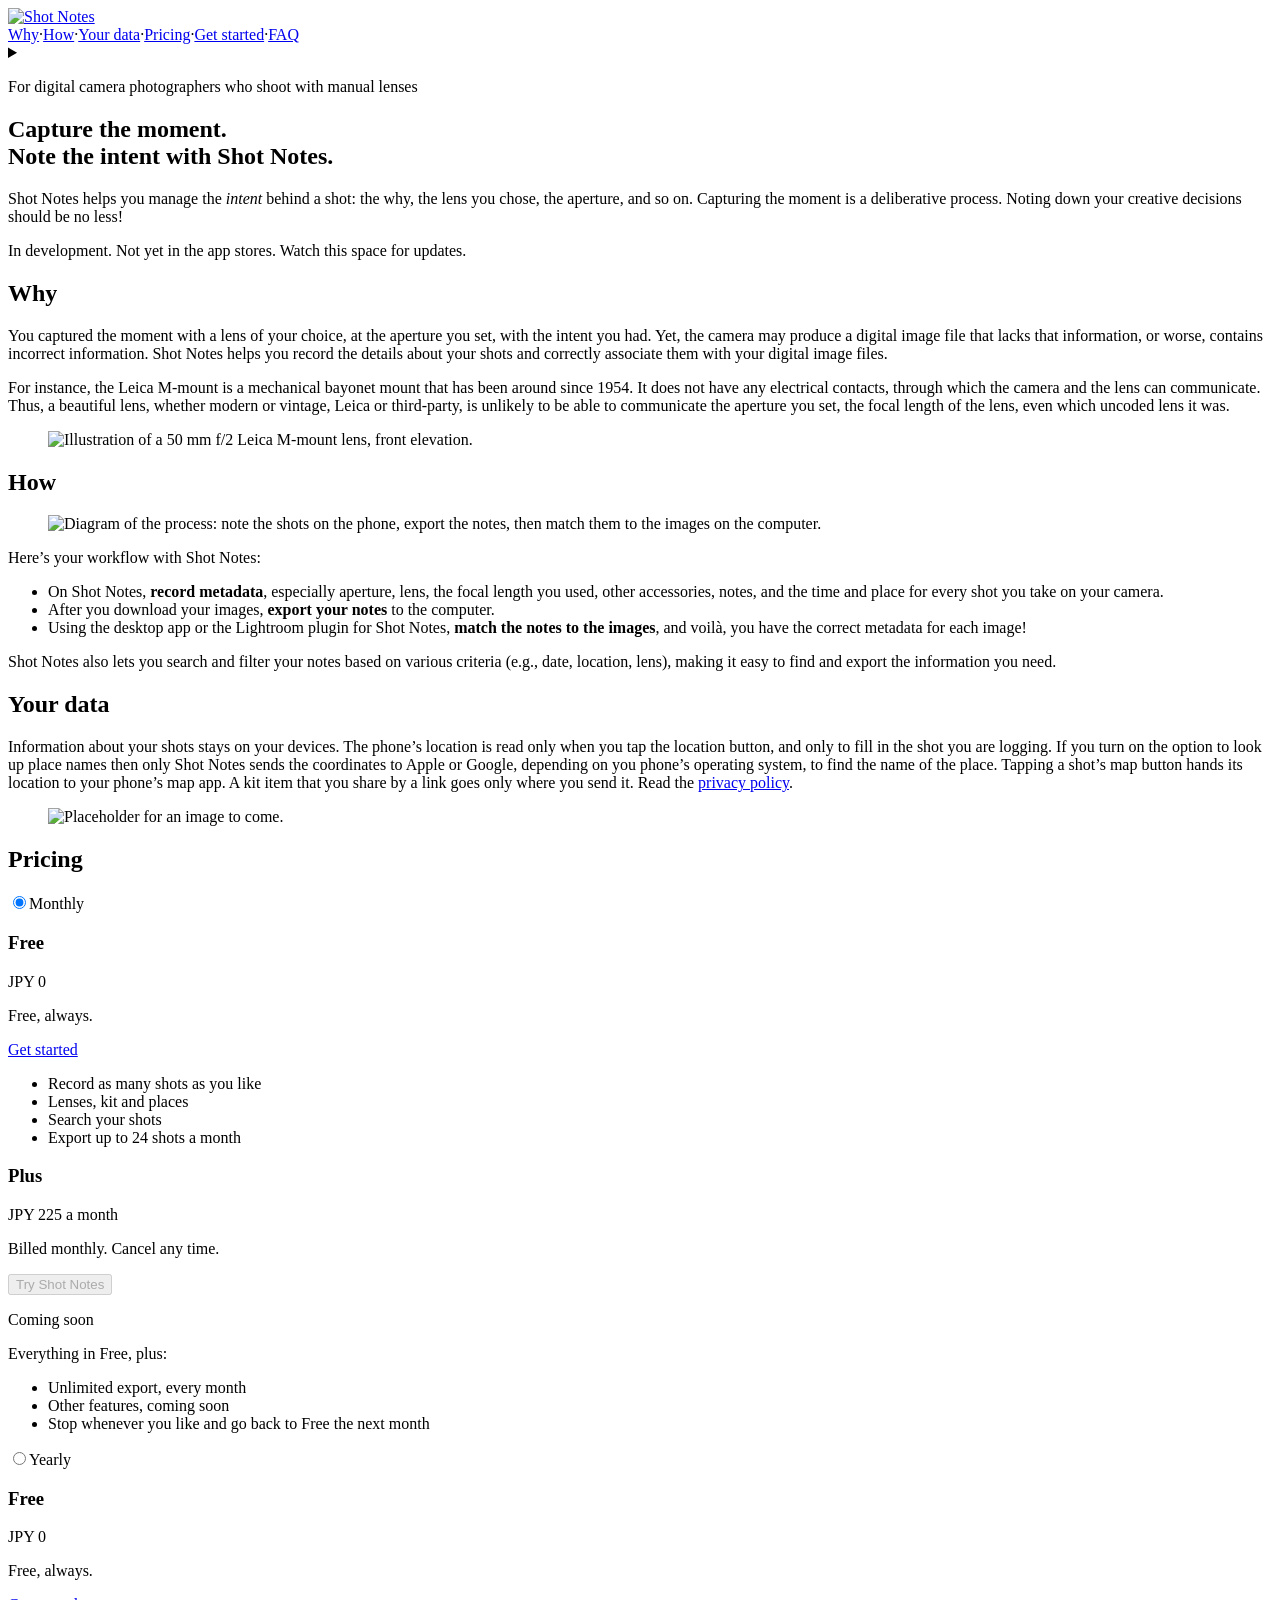
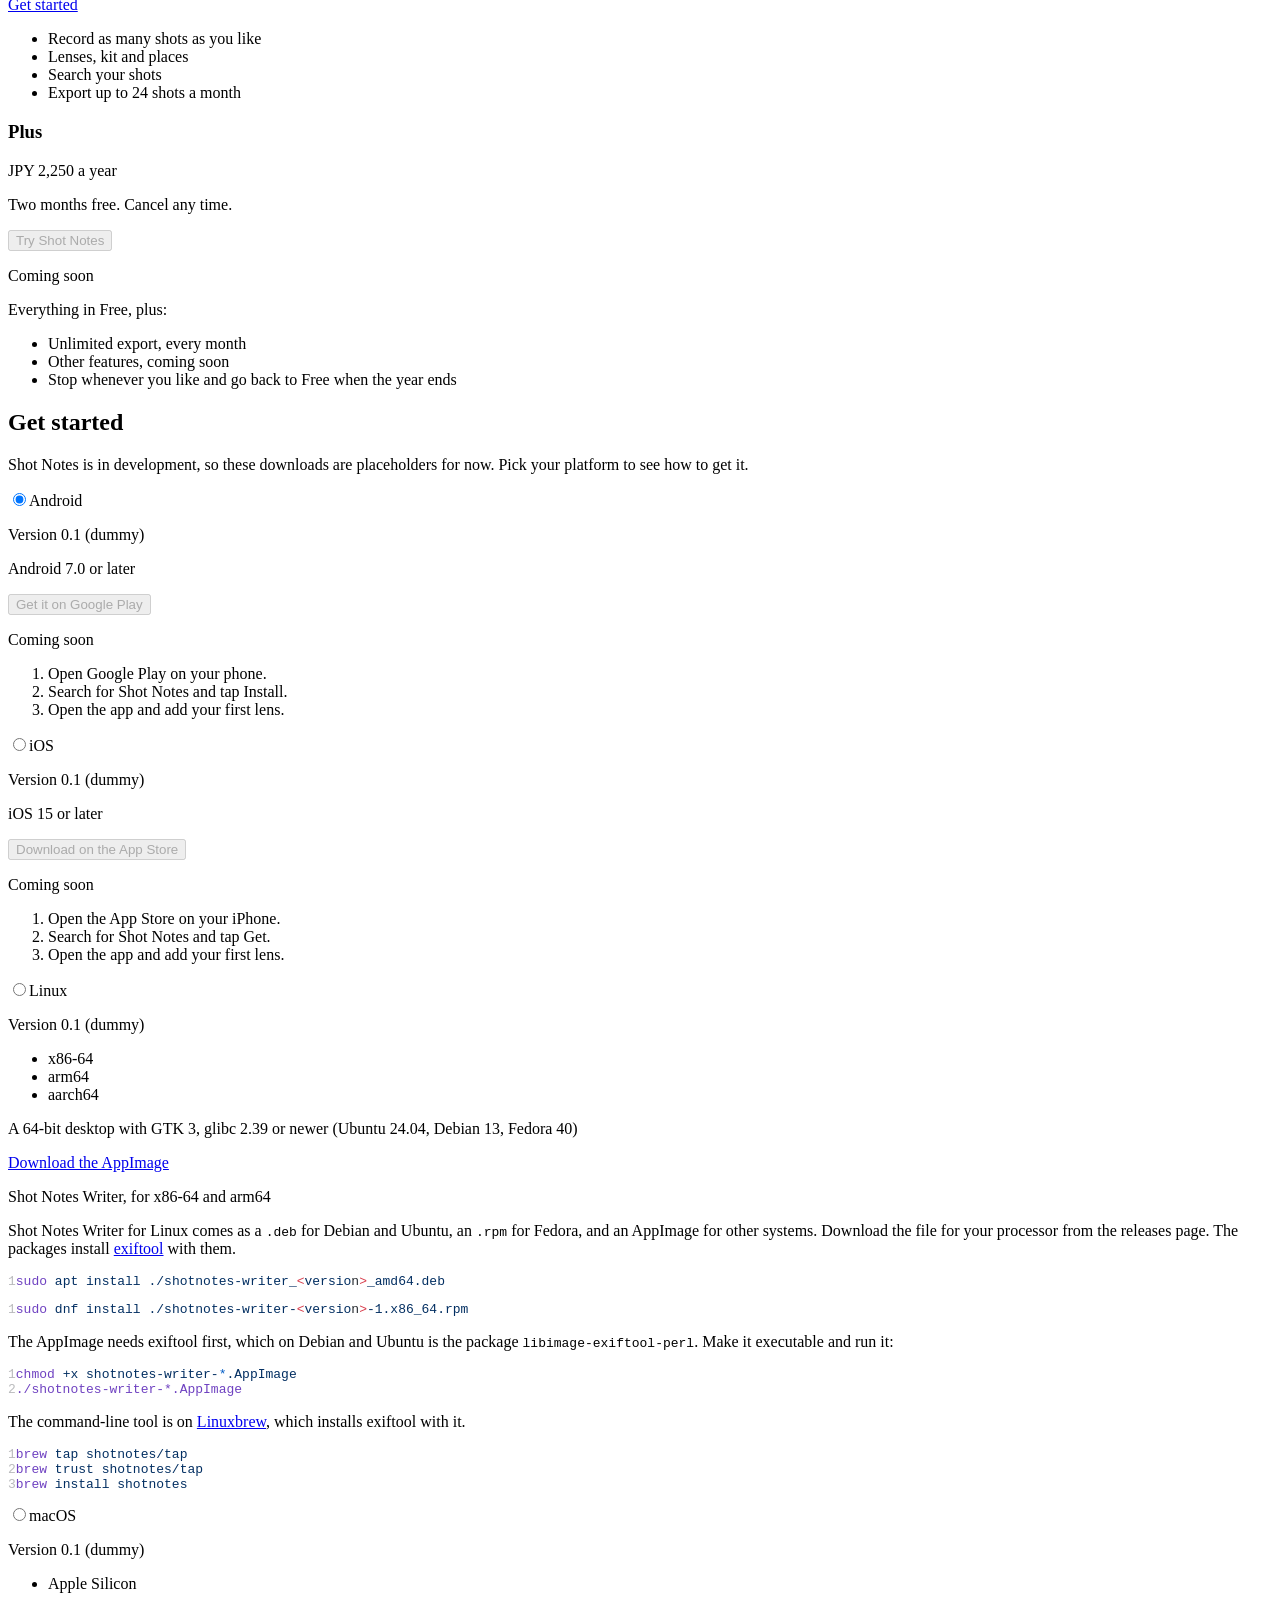
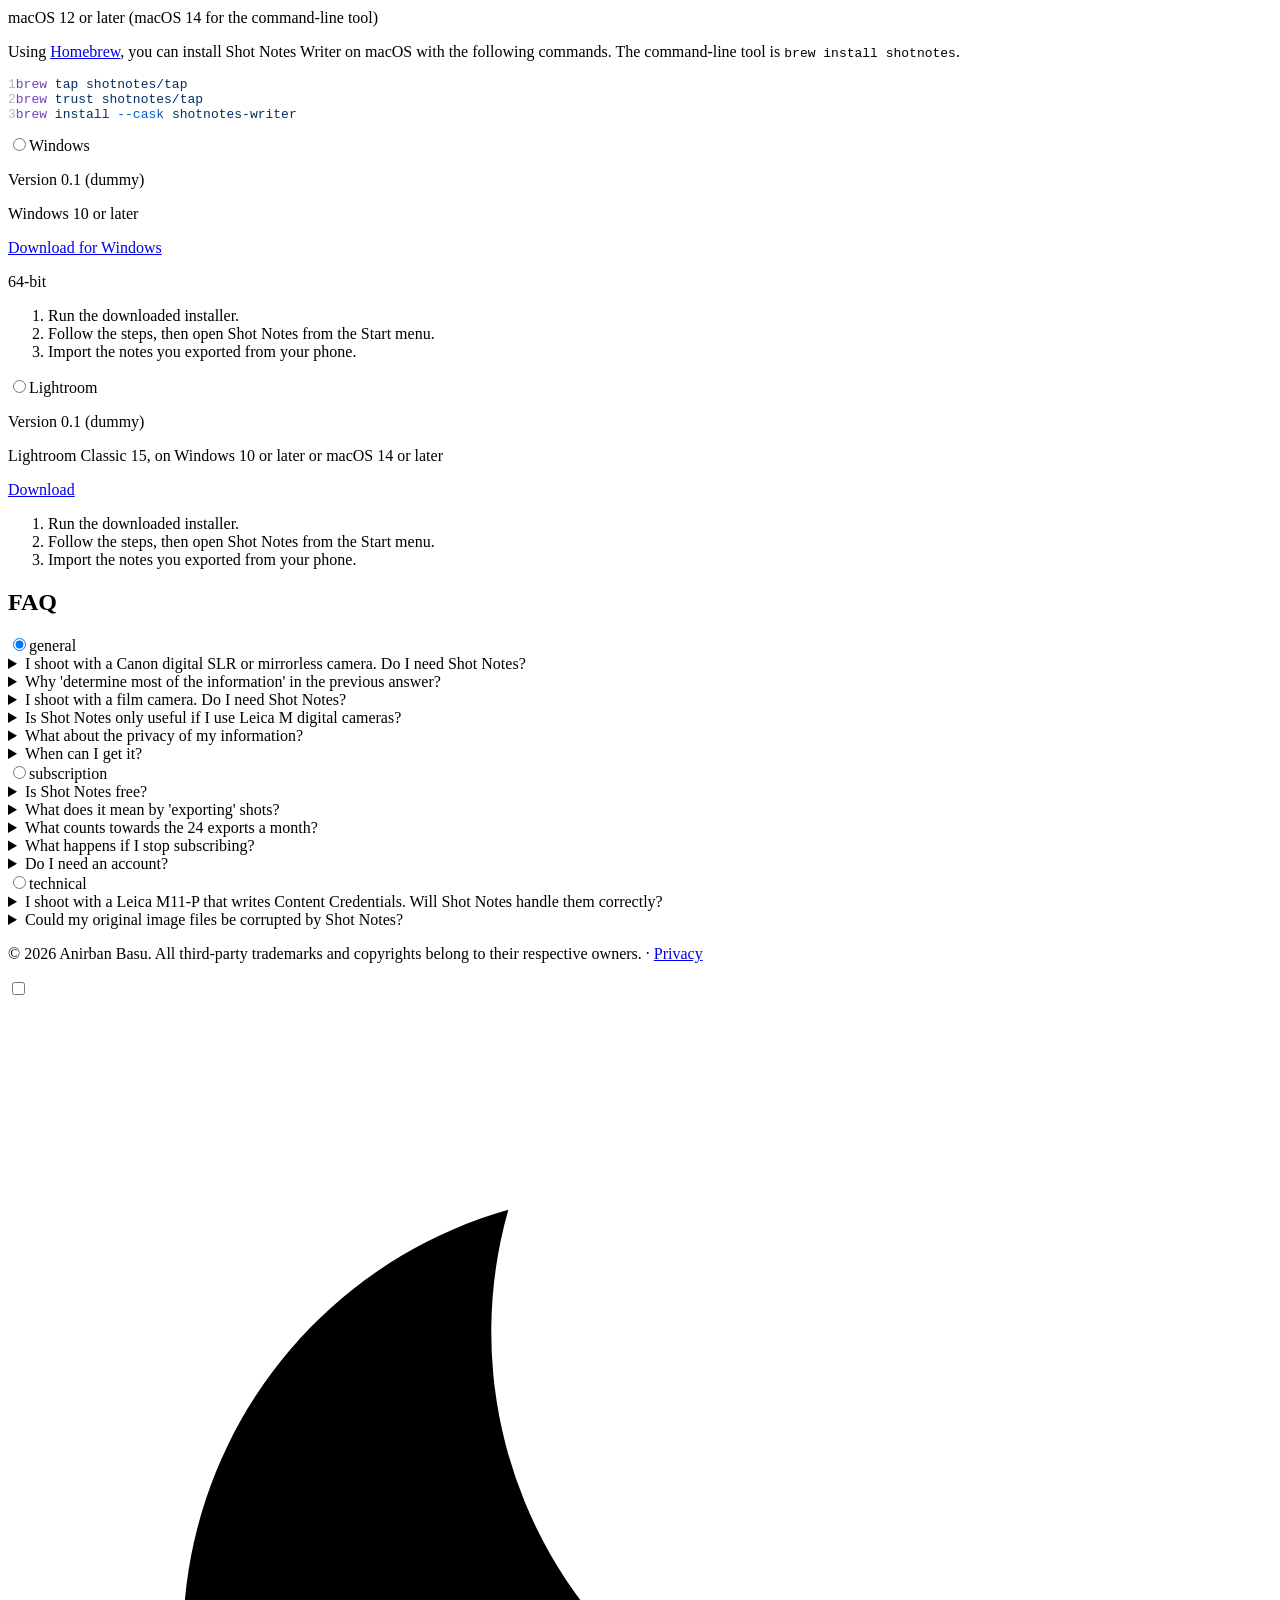
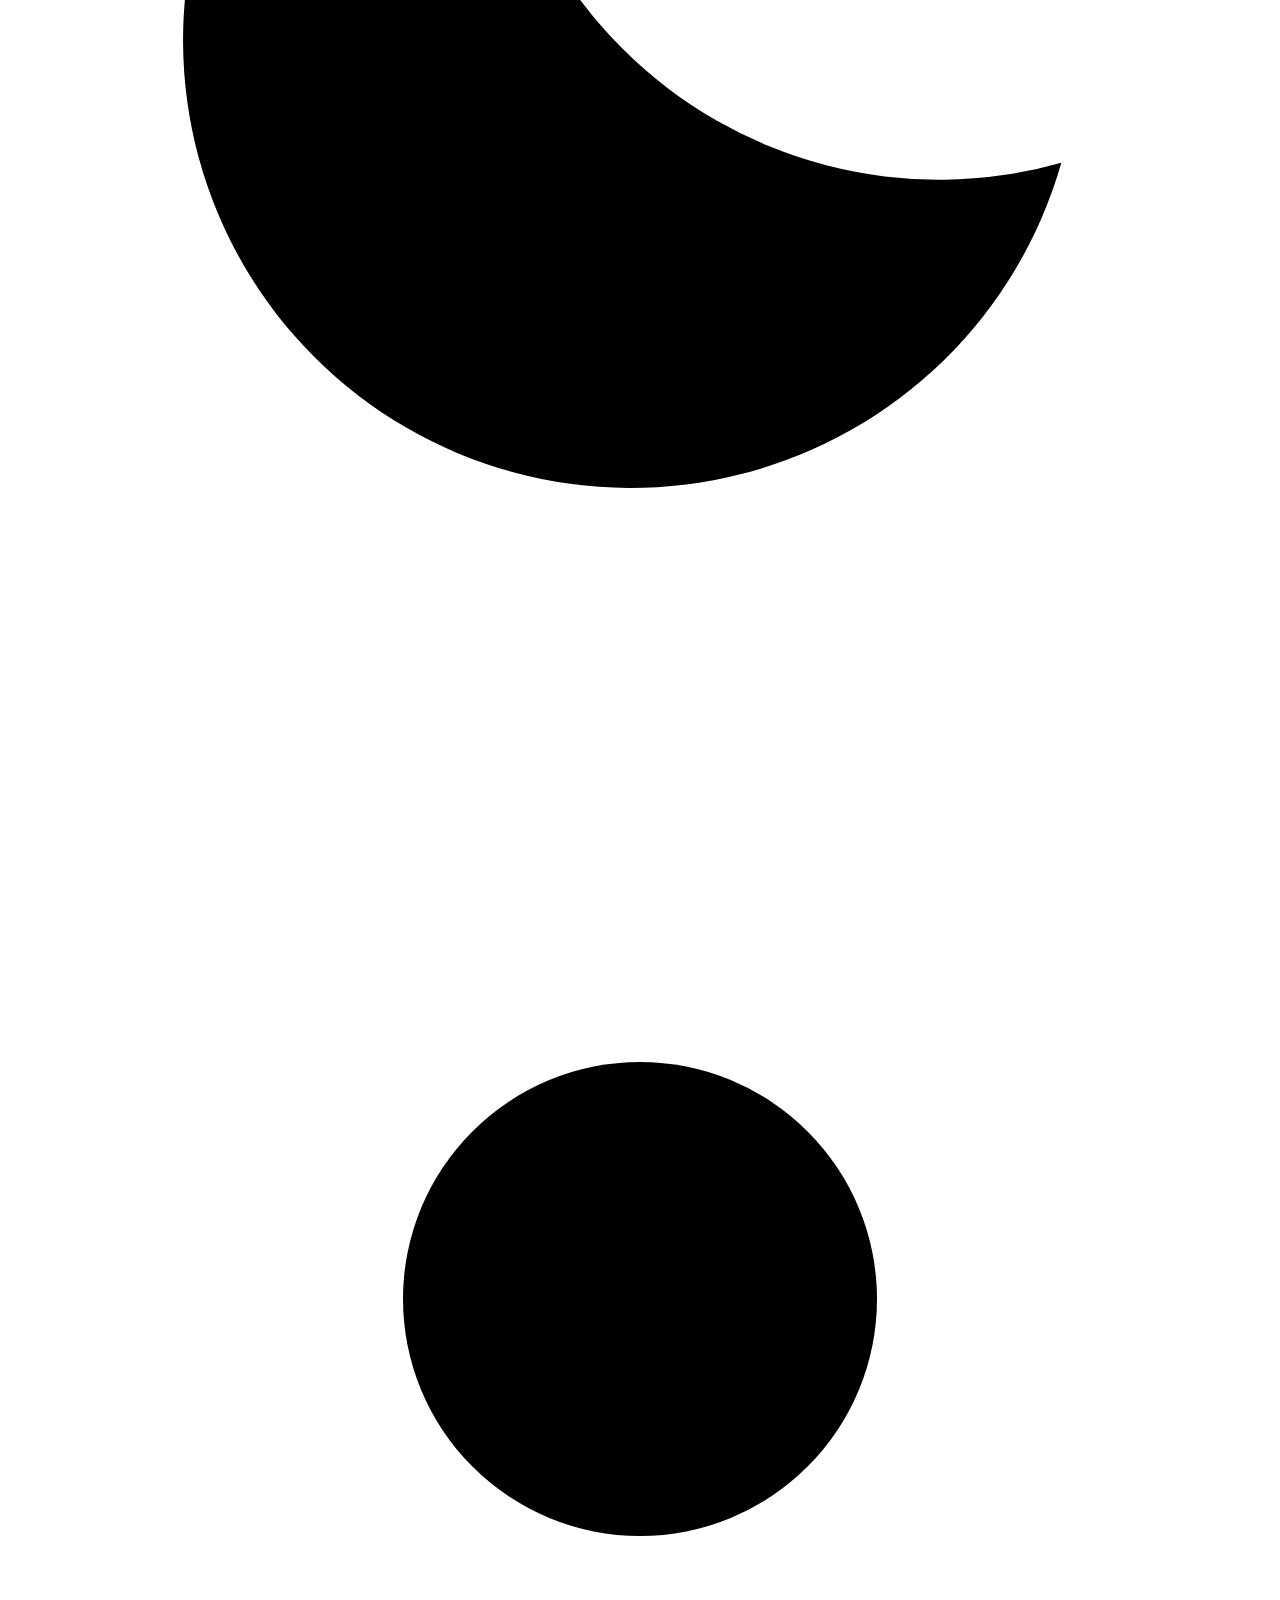
==== index.html @ 7153660a "Update the website" ====
<!doctype html><html lang=en><head><meta charset=utf-8><meta content="width=device-width,initial-scale=1" name=viewport><title>Shot Notes</title><meta content="A quiet log for every frame you capture, kept on your own devices." name=description><link href=https://www.shotnotes.app/favicon.svg rel=icon type=image/svg+xml><link href=https://www.shotnotes.app/favicon.png rel=icon sizes=180x180 type=image/png><link href=https://www.shotnotes.app/favicon.png rel=apple-touch-icon><link href=https://www.shotnotes.app/quiet-landing.css rel=stylesheet><style>:root{--accent:#d80611;--background:#f1f0ec;--divider:#d9d8d2;--ink:#1a1a1a;--muted:#6b6b68;--mono:"DejaVu Sans Mono", "Courier New", monospace;--sans:"DejaVu Sans", Verdana, sans-serif}@media (prefers-color-scheme:dark){:root{--accent:#ff3d47;--background:#1a1a1a;--divider:#3a3935;--ink:#f1f0ec;--muted:#a09f9a}:root:has(#scheme-switch:checked){--accent:#d80611;--background:#f1f0ec;--divider:#d9d8d2;--ink:#1a1a1a;--muted:#6b6b68}}@media (prefers-color-scheme:light){:root:has(#scheme-switch:checked){--accent:#ff3d47;--background:#1a1a1a;--divider:#3a3935;--ink:#f1f0ec;--muted:#a09f9a}}</style><body><header class="grid bar"><div class=row><a class=name href=https://www.shotnotes.app/><img alt="Shot Notes" class=logo src=https://www.shotnotes.app/images/logo.svg></a><nav aria-label=Sections class=inline><a href=https://www.shotnotes.app/#why>Why</a><span aria-hidden=true class=dot>·</span><a href=https://www.shotnotes.app/#how>How</a><span aria-hidden=true class=dot>·</span><a href=https://www.shotnotes.app/#privacy>Your data</a><span aria-hidden=true class=dot>·</span><a href=https://www.shotnotes.app/#pricing>Pricing</a><span aria-hidden=true class=dot>·</span><a href=https://www.shotnotes.app/#get-started>Get started</a><span aria-hidden=true class=dot>·</span><a href=https://www.shotnotes.app/#faq>FAQ</a></nav><details class=menu><summary aria-label=Menu><span></span><span></span><span></span></summary> <nav aria-label=Sections><a href=https://www.shotnotes.app/#why>Why</a><a href=https://www.shotnotes.app/#how>How</a><a href=https://www.shotnotes.app/#privacy>Your data</a><a href=https://www.shotnotes.app/#pricing>Pricing</a><a href=https://www.shotnotes.app/#get-started>Get started</a><a href=https://www.shotnotes.app/#faq>FAQ</a></nav></details></div></header><main><section class="grid hero"><div class=text><p class=eyebrow>For digital camera photographers who shoot with manual lenses<h1 class=headline>Capture the moment.<br>Note the intent with Shot Notes.</h1><p class=lead>Shot Notes helps you manage the <i>intent</i> behind a shot: the why, the lens you chose, the aperture, and so on. Capturing the moment is a deliberative process. Noting down your creative decisions should be no less!<p class=status>In development. Not yet in the app stores. Watch this space for updates.</div></section><section class="grid section" id=why><h2>Why</h2><div class="columns columns-center"><div class=column style=--span:5><p>You captured the moment with a lens of your choice, at the aperture you set, with the intent you had. Yet, the camera may produce a digital image file that lacks that information, or worse, contains incorrect information. Shot Notes helps you record the details about your shots and correctly associate them with your digital image files.<p>For instance, the Leica M-mount is a mechanical bayonet mount that has been around since 1954. It does not have any electrical contacts, through which the camera and the lens can communicate. Thus, a beautiful lens, whether modern or vintage, Leica or third-party, is unlikely to be able to communicate the aperture you set, the focal length of the lens, even which uncoded lens it was.</div><div class=column style=--span:5><figure class="figure figure-adapt"><img alt="Illustration of a 50 mm f/2 Leica M-mount lens, front elevation." loading=lazy src=https://www.shotnotes.app/images/lens.svg style=width:100%></figure></div></div></section><section class="grid section" id=how><h2>How</h2><div class="columns columns-center"><div class=column style=--span:5><figure class="figure figure-adapt"><img alt="Diagram of the process: note the shots on the phone, export the notes, then match them to the images on the computer." loading=lazy src=https://www.shotnotes.app/images/how.svg style=width:95%></figure></div><div class=column style=--span:5><p>Here’s your workflow with Shot Notes:<ul><li>On Shot Notes, <strong>record metadata</strong>, especially aperture, lens, the focal length you used, other accessories, notes, and the time and place for every shot you take on your camera.<li>After you download your images, <strong>export your notes</strong> to the computer.<li>Using the desktop app or the Lightroom plugin for Shot Notes, <strong>match the notes to the images</strong>, and voilà, you have the correct metadata for each image!</ul><p>Shot Notes also lets you search and filter your notes based on various criteria (e.g., date, location, lens), making it easy to find and export the information you need.</div></div></section><section class="grid section" id=privacy><h2>Your data</h2><div class="columns columns-center"><div class=column style=--span:5><p>Information about your shots stays on your devices. The phone’s location is read only when you tap the location button, and only to fill in the shot you are logging. If you turn on the option to look up place names then only Shot Notes sends the coordinates to Apple or Google, depending on you phone’s operating system, to find the name of the place. Tapping a shot’s map button hands its location to your phone’s map app. A kit item that you share by a link goes only where you send it. Read the <a href=https://www.shotnotes.app/privacy/>privacy policy</a>.</div><div class=column style=--span:5><figure class="figure figure-adapt"><img alt="Placeholder for an image to come." loading=lazy src=https://www.shotnotes.app/images/placeholder.svg style=width:50%></figure></div></div></section><section class="grid section" id=pricing><h2>Pricing</h2><div class="columns columns-center"><div class=column style=--span:10><div class=pricing><div class=pricing-tab><input checked class=pricing-radio id=pricing-monthly name=pricing type=radio><label for=pricing-monthly>Monthly</label><div class=pricing-panel><section class=plan><h3>Free</h3><p class=price><span class=amount>JPY 0</span><p class=plan-note>Free, always.</p><a class=plan-button href=#get-started>Get started</a><div class=plan-body><ul><li>Record as many shots as you like<li>Lenses, kit and places<li>Search your shots<li>Export up to 24 shots a month</ul></div></section><section class=plan><h3>Plus</h3><p class=price><span class=amount>JPY 225</span> <span class=period>a month</span><p class=plan-note>Billed monthly. Cancel any time.</p><button class=plan-button disabled type=button>Try Shot Notes</button><p class=footnote>Coming soon<p class=plan-intro>Everything in Free, plus:<div class=plan-body><ul><li>Unlimited export, every month<li>Other features, coming soon<li>Stop whenever you like and go back to Free the next month</ul></div></section></div></div><div class=pricing-tab><input class=pricing-radio id=pricing-yearly name=pricing type=radio><label for=pricing-yearly>Yearly</label><div class=pricing-panel><section class=plan><h3>Free</h3><p class=price><span class=amount>JPY 0</span><p class=plan-note>Free, always.</p><a class=plan-button href=#get-started>Get started</a><div class=plan-body><ul><li>Record as many shots as you like<li>Lenses, kit and places<li>Search your shots<li>Export up to 24 shots a month</ul></div></section><section class=plan><h3>Plus</h3><p class=price><span class=amount>JPY 2,250</span> <span class=period>a year</span><p class=plan-note>Two months free. Cancel any time.</p><button class=plan-button disabled type=button>Try Shot Notes</button><p class=footnote>Coming soon<p class=plan-intro>Everything in Free, plus:<div class=plan-body><ul><li>Unlimited export, every month<li>Other features, coming soon<li>Stop whenever you like and go back to Free when the year ends</ul></div></section></div></div></div></div></div></section><section class="grid section" id=get-started><h2>Get started</h2><div class="columns columns-center"><div class=column style=--span:10><p>Shot Notes is in development, so these downloads are placeholders for now. Pick your platform to see how to get it.<div class=get-software><div class=platform><input checked class=platform-radio id=platform-android name=platform type=radio><label for=platform-android>Android</label><div class=platform-panel><div class=platform-head><p class=platform-meta>Version 0.1 (dummy)</div><p class=platform-meta>Android 7.0 or later</p><button class=plan-button disabled type=button>Get it on Google Play</button><p class=footnote>Coming soon<div class=platform-body><ol><li>Open Google Play on your phone.<li>Search for Shot Notes and tap Install.<li>Open the app and add your first lens.</ol></div></div></div><div class=platform><input class=platform-radio id=platform-ios name=platform type=radio><label for=platform-ios>iOS</label><div class=platform-panel><div class=platform-head><p class=platform-meta>Version 0.1 (dummy)</div><p class=platform-meta>iOS 15 or later</p><button class=plan-button disabled type=button>Download on the App Store</button><p class=footnote>Coming soon<div class=platform-body><ol><li>Open the App Store on your iPhone.<li>Search for Shot Notes and tap Get.<li>Open the app and add your first lens.</ol></div></div></div><div class=platform><input class=platform-radio id=platform-linux name=platform type=radio><label for=platform-linux>Linux</label><div class=platform-panel><div class=platform-head><p class=platform-meta>Version 0.1 (dummy)<ul class=platform-arch><li>x86-64<li>arm64<li>aarch64</ul></div><p class=platform-meta>A 64-bit desktop with GTK 3, glibc 2.39 or newer (Ubuntu 24.04, Debian 13, Fedora 40)</p><a class=plan-button href=https://github.com/shotnotes/support/releases>Download the AppImage</a><p class=footnote>Shot Notes Writer, for x86-64 and arm64<div class=platform-body><p>Shot Notes Writer for Linux comes as a <code>.deb</code> for Debian and Ubuntu, an <code>.rpm</code> for Fedora, and an AppImage for other systems. Download the file for your processor from the releases page. The packages install <a href=https://exiftool.org/install.html rel=external>exiftool</a> with them.<pre style="color-scheme:light dark;color:light-dark(#24292e,#e1e4e8);background-color:light-dark(#fff,#24292e)" class=giallo><code data-lang=shellscript><span class=giallo-l><span aria-hidden=true class=giallo-ln style=color:light-dark(#1b1f234d,#444d56)>1</span><span style=color:light-dark(#6f42c1,#b392f0)>sudo</span><span style=color:light-dark(#032f62,#9ecbff)> apt</span><span style=color:light-dark(#032f62,#9ecbff)> install</span><span style=color:light-dark(#032f62,#9ecbff)> ./shotnotes-writer_</span><span style=color:light-dark(#d73a49,#f97583)>&lt;</span><span style=color:light-dark(#032f62,#9ecbff)>versio</span><span>n</span><span style=color:light-dark(#d73a49,#f97583)>></span><span style=color:light-dark(#032f62,#9ecbff)>_amd64.deb</span></span></code></pre><pre style="color-scheme:light dark;color:light-dark(#24292e,#e1e4e8);background-color:light-dark(#fff,#24292e)" class=giallo><code data-lang=shellscript><span class=giallo-l><span aria-hidden=true class=giallo-ln style=color:light-dark(#1b1f234d,#444d56)>1</span><span style=color:light-dark(#6f42c1,#b392f0)>sudo</span><span style=color:light-dark(#032f62,#9ecbff)> dnf</span><span style=color:light-dark(#032f62,#9ecbff)> install</span><span style=color:light-dark(#032f62,#9ecbff)> ./shotnotes-writer-</span><span style=color:light-dark(#d73a49,#f97583)>&lt;</span><span style=color:light-dark(#032f62,#9ecbff)>versio</span><span>n</span><span style=color:light-dark(#d73a49,#f97583)>></span><span style=color:light-dark(#032f62,#9ecbff)>-1.x86_64.rpm</span></span></code></pre><p>The AppImage needs exiftool first, which on Debian and Ubuntu is the package <code>libimage-exiftool-perl</code>. Make it executable and run it:<pre style="color-scheme:light dark;color:light-dark(#24292e,#e1e4e8);background-color:light-dark(#fff,#24292e)" class=giallo><code data-lang=shellscript><span class=giallo-l><span aria-hidden=true class=giallo-ln style=color:light-dark(#1b1f234d,#444d56)>1</span><span style=color:light-dark(#6f42c1,#b392f0)>chmod</span><span style=color:light-dark(#032f62,#9ecbff)> +x</span><span style=color:light-dark(#032f62,#9ecbff)> shotnotes-writer-</span><span style=color:light-dark(#005cc5,#79b8ff)>*</span><span style=color:light-dark(#032f62,#9ecbff)>.AppImage</span></span>
<span class=giallo-l><span aria-hidden=true class=giallo-ln style=color:light-dark(#1b1f234d,#444d56)>2</span><span style=color:light-dark(#6f42c1,#b392f0)>./shotnotes-writer-*.AppImage</span></span></code></pre><p>The command-line tool is on <a href=https://docs.brew.sh/Homebrew-on-Linux rel=external>Linuxbrew</a>, which installs exiftool with it.<pre style="color-scheme:light dark;color:light-dark(#24292e,#e1e4e8);background-color:light-dark(#fff,#24292e)" class=giallo><code data-lang=shellscript><span class=giallo-l><span aria-hidden=true class=giallo-ln style=color:light-dark(#1b1f234d,#444d56)>1</span><span style=color:light-dark(#6f42c1,#b392f0)>brew</span><span style=color:light-dark(#032f62,#9ecbff)> tap</span><span style=color:light-dark(#032f62,#9ecbff)> shotnotes/tap</span></span>
<span class=giallo-l><span aria-hidden=true class=giallo-ln style=color:light-dark(#1b1f234d,#444d56)>2</span><span style=color:light-dark(#6f42c1,#b392f0)>brew</span><span style=color:light-dark(#032f62,#9ecbff)> trust</span><span style=color:light-dark(#032f62,#9ecbff)> shotnotes/tap</span></span>
<span class=giallo-l><span aria-hidden=true class=giallo-ln style=color:light-dark(#1b1f234d,#444d56)>3</span><span style=color:light-dark(#6f42c1,#b392f0)>brew</span><span style=color:light-dark(#032f62,#9ecbff)> install</span><span style=color:light-dark(#032f62,#9ecbff)> shotnotes</span></span></code></pre></div></div></div><div class=platform><input class=platform-radio id=platform-macos name=platform type=radio><label for=platform-macos>macOS</label><div class=platform-panel><div class=platform-head><p class=platform-meta>Version 0.1 (dummy)<ul class=platform-arch><li>Apple Silicon</ul></div><p class=platform-meta>macOS 12 or later (macOS 14 for the command-line tool)<div class=platform-body><p>Using <a href=https://brew.sh/ rel=external>Homebrew</a>, you can install Shot Notes Writer on macOS with the following commands. The command-line tool is <code>brew install shotnotes</code>.<pre style="color-scheme:light dark;color:light-dark(#24292e,#e1e4e8);background-color:light-dark(#fff,#24292e)" class=giallo><code data-lang=shellscript><span class=giallo-l><span aria-hidden=true class=giallo-ln style=color:light-dark(#1b1f234d,#444d56)>1</span><span style=color:light-dark(#6f42c1,#b392f0)>brew</span><span style=color:light-dark(#032f62,#9ecbff)> tap</span><span style=color:light-dark(#032f62,#9ecbff)> shotnotes/tap</span></span>
<span class=giallo-l><span aria-hidden=true class=giallo-ln style=color:light-dark(#1b1f234d,#444d56)>2</span><span style=color:light-dark(#6f42c1,#b392f0)>brew</span><span style=color:light-dark(#032f62,#9ecbff)> trust</span><span style=color:light-dark(#032f62,#9ecbff)> shotnotes/tap</span></span>
<span class=giallo-l><span aria-hidden=true class=giallo-ln style=color:light-dark(#1b1f234d,#444d56)>3</span><span style=color:light-dark(#6f42c1,#b392f0)>brew</span><span style=color:light-dark(#032f62,#9ecbff)> install</span><span style=color:light-dark(#005cc5,#79b8ff)> -</span><span style=color:light-dark(#005cc5,#79b8ff)>-cask</span><span style=color:light-dark(#032f62,#9ecbff)> shotnotes-writer</span></span></code></pre></div></div></div><div class=platform><input class=platform-radio id=platform-windows name=platform type=radio><label for=platform-windows>Windows</label><div class=platform-panel><div class=platform-head><p class=platform-meta>Version 0.1 (dummy)</div><p class=platform-meta>Windows 10 or later</p><a class=plan-button href=https://example.com/shot-notes.exe>Download for Windows</a><p class=footnote>64-bit<div class=platform-body><ol><li>Run the downloaded installer.<li>Follow the steps, then open Shot Notes from the Start menu.<li>Import the notes you exported from your phone.</ol></div></div></div><div class=platform><input class=platform-radio id=platform-lightroom name=platform type=radio><label for=platform-lightroom>Lightroom</label><div class=platform-panel><div class=platform-head><p class=platform-meta>Version 0.1 (dummy)</div><p class=platform-meta>Lightroom Classic 15, on Windows 10 or later or macOS 14 or later</p><a class=plan-button href=https://example.com/shotnotes.lrplugin>Download</a><div class=platform-body><ol><li>Run the downloaded installer.<li>Follow the steps, then open Shot Notes from the Start menu.<li>Import the notes you exported from your phone.</ol></div></div></div></div></div></div></section><section class="grid section" id=faq><h2>FAQ</h2><div class="columns columns-center"><div class=column style=--span:10><div class=faq-tabs><div class=faq-tab><input checked class=faq-radio id=faq-general name=faq-group type=radio><label for=faq-general>general</label><div class="faq-panel faq"><details class=faq-item><summary>I shoot with a Canon digital SLR or mirrorless camera. Do I need Shot Notes?</summary> <div class=faq-answer><p>Short answer: No. However, there is more nuance to the answer, so read on.<p>Digital single lens reflex (SLR) and mirrorless cameras from Canon, Nikon, Sony, and other manufacturers have electronic contacts on their lens mounts that allow the cameras and the lens to communicate. The cameras can accurately determine most of the information that Shot Notes would let you record. Your digital image file contains complete and correct information.<p>However, if you use a manual lens (perhaps, through an adapter) that does not feature electronic contacts then Shot Notes can help you record the details about your shots and correctly associate them with your images.</div></details><details class=faq-item><summary>Why 'determine most of the information' in the previous answer?</summary> <div class=faq-answer><p>The purpose of Shot Notes is to capture your creative decision: the reasoning behind the shot, the lens you chose, the aperture, certain accessories relevant to the final image and so on. Thus, the information that Shot Note allows you to note is more than what a camera can determine on its own even with a fully electronic lens.</div></details><details class=faq-item><summary>I shoot with a film camera. Do I need Shot Notes?</summary> <div class=faq-answer><p>Yes, you can use it, but Shot Notes is designed for digital cameras and does not record information about film rolls, yet!</div></details><details class=faq-item><summary>Is Shot Notes only useful if I use Leica M digital cameras?</summary> <div class=faq-answer><p>No, Shot Notes can be used with any digital camera with lenses that do not have supported electronic contacts to communicate with the camera. More importantly, Shot Notes is designed to capture the creative decisions behind each shot, regardless of the camera or lens used.</div></details><details class=faq-item><summary>What about the privacy of my information?</summary> <div class=faq-answer><p>Shot Notes keeps your information on your own devices. There is no account, no analytics and no advertising. The phone’s location is read only when you tap the location button, and only to fill in the shot you are logging.<p>To lookup place names, the coordinates of the phone’s location are sent to Apple (on iOS) or Google (on Android). This behaviour can be turned off from the settings. The map button, when you tap it, hands a shot’s recorded location to a map app on your phone. A kit item that you share makes a link that goes only where you send it, and the part of the link that holds the details is never sent to the website. Problem reports are sent only if you choose to, and show you what they contain first. The <a href=https://www.shotnotes.app/privacy/>privacy policy</a> has the whole picture.</div></details><details class=faq-item><summary>When can I get it?</summary> <div class=faq-answer><p>Shot Notes is in development and not yet in the app stores. Watch this space for updates.</div></details></div></div><div class=faq-tab><input class=faq-radio id=faq-subscription name=faq-group type=radio><label for=faq-subscription>subscription</label><div class="faq-panel faq"><details class=faq-item><summary>Is Shot Notes free?</summary> <div class=faq-answer><p>Recording (i.e., noting down information about) shots is free, always, and you can record as many as you like. Exporting is free for up to 24 shots a month. There is an optional subscription (see Pricing) that unlocks additional features, including unlimited exports.</div></details><details class=faq-item><summary>What does it mean by 'exporting' shots?</summary> <div class=faq-answer><p>Exporting shots means saving them in a format that can be utilised by the desktop or the command-line applications or the Lightroom plugin for Shot Notes to automatically update the metadata of your digital image file to reflect the information you have recorded.</div></details><details class=faq-item><summary>What counts towards the 24 exports a month?</summary> <div class=faq-answer><p>Each different shot you export counts once, however many times you export it. The month is the calendar month in your device’s time, so it starts again on the 1st.</div></details><details class=faq-item><summary>What happens if I stop subscribing?</summary> <div class=faq-answer><p>You go back to Free the following month. Nothing you have recorded is lost or locked, and you can still export up to 24 shots a month.</div></details><details class=faq-item><summary>Do I need an account?</summary> <div class=faq-answer><p>No. There is nothing to sign up for. A subscription uses the App Store or Google Play account already on your phone.</div></details></div></div><div class=faq-tab><input class=faq-radio id=faq-technical name=faq-group type=radio><label for=faq-technical>technical</label><div class="faq-panel faq"><details class=faq-item><summary>I shoot with a Leica M11-P that writes Content Credentials. Will Shot Notes handle them correctly?</summary> <div class=faq-answer><p>Yes, that is specifically a case Shot Notes is designed for.<p>The M11-P signs each photo with <a href=https://contentcredentials.org/ rel=external>Content Credentials</a>, a record of where the photo came from. When a file has credentials, Shot Notes adds a new signed record on top of the existing ones. The image itself is not touched. This has been tried on Leica M11-P files.<p>Two things to know. The new record is signed by your credentials or credentials generated for you by Shot Notes. A software that checks credentials shows Leica’s signature as the original while the signature from Shot Notes may not be recognised depending on the certificate used. Before writing anything, Shot Notes shows which of your files have credentials, so you can choose to leave the files as is and keep the notes in separate sidecars files instead, or keep the new records in separate files next to the image files. Note however that Lightroom reads the lens name, keywords and description from a sidecar, but not the aperture or focal length of a DNG.</div></details><details class=faq-item><summary>Could my original image files be corrupted by Shot Notes?</summary> <div class=faq-answer><p>Shot Notes has been tested with DNG files and has not been found to corrupt them. Shot Notes also offers the option to write the metadata to a sidecar file instead of the image file itself. In addition, Shot Notes provides the option to keep backup copies of the image files that it edits, if you chose to write the metadata directly to the image files.</div></details></div></div></div></div></div></section></main><footer class=grid><div class=row><p>© 2026 Anirban Basu. All third-party trademarks and copyrights belong to their respective owners. · <a href=https://www.shotnotes.app/privacy/>Privacy</a></p><input aria-label="Switch between light and dark" id=scheme-switch type=checkbox><label title="Switch between light and dark" class=scheme-switch for=scheme-switch><svg viewbox="0 0 24 24" aria-hidden=true class=moon><path d="M20 14.5A8.5 8.5 0 0 1 9.5 4a8.5 8.5 0 1 0 10.5 10.5z"/></svg> <svg viewbox="0 0 24 24" aria-hidden=true class=sun><circle cx=12 cy=12 r=4.5 /><path d="M12 2v2.5M12 19.5V22M2 12h2.5M19.5 12H22M4.9 4.9l1.8 1.8M17.3 17.3l1.8 1.8M4.9 19.1l1.8-1.8M17.3 6.7l1.8-1.8"/></svg></label></div></footer>
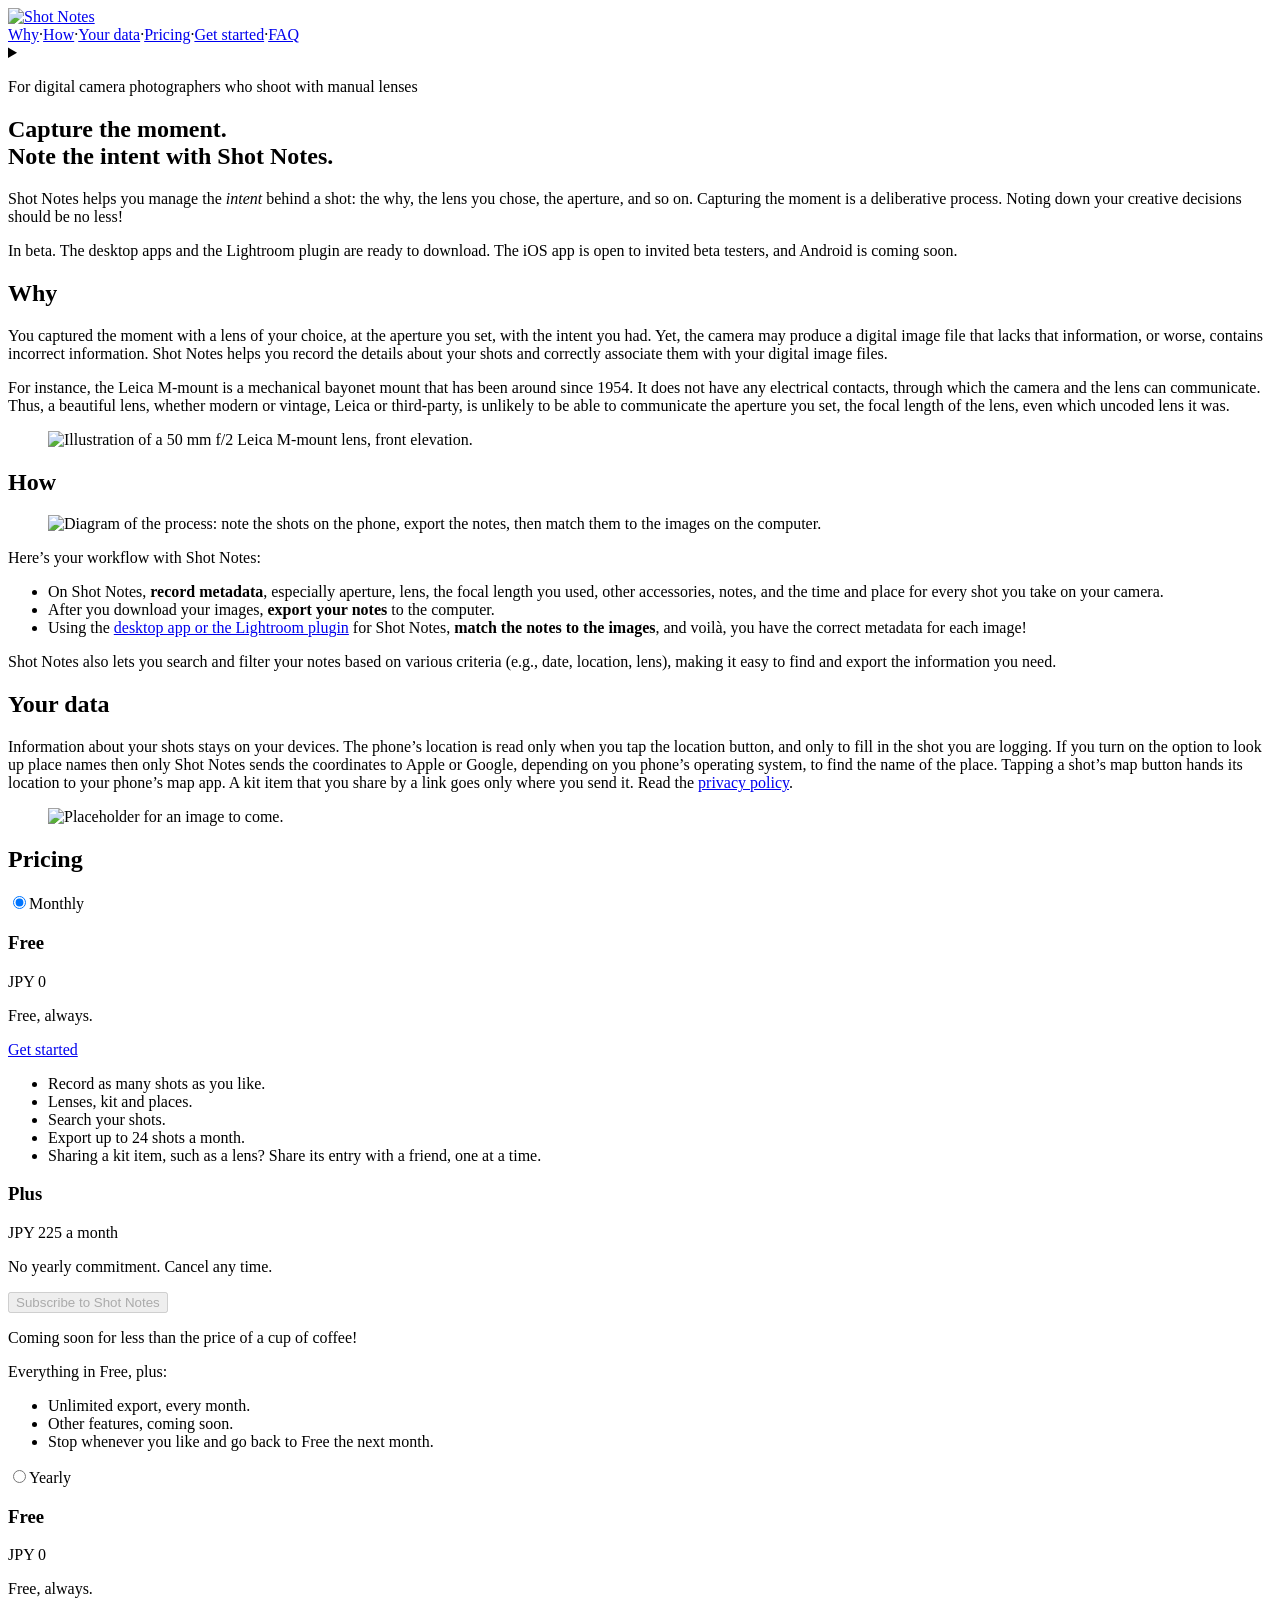
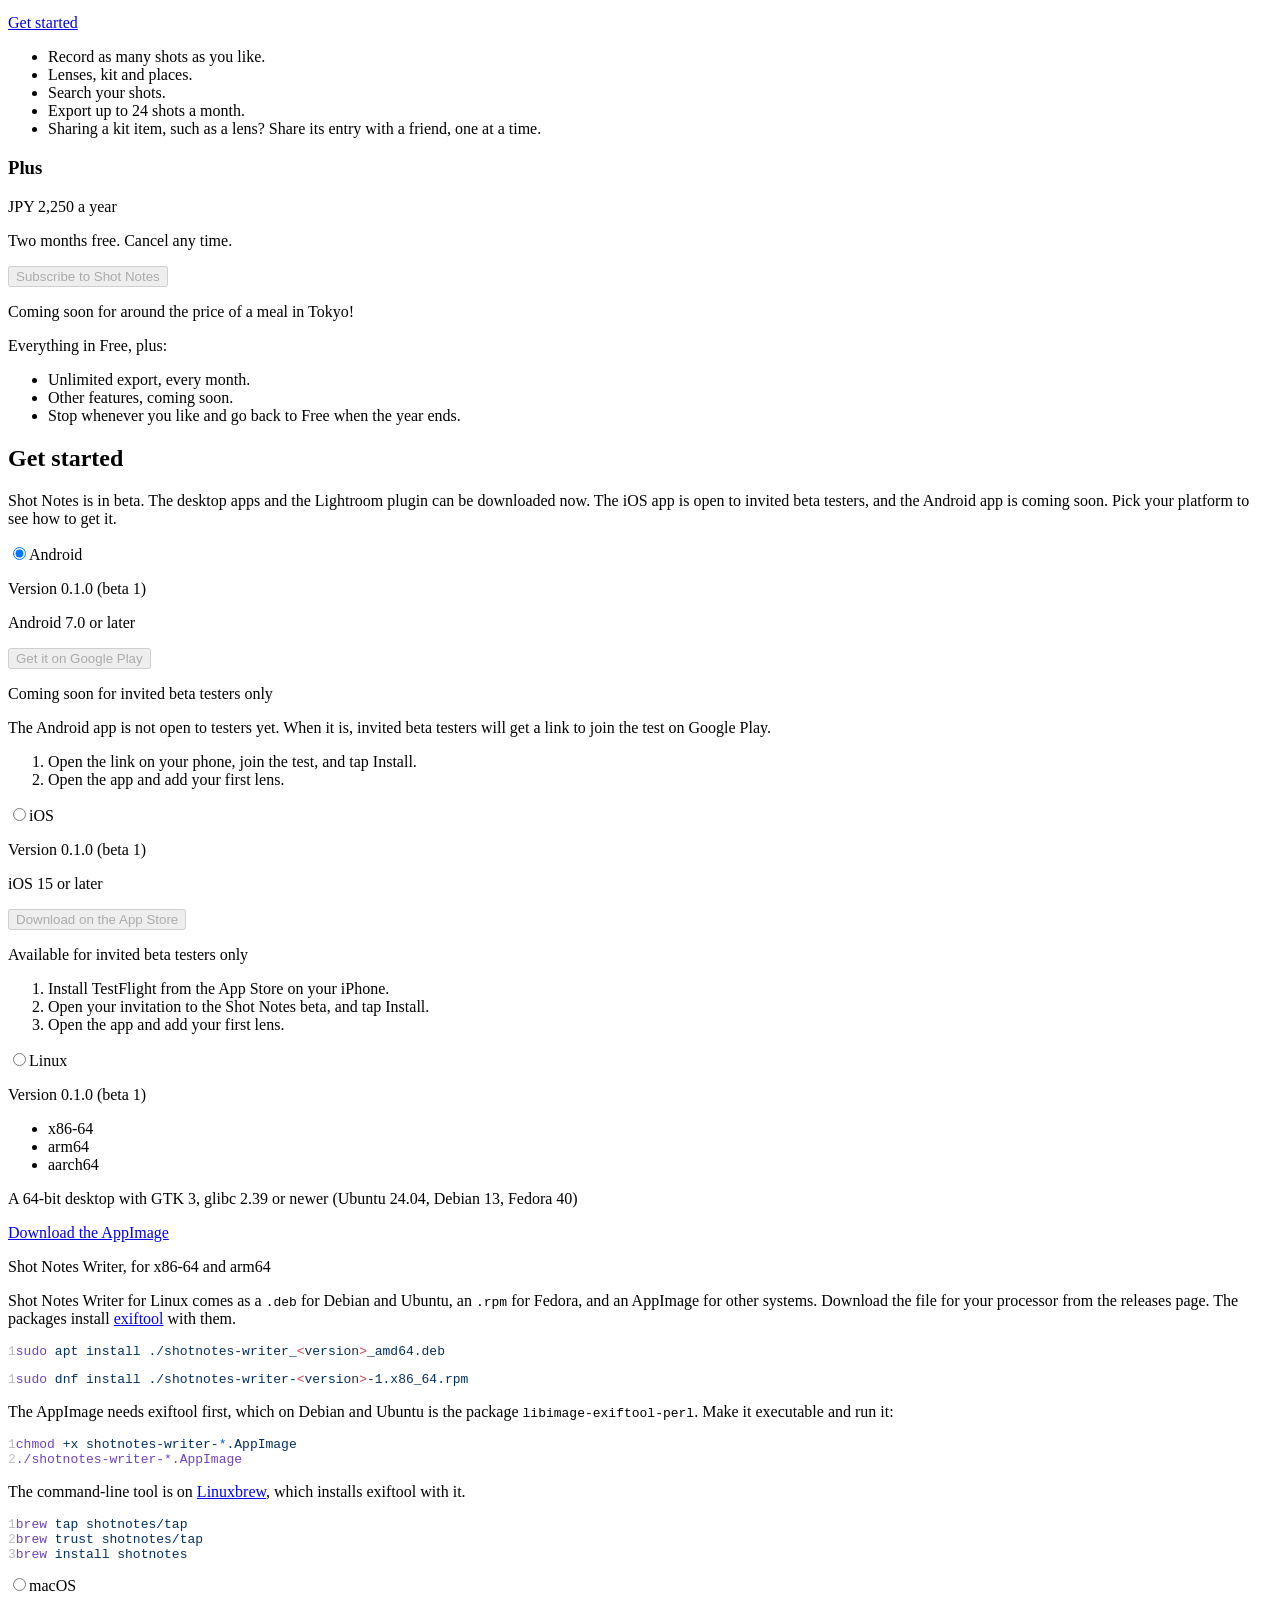
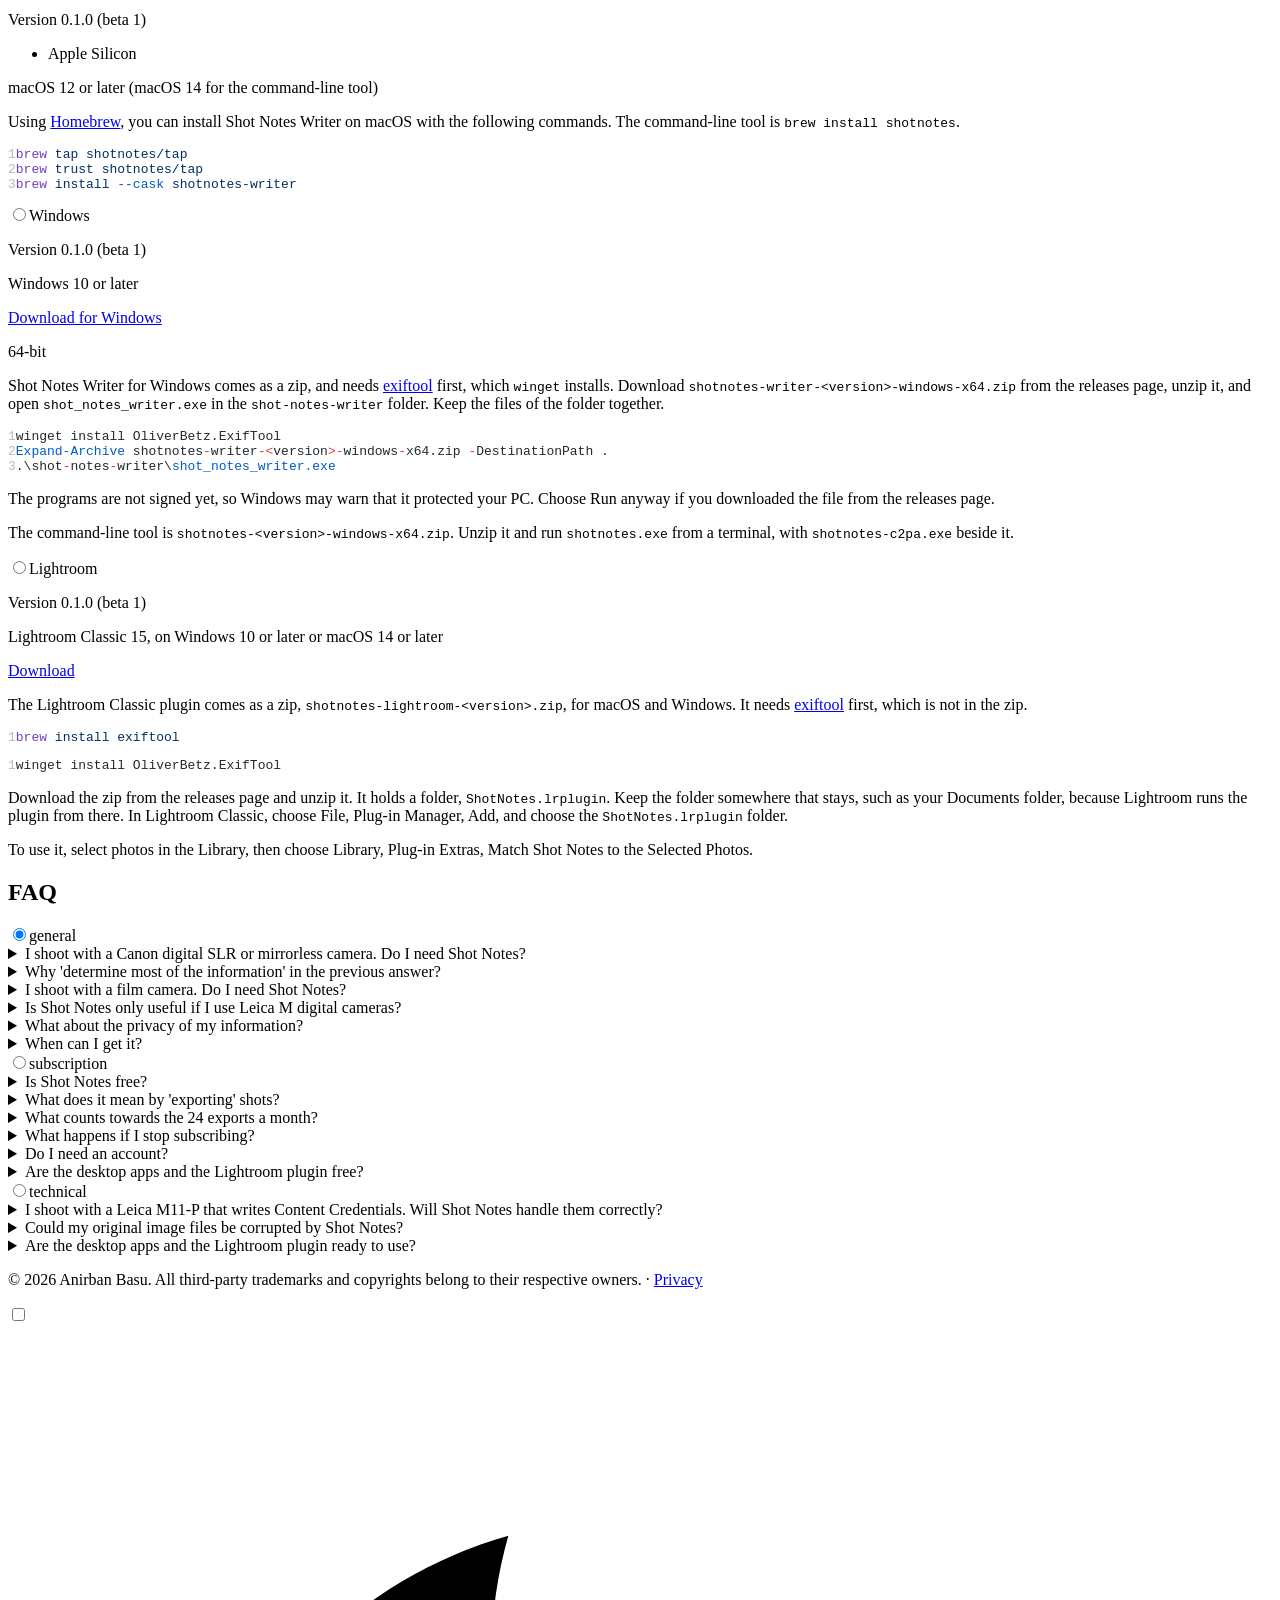
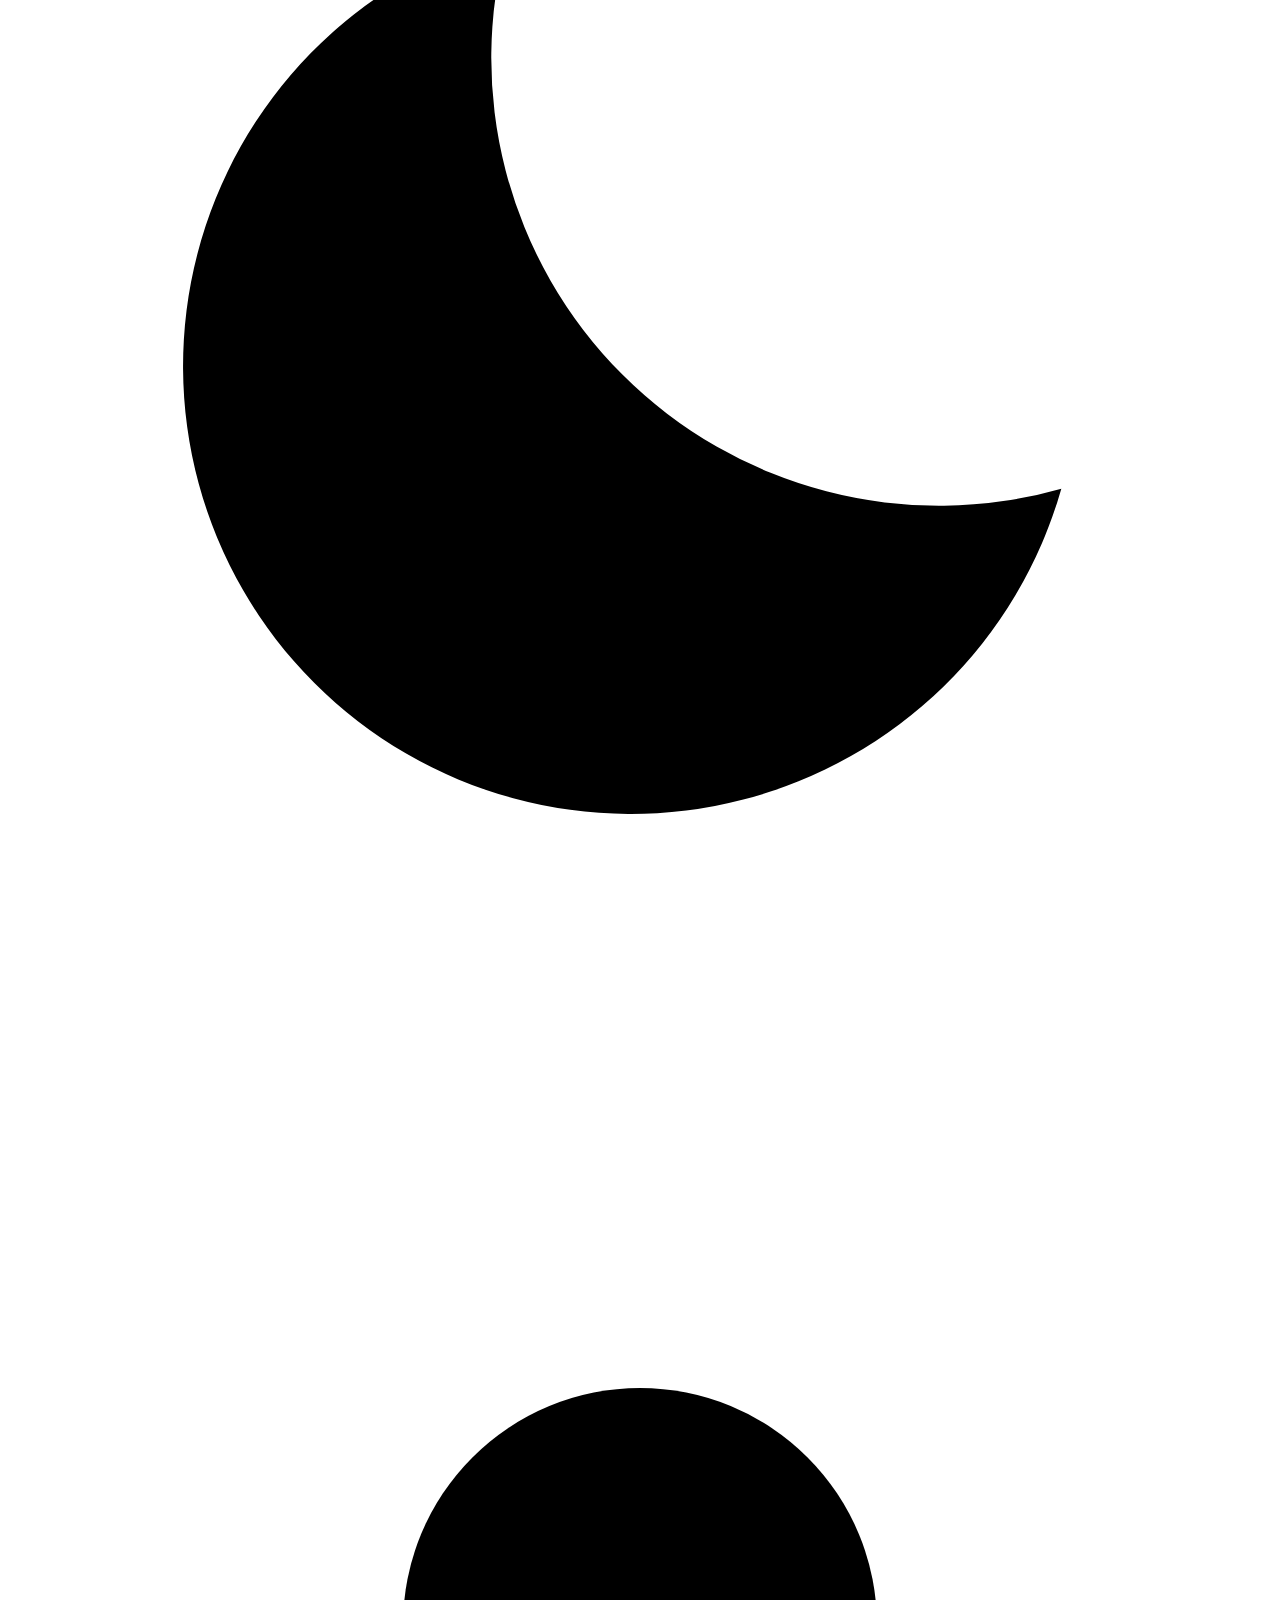
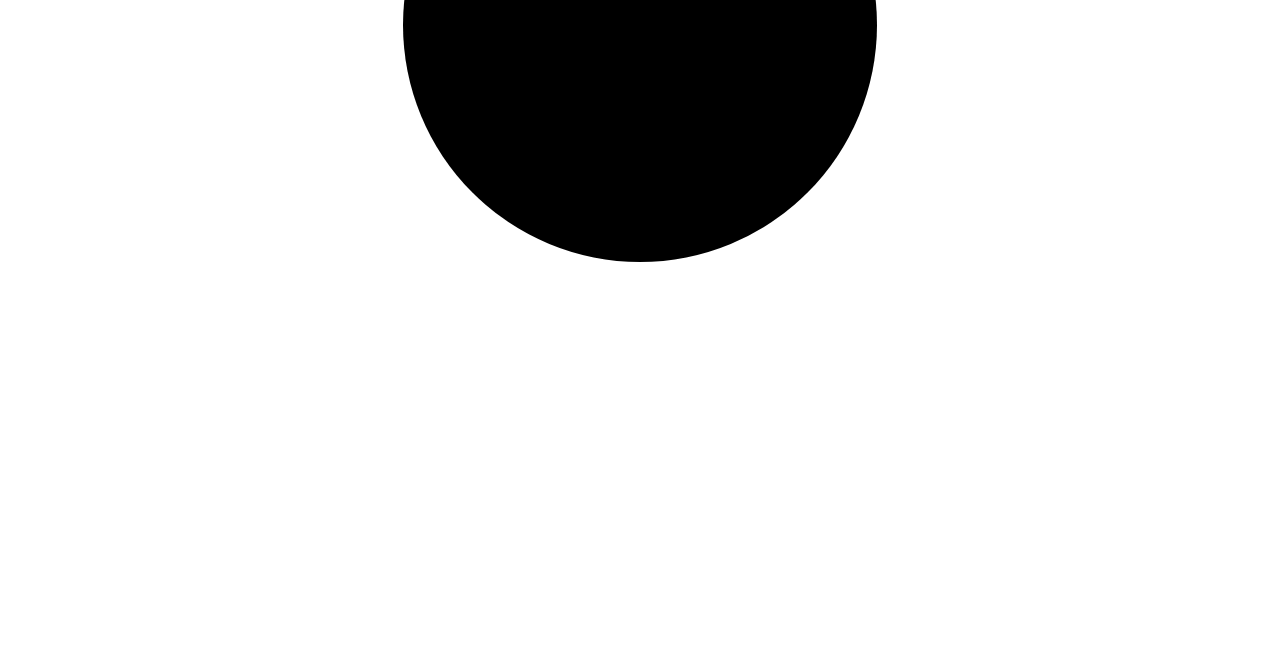
==== commit 92e447e3: "Update the website" ====
--- a/index.html
+++ b/index.html
@@ -1,6 +1,8 @@
-<!doctype html><html lang=en><head><meta charset=utf-8><meta content="width=device-width,initial-scale=1" name=viewport><title>Shot Notes</title><meta content="A quiet log for every frame you capture, kept on your own devices." name=description><link href=https://www.shotnotes.app/favicon.svg rel=icon type=image/svg+xml><link href=https://www.shotnotes.app/favicon.png rel=icon sizes=180x180 type=image/png><link href=https://www.shotnotes.app/favicon.png rel=apple-touch-icon><link href=https://www.shotnotes.app/quiet-landing.css rel=stylesheet><style>:root{--accent:#d80611;--background:#f1f0ec;--divider:#d9d8d2;--ink:#1a1a1a;--muted:#6b6b68;--mono:"DejaVu Sans Mono", "Courier New", monospace;--sans:"DejaVu Sans", Verdana, sans-serif}@media (prefers-color-scheme:dark){:root{--accent:#ff3d47;--background:#1a1a1a;--divider:#3a3935;--ink:#f1f0ec;--muted:#a09f9a}:root:has(#scheme-switch:checked){--accent:#d80611;--background:#f1f0ec;--divider:#d9d8d2;--ink:#1a1a1a;--muted:#6b6b68}}@media (prefers-color-scheme:light){:root:has(#scheme-switch:checked){--accent:#ff3d47;--background:#1a1a1a;--divider:#3a3935;--ink:#f1f0ec;--muted:#a09f9a}}</style><body><header class="grid bar"><div class=row><a class=name href=https://www.shotnotes.app/><img alt="Shot Notes" class=logo src=https://www.shotnotes.app/images/logo.svg></a><nav aria-label=Sections class=inline><a href=https://www.shotnotes.app/#why>Why</a><span aria-hidden=true class=dot>·</span><a href=https://www.shotnotes.app/#how>How</a><span aria-hidden=true class=dot>·</span><a href=https://www.shotnotes.app/#privacy>Your data</a><span aria-hidden=true class=dot>·</span><a href=https://www.shotnotes.app/#pricing>Pricing</a><span aria-hidden=true class=dot>·</span><a href=https://www.shotnotes.app/#get-started>Get started</a><span aria-hidden=true class=dot>·</span><a href=https://www.shotnotes.app/#faq>FAQ</a></nav><details class=menu><summary aria-label=Menu><span></span><span></span><span></span></summary> <nav aria-label=Sections><a href=https://www.shotnotes.app/#why>Why</a><a href=https://www.shotnotes.app/#how>How</a><a href=https://www.shotnotes.app/#privacy>Your data</a><a href=https://www.shotnotes.app/#pricing>Pricing</a><a href=https://www.shotnotes.app/#get-started>Get started</a><a href=https://www.shotnotes.app/#faq>FAQ</a></nav></details></div></header><main><section class="grid hero"><div class=text><p class=eyebrow>For digital camera photographers who shoot with manual lenses<h1 class=headline>Capture the moment.<br>Note the intent with Shot Notes.</h1><p class=lead>Shot Notes helps you manage the <i>intent</i> behind a shot: the why, the lens you chose, the aperture, and so on. Capturing the moment is a deliberative process. Noting down your creative decisions should be no less!<p class=status>In development. Not yet in the app stores. Watch this space for updates.</div></section><section class="grid section" id=why><h2>Why</h2><div class="columns columns-center"><div class=column style=--span:5><p>You captured the moment with a lens of your choice, at the aperture you set, with the intent you had. Yet, the camera may produce a digital image file that lacks that information, or worse, contains incorrect information. Shot Notes helps you record the details about your shots and correctly associate them with your digital image files.<p>For instance, the Leica M-mount is a mechanical bayonet mount that has been around since 1954. It does not have any electrical contacts, through which the camera and the lens can communicate. Thus, a beautiful lens, whether modern or vintage, Leica or third-party, is unlikely to be able to communicate the aperture you set, the focal length of the lens, even which uncoded lens it was.</div><div class=column style=--span:5><figure class="figure figure-adapt"><img alt="Illustration of a 50 mm f/2 Leica M-mount lens, front elevation." loading=lazy src=https://www.shotnotes.app/images/lens.svg style=width:100%></figure></div></div></section><section class="grid section" id=how><h2>How</h2><div class="columns columns-center"><div class=column style=--span:5><figure class="figure figure-adapt"><img alt="Diagram of the process: note the shots on the phone, export the notes, then match them to the images on the computer." loading=lazy src=https://www.shotnotes.app/images/how.svg style=width:95%></figure></div><div class=column style=--span:5><p>Here’s your workflow with Shot Notes:<ul><li>On Shot Notes, <strong>record metadata</strong>, especially aperture, lens, the focal length you used, other accessories, notes, and the time and place for every shot you take on your camera.<li>After you download your images, <strong>export your notes</strong> to the computer.<li>Using the desktop app or the Lightroom plugin for Shot Notes, <strong>match the notes to the images</strong>, and voilà, you have the correct metadata for each image!</ul><p>Shot Notes also lets you search and filter your notes based on various criteria (e.g., date, location, lens), making it easy to find and export the information you need.</div></div></section><section class="grid section" id=privacy><h2>Your data</h2><div class="columns columns-center"><div class=column style=--span:5><p>Information about your shots stays on your devices. The phone’s location is read only when you tap the location button, and only to fill in the shot you are logging. If you turn on the option to look up place names then only Shot Notes sends the coordinates to Apple or Google, depending on you phone’s operating system, to find the name of the place. Tapping a shot’s map button hands its location to your phone’s map app. A kit item that you share by a link goes only where you send it. Read the <a href=https://www.shotnotes.app/privacy/>privacy policy</a>.</div><div class=column style=--span:5><figure class="figure figure-adapt"><img alt="Placeholder for an image to come." loading=lazy src=https://www.shotnotes.app/images/placeholder.svg style=width:50%></figure></div></div></section><section class="grid section" id=pricing><h2>Pricing</h2><div class="columns columns-center"><div class=column style=--span:10><div class=pricing><div class=pricing-tab><input checked class=pricing-radio id=pricing-monthly name=pricing type=radio><label for=pricing-monthly>Monthly</label><div class=pricing-panel><section class=plan><h3>Free</h3><p class=price><span class=amount>JPY 0</span><p class=plan-note>Free, always.</p><a class=plan-button href=#get-started>Get started</a><div class=plan-body><ul><li>Record as many shots as you like<li>Lenses, kit and places<li>Search your shots<li>Export up to 24 shots a month</ul></div></section><section class=plan><h3>Plus</h3><p class=price><span class=amount>JPY 225</span> <span class=period>a month</span><p class=plan-note>Billed monthly. Cancel any time.</p><button class=plan-button disabled type=button>Try Shot Notes</button><p class=footnote>Coming soon<p class=plan-intro>Everything in Free, plus:<div class=plan-body><ul><li>Unlimited export, every month<li>Other features, coming soon<li>Stop whenever you like and go back to Free the next month</ul></div></section></div></div><div class=pricing-tab><input class=pricing-radio id=pricing-yearly name=pricing type=radio><label for=pricing-yearly>Yearly</label><div class=pricing-panel><section class=plan><h3>Free</h3><p class=price><span class=amount>JPY 0</span><p class=plan-note>Free, always.</p><a class=plan-button href=#get-started>Get started</a><div class=plan-body><ul><li>Record as many shots as you like<li>Lenses, kit and places<li>Search your shots<li>Export up to 24 shots a month</ul></div></section><section class=plan><h3>Plus</h3><p class=price><span class=amount>JPY 2,250</span> <span class=period>a year</span><p class=plan-note>Two months free. Cancel any time.</p><button class=plan-button disabled type=button>Try Shot Notes</button><p class=footnote>Coming soon<p class=plan-intro>Everything in Free, plus:<div class=plan-body><ul><li>Unlimited export, every month<li>Other features, coming soon<li>Stop whenever you like and go back to Free when the year ends</ul></div></section></div></div></div></div></div></section><section class="grid section" id=get-started><h2>Get started</h2><div class="columns columns-center"><div class=column style=--span:10><p>Shot Notes is in development, so these downloads are placeholders for now. Pick your platform to see how to get it.<div class=get-software><div class=platform><input checked class=platform-radio id=platform-android name=platform type=radio><label for=platform-android>Android</label><div class=platform-panel><div class=platform-head><p class=platform-meta>Version 0.1 (dummy)</div><p class=platform-meta>Android 7.0 or later</p><button class=plan-button disabled type=button>Get it on Google Play</button><p class=footnote>Coming soon<div class=platform-body><ol><li>Open Google Play on your phone.<li>Search for Shot Notes and tap Install.<li>Open the app and add your first lens.</ol></div></div></div><div class=platform><input class=platform-radio id=platform-ios name=platform type=radio><label for=platform-ios>iOS</label><div class=platform-panel><div class=platform-head><p class=platform-meta>Version 0.1 (dummy)</div><p class=platform-meta>iOS 15 or later</p><button class=plan-button disabled type=button>Download on the App Store</button><p class=footnote>Coming soon<div class=platform-body><ol><li>Open the App Store on your iPhone.<li>Search for Shot Notes and tap Get.<li>Open the app and add your first lens.</ol></div></div></div><div class=platform><input class=platform-radio id=platform-linux name=platform type=radio><label for=platform-linux>Linux</label><div class=platform-panel><div class=platform-head><p class=platform-meta>Version 0.1 (dummy)<ul class=platform-arch><li>x86-64<li>arm64<li>aarch64</ul></div><p class=platform-meta>A 64-bit desktop with GTK 3, glibc 2.39 or newer (Ubuntu 24.04, Debian 13, Fedora 40)</p><a class=plan-button href=https://github.com/shotnotes/support/releases>Download the AppImage</a><p class=footnote>Shot Notes Writer, for x86-64 and arm64<div class=platform-body><p>Shot Notes Writer for Linux comes as a <code>.deb</code> for Debian and Ubuntu, an <code>.rpm</code> for Fedora, and an AppImage for other systems. Download the file for your processor from the releases page. The packages install <a href=https://exiftool.org/install.html rel=external>exiftool</a> with them.<pre style="color-scheme:light dark;color:light-dark(#24292e,#e1e4e8);background-color:light-dark(#fff,#24292e)" class=giallo><code data-lang=shellscript><span class=giallo-l><span aria-hidden=true class=giallo-ln style=color:light-dark(#1b1f234d,#444d56)>1</span><span style=color:light-dark(#6f42c1,#b392f0)>sudo</span><span style=color:light-dark(#032f62,#9ecbff)> apt</span><span style=color:light-dark(#032f62,#9ecbff)> install</span><span style=color:light-dark(#032f62,#9ecbff)> ./shotnotes-writer_</span><span style=color:light-dark(#d73a49,#f97583)>&lt;</span><span style=color:light-dark(#032f62,#9ecbff)>versio</span><span>n</span><span style=color:light-dark(#d73a49,#f97583)>></span><span style=color:light-dark(#032f62,#9ecbff)>_amd64.deb</span></span></code></pre><pre style="color-scheme:light dark;color:light-dark(#24292e,#e1e4e8);background-color:light-dark(#fff,#24292e)" class=giallo><code data-lang=shellscript><span class=giallo-l><span aria-hidden=true class=giallo-ln style=color:light-dark(#1b1f234d,#444d56)>1</span><span style=color:light-dark(#6f42c1,#b392f0)>sudo</span><span style=color:light-dark(#032f62,#9ecbff)> dnf</span><span style=color:light-dark(#032f62,#9ecbff)> install</span><span style=color:light-dark(#032f62,#9ecbff)> ./shotnotes-writer-</span><span style=color:light-dark(#d73a49,#f97583)>&lt;</span><span style=color:light-dark(#032f62,#9ecbff)>versio</span><span>n</span><span style=color:light-dark(#d73a49,#f97583)>></span><span style=color:light-dark(#032f62,#9ecbff)>-1.x86_64.rpm</span></span></code></pre><p>The AppImage needs exiftool first, which on Debian and Ubuntu is the package <code>libimage-exiftool-perl</code>. Make it executable and run it:<pre style="color-scheme:light dark;color:light-dark(#24292e,#e1e4e8);background-color:light-dark(#fff,#24292e)" class=giallo><code data-lang=shellscript><span class=giallo-l><span aria-hidden=true class=giallo-ln style=color:light-dark(#1b1f234d,#444d56)>1</span><span style=color:light-dark(#6f42c1,#b392f0)>chmod</span><span style=color:light-dark(#032f62,#9ecbff)> +x</span><span style=color:light-dark(#032f62,#9ecbff)> shotnotes-writer-</span><span style=color:light-dark(#005cc5,#79b8ff)>*</span><span style=color:light-dark(#032f62,#9ecbff)>.AppImage</span></span>
+<!doctype html><html lang=en><head><meta charset=utf-8><meta content="width=device-width,initial-scale=1" name=viewport><title>Shot Notes</title><meta content="A quiet log for every frame you capture, kept on your own devices." name=description><link href=https://www.shotnotes.app/favicon.svg rel=icon type=image/svg+xml><link href=https://www.shotnotes.app/favicon.png rel=icon sizes=180x180 type=image/png><link href=https://www.shotnotes.app/favicon.png rel=apple-touch-icon><link href=https://www.shotnotes.app/quiet-landing.css rel=stylesheet><style>:root{--accent:#d80611;--background:#f1f0ec;--divider:#d9d8d2;--ink:#1a1a1a;--muted:#6b6b68;--mono:"DejaVu Sans Mono", "Courier New", monospace;--sans:"DejaVu Sans", Verdana, sans-serif}@media (prefers-color-scheme:dark){:root{--accent:#ff3d47;--background:#1a1a1a;--divider:#3a3935;--ink:#f1f0ec;--muted:#a09f9a}:root:has(#scheme-switch:checked){--accent:#d80611;--background:#f1f0ec;--divider:#d9d8d2;--ink:#1a1a1a;--muted:#6b6b68}}@media (prefers-color-scheme:light){:root:has(#scheme-switch:checked){--accent:#ff3d47;--background:#1a1a1a;--divider:#3a3935;--ink:#f1f0ec;--muted:#a09f9a}}</style><body><header class="grid bar"><div class=row><a class=name href=https://www.shotnotes.app/><img alt="Shot Notes" class=logo src=https://www.shotnotes.app/images/logo.svg></a><nav aria-label=Sections class=inline><a href=https://www.shotnotes.app/#why>Why</a><span aria-hidden=true class=dot>·</span><a href=https://www.shotnotes.app/#how>How</a><span aria-hidden=true class=dot>·</span><a href=https://www.shotnotes.app/#privacy>Your data</a><span aria-hidden=true class=dot>·</span><a href=https://www.shotnotes.app/#pricing>Pricing</a><span aria-hidden=true class=dot>·</span><a href=https://www.shotnotes.app/#get-started>Get started</a><span aria-hidden=true class=dot>·</span><a href=https://www.shotnotes.app/#faq>FAQ</a></nav><details class=menu><summary aria-label=Menu><span></span><span></span><span></span></summary> <nav aria-label=Sections><a href=https://www.shotnotes.app/#why>Why</a><a href=https://www.shotnotes.app/#how>How</a><a href=https://www.shotnotes.app/#privacy>Your data</a><a href=https://www.shotnotes.app/#pricing>Pricing</a><a href=https://www.shotnotes.app/#get-started>Get started</a><a href=https://www.shotnotes.app/#faq>FAQ</a></nav></details></div></header><main><section class="grid hero"><div class=text><p class=eyebrow>For digital camera photographers who shoot with manual lenses<h1 class=headline>Capture the moment.<br>Note the intent with Shot Notes.</h1><p class=lead>Shot Notes helps you manage the <i>intent</i> behind a shot: the why, the lens you chose, the aperture, and so on. Capturing the moment is a deliberative process. Noting down your creative decisions should be no less!<p class=status>In beta. The desktop apps and the Lightroom plugin are ready to download. The iOS app is open to invited beta testers, and Android is coming soon.</div></section><section class="grid section" id=why><h2>Why</h2><div class="columns columns-center"><div class=column style=--span:5><p>You captured the moment with a lens of your choice, at the aperture you set, with the intent you had. Yet, the camera may produce a digital image file that lacks that information, or worse, contains incorrect information. Shot Notes helps you record the details about your shots and correctly associate them with your digital image files.<p>For instance, the Leica M-mount is a mechanical bayonet mount that has been around since 1954. It does not have any electrical contacts, through which the camera and the lens can communicate. Thus, a beautiful lens, whether modern or vintage, Leica or third-party, is unlikely to be able to communicate the aperture you set, the focal length of the lens, even which uncoded lens it was.</div><div class=column style=--span:5><figure class="figure figure-adapt"><img alt="Illustration of a 50 mm f/2 Leica M-mount lens, front elevation." loading=lazy src=https://www.shotnotes.app/images/lens.svg style=width:100%></figure></div></div></section><section class="grid section" id=how><h2>How</h2><div class="columns columns-center"><div class=column style=--span:5><figure class="figure figure-adapt"><img alt="Diagram of the process: note the shots on the phone, export the notes, then match them to the images on the computer." loading=lazy src=https://www.shotnotes.app/images/how.svg style=width:95%></figure></div><div class=column style=--span:5><p>Here’s your workflow with Shot Notes:<ul><li>On Shot Notes, <strong>record metadata</strong>, especially aperture, lens, the focal length you used, other accessories, notes, and the time and place for every shot you take on your camera.<li>After you download your images, <strong>export your notes</strong> to the computer.<li>Using the <a href=/#get-started>desktop app or the Lightroom plugin</a> for Shot Notes, <strong>match the notes to the images</strong>, and voilà, you have the correct metadata for each image!</ul><p>Shot Notes also lets you search and filter your notes based on various criteria (e.g., date, location, lens), making it easy to find and export the information you need.</div></div></section><section class="grid section" id=privacy><h2>Your data</h2><div class="columns columns-center"><div class=column style=--span:5><p>Information about your shots stays on your devices. The phone’s location is read only when you tap the location button, and only to fill in the shot you are logging. If you turn on the option to look up place names then only Shot Notes sends the coordinates to Apple or Google, depending on you phone’s operating system, to find the name of the place. Tapping a shot’s map button hands its location to your phone’s map app. A kit item that you share by a link goes only where you send it. Read the <a href=https://www.shotnotes.app/privacy/>privacy policy</a>.</div><div class=column style=--span:5><figure class="figure figure-adapt"><img alt="Placeholder for an image to come." loading=lazy src=https://www.shotnotes.app/images/placeholder.svg style=width:50%></figure></div></div></section><section class="grid section" id=pricing><h2>Pricing</h2><div class="columns columns-center"><div class=column style=--span:10><div class=pricing><div class=pricing-tab><input checked class=pricing-radio id=pricing-monthly name=pricing type=radio><label for=pricing-monthly>Monthly</label><div class=pricing-panel><section class=plan><h3>Free</h3><p class=price><span class=amount>JPY 0</span><p class=plan-note>Free, always.</p><a class=plan-button href=#get-started>Get started</a><div class=plan-body><ul><li>Record as many shots as you like.<li>Lenses, kit and places.<li>Search your shots.<li>Export up to 24 shots a month.<li>Sharing a kit item, such as a lens? Share its entry with a friend, one at a time.</ul></div></section><section class=plan><h3>Plus</h3><p class=price><span class=amount>JPY 225</span> <span class=period>a month</span><p class=plan-note>No yearly commitment. Cancel any time.</p><button class=plan-button disabled type=button>Subscribe to Shot Notes</button><p class=footnote>Coming soon for less than the price of a cup of coffee!<p class=plan-intro>Everything in Free, plus:<div class=plan-body><ul><li>Unlimited export, every month.<li>Other features, coming soon.<li>Stop whenever you like and go back to Free the next month.</ul></div></section></div></div><div class=pricing-tab><input class=pricing-radio id=pricing-yearly name=pricing type=radio><label for=pricing-yearly>Yearly</label><div class=pricing-panel><section class=plan><h3>Free</h3><p class=price><span class=amount>JPY 0</span><p class=plan-note>Free, always.</p><a class=plan-button href=#get-started>Get started</a><div class=plan-body><ul><li>Record as many shots as you like.<li>Lenses, kit and places.<li>Search your shots.<li>Export up to 24 shots a month.<li>Sharing a kit item, such as a lens? Share its entry with a friend, one at a time.</ul></div></section><section class=plan><h3>Plus</h3><p class=price><span class=amount>JPY 2,250</span> <span class=period>a year</span><p class=plan-note>Two months free. Cancel any time.</p><button class=plan-button disabled type=button>Subscribe to Shot Notes</button><p class=footnote>Coming soon for around the price of a meal in Tokyo!<p class=plan-intro>Everything in Free, plus:<div class=plan-body><ul><li>Unlimited export, every month.<li>Other features, coming soon.<li>Stop whenever you like and go back to Free when the year ends.</ul></div></section></div></div></div></div></div></section><section class="grid section" id=get-started><h2>Get started</h2><div class="columns columns-center"><div class=column style=--span:10><p>Shot Notes is in beta. The desktop apps and the Lightroom plugin can be downloaded now. The iOS app is open to invited beta testers, and the Android app is coming soon. Pick your platform to see how to get it.<div class=get-software><div class=platform><input checked class=platform-radio id=platform-android name=platform type=radio><label for=platform-android>Android</label><div class=platform-panel><div class=platform-head><p class=platform-meta>Version 0.1.0 (beta 1)</div><p class=platform-meta>Android 7.0 or later</p><button class=plan-button disabled type=button>Get it on Google Play</button><p class=footnote>Coming soon for invited beta testers only<div class=platform-body><p>The Android app is not open to testers yet. When it is, invited beta testers will get a link to join the test on Google Play.<ol><li>Open the link on your phone, join the test, and tap Install.<li>Open the app and add your first lens.</ol></div></div></div><div class=platform><input class=platform-radio id=platform-ios name=platform type=radio><label for=platform-ios>iOS</label><div class=platform-panel><div class=platform-head><p class=platform-meta>Version 0.1.0 (beta 1)</div><p class=platform-meta>iOS 15 or later</p><button class=plan-button disabled type=button>Download on the App Store</button><p class=footnote>Available for invited beta testers only<div class=platform-body><ol><li>Install TestFlight from the App Store on your iPhone.<li>Open your invitation to the Shot Notes beta, and tap Install.<li>Open the app and add your first lens.</ol></div></div></div><div class=platform><input class=platform-radio id=platform-linux name=platform type=radio><label for=platform-linux>Linux</label><div class=platform-panel><div class=platform-head><p class=platform-meta>Version 0.1.0 (beta 1)<ul class=platform-arch><li>x86-64<li>arm64<li>aarch64</ul></div><p class=platform-meta>A 64-bit desktop with GTK 3, glibc 2.39 or newer (Ubuntu 24.04, Debian 13, Fedora 40)</p><a class=plan-button href=https://github.com/shotnotes/support/releases>Download the AppImage</a><p class=footnote>Shot Notes Writer, for x86-64 and arm64<div class=platform-body><p>Shot Notes Writer for Linux comes as a <code>.deb</code> for Debian and Ubuntu, an <code>.rpm</code> for Fedora, and an AppImage for other systems. Download the file for your processor from the releases page. The packages install <a href=https://exiftool.org/install.html rel=external>exiftool</a> with them.<pre style="color-scheme:light dark;color:light-dark(#24292e,#e1e4e8);background-color:light-dark(#fff,#24292e)" class=giallo><code data-lang=shellscript><span class=giallo-l><span aria-hidden=true class=giallo-ln style=color:light-dark(#1b1f234d,#444d56)>1</span><span style=color:light-dark(#6f42c1,#b392f0)>sudo</span><span style=color:light-dark(#032f62,#9ecbff)> apt</span><span style=color:light-dark(#032f62,#9ecbff)> install</span><span style=color:light-dark(#032f62,#9ecbff)> ./shotnotes-writer_</span><span style=color:light-dark(#d73a49,#f97583)>&lt;</span><span style=color:light-dark(#032f62,#9ecbff)>versio</span><span>n</span><span style=color:light-dark(#d73a49,#f97583)>></span><span style=color:light-dark(#032f62,#9ecbff)>_amd64.deb</span></span></code></pre><pre style="color-scheme:light dark;color:light-dark(#24292e,#e1e4e8);background-color:light-dark(#fff,#24292e)" class=giallo><code data-lang=shellscript><span class=giallo-l><span aria-hidden=true class=giallo-ln style=color:light-dark(#1b1f234d,#444d56)>1</span><span style=color:light-dark(#6f42c1,#b392f0)>sudo</span><span style=color:light-dark(#032f62,#9ecbff)> dnf</span><span style=color:light-dark(#032f62,#9ecbff)> install</span><span style=color:light-dark(#032f62,#9ecbff)> ./shotnotes-writer-</span><span style=color:light-dark(#d73a49,#f97583)>&lt;</span><span style=color:light-dark(#032f62,#9ecbff)>versio</span><span>n</span><span style=color:light-dark(#d73a49,#f97583)>></span><span style=color:light-dark(#032f62,#9ecbff)>-1.x86_64.rpm</span></span></code></pre><p>The AppImage needs exiftool first, which on Debian and Ubuntu is the package <code>libimage-exiftool-perl</code>. Make it executable and run it:<pre style="color-scheme:light dark;color:light-dark(#24292e,#e1e4e8);background-color:light-dark(#fff,#24292e)" class=giallo><code data-lang=shellscript><span class=giallo-l><span aria-hidden=true class=giallo-ln style=color:light-dark(#1b1f234d,#444d56)>1</span><span style=color:light-dark(#6f42c1,#b392f0)>chmod</span><span style=color:light-dark(#032f62,#9ecbff)> +x</span><span style=color:light-dark(#032f62,#9ecbff)> shotnotes-writer-</span><span style=color:light-dark(#005cc5,#79b8ff)>*</span><span style=color:light-dark(#032f62,#9ecbff)>.AppImage</span></span>
 <span class=giallo-l><span aria-hidden=true class=giallo-ln style=color:light-dark(#1b1f234d,#444d56)>2</span><span style=color:light-dark(#6f42c1,#b392f0)>./shotnotes-writer-*.AppImage</span></span></code></pre><p>The command-line tool is on <a href=https://docs.brew.sh/Homebrew-on-Linux rel=external>Linuxbrew</a>, which installs exiftool with it.<pre style="color-scheme:light dark;color:light-dark(#24292e,#e1e4e8);background-color:light-dark(#fff,#24292e)" class=giallo><code data-lang=shellscript><span class=giallo-l><span aria-hidden=true class=giallo-ln style=color:light-dark(#1b1f234d,#444d56)>1</span><span style=color:light-dark(#6f42c1,#b392f0)>brew</span><span style=color:light-dark(#032f62,#9ecbff)> tap</span><span style=color:light-dark(#032f62,#9ecbff)> shotnotes/tap</span></span>
 <span class=giallo-l><span aria-hidden=true class=giallo-ln style=color:light-dark(#1b1f234d,#444d56)>2</span><span style=color:light-dark(#6f42c1,#b392f0)>brew</span><span style=color:light-dark(#032f62,#9ecbff)> trust</span><span style=color:light-dark(#032f62,#9ecbff)> shotnotes/tap</span></span>
-<span class=giallo-l><span aria-hidden=true class=giallo-ln style=color:light-dark(#1b1f234d,#444d56)>3</span><span style=color:light-dark(#6f42c1,#b392f0)>brew</span><span style=color:light-dark(#032f62,#9ecbff)> install</span><span style=color:light-dark(#032f62,#9ecbff)> shotnotes</span></span></code></pre></div></div></div><div class=platform><input class=platform-radio id=platform-macos name=platform type=radio><label for=platform-macos>macOS</label><div class=platform-panel><div class=platform-head><p class=platform-meta>Version 0.1 (dummy)<ul class=platform-arch><li>Apple Silicon</ul></div><p class=platform-meta>macOS 12 or later (macOS 14 for the command-line tool)<div class=platform-body><p>Using <a href=https://brew.sh/ rel=external>Homebrew</a>, you can install Shot Notes Writer on macOS with the following commands. The command-line tool is <code>brew install shotnotes</code>.<pre style="color-scheme:light dark;color:light-dark(#24292e,#e1e4e8);background-color:light-dark(#fff,#24292e)" class=giallo><code data-lang=shellscript><span class=giallo-l><span aria-hidden=true class=giallo-ln style=color:light-dark(#1b1f234d,#444d56)>1</span><span style=color:light-dark(#6f42c1,#b392f0)>brew</span><span style=color:light-dark(#032f62,#9ecbff)> tap</span><span style=color:light-dark(#032f62,#9ecbff)> shotnotes/tap</span></span>
+<span class=giallo-l><span aria-hidden=true class=giallo-ln style=color:light-dark(#1b1f234d,#444d56)>3</span><span style=color:light-dark(#6f42c1,#b392f0)>brew</span><span style=color:light-dark(#032f62,#9ecbff)> install</span><span style=color:light-dark(#032f62,#9ecbff)> shotnotes</span></span></code></pre></div></div></div><div class=platform><input class=platform-radio id=platform-macos name=platform type=radio><label for=platform-macos>macOS</label><div class=platform-panel><div class=platform-head><p class=platform-meta>Version 0.1.0 (beta 1)<ul class=platform-arch><li>Apple Silicon</ul></div><p class=platform-meta>macOS 12 or later (macOS 14 for the command-line tool)<div class=platform-body><p>Using <a href=https://brew.sh/ rel=external>Homebrew</a>, you can install Shot Notes Writer on macOS with the following commands. The command-line tool is <code>brew install shotnotes</code>.<pre style="color-scheme:light dark;color:light-dark(#24292e,#e1e4e8);background-color:light-dark(#fff,#24292e)" class=giallo><code data-lang=shellscript><span class=giallo-l><span aria-hidden=true class=giallo-ln style=color:light-dark(#1b1f234d,#444d56)>1</span><span style=color:light-dark(#6f42c1,#b392f0)>brew</span><span style=color:light-dark(#032f62,#9ecbff)> tap</span><span style=color:light-dark(#032f62,#9ecbff)> shotnotes/tap</span></span>
 <span class=giallo-l><span aria-hidden=true class=giallo-ln style=color:light-dark(#1b1f234d,#444d56)>2</span><span style=color:light-dark(#6f42c1,#b392f0)>brew</span><span style=color:light-dark(#032f62,#9ecbff)> trust</span><span style=color:light-dark(#032f62,#9ecbff)> shotnotes/tap</span></span>
-<span class=giallo-l><span aria-hidden=true class=giallo-ln style=color:light-dark(#1b1f234d,#444d56)>3</span><span style=color:light-dark(#6f42c1,#b392f0)>brew</span><span style=color:light-dark(#032f62,#9ecbff)> install</span><span style=color:light-dark(#005cc5,#79b8ff)> -</span><span style=color:light-dark(#005cc5,#79b8ff)>-cask</span><span style=color:light-dark(#032f62,#9ecbff)> shotnotes-writer</span></span></code></pre></div></div></div><div class=platform><input class=platform-radio id=platform-windows name=platform type=radio><label for=platform-windows>Windows</label><div class=platform-panel><div class=platform-head><p class=platform-meta>Version 0.1 (dummy)</div><p class=platform-meta>Windows 10 or later</p><a class=plan-button href=https://example.com/shot-notes.exe>Download for Windows</a><p class=footnote>64-bit<div class=platform-body><ol><li>Run the downloaded installer.<li>Follow the steps, then open Shot Notes from the Start menu.<li>Import the notes you exported from your phone.</ol></div></div></div><div class=platform><input class=platform-radio id=platform-lightroom name=platform type=radio><label for=platform-lightroom>Lightroom</label><div class=platform-panel><div class=platform-head><p class=platform-meta>Version 0.1 (dummy)</div><p class=platform-meta>Lightroom Classic 15, on Windows 10 or later or macOS 14 or later</p><a class=plan-button href=https://example.com/shotnotes.lrplugin>Download</a><div class=platform-body><ol><li>Run the downloaded installer.<li>Follow the steps, then open Shot Notes from the Start menu.<li>Import the notes you exported from your phone.</ol></div></div></div></div></div></div></section><section class="grid section" id=faq><h2>FAQ</h2><div class="columns columns-center"><div class=column style=--span:10><div class=faq-tabs><div class=faq-tab><input checked class=faq-radio id=faq-general name=faq-group type=radio><label for=faq-general>general</label><div class="faq-panel faq"><details class=faq-item><summary>I shoot with a Canon digital SLR or mirrorless camera. Do I need Shot Notes?</summary> <div class=faq-answer><p>Short answer: No. However, there is more nuance to the answer, so read on.<p>Digital single lens reflex (SLR) and mirrorless cameras from Canon, Nikon, Sony, and other manufacturers have electronic contacts on their lens mounts that allow the cameras and the lens to communicate. The cameras can accurately determine most of the information that Shot Notes would let you record. Your digital image file contains complete and correct information.<p>However, if you use a manual lens (perhaps, through an adapter) that does not feature electronic contacts then Shot Notes can help you record the details about your shots and correctly associate them with your images.</div></details><details class=faq-item><summary>Why 'determine most of the information' in the previous answer?</summary> <div class=faq-answer><p>The purpose of Shot Notes is to capture your creative decision: the reasoning behind the shot, the lens you chose, the aperture, certain accessories relevant to the final image and so on. Thus, the information that Shot Note allows you to note is more than what a camera can determine on its own even with a fully electronic lens.</div></details><details class=faq-item><summary>I shoot with a film camera. Do I need Shot Notes?</summary> <div class=faq-answer><p>Yes, you can use it, but Shot Notes is designed for digital cameras and does not record information about film rolls, yet!</div></details><details class=faq-item><summary>Is Shot Notes only useful if I use Leica M digital cameras?</summary> <div class=faq-answer><p>No, Shot Notes can be used with any digital camera with lenses that do not have supported electronic contacts to communicate with the camera. More importantly, Shot Notes is designed to capture the creative decisions behind each shot, regardless of the camera or lens used.</div></details><details class=faq-item><summary>What about the privacy of my information?</summary> <div class=faq-answer><p>Shot Notes keeps your information on your own devices. There is no account, no analytics and no advertising. The phone’s location is read only when you tap the location button, and only to fill in the shot you are logging.<p>To lookup place names, the coordinates of the phone’s location are sent to Apple (on iOS) or Google (on Android). This behaviour can be turned off from the settings. The map button, when you tap it, hands a shot’s recorded location to a map app on your phone. A kit item that you share makes a link that goes only where you send it, and the part of the link that holds the details is never sent to the website. Problem reports are sent only if you choose to, and show you what they contain first. The <a href=https://www.shotnotes.app/privacy/>privacy policy</a> has the whole picture.</div></details><details class=faq-item><summary>When can I get it?</summary> <div class=faq-answer><p>Shot Notes is in development and not yet in the app stores. Watch this space for updates.</div></details></div></div><div class=faq-tab><input class=faq-radio id=faq-subscription name=faq-group type=radio><label for=faq-subscription>subscription</label><div class="faq-panel faq"><details class=faq-item><summary>Is Shot Notes free?</summary> <div class=faq-answer><p>Recording (i.e., noting down information about) shots is free, always, and you can record as many as you like. Exporting is free for up to 24 shots a month. There is an optional subscription (see Pricing) that unlocks additional features, including unlimited exports.</div></details><details class=faq-item><summary>What does it mean by 'exporting' shots?</summary> <div class=faq-answer><p>Exporting shots means saving them in a format that can be utilised by the desktop or the command-line applications or the Lightroom plugin for Shot Notes to automatically update the metadata of your digital image file to reflect the information you have recorded.</div></details><details class=faq-item><summary>What counts towards the 24 exports a month?</summary> <div class=faq-answer><p>Each different shot you export counts once, however many times you export it. The month is the calendar month in your device’s time, so it starts again on the 1st.</div></details><details class=faq-item><summary>What happens if I stop subscribing?</summary> <div class=faq-answer><p>You go back to Free the following month. Nothing you have recorded is lost or locked, and you can still export up to 24 shots a month.</div></details><details class=faq-item><summary>Do I need an account?</summary> <div class=faq-answer><p>No. There is nothing to sign up for. A subscription uses the App Store or Google Play account already on your phone.</div></details></div></div><div class=faq-tab><input class=faq-radio id=faq-technical name=faq-group type=radio><label for=faq-technical>technical</label><div class="faq-panel faq"><details class=faq-item><summary>I shoot with a Leica M11-P that writes Content Credentials. Will Shot Notes handle them correctly?</summary> <div class=faq-answer><p>Yes, that is specifically a case Shot Notes is designed for.<p>The M11-P signs each photo with <a href=https://contentcredentials.org/ rel=external>Content Credentials</a>, a record of where the photo came from. When a file has credentials, Shot Notes adds a new signed record on top of the existing ones. The image itself is not touched. This has been tried on Leica M11-P files.<p>Two things to know. The new record is signed by your credentials or credentials generated for you by Shot Notes. A software that checks credentials shows Leica’s signature as the original while the signature from Shot Notes may not be recognised depending on the certificate used. Before writing anything, Shot Notes shows which of your files have credentials, so you can choose to leave the files as is and keep the notes in separate sidecars files instead, or keep the new records in separate files next to the image files. Note however that Lightroom reads the lens name, keywords and description from a sidecar, but not the aperture or focal length of a DNG.</div></details><details class=faq-item><summary>Could my original image files be corrupted by Shot Notes?</summary> <div class=faq-answer><p>Shot Notes has been tested with DNG files and has not been found to corrupt them. Shot Notes also offers the option to write the metadata to a sidecar file instead of the image file itself. In addition, Shot Notes provides the option to keep backup copies of the image files that it edits, if you chose to write the metadata directly to the image files.</div></details></div></div></div></div></div></section></main><footer class=grid><div class=row><p>© 2026 Anirban Basu. All third-party trademarks and copyrights belong to their respective owners. · <a href=https://www.shotnotes.app/privacy/>Privacy</a></p><input aria-label="Switch between light and dark" id=scheme-switch type=checkbox><label title="Switch between light and dark" class=scheme-switch for=scheme-switch><svg viewbox="0 0 24 24" aria-hidden=true class=moon><path d="M20 14.5A8.5 8.5 0 0 1 9.5 4a8.5 8.5 0 1 0 10.5 10.5z"/></svg> <svg viewbox="0 0 24 24" aria-hidden=true class=sun><circle cx=12 cy=12 r=4.5 /><path d="M12 2v2.5M12 19.5V22M2 12h2.5M19.5 12H22M4.9 4.9l1.8 1.8M17.3 17.3l1.8 1.8M4.9 19.1l1.8-1.8M17.3 6.7l1.8-1.8"/></svg></label></div></footer>+<span class=giallo-l><span aria-hidden=true class=giallo-ln style=color:light-dark(#1b1f234d,#444d56)>3</span><span style=color:light-dark(#6f42c1,#b392f0)>brew</span><span style=color:light-dark(#032f62,#9ecbff)> install</span><span style=color:light-dark(#005cc5,#79b8ff)> -</span><span style=color:light-dark(#005cc5,#79b8ff)>-cask</span><span style=color:light-dark(#032f62,#9ecbff)> shotnotes-writer</span></span></code></pre></div></div></div><div class=platform><input class=platform-radio id=platform-windows name=platform type=radio><label for=platform-windows>Windows</label><div class=platform-panel><div class=platform-head><p class=platform-meta>Version 0.1.0 (beta 1)</div><p class=platform-meta>Windows 10 or later</p><a class=plan-button href=https://github.com/shotnotes/support/releases>Download for Windows</a><p class=footnote>64-bit<div class=platform-body><p>Shot Notes Writer for Windows comes as a zip, and needs <a href=https://exiftool.org/install.html rel=external>exiftool</a> first, which <code>winget</code> installs. Download <code>shotnotes-writer-&lt;version>-windows-x64.zip</code> from the releases page, unzip it, and open <code>shot_notes_writer.exe</code> in the <code>shot-notes-writer</code> folder. Keep the files of the folder together.<pre style="color-scheme:light dark;color:light-dark(#24292e,#e1e4e8);background-color:light-dark(#fff,#24292e)" class=giallo><code data-lang=powershell><span class=giallo-l><span aria-hidden=true class=giallo-ln style=color:light-dark(#1b1f234d,#444d56)>1</span><span>winget install OliverBetz.ExifTool</span></span>
+<span class=giallo-l><span aria-hidden=true class=giallo-ln style=color:light-dark(#1b1f234d,#444d56)>2</span><span style=color:light-dark(#005cc5,#79b8ff)>Expand-Archive</span><span> shotnotes</span><span style=color:light-dark(#d73a49,#f97583)>-</span><span>writer</span><span style=color:light-dark(#d73a49,#f97583)>-</span><span style=color:light-dark(#d73a49,#f97583)>&lt;</span><span>version</span><span style=color:light-dark(#d73a49,#f97583)>></span><span style=color:light-dark(#d73a49,#f97583)>-</span><span>windows</span><span style=color:light-dark(#d73a49,#f97583)>-</span><span>x64.zip </span><span style=color:light-dark(#d73a49,#f97583)>-</span><span>DestinationPath .</span></span>
+<span class=giallo-l><span aria-hidden=true class=giallo-ln style=color:light-dark(#1b1f234d,#444d56)>3</span><span>.\shot</span><span style=color:light-dark(#d73a49,#f97583)>-</span><span>notes</span><span style=color:light-dark(#d73a49,#f97583)>-</span><span>writer\</span><span style=color:light-dark(#005cc5,#79b8ff)>shot_notes_writer.exe</span></span></code></pre><p>The programs are not signed yet, so Windows may warn that it protected your PC. Choose Run anyway if you downloaded the file from the releases page.<p>The command-line tool is <code>shotnotes-&lt;version>-windows-x64.zip</code>. Unzip it and run <code>shotnotes.exe</code> from a terminal, with <code>shotnotes-c2pa.exe</code> beside it.</div></div></div><div class=platform><input class=platform-radio id=platform-lightroom name=platform type=radio><label for=platform-lightroom>Lightroom</label><div class=platform-panel><div class=platform-head><p class=platform-meta>Version 0.1.0 (beta 1)</div><p class=platform-meta>Lightroom Classic 15, on Windows 10 or later or macOS 14 or later</p><a class=plan-button href=https://github.com/shotnotes/support/releases>Download</a><div class=platform-body><p>The Lightroom Classic plugin comes as a zip, <code>shotnotes-lightroom-&lt;version>.zip</code>, for macOS and Windows. It needs <a href=https://exiftool.org/install.html rel=external>exiftool</a> first, which is not in the zip.<pre style="color-scheme:light dark;color:light-dark(#24292e,#e1e4e8);background-color:light-dark(#fff,#24292e)" class=giallo><code data-lang=shellscript><span class=giallo-l><span aria-hidden=true class=giallo-ln style=color:light-dark(#1b1f234d,#444d56)>1</span><span style=color:light-dark(#6f42c1,#b392f0)>brew</span><span style=color:light-dark(#032f62,#9ecbff)> install</span><span style=color:light-dark(#032f62,#9ecbff)> exiftool</span></span></code></pre><pre style="color-scheme:light dark;color:light-dark(#24292e,#e1e4e8);background-color:light-dark(#fff,#24292e)" class=giallo><code data-lang=powershell><span class=giallo-l><span aria-hidden=true class=giallo-ln style=color:light-dark(#1b1f234d,#444d56)>1</span><span>winget install OliverBetz.ExifTool</span></span></code></pre><p>Download the zip from the releases page and unzip it. It holds a folder, <code>ShotNotes.lrplugin</code>. Keep the folder somewhere that stays, such as your Documents folder, because Lightroom runs the plugin from there. In Lightroom Classic, choose File, Plug-in Manager, Add, and choose the <code>ShotNotes.lrplugin</code> folder.<p>To use it, select photos in the Library, then choose Library, Plug-in Extras, Match Shot Notes to the Selected Photos.</div></div></div></div></div></div></section><section class="grid section" id=faq><h2>FAQ</h2><div class="columns columns-center"><div class=column style=--span:10><div class=faq-tabs><div class=faq-tab><input checked class=faq-radio id=faq-general name=faq-group type=radio><label for=faq-general>general</label><div class="faq-panel faq"><details class=faq-item><summary>I shoot with a Canon digital SLR or mirrorless camera. Do I need Shot Notes?</summary> <div class=faq-answer><p>Short answer: No. However, there is more nuance to the answer, so read on.<p>Digital single lens reflex (SLR) and mirrorless cameras from Canon, Nikon, Sony, and other manufacturers have electronic contacts on their lens mounts that allow the cameras and the lens to communicate. The cameras can accurately determine most of the information that Shot Notes would let you record. Your digital image file contains complete and correct information.<p>However, if you use a manual lens (perhaps, through an adapter) that does not feature electronic contacts then Shot Notes can help you record the details about your shots and correctly associate them with your images.</div></details><details class=faq-item><summary>Why 'determine most of the information' in the previous answer?</summary> <div class=faq-answer><p>The purpose of Shot Notes is to capture your creative decision: the reasoning behind the shot, the lens you chose, the aperture, certain accessories relevant to the final image and so on. Thus, the information that Shot Note allows you to note is more than what a camera can determine on its own even with a fully electronic lens.</div></details><details class=faq-item><summary>I shoot with a film camera. Do I need Shot Notes?</summary> <div class=faq-answer><p>Yes, you can use it, but Shot Notes is designed for digital cameras and does not record information about film rolls, yet!</div></details><details class=faq-item><summary>Is Shot Notes only useful if I use Leica M digital cameras?</summary> <div class=faq-answer><p>No, Shot Notes can be used with any digital camera with lenses that do not have supported electronic contacts to communicate with the camera. More importantly, Shot Notes is designed to capture the creative decisions behind each shot, regardless of the camera or lens used.</div></details><details class=faq-item><summary>What about the privacy of my information?</summary> <div class=faq-answer><p>Shot Notes keeps your information on your own devices. There is no account, no analytics and no advertising. The desktop apps and the Lightroom plugin run on your computer and send nothing. The phone’s location is read only when you tap the location button, and only to fill in the shot you are logging.<p>To lookup place names, the coordinates of the phone’s location are sent to Apple (on iOS) or Google (on Android). This behaviour can be turned off from the settings. The map button, when you tap it, hands a shot’s recorded location to a map app on your phone. A kit item that you share makes a link that goes only where you send it, and the part of the link that holds the details is never sent to the website. Problem reports are sent only if you choose to, and show you what they contain first. The <a href=https://www.shotnotes.app/privacy/>privacy policy</a> has the whole picture.</div></details><details class=faq-item><summary>When can I get it?</summary> <div class=faq-answer><p>Shot Notes is in beta (version 0.1.0). The desktop apps and the Lightroom plugin can be downloaded now. The iOS app is open to invited beta testers, and the Android app is coming soon. <a href=#get-started>Get started</a> says how to get each one.</div></details></div></div><div class=faq-tab><input class=faq-radio id=faq-subscription name=faq-group type=radio><label for=faq-subscription>subscription</label><div class="faq-panel faq"><details class=faq-item><summary>Is Shot Notes free?</summary> <div class=faq-answer><p>Recording (i.e., noting down information about) shots is free, always, and you can record as many as you like. Exporting is free for up to 24 shots a month. There is an optional subscription (see Pricing) that unlocks additional features, including unlimited exports.</div></details><details class=faq-item><summary>What does it mean by 'exporting' shots?</summary> <div class=faq-answer><p>Exporting shots means saving them in a format that can be utilised by the desktop or the command-line applications or the Lightroom plugin for Shot Notes to automatically update the metadata of your digital image file to reflect the information you have recorded.</div></details><details class=faq-item><summary>What counts towards the 24 exports a month?</summary> <div class=faq-answer><p>Each different shot you export counts once, however many times you export it. The month is the calendar month in your device’s time, so it starts again on the 1st.</div></details><details class=faq-item><summary>What happens if I stop subscribing?</summary> <div class=faq-answer><p>You go back to Free the following month. Nothing you have recorded is lost or locked, and you can still export up to 24 shots a month.</div></details><details class=faq-item><summary>Do I need an account?</summary> <div class=faq-answer><p>No. There is nothing to sign up for. A subscription uses the App Store or Google Play account already on your phone.</div></details><details class=faq-item><summary>Are the desktop apps and the Lightroom plugin free?</summary> <div class=faq-answer><p>Yes. The desktop app, the command-line tool and the Lightroom plugin are free. The limit of 24 exported shots a month is applied by the phone app, when it exports your notes.</div></details></div></div><div class=faq-tab><input class=faq-radio id=faq-technical name=faq-group type=radio><label for=faq-technical>technical</label><div class="faq-panel faq"><details class=faq-item><summary>I shoot with a Leica M11-P that writes Content Credentials. Will Shot Notes handle them correctly?</summary> <div class=faq-answer><p>Yes, that is specifically a case Shot Notes is designed for.<p>The M11-P signs each photo with <a href=https://contentcredentials.org/ rel=external>Content Credentials</a>, a record of where the photo came from. When a file has credentials, Shot Notes adds a new signed record on top of the existing ones. The image itself is not touched. This has been tried on Leica M11-P files.<p>Two things to know. The new record is signed by your credentials or credentials generated for you by Shot Notes. A software that checks credentials shows Leica’s signature as the original while the signature from Shot Notes may not be recognised depending on the certificate used. Before writing anything, Shot Notes shows which of your files have credentials, so you can choose to leave the files as is and keep the notes in separate sidecars files instead, or keep the new records in separate files next to the image files. Note however that Lightroom reads the lens name, keywords and description from a sidecar, but not the aperture or focal length of a DNG.</div></details><details class=faq-item><summary>Could my original image files be corrupted by Shot Notes?</summary> <div class=faq-answer><p>Shot Notes has been tested with DNG files and has not been found to corrupt them. Shot Notes also offers the option to write the metadata to a sidecar file instead of the image file itself. In addition, Shot Notes provides the option to keep backup copies of the image files that it edits, if you chose to write the metadata directly to the image files.</div></details><details class=faq-item><summary>Are the desktop apps and the Lightroom plugin ready to use?</summary> <div class=faq-answer><p>They are beta versions. They work, and they may still change. On Windows, the programs are not signed yet, so Windows may warn that it protected your PC. <a href=#get-started>Get started</a> says how to install each one.</div></details></div></div></div></div></div></section></main><footer class=grid><div class=row><p>© 2026 Anirban Basu. All third-party trademarks and copyrights belong to their respective owners. · <a href=https://www.shotnotes.app/privacy/>Privacy</a></p><input aria-label="Switch between light and dark" id=scheme-switch type=checkbox><label title="Switch between light and dark" class=scheme-switch for=scheme-switch><svg viewbox="0 0 24 24" aria-hidden=true class=moon><path d="M20 14.5A8.5 8.5 0 0 1 9.5 4a8.5 8.5 0 1 0 10.5 10.5z"/></svg> <svg viewbox="0 0 24 24" aria-hidden=true class=sun><circle cx=12 cy=12 r=4.5 /><path d="M12 2v2.5M12 19.5V22M2 12h2.5M19.5 12H22M4.9 4.9l1.8 1.8M17.3 17.3l1.8 1.8M4.9 19.1l1.8-1.8M17.3 6.7l1.8-1.8"/></svg></label></div></footer>
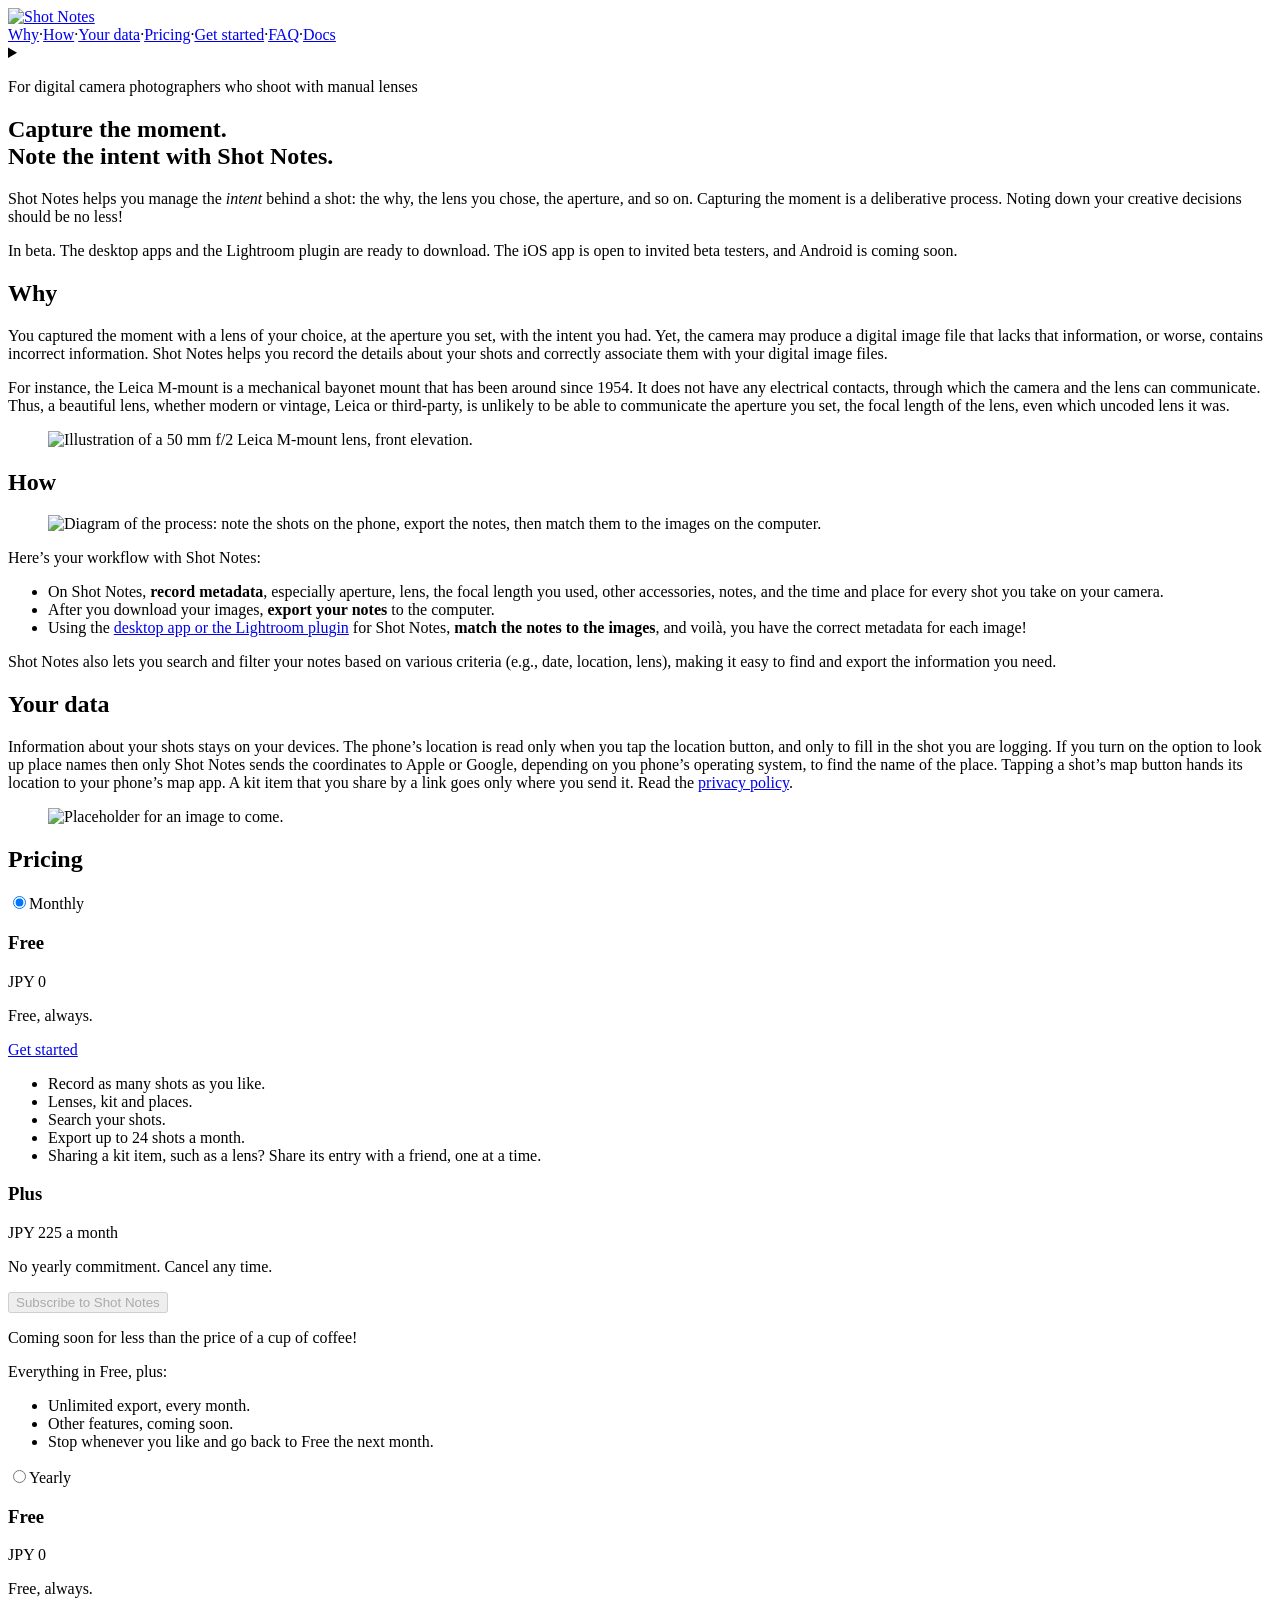
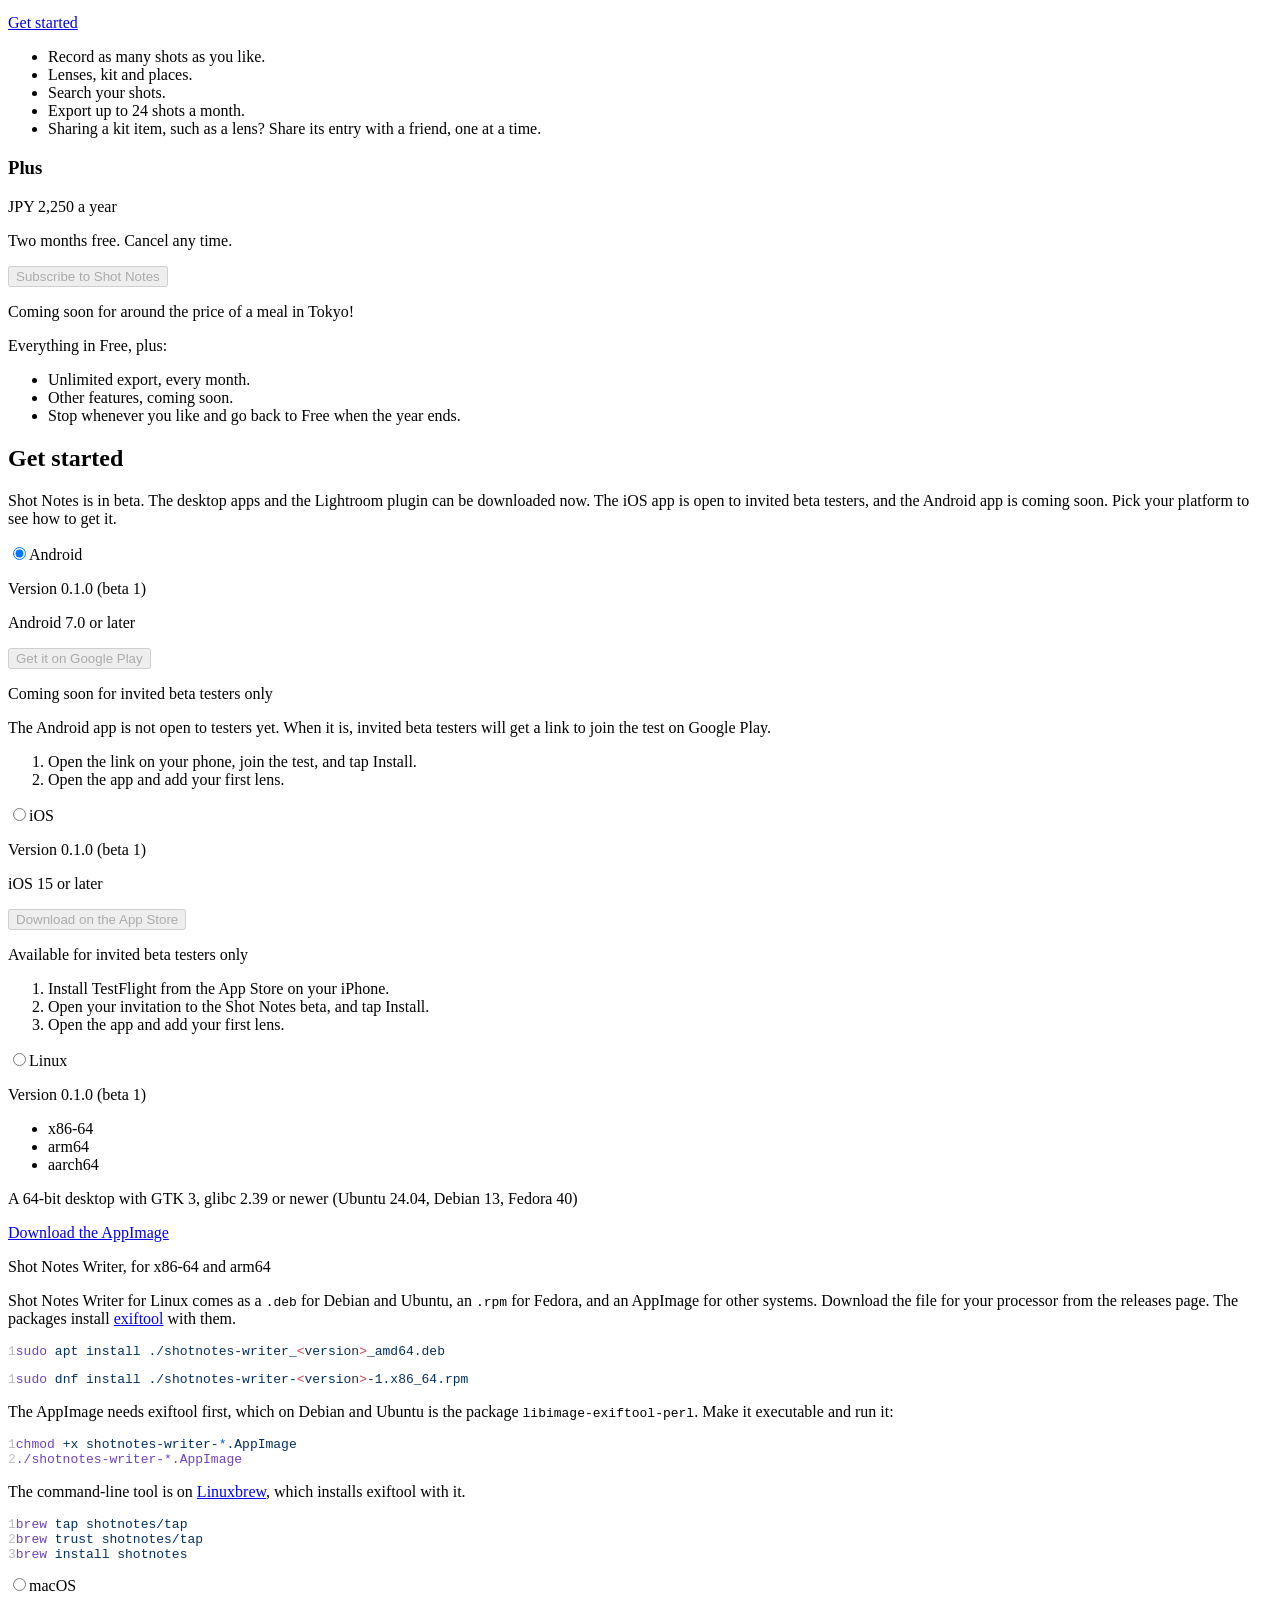
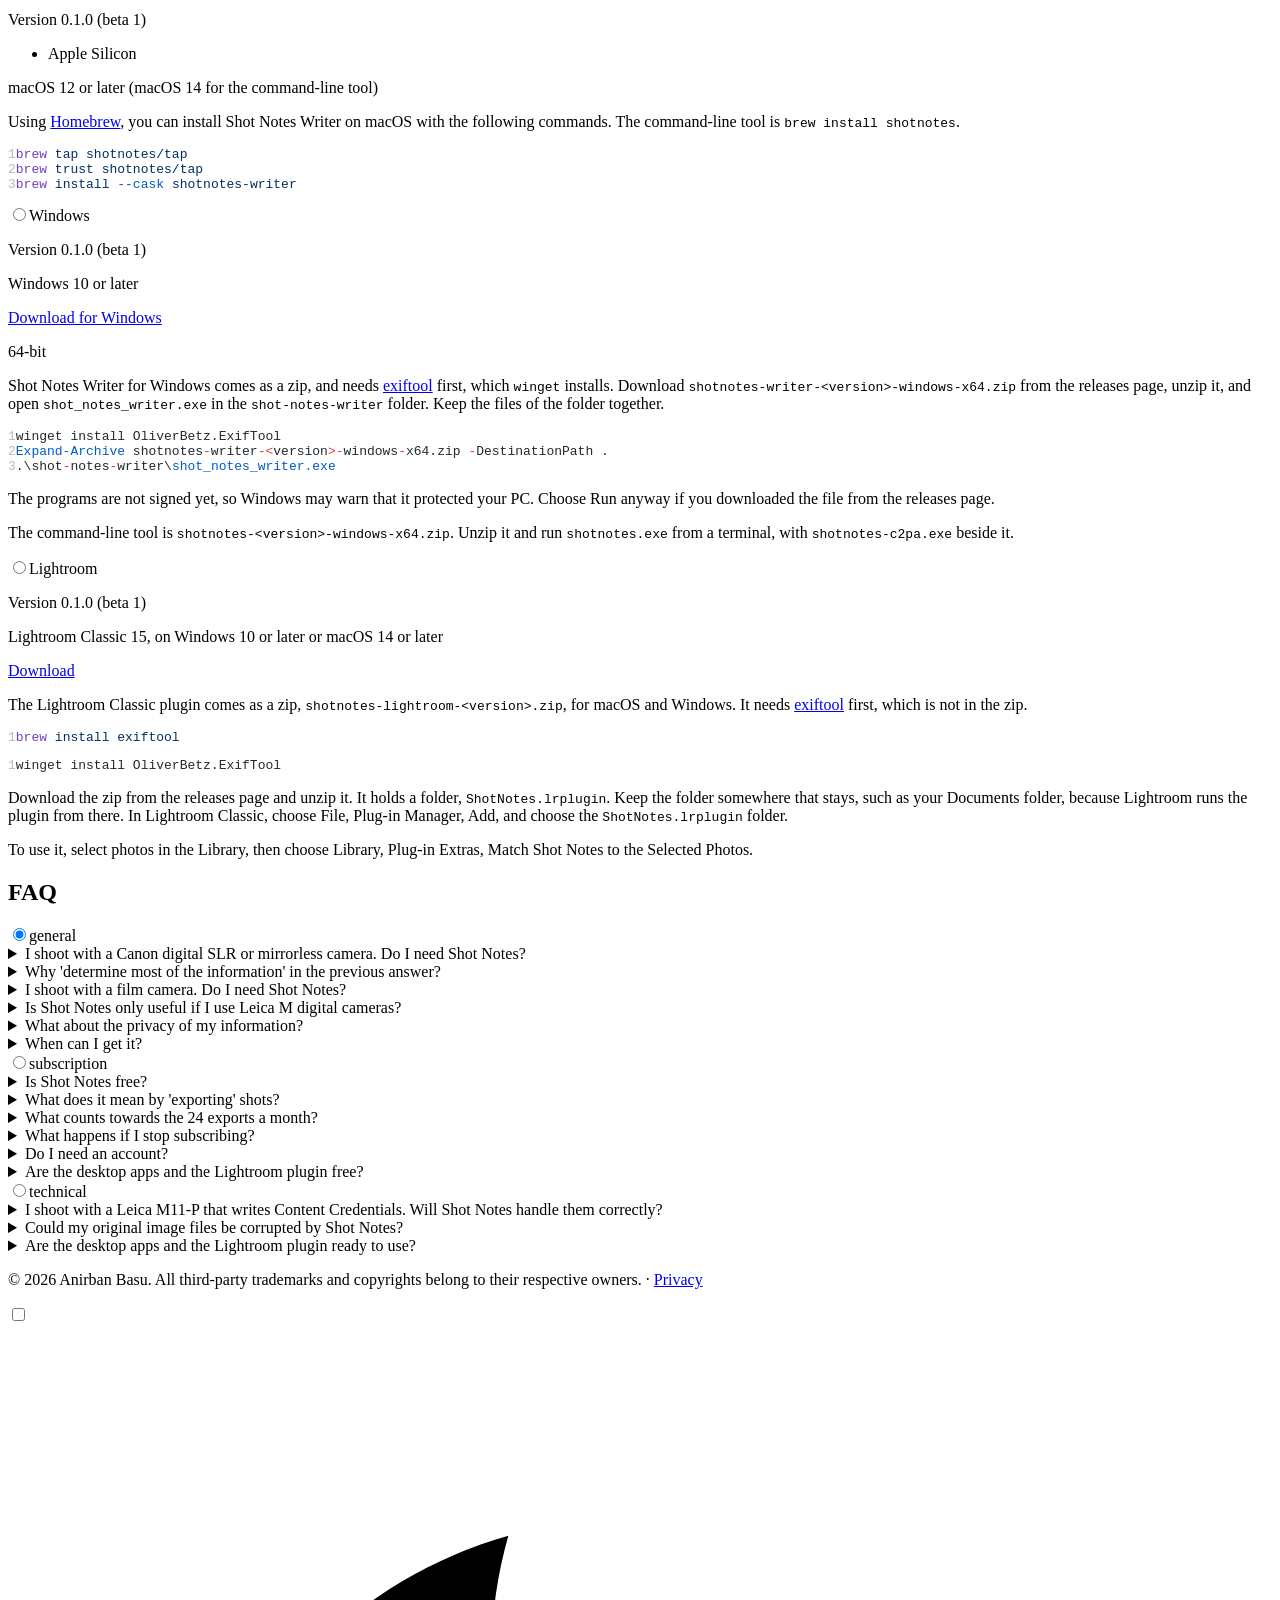
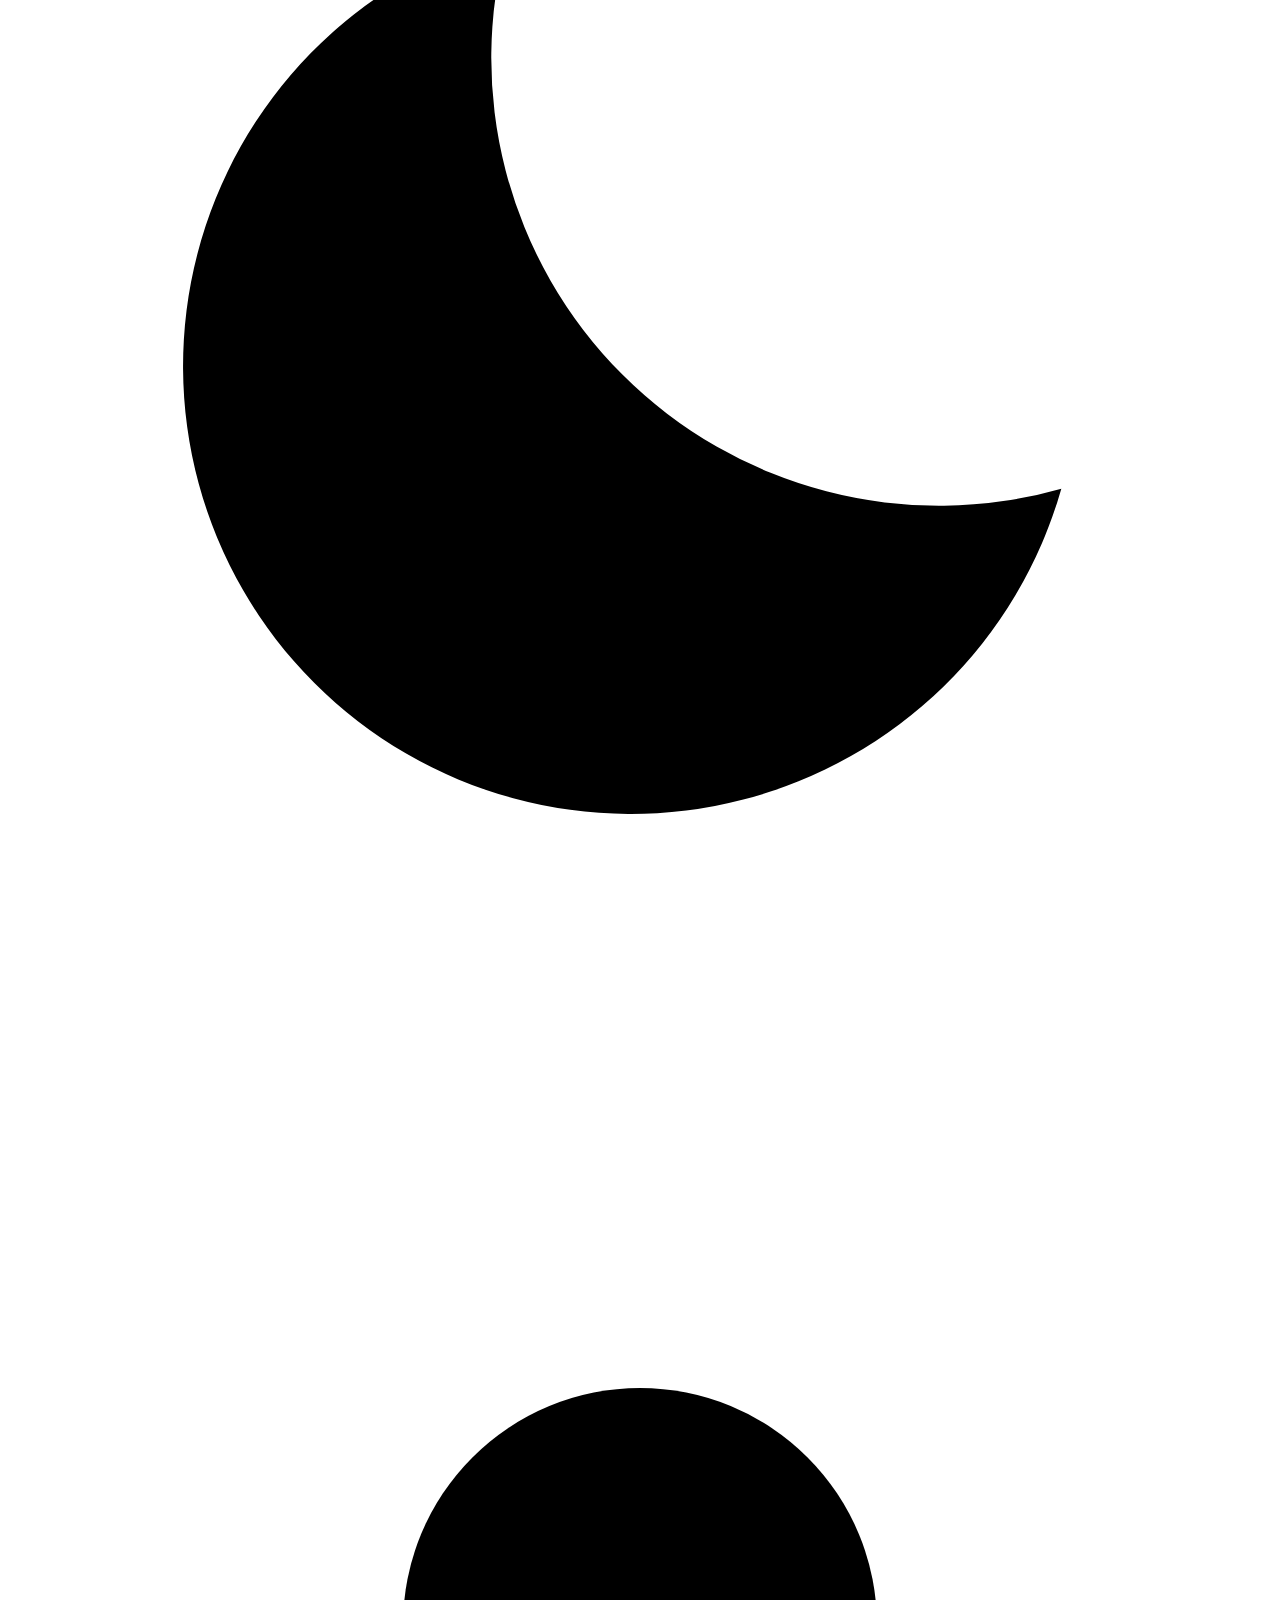
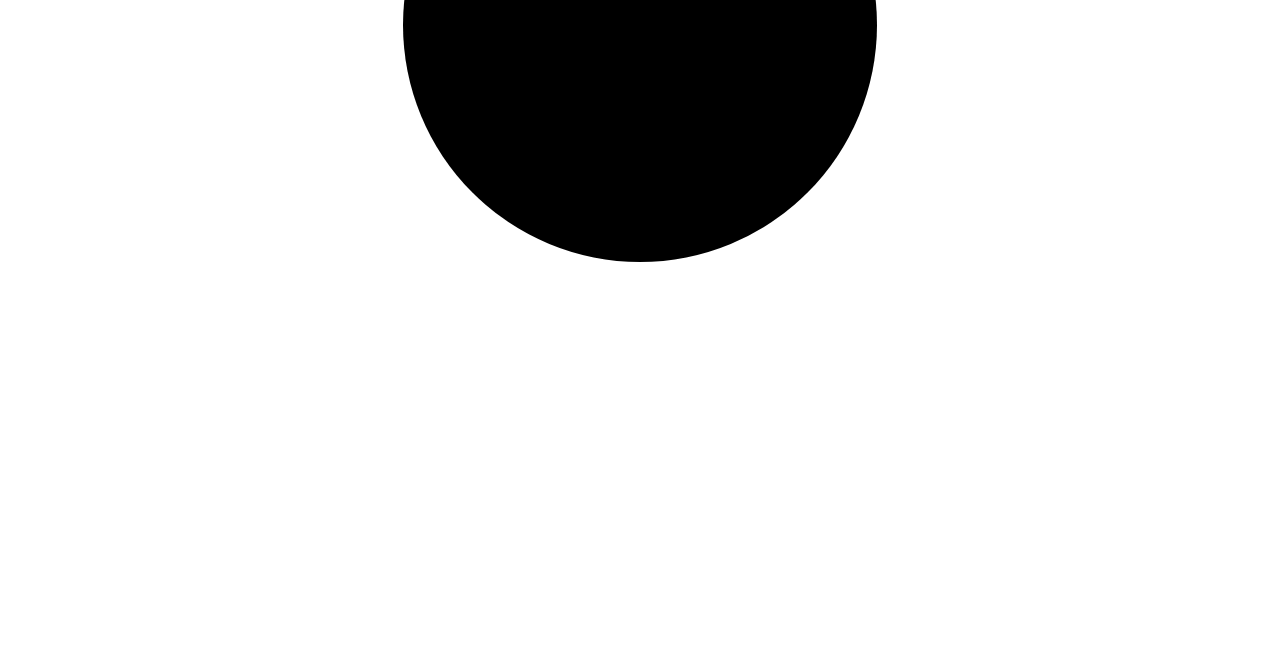
==== commit b95b8df5: "Update the website" ====
--- a/index.html
+++ b/index.html
@@ -1,4 +1,4 @@
-<!doctype html><html lang=en><head><meta charset=utf-8><meta content="width=device-width,initial-scale=1" name=viewport><title>Shot Notes</title><meta content="A quiet log for every frame you capture, kept on your own devices." name=description><link href=https://www.shotnotes.app/favicon.svg rel=icon type=image/svg+xml><link href=https://www.shotnotes.app/favicon.png rel=icon sizes=180x180 type=image/png><link href=https://www.shotnotes.app/favicon.png rel=apple-touch-icon><link href=https://www.shotnotes.app/quiet-landing.css rel=stylesheet><style>:root{--accent:#d80611;--background:#f1f0ec;--divider:#d9d8d2;--ink:#1a1a1a;--muted:#6b6b68;--mono:"DejaVu Sans Mono", "Courier New", monospace;--sans:"DejaVu Sans", Verdana, sans-serif}@media (prefers-color-scheme:dark){:root{--accent:#ff3d47;--background:#1a1a1a;--divider:#3a3935;--ink:#f1f0ec;--muted:#a09f9a}:root:has(#scheme-switch:checked){--accent:#d80611;--background:#f1f0ec;--divider:#d9d8d2;--ink:#1a1a1a;--muted:#6b6b68}}@media (prefers-color-scheme:light){:root:has(#scheme-switch:checked){--accent:#ff3d47;--background:#1a1a1a;--divider:#3a3935;--ink:#f1f0ec;--muted:#a09f9a}}</style><body><header class="grid bar"><div class=row><a class=name href=https://www.shotnotes.app/><img alt="Shot Notes" class=logo src=https://www.shotnotes.app/images/logo.svg></a><nav aria-label=Sections class=inline><a href=https://www.shotnotes.app/#why>Why</a><span aria-hidden=true class=dot>·</span><a href=https://www.shotnotes.app/#how>How</a><span aria-hidden=true class=dot>·</span><a href=https://www.shotnotes.app/#privacy>Your data</a><span aria-hidden=true class=dot>·</span><a href=https://www.shotnotes.app/#pricing>Pricing</a><span aria-hidden=true class=dot>·</span><a href=https://www.shotnotes.app/#get-started>Get started</a><span aria-hidden=true class=dot>·</span><a href=https://www.shotnotes.app/#faq>FAQ</a></nav><details class=menu><summary aria-label=Menu><span></span><span></span><span></span></summary> <nav aria-label=Sections><a href=https://www.shotnotes.app/#why>Why</a><a href=https://www.shotnotes.app/#how>How</a><a href=https://www.shotnotes.app/#privacy>Your data</a><a href=https://www.shotnotes.app/#pricing>Pricing</a><a href=https://www.shotnotes.app/#get-started>Get started</a><a href=https://www.shotnotes.app/#faq>FAQ</a></nav></details></div></header><main><section class="grid hero"><div class=text><p class=eyebrow>For digital camera photographers who shoot with manual lenses<h1 class=headline>Capture the moment.<br>Note the intent with Shot Notes.</h1><p class=lead>Shot Notes helps you manage the <i>intent</i> behind a shot: the why, the lens you chose, the aperture, and so on. Capturing the moment is a deliberative process. Noting down your creative decisions should be no less!<p class=status>In beta. The desktop apps and the Lightroom plugin are ready to download. The iOS app is open to invited beta testers, and Android is coming soon.</div></section><section class="grid section" id=why><h2>Why</h2><div class="columns columns-center"><div class=column style=--span:5><p>You captured the moment with a lens of your choice, at the aperture you set, with the intent you had. Yet, the camera may produce a digital image file that lacks that information, or worse, contains incorrect information. Shot Notes helps you record the details about your shots and correctly associate them with your digital image files.<p>For instance, the Leica M-mount is a mechanical bayonet mount that has been around since 1954. It does not have any electrical contacts, through which the camera and the lens can communicate. Thus, a beautiful lens, whether modern or vintage, Leica or third-party, is unlikely to be able to communicate the aperture you set, the focal length of the lens, even which uncoded lens it was.</div><div class=column style=--span:5><figure class="figure figure-adapt"><img alt="Illustration of a 50 mm f/2 Leica M-mount lens, front elevation." loading=lazy src=https://www.shotnotes.app/images/lens.svg style=width:100%></figure></div></div></section><section class="grid section" id=how><h2>How</h2><div class="columns columns-center"><div class=column style=--span:5><figure class="figure figure-adapt"><img alt="Diagram of the process: note the shots on the phone, export the notes, then match them to the images on the computer." loading=lazy src=https://www.shotnotes.app/images/how.svg style=width:95%></figure></div><div class=column style=--span:5><p>Here’s your workflow with Shot Notes:<ul><li>On Shot Notes, <strong>record metadata</strong>, especially aperture, lens, the focal length you used, other accessories, notes, and the time and place for every shot you take on your camera.<li>After you download your images, <strong>export your notes</strong> to the computer.<li>Using the <a href=/#get-started>desktop app or the Lightroom plugin</a> for Shot Notes, <strong>match the notes to the images</strong>, and voilà, you have the correct metadata for each image!</ul><p>Shot Notes also lets you search and filter your notes based on various criteria (e.g., date, location, lens), making it easy to find and export the information you need.</div></div></section><section class="grid section" id=privacy><h2>Your data</h2><div class="columns columns-center"><div class=column style=--span:5><p>Information about your shots stays on your devices. The phone’s location is read only when you tap the location button, and only to fill in the shot you are logging. If you turn on the option to look up place names then only Shot Notes sends the coordinates to Apple or Google, depending on you phone’s operating system, to find the name of the place. Tapping a shot’s map button hands its location to your phone’s map app. A kit item that you share by a link goes only where you send it. Read the <a href=https://www.shotnotes.app/privacy/>privacy policy</a>.</div><div class=column style=--span:5><figure class="figure figure-adapt"><img alt="Placeholder for an image to come." loading=lazy src=https://www.shotnotes.app/images/placeholder.svg style=width:50%></figure></div></div></section><section class="grid section" id=pricing><h2>Pricing</h2><div class="columns columns-center"><div class=column style=--span:10><div class=pricing><div class=pricing-tab><input checked class=pricing-radio id=pricing-monthly name=pricing type=radio><label for=pricing-monthly>Monthly</label><div class=pricing-panel><section class=plan><h3>Free</h3><p class=price><span class=amount>JPY 0</span><p class=plan-note>Free, always.</p><a class=plan-button href=#get-started>Get started</a><div class=plan-body><ul><li>Record as many shots as you like.<li>Lenses, kit and places.<li>Search your shots.<li>Export up to 24 shots a month.<li>Sharing a kit item, such as a lens? Share its entry with a friend, one at a time.</ul></div></section><section class=plan><h3>Plus</h3><p class=price><span class=amount>JPY 225</span> <span class=period>a month</span><p class=plan-note>No yearly commitment. Cancel any time.</p><button class=plan-button disabled type=button>Subscribe to Shot Notes</button><p class=footnote>Coming soon for less than the price of a cup of coffee!<p class=plan-intro>Everything in Free, plus:<div class=plan-body><ul><li>Unlimited export, every month.<li>Other features, coming soon.<li>Stop whenever you like and go back to Free the next month.</ul></div></section></div></div><div class=pricing-tab><input class=pricing-radio id=pricing-yearly name=pricing type=radio><label for=pricing-yearly>Yearly</label><div class=pricing-panel><section class=plan><h3>Free</h3><p class=price><span class=amount>JPY 0</span><p class=plan-note>Free, always.</p><a class=plan-button href=#get-started>Get started</a><div class=plan-body><ul><li>Record as many shots as you like.<li>Lenses, kit and places.<li>Search your shots.<li>Export up to 24 shots a month.<li>Sharing a kit item, such as a lens? Share its entry with a friend, one at a time.</ul></div></section><section class=plan><h3>Plus</h3><p class=price><span class=amount>JPY 2,250</span> <span class=period>a year</span><p class=plan-note>Two months free. Cancel any time.</p><button class=plan-button disabled type=button>Subscribe to Shot Notes</button><p class=footnote>Coming soon for around the price of a meal in Tokyo!<p class=plan-intro>Everything in Free, plus:<div class=plan-body><ul><li>Unlimited export, every month.<li>Other features, coming soon.<li>Stop whenever you like and go back to Free when the year ends.</ul></div></section></div></div></div></div></div></section><section class="grid section" id=get-started><h2>Get started</h2><div class="columns columns-center"><div class=column style=--span:10><p>Shot Notes is in beta. The desktop apps and the Lightroom plugin can be downloaded now. The iOS app is open to invited beta testers, and the Android app is coming soon. Pick your platform to see how to get it.<div class=get-software><div class=platform><input checked class=platform-radio id=platform-android name=platform type=radio><label for=platform-android>Android</label><div class=platform-panel><div class=platform-head><p class=platform-meta>Version 0.1.0 (beta 1)</div><p class=platform-meta>Android 7.0 or later</p><button class=plan-button disabled type=button>Get it on Google Play</button><p class=footnote>Coming soon for invited beta testers only<div class=platform-body><p>The Android app is not open to testers yet. When it is, invited beta testers will get a link to join the test on Google Play.<ol><li>Open the link on your phone, join the test, and tap Install.<li>Open the app and add your first lens.</ol></div></div></div><div class=platform><input class=platform-radio id=platform-ios name=platform type=radio><label for=platform-ios>iOS</label><div class=platform-panel><div class=platform-head><p class=platform-meta>Version 0.1.0 (beta 1)</div><p class=platform-meta>iOS 15 or later</p><button class=plan-button disabled type=button>Download on the App Store</button><p class=footnote>Available for invited beta testers only<div class=platform-body><ol><li>Install TestFlight from the App Store on your iPhone.<li>Open your invitation to the Shot Notes beta, and tap Install.<li>Open the app and add your first lens.</ol></div></div></div><div class=platform><input class=platform-radio id=platform-linux name=platform type=radio><label for=platform-linux>Linux</label><div class=platform-panel><div class=platform-head><p class=platform-meta>Version 0.1.0 (beta 1)<ul class=platform-arch><li>x86-64<li>arm64<li>aarch64</ul></div><p class=platform-meta>A 64-bit desktop with GTK 3, glibc 2.39 or newer (Ubuntu 24.04, Debian 13, Fedora 40)</p><a class=plan-button href=https://github.com/shotnotes/support/releases>Download the AppImage</a><p class=footnote>Shot Notes Writer, for x86-64 and arm64<div class=platform-body><p>Shot Notes Writer for Linux comes as a <code>.deb</code> for Debian and Ubuntu, an <code>.rpm</code> for Fedora, and an AppImage for other systems. Download the file for your processor from the releases page. The packages install <a href=https://exiftool.org/install.html rel=external>exiftool</a> with them.<pre style="color-scheme:light dark;color:light-dark(#24292e,#e1e4e8);background-color:light-dark(#fff,#24292e)" class=giallo><code data-lang=shellscript><span class=giallo-l><span aria-hidden=true class=giallo-ln style=color:light-dark(#1b1f234d,#444d56)>1</span><span style=color:light-dark(#6f42c1,#b392f0)>sudo</span><span style=color:light-dark(#032f62,#9ecbff)> apt</span><span style=color:light-dark(#032f62,#9ecbff)> install</span><span style=color:light-dark(#032f62,#9ecbff)> ./shotnotes-writer_</span><span style=color:light-dark(#d73a49,#f97583)>&lt;</span><span style=color:light-dark(#032f62,#9ecbff)>versio</span><span>n</span><span style=color:light-dark(#d73a49,#f97583)>></span><span style=color:light-dark(#032f62,#9ecbff)>_amd64.deb</span></span></code></pre><pre style="color-scheme:light dark;color:light-dark(#24292e,#e1e4e8);background-color:light-dark(#fff,#24292e)" class=giallo><code data-lang=shellscript><span class=giallo-l><span aria-hidden=true class=giallo-ln style=color:light-dark(#1b1f234d,#444d56)>1</span><span style=color:light-dark(#6f42c1,#b392f0)>sudo</span><span style=color:light-dark(#032f62,#9ecbff)> dnf</span><span style=color:light-dark(#032f62,#9ecbff)> install</span><span style=color:light-dark(#032f62,#9ecbff)> ./shotnotes-writer-</span><span style=color:light-dark(#d73a49,#f97583)>&lt;</span><span style=color:light-dark(#032f62,#9ecbff)>versio</span><span>n</span><span style=color:light-dark(#d73a49,#f97583)>></span><span style=color:light-dark(#032f62,#9ecbff)>-1.x86_64.rpm</span></span></code></pre><p>The AppImage needs exiftool first, which on Debian and Ubuntu is the package <code>libimage-exiftool-perl</code>. Make it executable and run it:<pre style="color-scheme:light dark;color:light-dark(#24292e,#e1e4e8);background-color:light-dark(#fff,#24292e)" class=giallo><code data-lang=shellscript><span class=giallo-l><span aria-hidden=true class=giallo-ln style=color:light-dark(#1b1f234d,#444d56)>1</span><span style=color:light-dark(#6f42c1,#b392f0)>chmod</span><span style=color:light-dark(#032f62,#9ecbff)> +x</span><span style=color:light-dark(#032f62,#9ecbff)> shotnotes-writer-</span><span style=color:light-dark(#005cc5,#79b8ff)>*</span><span style=color:light-dark(#032f62,#9ecbff)>.AppImage</span></span>
+<!doctype html><html lang=en><head><meta charset=utf-8><meta content="width=device-width,initial-scale=1" name=viewport><title>Shot Notes</title><meta content="A quiet log for every frame you capture, kept on your own devices." name=description><link href=https://www.shotnotes.app/favicon.svg rel=icon type=image/svg+xml><link href=https://www.shotnotes.app/favicon.png rel=icon sizes=180x180 type=image/png><link href=https://www.shotnotes.app/favicon.png rel=apple-touch-icon><link href=https://www.shotnotes.app/quiet-landing.css rel=stylesheet><style>:root{--accent:#d80611;--background:#f1f0ec;--divider:#d9d8d2;--ink:#1a1a1a;--muted:#6b6b68;--mono:"DejaVu Sans Mono", "Courier New", monospace;--sans:"DejaVu Sans", Verdana, sans-serif}@media (prefers-color-scheme:dark){:root{--accent:#ff3d47;--background:#1a1a1a;--divider:#3a3935;--ink:#f1f0ec;--muted:#a09f9a}:root:has(#scheme-switch:checked){--accent:#d80611;--background:#f1f0ec;--divider:#d9d8d2;--ink:#1a1a1a;--muted:#6b6b68}}@media (prefers-color-scheme:light){:root:has(#scheme-switch:checked){--accent:#ff3d47;--background:#1a1a1a;--divider:#3a3935;--ink:#f1f0ec;--muted:#a09f9a}}</style><body><header class="grid bar"><div class=row><a class=name href=https://www.shotnotes.app/><img alt="Shot Notes" class=logo src=https://www.shotnotes.app/images/logo.svg></a><nav aria-label=Sections class=inline><a href=https://www.shotnotes.app/#why>Why</a><span aria-hidden=true class=dot>·</span><a href=https://www.shotnotes.app/#how>How</a><span aria-hidden=true class=dot>·</span><a href=https://www.shotnotes.app/#privacy>Your data</a><span aria-hidden=true class=dot>·</span><a href=https://www.shotnotes.app/#pricing>Pricing</a><span aria-hidden=true class=dot>·</span><a href=https://www.shotnotes.app/#get-started>Get started</a><span aria-hidden=true class=dot>·</span><a href=https://www.shotnotes.app/#faq>FAQ</a><span aria-hidden=true class=dot>·</span><a href=https://www.shotnotes.app/support/>Docs</a></nav><details class=menu><summary aria-label=Menu><span></span><span></span><span></span></summary> <nav aria-label=Sections><a href=https://www.shotnotes.app/#why>Why</a><a href=https://www.shotnotes.app/#how>How</a><a href=https://www.shotnotes.app/#privacy>Your data</a><a href=https://www.shotnotes.app/#pricing>Pricing</a><a href=https://www.shotnotes.app/#get-started>Get started</a><a href=https://www.shotnotes.app/#faq>FAQ</a><a href=https://www.shotnotes.app/support/>Docs</a></nav></details></div></header><main><section class="grid hero"><div class=text><p class=eyebrow>For digital camera photographers who shoot with manual lenses<h1 class=headline>Capture the moment.<br>Note the intent with Shot Notes.</h1><p class=lead>Shot Notes helps you manage the <i>intent</i> behind a shot: the why, the lens you chose, the aperture, and so on. Capturing the moment is a deliberative process. Noting down your creative decisions should be no less!<p class=status>In beta. The desktop apps and the Lightroom plugin are ready to download. The iOS app is open to invited beta testers, and Android is coming soon.</div></section><section class="grid section" id=why><h2>Why</h2><div class="columns columns-center"><div class=column style=--span:5><p>You captured the moment with a lens of your choice, at the aperture you set, with the intent you had. Yet, the camera may produce a digital image file that lacks that information, or worse, contains incorrect information. Shot Notes helps you record the details about your shots and correctly associate them with your digital image files.<p>For instance, the Leica M-mount is a mechanical bayonet mount that has been around since 1954. It does not have any electrical contacts, through which the camera and the lens can communicate. Thus, a beautiful lens, whether modern or vintage, Leica or third-party, is unlikely to be able to communicate the aperture you set, the focal length of the lens, even which uncoded lens it was.</div><div class=column style=--span:5><figure class="figure figure-adapt"><img alt="Illustration of a 50 mm f/2 Leica M-mount lens, front elevation." loading=lazy src=https://www.shotnotes.app/images/lens.svg style=width:100%></figure></div></div></section><section class="grid section" id=how><h2>How</h2><div class="columns columns-center"><div class=column style=--span:5><figure class="figure figure-adapt"><img alt="Diagram of the process: note the shots on the phone, export the notes, then match them to the images on the computer." loading=lazy src=https://www.shotnotes.app/images/how.svg style=width:95%></figure></div><div class=column style=--span:5><p>Here’s your workflow with Shot Notes:<ul><li>On Shot Notes, <strong>record metadata</strong>, especially aperture, lens, the focal length you used, other accessories, notes, and the time and place for every shot you take on your camera.<li>After you download your images, <strong>export your notes</strong> to the computer.<li>Using the <a href=/#get-started>desktop app or the Lightroom plugin</a> for Shot Notes, <strong>match the notes to the images</strong>, and voilà, you have the correct metadata for each image!</ul><p>Shot Notes also lets you search and filter your notes based on various criteria (e.g., date, location, lens), making it easy to find and export the information you need.</div></div></section><section class="grid section" id=privacy><h2>Your data</h2><div class="columns columns-center"><div class=column style=--span:5><p>Information about your shots stays on your devices. The phone’s location is read only when you tap the location button, and only to fill in the shot you are logging. If you turn on the option to look up place names then only Shot Notes sends the coordinates to Apple or Google, depending on you phone’s operating system, to find the name of the place. Tapping a shot’s map button hands its location to your phone’s map app. A kit item that you share by a link goes only where you send it. Read the <a href=https://www.shotnotes.app/privacy/>privacy policy</a>.</div><div class=column style=--span:5><figure class="figure figure-adapt"><img alt="Placeholder for an image to come." loading=lazy src=https://www.shotnotes.app/images/placeholder.svg style=width:50%></figure></div></div></section><section class="grid section" id=pricing><h2>Pricing</h2><div class="columns columns-center"><div class=column style=--span:10><div class=pricing><div class=pricing-tab><input checked class=pricing-radio id=pricing-monthly name=pricing type=radio><label for=pricing-monthly>Monthly</label><div class=pricing-panel><section class=plan><h3>Free</h3><p class=price><span class=amount>JPY 0</span><p class=plan-note>Free, always.</p><a class=plan-button href=#get-started>Get started</a><div class=plan-body><ul><li>Record as many shots as you like.<li>Lenses, kit and places.<li>Search your shots.<li>Export up to 24 shots a month.<li>Sharing a kit item, such as a lens? Share its entry with a friend, one at a time.</ul></div></section><section class=plan><h3>Plus</h3><p class=price><span class=amount>JPY 225</span> <span class=period>a month</span><p class=plan-note>No yearly commitment. Cancel any time.</p><button class=plan-button disabled type=button>Subscribe to Shot Notes</button><p class=footnote>Coming soon for less than the price of a cup of coffee!<p class=plan-intro>Everything in Free, plus:<div class=plan-body><ul><li>Unlimited export, every month.<li>Other features, coming soon.<li>Stop whenever you like and go back to Free the next month.</ul></div></section></div></div><div class=pricing-tab><input class=pricing-radio id=pricing-yearly name=pricing type=radio><label for=pricing-yearly>Yearly</label><div class=pricing-panel><section class=plan><h3>Free</h3><p class=price><span class=amount>JPY 0</span><p class=plan-note>Free, always.</p><a class=plan-button href=#get-started>Get started</a><div class=plan-body><ul><li>Record as many shots as you like.<li>Lenses, kit and places.<li>Search your shots.<li>Export up to 24 shots a month.<li>Sharing a kit item, such as a lens? Share its entry with a friend, one at a time.</ul></div></section><section class=plan><h3>Plus</h3><p class=price><span class=amount>JPY 2,250</span> <span class=period>a year</span><p class=plan-note>Two months free. Cancel any time.</p><button class=plan-button disabled type=button>Subscribe to Shot Notes</button><p class=footnote>Coming soon for around the price of a meal in Tokyo!<p class=plan-intro>Everything in Free, plus:<div class=plan-body><ul><li>Unlimited export, every month.<li>Other features, coming soon.<li>Stop whenever you like and go back to Free when the year ends.</ul></div></section></div></div></div></div></div></section><section class="grid section" id=get-started><h2>Get started</h2><div class="columns columns-center"><div class=column style=--span:10><p>Shot Notes is in beta. The desktop apps and the Lightroom plugin can be downloaded now. The iOS app is open to invited beta testers, and the Android app is coming soon. Pick your platform to see how to get it.<div class=get-software><div class=platform><input checked class=platform-radio id=platform-android name=platform type=radio><label for=platform-android>Android</label><div class=platform-panel><div class=platform-head><p class=platform-meta>Version 0.1.0 (beta 1)</div><p class=platform-meta>Android 7.0 or later</p><button class=plan-button disabled type=button>Get it on Google Play</button><p class=footnote>Coming soon for invited beta testers only<div class=platform-body><p>The Android app is not open to testers yet. When it is, invited beta testers will get a link to join the test on Google Play.<ol><li>Open the link on your phone, join the test, and tap Install.<li>Open the app and add your first lens.</ol></div></div></div><div class=platform><input class=platform-radio id=platform-ios name=platform type=radio><label for=platform-ios>iOS</label><div class=platform-panel><div class=platform-head><p class=platform-meta>Version 0.1.0 (beta 1)</div><p class=platform-meta>iOS 15 or later</p><button class=plan-button disabled type=button>Download on the App Store</button><p class=footnote>Available for invited beta testers only<div class=platform-body><ol><li>Install TestFlight from the App Store on your iPhone.<li>Open your invitation to the Shot Notes beta, and tap Install.<li>Open the app and add your first lens.</ol></div></div></div><div class=platform><input class=platform-radio id=platform-linux name=platform type=radio><label for=platform-linux>Linux</label><div class=platform-panel><div class=platform-head><p class=platform-meta>Version 0.1.0 (beta 1)<ul class=platform-arch><li>x86-64<li>arm64<li>aarch64</ul></div><p class=platform-meta>A 64-bit desktop with GTK 3, glibc 2.39 or newer (Ubuntu 24.04, Debian 13, Fedora 40)</p><a class=plan-button href=https://github.com/shotnotes/support/releases>Download the AppImage</a><p class=footnote>Shot Notes Writer, for x86-64 and arm64<div class=platform-body><p>Shot Notes Writer for Linux comes as a <code>.deb</code> for Debian and Ubuntu, an <code>.rpm</code> for Fedora, and an AppImage for other systems. Download the file for your processor from the releases page. The packages install <a href=https://exiftool.org/install.html rel=external>exiftool</a> with them.<pre style="color-scheme:light dark;color:light-dark(#24292e,#e1e4e8);background-color:light-dark(#fff,#24292e)" class=giallo><code data-lang=shellscript><span class=giallo-l><span aria-hidden=true class=giallo-ln style=color:light-dark(#1b1f234d,#444d56)>1</span><span style=color:light-dark(#6f42c1,#b392f0)>sudo</span><span style=color:light-dark(#032f62,#9ecbff)> apt</span><span style=color:light-dark(#032f62,#9ecbff)> install</span><span style=color:light-dark(#032f62,#9ecbff)> ./shotnotes-writer_</span><span style=color:light-dark(#d73a49,#f97583)>&lt;</span><span style=color:light-dark(#032f62,#9ecbff)>versio</span><span>n</span><span style=color:light-dark(#d73a49,#f97583)>></span><span style=color:light-dark(#032f62,#9ecbff)>_amd64.deb</span></span></code></pre><pre style="color-scheme:light dark;color:light-dark(#24292e,#e1e4e8);background-color:light-dark(#fff,#24292e)" class=giallo><code data-lang=shellscript><span class=giallo-l><span aria-hidden=true class=giallo-ln style=color:light-dark(#1b1f234d,#444d56)>1</span><span style=color:light-dark(#6f42c1,#b392f0)>sudo</span><span style=color:light-dark(#032f62,#9ecbff)> dnf</span><span style=color:light-dark(#032f62,#9ecbff)> install</span><span style=color:light-dark(#032f62,#9ecbff)> ./shotnotes-writer-</span><span style=color:light-dark(#d73a49,#f97583)>&lt;</span><span style=color:light-dark(#032f62,#9ecbff)>versio</span><span>n</span><span style=color:light-dark(#d73a49,#f97583)>></span><span style=color:light-dark(#032f62,#9ecbff)>-1.x86_64.rpm</span></span></code></pre><p>The AppImage needs exiftool first, which on Debian and Ubuntu is the package <code>libimage-exiftool-perl</code>. Make it executable and run it:<pre style="color-scheme:light dark;color:light-dark(#24292e,#e1e4e8);background-color:light-dark(#fff,#24292e)" class=giallo><code data-lang=shellscript><span class=giallo-l><span aria-hidden=true class=giallo-ln style=color:light-dark(#1b1f234d,#444d56)>1</span><span style=color:light-dark(#6f42c1,#b392f0)>chmod</span><span style=color:light-dark(#032f62,#9ecbff)> +x</span><span style=color:light-dark(#032f62,#9ecbff)> shotnotes-writer-</span><span style=color:light-dark(#005cc5,#79b8ff)>*</span><span style=color:light-dark(#032f62,#9ecbff)>.AppImage</span></span>
 <span class=giallo-l><span aria-hidden=true class=giallo-ln style=color:light-dark(#1b1f234d,#444d56)>2</span><span style=color:light-dark(#6f42c1,#b392f0)>./shotnotes-writer-*.AppImage</span></span></code></pre><p>The command-line tool is on <a href=https://docs.brew.sh/Homebrew-on-Linux rel=external>Linuxbrew</a>, which installs exiftool with it.<pre style="color-scheme:light dark;color:light-dark(#24292e,#e1e4e8);background-color:light-dark(#fff,#24292e)" class=giallo><code data-lang=shellscript><span class=giallo-l><span aria-hidden=true class=giallo-ln style=color:light-dark(#1b1f234d,#444d56)>1</span><span style=color:light-dark(#6f42c1,#b392f0)>brew</span><span style=color:light-dark(#032f62,#9ecbff)> tap</span><span style=color:light-dark(#032f62,#9ecbff)> shotnotes/tap</span></span>
 <span class=giallo-l><span aria-hidden=true class=giallo-ln style=color:light-dark(#1b1f234d,#444d56)>2</span><span style=color:light-dark(#6f42c1,#b392f0)>brew</span><span style=color:light-dark(#032f62,#9ecbff)> trust</span><span style=color:light-dark(#032f62,#9ecbff)> shotnotes/tap</span></span>
 <span class=giallo-l><span aria-hidden=true class=giallo-ln style=color:light-dark(#1b1f234d,#444d56)>3</span><span style=color:light-dark(#6f42c1,#b392f0)>brew</span><span style=color:light-dark(#032f62,#9ecbff)> install</span><span style=color:light-dark(#032f62,#9ecbff)> shotnotes</span></span></code></pre></div></div></div><div class=platform><input class=platform-radio id=platform-macos name=platform type=radio><label for=platform-macos>macOS</label><div class=platform-panel><div class=platform-head><p class=platform-meta>Version 0.1.0 (beta 1)<ul class=platform-arch><li>Apple Silicon</ul></div><p class=platform-meta>macOS 12 or later (macOS 14 for the command-line tool)<div class=platform-body><p>Using <a href=https://brew.sh/ rel=external>Homebrew</a>, you can install Shot Notes Writer on macOS with the following commands. The command-line tool is <code>brew install shotnotes</code>.<pre style="color-scheme:light dark;color:light-dark(#24292e,#e1e4e8);background-color:light-dark(#fff,#24292e)" class=giallo><code data-lang=shellscript><span class=giallo-l><span aria-hidden=true class=giallo-ln style=color:light-dark(#1b1f234d,#444d56)>1</span><span style=color:light-dark(#6f42c1,#b392f0)>brew</span><span style=color:light-dark(#032f62,#9ecbff)> tap</span><span style=color:light-dark(#032f62,#9ecbff)> shotnotes/tap</span></span>
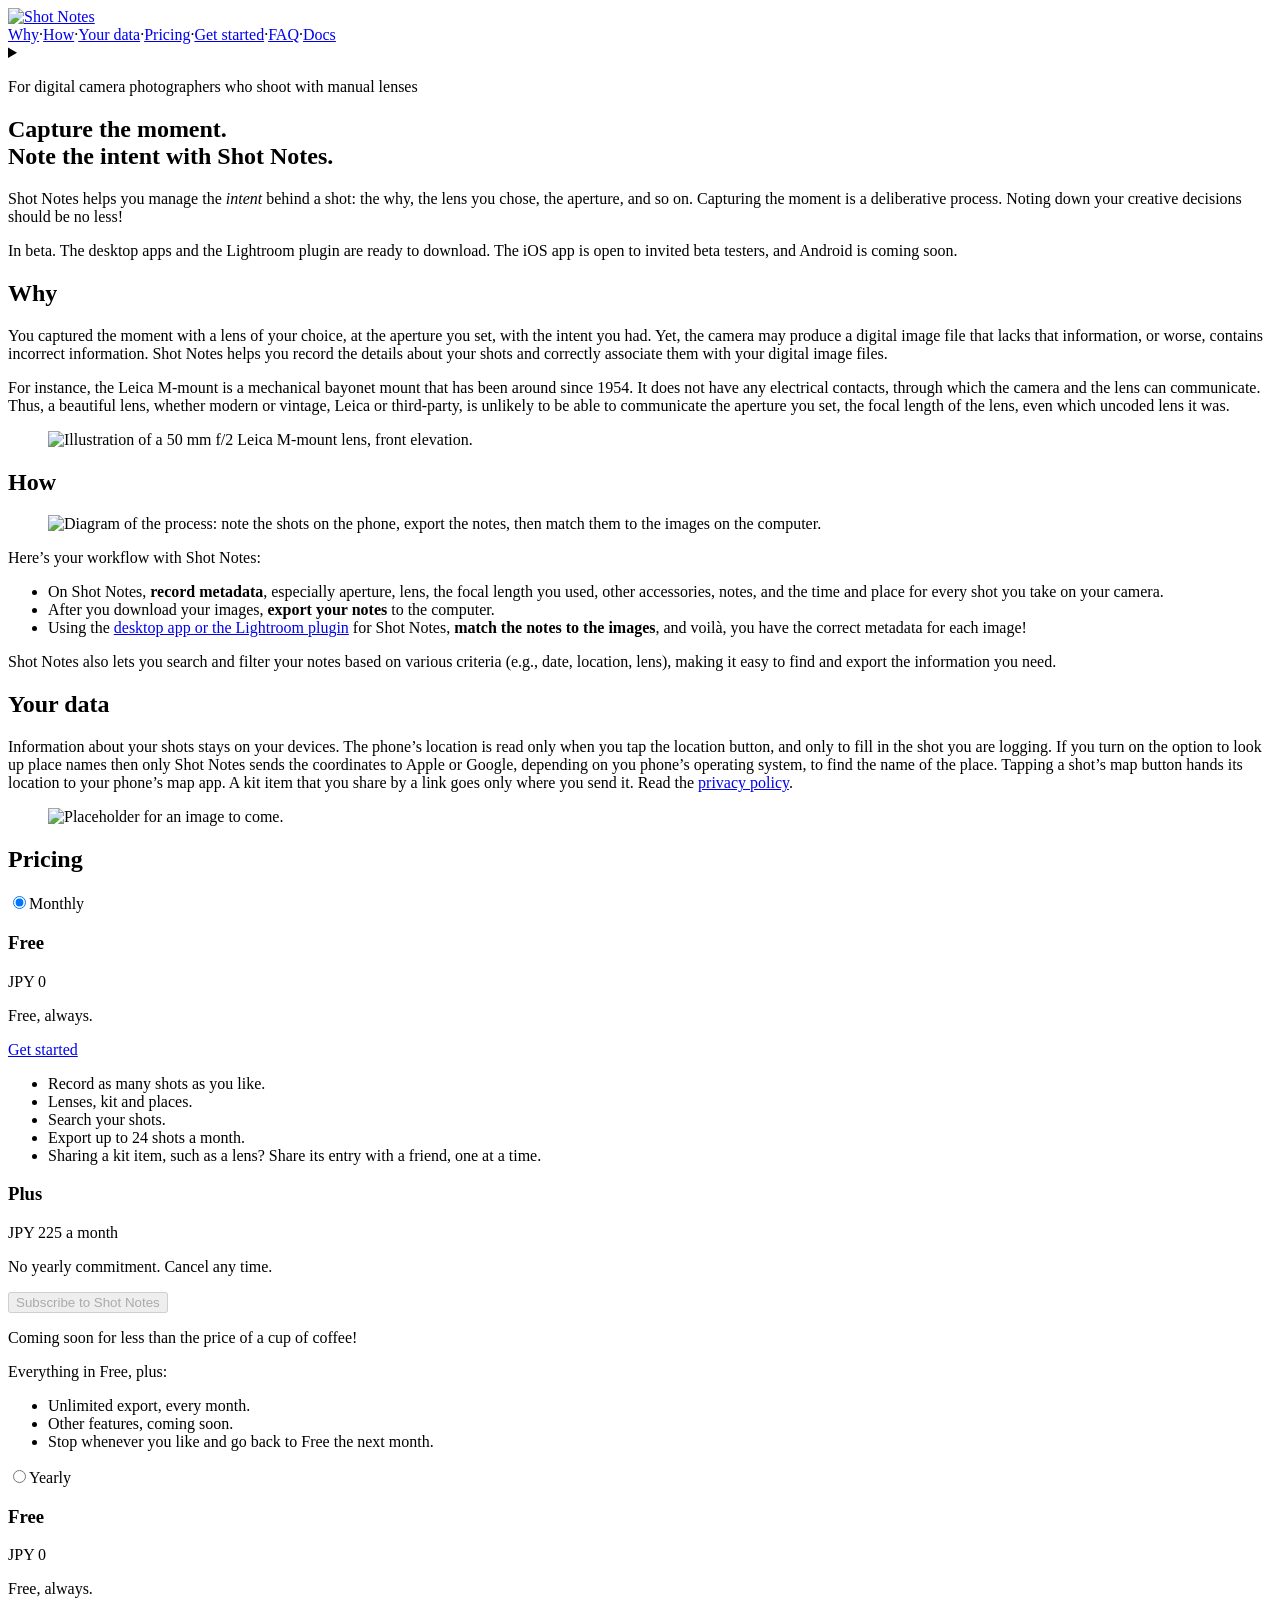
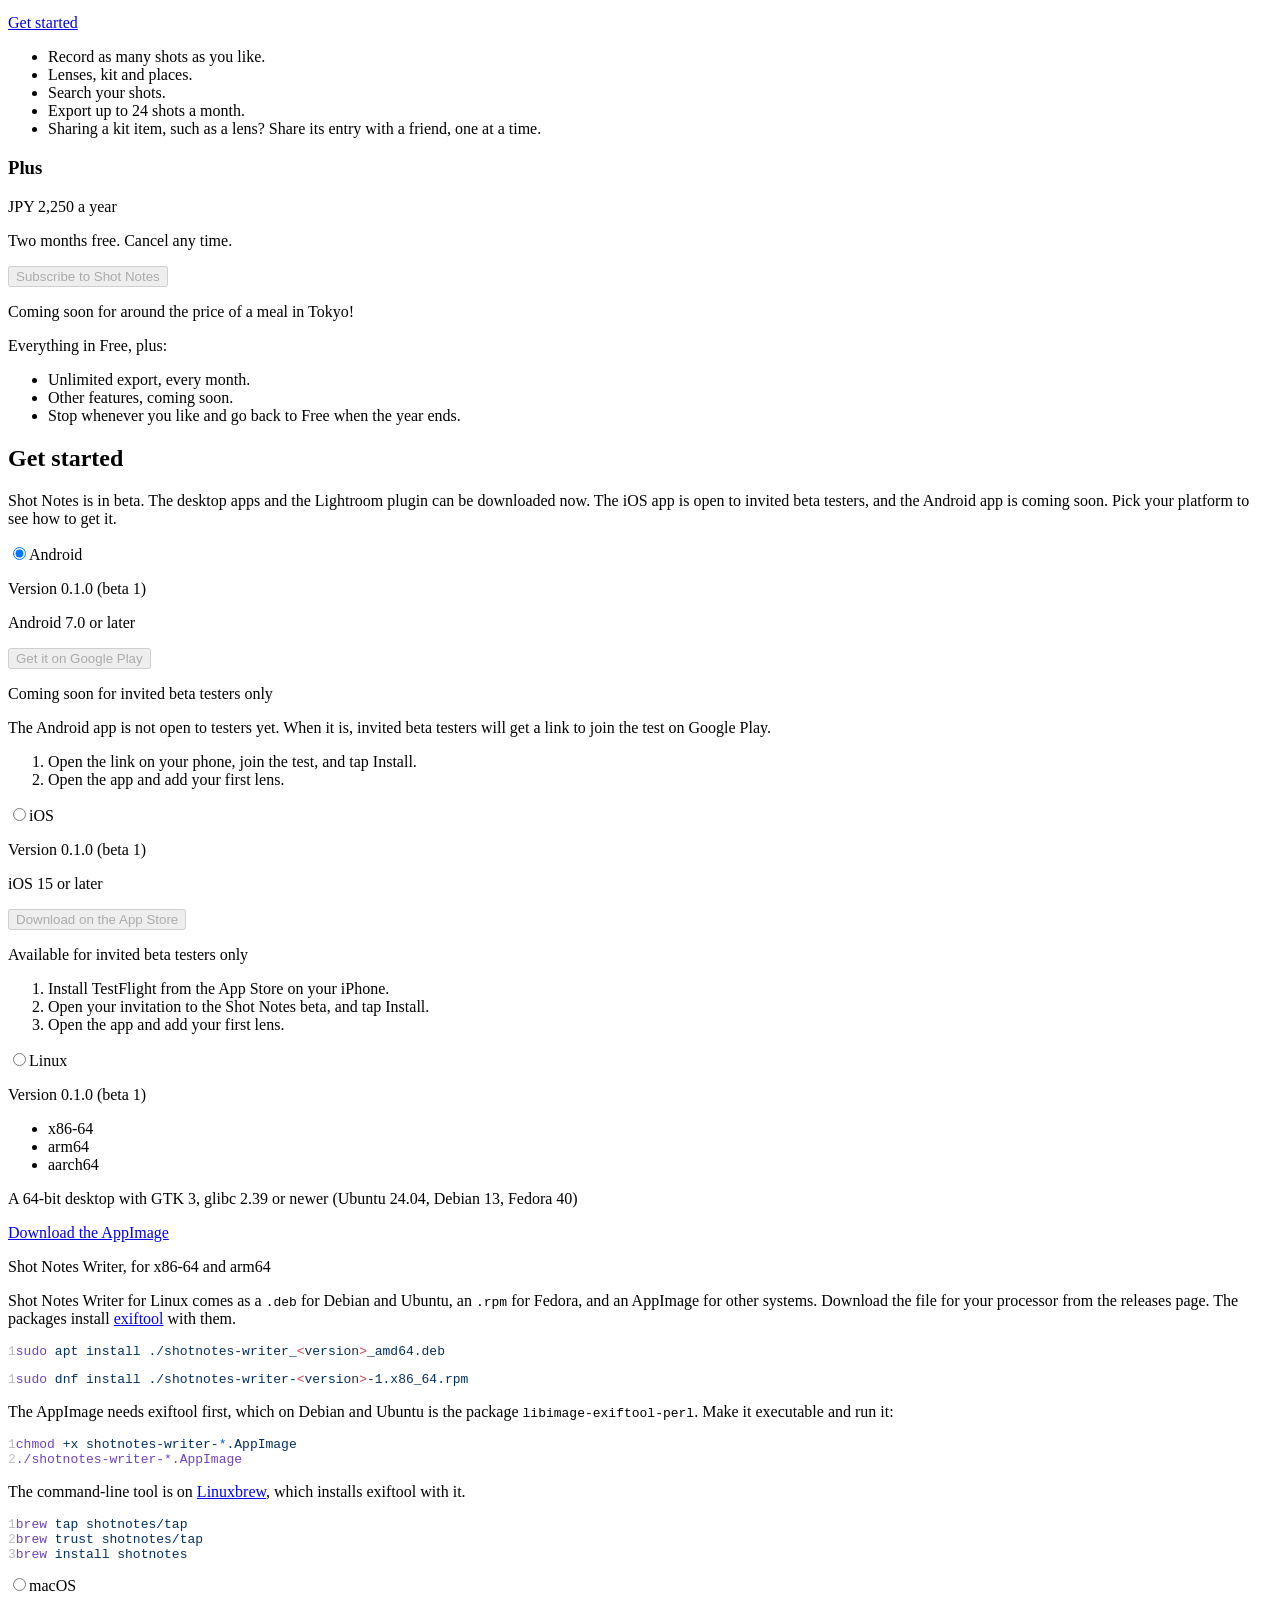
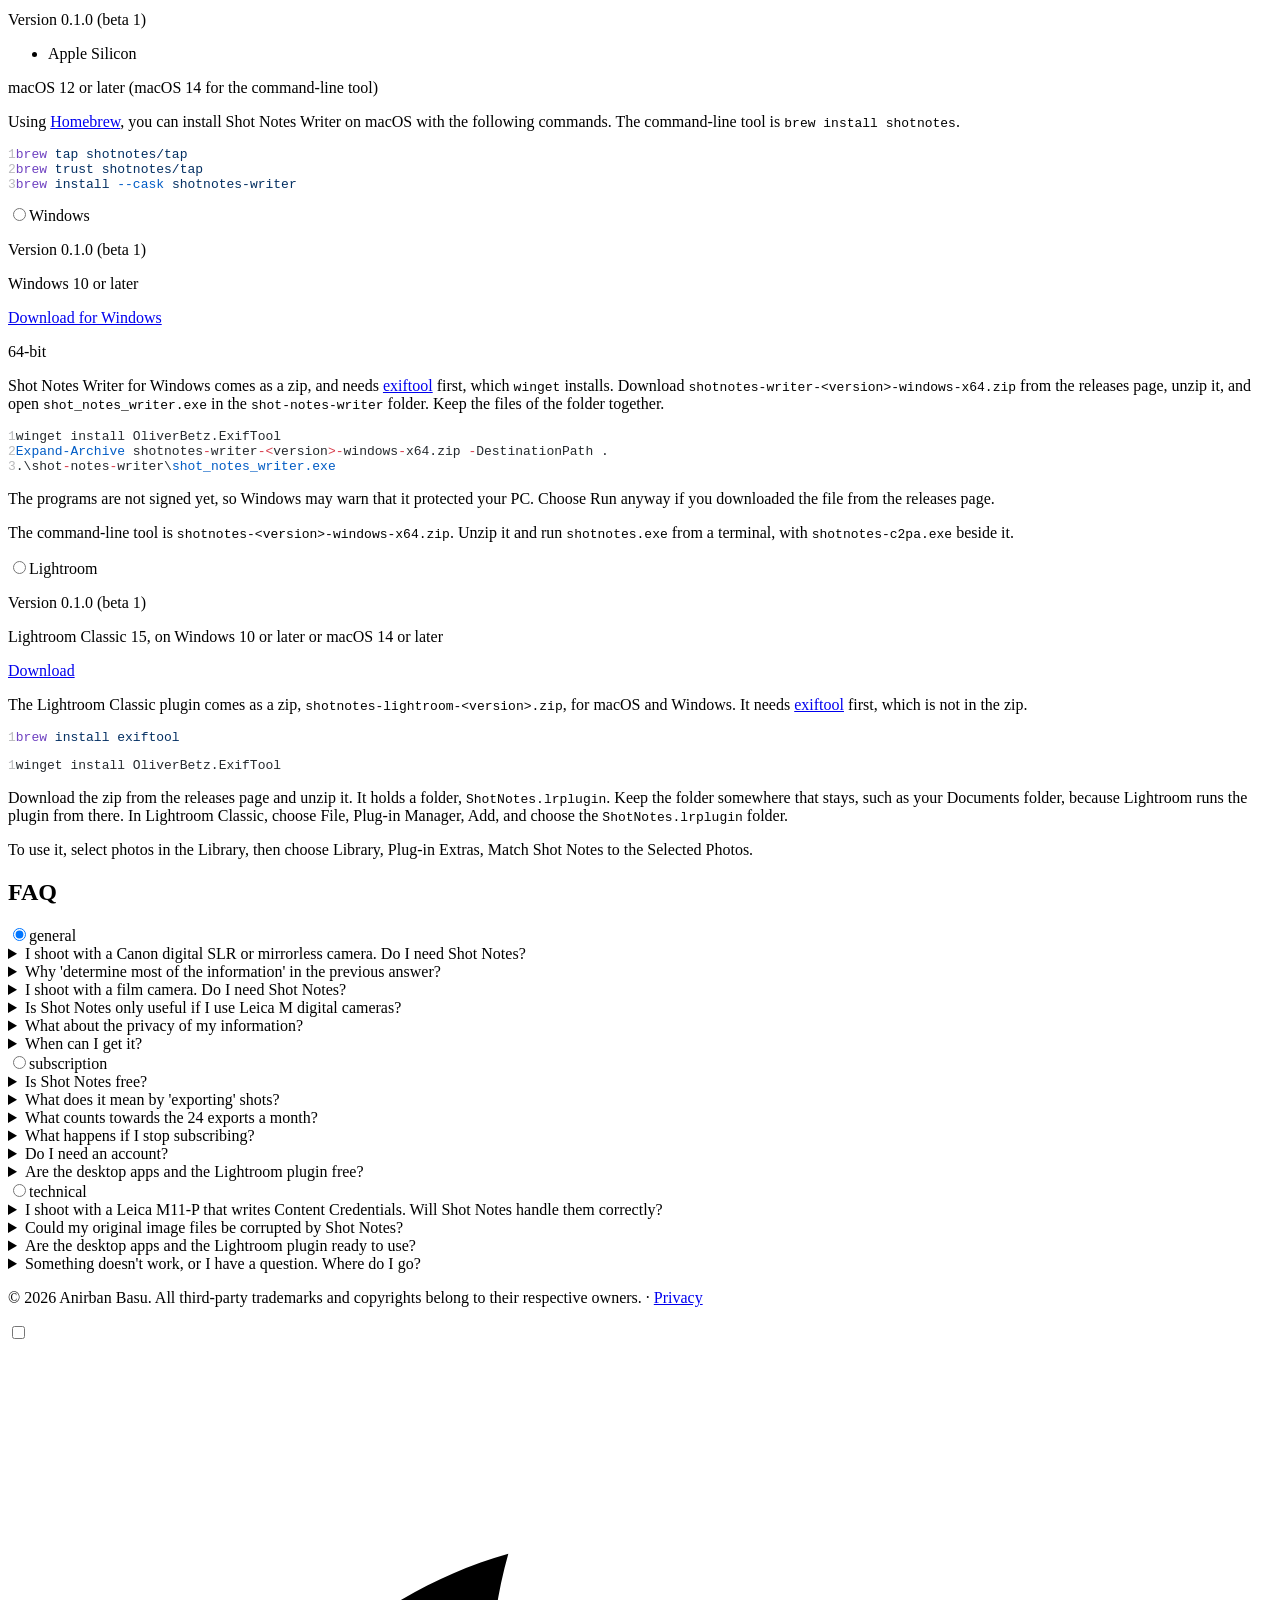
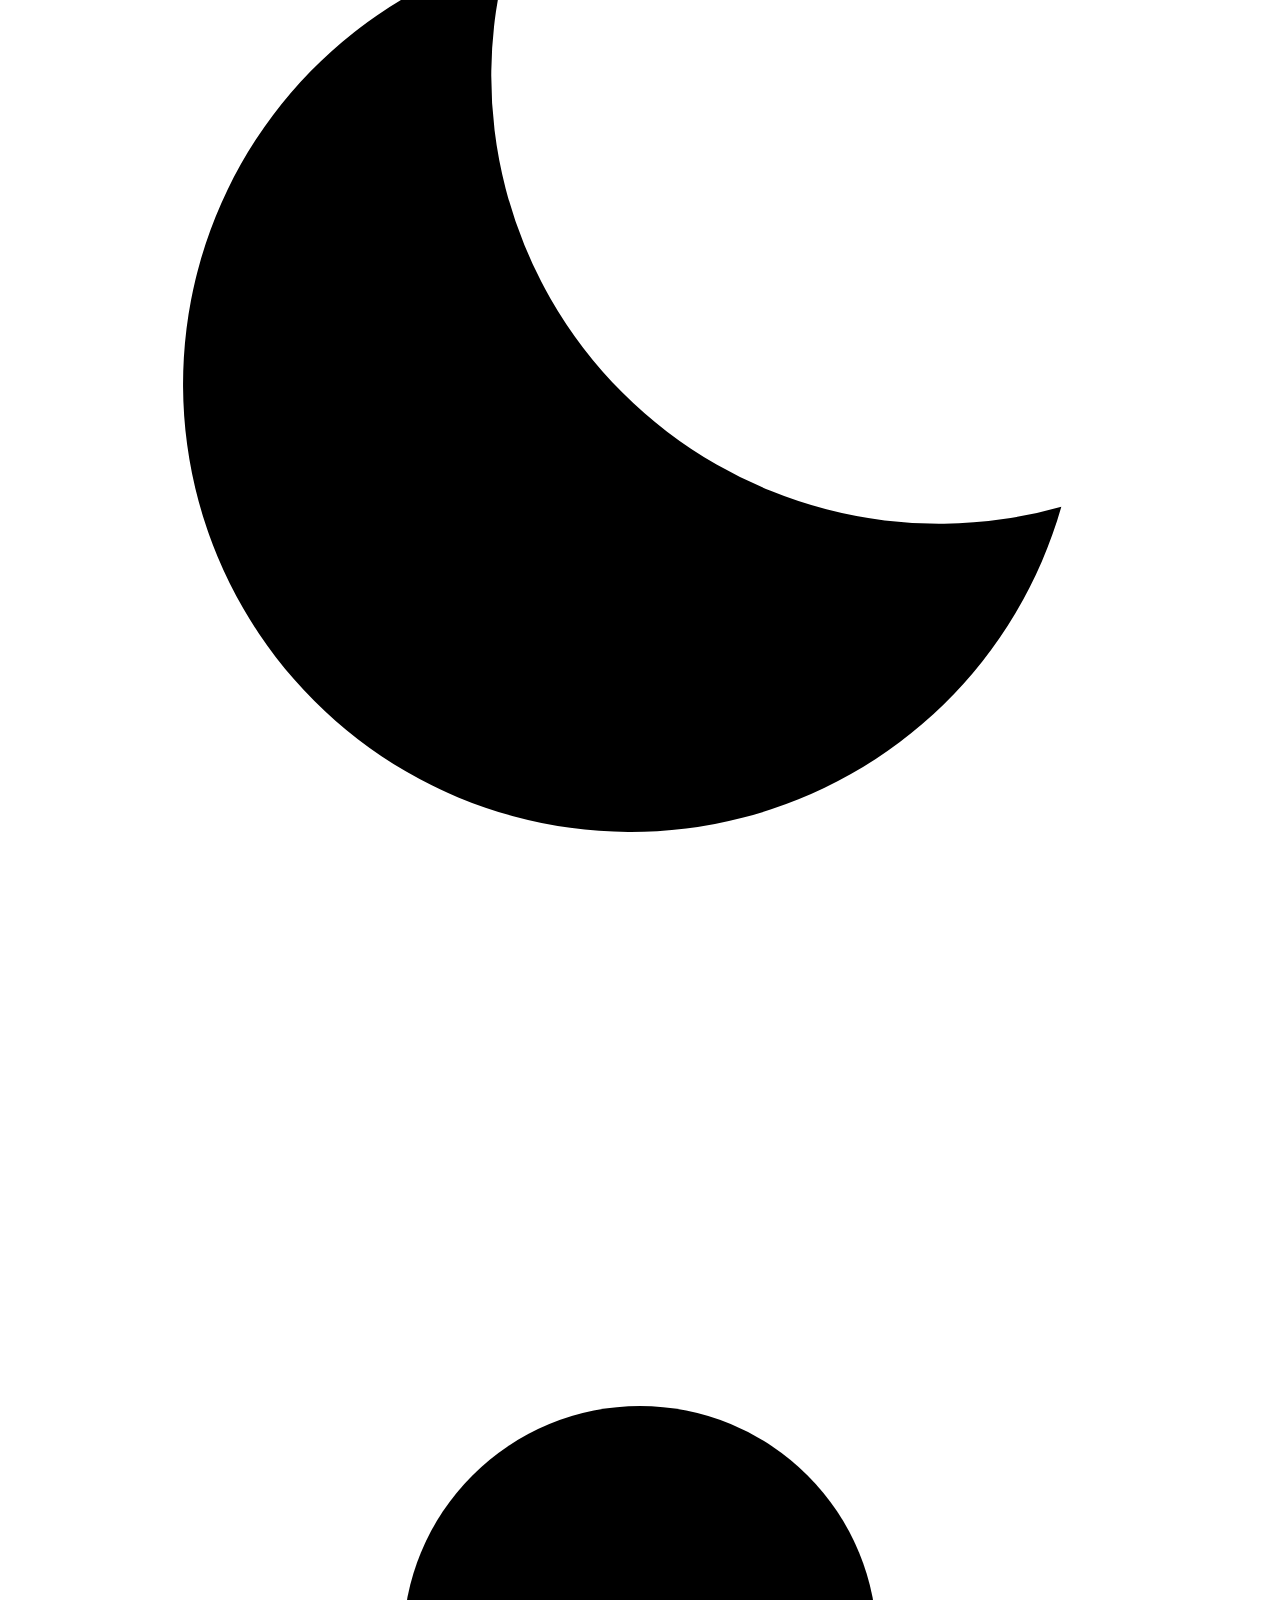
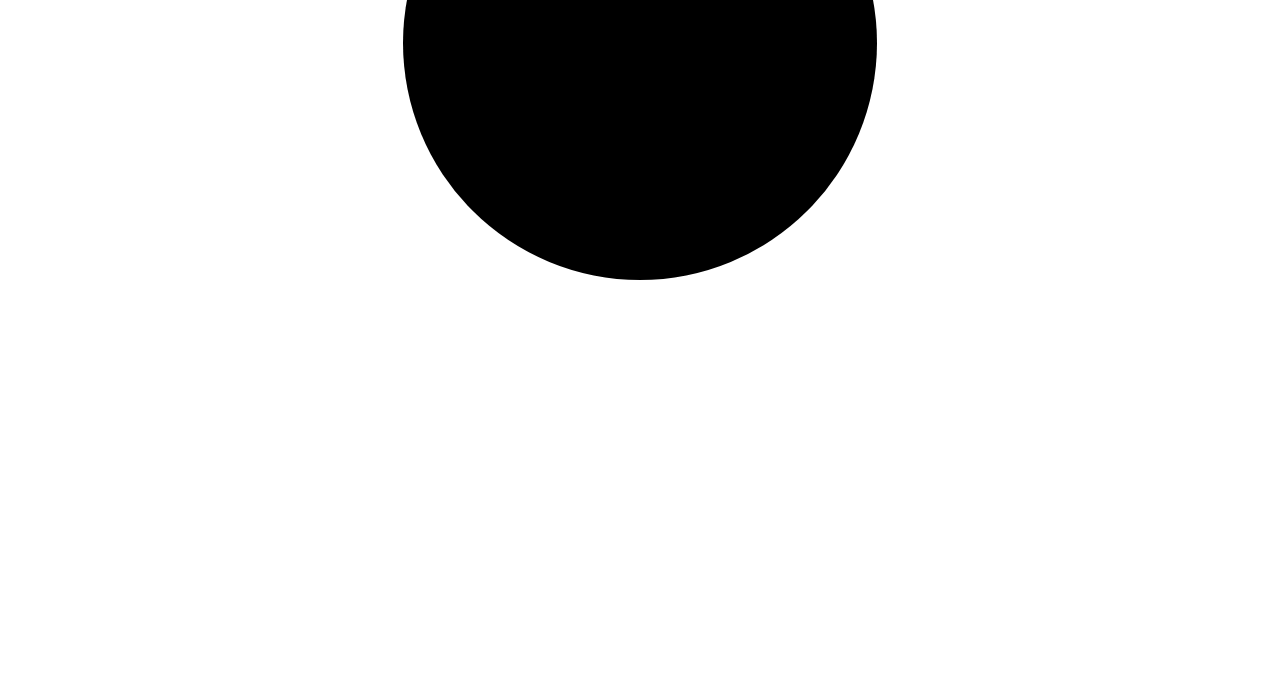
==== commit 871fb0dc: "Update the website" ====
--- a/index.html
+++ b/index.html
@@ -5,4 +5,4 @@
 <span class=giallo-l><span aria-hidden=true class=giallo-ln style=color:light-dark(#1b1f234d,#444d56)>2</span><span style=color:light-dark(#6f42c1,#b392f0)>brew</span><span style=color:light-dark(#032f62,#9ecbff)> trust</span><span style=color:light-dark(#032f62,#9ecbff)> shotnotes/tap</span></span>
 <span class=giallo-l><span aria-hidden=true class=giallo-ln style=color:light-dark(#1b1f234d,#444d56)>3</span><span style=color:light-dark(#6f42c1,#b392f0)>brew</span><span style=color:light-dark(#032f62,#9ecbff)> install</span><span style=color:light-dark(#005cc5,#79b8ff)> -</span><span style=color:light-dark(#005cc5,#79b8ff)>-cask</span><span style=color:light-dark(#032f62,#9ecbff)> shotnotes-writer</span></span></code></pre></div></div></div><div class=platform><input class=platform-radio id=platform-windows name=platform type=radio><label for=platform-windows>Windows</label><div class=platform-panel><div class=platform-head><p class=platform-meta>Version 0.1.0 (beta 1)</div><p class=platform-meta>Windows 10 or later</p><a class=plan-button href=https://github.com/shotnotes/support/releases>Download for Windows</a><p class=footnote>64-bit<div class=platform-body><p>Shot Notes Writer for Windows comes as a zip, and needs <a href=https://exiftool.org/install.html rel=external>exiftool</a> first, which <code>winget</code> installs. Download <code>shotnotes-writer-&lt;version>-windows-x64.zip</code> from the releases page, unzip it, and open <code>shot_notes_writer.exe</code> in the <code>shot-notes-writer</code> folder. Keep the files of the folder together.<pre style="color-scheme:light dark;color:light-dark(#24292e,#e1e4e8);background-color:light-dark(#fff,#24292e)" class=giallo><code data-lang=powershell><span class=giallo-l><span aria-hidden=true class=giallo-ln style=color:light-dark(#1b1f234d,#444d56)>1</span><span>winget install OliverBetz.ExifTool</span></span>
 <span class=giallo-l><span aria-hidden=true class=giallo-ln style=color:light-dark(#1b1f234d,#444d56)>2</span><span style=color:light-dark(#005cc5,#79b8ff)>Expand-Archive</span><span> shotnotes</span><span style=color:light-dark(#d73a49,#f97583)>-</span><span>writer</span><span style=color:light-dark(#d73a49,#f97583)>-</span><span style=color:light-dark(#d73a49,#f97583)>&lt;</span><span>version</span><span style=color:light-dark(#d73a49,#f97583)>></span><span style=color:light-dark(#d73a49,#f97583)>-</span><span>windows</span><span style=color:light-dark(#d73a49,#f97583)>-</span><span>x64.zip </span><span style=color:light-dark(#d73a49,#f97583)>-</span><span>DestinationPath .</span></span>
-<span class=giallo-l><span aria-hidden=true class=giallo-ln style=color:light-dark(#1b1f234d,#444d56)>3</span><span>.\shot</span><span style=color:light-dark(#d73a49,#f97583)>-</span><span>notes</span><span style=color:light-dark(#d73a49,#f97583)>-</span><span>writer\</span><span style=color:light-dark(#005cc5,#79b8ff)>shot_notes_writer.exe</span></span></code></pre><p>The programs are not signed yet, so Windows may warn that it protected your PC. Choose Run anyway if you downloaded the file from the releases page.<p>The command-line tool is <code>shotnotes-&lt;version>-windows-x64.zip</code>. Unzip it and run <code>shotnotes.exe</code> from a terminal, with <code>shotnotes-c2pa.exe</code> beside it.</div></div></div><div class=platform><input class=platform-radio id=platform-lightroom name=platform type=radio><label for=platform-lightroom>Lightroom</label><div class=platform-panel><div class=platform-head><p class=platform-meta>Version 0.1.0 (beta 1)</div><p class=platform-meta>Lightroom Classic 15, on Windows 10 or later or macOS 14 or later</p><a class=plan-button href=https://github.com/shotnotes/support/releases>Download</a><div class=platform-body><p>The Lightroom Classic plugin comes as a zip, <code>shotnotes-lightroom-&lt;version>.zip</code>, for macOS and Windows. It needs <a href=https://exiftool.org/install.html rel=external>exiftool</a> first, which is not in the zip.<pre style="color-scheme:light dark;color:light-dark(#24292e,#e1e4e8);background-color:light-dark(#fff,#24292e)" class=giallo><code data-lang=shellscript><span class=giallo-l><span aria-hidden=true class=giallo-ln style=color:light-dark(#1b1f234d,#444d56)>1</span><span style=color:light-dark(#6f42c1,#b392f0)>brew</span><span style=color:light-dark(#032f62,#9ecbff)> install</span><span style=color:light-dark(#032f62,#9ecbff)> exiftool</span></span></code></pre><pre style="color-scheme:light dark;color:light-dark(#24292e,#e1e4e8);background-color:light-dark(#fff,#24292e)" class=giallo><code data-lang=powershell><span class=giallo-l><span aria-hidden=true class=giallo-ln style=color:light-dark(#1b1f234d,#444d56)>1</span><span>winget install OliverBetz.ExifTool</span></span></code></pre><p>Download the zip from the releases page and unzip it. It holds a folder, <code>ShotNotes.lrplugin</code>. Keep the folder somewhere that stays, such as your Documents folder, because Lightroom runs the plugin from there. In Lightroom Classic, choose File, Plug-in Manager, Add, and choose the <code>ShotNotes.lrplugin</code> folder.<p>To use it, select photos in the Library, then choose Library, Plug-in Extras, Match Shot Notes to the Selected Photos.</div></div></div></div></div></div></section><section class="grid section" id=faq><h2>FAQ</h2><div class="columns columns-center"><div class=column style=--span:10><div class=faq-tabs><div class=faq-tab><input checked class=faq-radio id=faq-general name=faq-group type=radio><label for=faq-general>general</label><div class="faq-panel faq"><details class=faq-item><summary>I shoot with a Canon digital SLR or mirrorless camera. Do I need Shot Notes?</summary> <div class=faq-answer><p>Short answer: No. However, there is more nuance to the answer, so read on.<p>Digital single lens reflex (SLR) and mirrorless cameras from Canon, Nikon, Sony, and other manufacturers have electronic contacts on their lens mounts that allow the cameras and the lens to communicate. The cameras can accurately determine most of the information that Shot Notes would let you record. Your digital image file contains complete and correct information.<p>However, if you use a manual lens (perhaps, through an adapter) that does not feature electronic contacts then Shot Notes can help you record the details about your shots and correctly associate them with your images.</div></details><details class=faq-item><summary>Why 'determine most of the information' in the previous answer?</summary> <div class=faq-answer><p>The purpose of Shot Notes is to capture your creative decision: the reasoning behind the shot, the lens you chose, the aperture, certain accessories relevant to the final image and so on. Thus, the information that Shot Note allows you to note is more than what a camera can determine on its own even with a fully electronic lens.</div></details><details class=faq-item><summary>I shoot with a film camera. Do I need Shot Notes?</summary> <div class=faq-answer><p>Yes, you can use it, but Shot Notes is designed for digital cameras and does not record information about film rolls, yet!</div></details><details class=faq-item><summary>Is Shot Notes only useful if I use Leica M digital cameras?</summary> <div class=faq-answer><p>No, Shot Notes can be used with any digital camera with lenses that do not have supported electronic contacts to communicate with the camera. More importantly, Shot Notes is designed to capture the creative decisions behind each shot, regardless of the camera or lens used.</div></details><details class=faq-item><summary>What about the privacy of my information?</summary> <div class=faq-answer><p>Shot Notes keeps your information on your own devices. There is no account, no analytics and no advertising. The desktop apps and the Lightroom plugin run on your computer and send nothing. The phone’s location is read only when you tap the location button, and only to fill in the shot you are logging.<p>To lookup place names, the coordinates of the phone’s location are sent to Apple (on iOS) or Google (on Android). This behaviour can be turned off from the settings. The map button, when you tap it, hands a shot’s recorded location to a map app on your phone. A kit item that you share makes a link that goes only where you send it, and the part of the link that holds the details is never sent to the website. Problem reports are sent only if you choose to, and show you what they contain first. The <a href=https://www.shotnotes.app/privacy/>privacy policy</a> has the whole picture.</div></details><details class=faq-item><summary>When can I get it?</summary> <div class=faq-answer><p>Shot Notes is in beta (version 0.1.0). The desktop apps and the Lightroom plugin can be downloaded now. The iOS app is open to invited beta testers, and the Android app is coming soon. <a href=#get-started>Get started</a> says how to get each one.</div></details></div></div><div class=faq-tab><input class=faq-radio id=faq-subscription name=faq-group type=radio><label for=faq-subscription>subscription</label><div class="faq-panel faq"><details class=faq-item><summary>Is Shot Notes free?</summary> <div class=faq-answer><p>Recording (i.e., noting down information about) shots is free, always, and you can record as many as you like. Exporting is free for up to 24 shots a month. There is an optional subscription (see Pricing) that unlocks additional features, including unlimited exports.</div></details><details class=faq-item><summary>What does it mean by 'exporting' shots?</summary> <div class=faq-answer><p>Exporting shots means saving them in a format that can be utilised by the desktop or the command-line applications or the Lightroom plugin for Shot Notes to automatically update the metadata of your digital image file to reflect the information you have recorded.</div></details><details class=faq-item><summary>What counts towards the 24 exports a month?</summary> <div class=faq-answer><p>Each different shot you export counts once, however many times you export it. The month is the calendar month in your device’s time, so it starts again on the 1st.</div></details><details class=faq-item><summary>What happens if I stop subscribing?</summary> <div class=faq-answer><p>You go back to Free the following month. Nothing you have recorded is lost or locked, and you can still export up to 24 shots a month.</div></details><details class=faq-item><summary>Do I need an account?</summary> <div class=faq-answer><p>No. There is nothing to sign up for. A subscription uses the App Store or Google Play account already on your phone.</div></details><details class=faq-item><summary>Are the desktop apps and the Lightroom plugin free?</summary> <div class=faq-answer><p>Yes. The desktop app, the command-line tool and the Lightroom plugin are free. The limit of 24 exported shots a month is applied by the phone app, when it exports your notes.</div></details></div></div><div class=faq-tab><input class=faq-radio id=faq-technical name=faq-group type=radio><label for=faq-technical>technical</label><div class="faq-panel faq"><details class=faq-item><summary>I shoot with a Leica M11-P that writes Content Credentials. Will Shot Notes handle them correctly?</summary> <div class=faq-answer><p>Yes, that is specifically a case Shot Notes is designed for.<p>The M11-P signs each photo with <a href=https://contentcredentials.org/ rel=external>Content Credentials</a>, a record of where the photo came from. When a file has credentials, Shot Notes adds a new signed record on top of the existing ones. The image itself is not touched. This has been tried on Leica M11-P files.<p>Two things to know. The new record is signed by your credentials or credentials generated for you by Shot Notes. A software that checks credentials shows Leica’s signature as the original while the signature from Shot Notes may not be recognised depending on the certificate used. Before writing anything, Shot Notes shows which of your files have credentials, so you can choose to leave the files as is and keep the notes in separate sidecars files instead, or keep the new records in separate files next to the image files. Note however that Lightroom reads the lens name, keywords and description from a sidecar, but not the aperture or focal length of a DNG.</div></details><details class=faq-item><summary>Could my original image files be corrupted by Shot Notes?</summary> <div class=faq-answer><p>Shot Notes has been tested with DNG files and has not been found to corrupt them. Shot Notes also offers the option to write the metadata to a sidecar file instead of the image file itself. In addition, Shot Notes provides the option to keep backup copies of the image files that it edits, if you chose to write the metadata directly to the image files.</div></details><details class=faq-item><summary>Are the desktop apps and the Lightroom plugin ready to use?</summary> <div class=faq-answer><p>They are beta versions. They work, and they may still change. On Windows, the programs are not signed yet, so Windows may warn that it protected your PC. <a href=#get-started>Get started</a> says how to install each one.</div></details></div></div></div></div></div></section></main><footer class=grid><div class=row><p>© 2026 Anirban Basu. All third-party trademarks and copyrights belong to their respective owners. · <a href=https://www.shotnotes.app/privacy/>Privacy</a></p><input aria-label="Switch between light and dark" id=scheme-switch type=checkbox><label title="Switch between light and dark" class=scheme-switch for=scheme-switch><svg viewbox="0 0 24 24" aria-hidden=true class=moon><path d="M20 14.5A8.5 8.5 0 0 1 9.5 4a8.5 8.5 0 1 0 10.5 10.5z"/></svg> <svg viewbox="0 0 24 24" aria-hidden=true class=sun><circle cx=12 cy=12 r=4.5 /><path d="M12 2v2.5M12 19.5V22M2 12h2.5M19.5 12H22M4.9 4.9l1.8 1.8M17.3 17.3l1.8 1.8M4.9 19.1l1.8-1.8M17.3 6.7l1.8-1.8"/></svg></label></div></footer>+<span class=giallo-l><span aria-hidden=true class=giallo-ln style=color:light-dark(#1b1f234d,#444d56)>3</span><span>.\shot</span><span style=color:light-dark(#d73a49,#f97583)>-</span><span>notes</span><span style=color:light-dark(#d73a49,#f97583)>-</span><span>writer\</span><span style=color:light-dark(#005cc5,#79b8ff)>shot_notes_writer.exe</span></span></code></pre><p>The programs are not signed yet, so Windows may warn that it protected your PC. Choose Run anyway if you downloaded the file from the releases page.<p>The command-line tool is <code>shotnotes-&lt;version>-windows-x64.zip</code>. Unzip it and run <code>shotnotes.exe</code> from a terminal, with <code>shotnotes-c2pa.exe</code> beside it.</div></div></div><div class=platform><input class=platform-radio id=platform-lightroom name=platform type=radio><label for=platform-lightroom>Lightroom</label><div class=platform-panel><div class=platform-head><p class=platform-meta>Version 0.1.0 (beta 1)</div><p class=platform-meta>Lightroom Classic 15, on Windows 10 or later or macOS 14 or later</p><a class=plan-button href=https://github.com/shotnotes/support/releases>Download</a><div class=platform-body><p>The Lightroom Classic plugin comes as a zip, <code>shotnotes-lightroom-&lt;version>.zip</code>, for macOS and Windows. It needs <a href=https://exiftool.org/install.html rel=external>exiftool</a> first, which is not in the zip.<pre style="color-scheme:light dark;color:light-dark(#24292e,#e1e4e8);background-color:light-dark(#fff,#24292e)" class=giallo><code data-lang=shellscript><span class=giallo-l><span aria-hidden=true class=giallo-ln style=color:light-dark(#1b1f234d,#444d56)>1</span><span style=color:light-dark(#6f42c1,#b392f0)>brew</span><span style=color:light-dark(#032f62,#9ecbff)> install</span><span style=color:light-dark(#032f62,#9ecbff)> exiftool</span></span></code></pre><pre style="color-scheme:light dark;color:light-dark(#24292e,#e1e4e8);background-color:light-dark(#fff,#24292e)" class=giallo><code data-lang=powershell><span class=giallo-l><span aria-hidden=true class=giallo-ln style=color:light-dark(#1b1f234d,#444d56)>1</span><span>winget install OliverBetz.ExifTool</span></span></code></pre><p>Download the zip from the releases page and unzip it. It holds a folder, <code>ShotNotes.lrplugin</code>. Keep the folder somewhere that stays, such as your Documents folder, because Lightroom runs the plugin from there. In Lightroom Classic, choose File, Plug-in Manager, Add, and choose the <code>ShotNotes.lrplugin</code> folder.<p>To use it, select photos in the Library, then choose Library, Plug-in Extras, Match Shot Notes to the Selected Photos.</div></div></div></div></div></div></section><section class="grid section" id=faq><h2>FAQ</h2><div class="columns columns-center"><div class=column style=--span:10><div class=faq-tabs><div class=faq-tab><input checked class=faq-radio id=faq-general name=faq-group type=radio><label for=faq-general>general</label><div class="faq-panel faq"><details class=faq-item><summary>I shoot with a Canon digital SLR or mirrorless camera. Do I need Shot Notes?</summary> <div class=faq-answer><p>Short answer: No. However, there is more nuance to the answer, so read on.<p>Digital single lens reflex (SLR) and mirrorless cameras from Canon, Nikon, Sony, and other manufacturers have electronic contacts on their lens mounts that allow the cameras and the lens to communicate. The cameras can accurately determine most of the information that Shot Notes would let you record. Your digital image file contains complete and correct information.<p>However, if you use a manual lens (perhaps, through an adapter) that does not feature electronic contacts then Shot Notes can help you record the details about your shots and correctly associate them with your images.</div></details><details class=faq-item><summary>Why 'determine most of the information' in the previous answer?</summary> <div class=faq-answer><p>The purpose of Shot Notes is to capture your creative decision: the reasoning behind the shot, the lens you chose, the aperture, certain accessories relevant to the final image and so on. Thus, the information that Shot Note allows you to note is more than what a camera can determine on its own even with a fully electronic lens.</div></details><details class=faq-item><summary>I shoot with a film camera. Do I need Shot Notes?</summary> <div class=faq-answer><p>Yes, you can use it, but Shot Notes is designed for digital cameras and does not record information about film rolls, yet!</div></details><details class=faq-item><summary>Is Shot Notes only useful if I use Leica M digital cameras?</summary> <div class=faq-answer><p>No, Shot Notes can be used with any digital camera with lenses that do not have supported electronic contacts to communicate with the camera. More importantly, Shot Notes is designed to capture the creative decisions behind each shot, regardless of the camera or lens used.</div></details><details class=faq-item><summary>What about the privacy of my information?</summary> <div class=faq-answer><p>Shot Notes keeps your information on your own devices. There is no account, no analytics and no advertising. The desktop apps and the Lightroom plugin run on your computer and send nothing. The phone’s location is read only when you tap the location button, and only to fill in the shot you are logging.<p>To lookup place names, the coordinates of the phone’s location are sent to Apple (on iOS) or Google (on Android). This behaviour can be turned off from the settings. The map button, when you tap it, hands a shot’s recorded location to a map app on your phone. A kit item that you share makes a link that goes only where you send it, and the part of the link that holds the details is never sent to the website. Problem reports are sent only if you choose to, and show you what they contain first. The <a href=https://www.shotnotes.app/privacy/>privacy policy</a> has the whole picture.</div></details><details class=faq-item><summary>When can I get it?</summary> <div class=faq-answer><p>Shot Notes is in beta (version 0.1.0). The desktop apps and the Lightroom plugin can be downloaded now. The iOS app is open to invited beta testers, and the Android app is coming soon. <a href=#get-started>Get started</a> says how to get each one.</div></details></div></div><div class=faq-tab><input class=faq-radio id=faq-subscription name=faq-group type=radio><label for=faq-subscription>subscription</label><div class="faq-panel faq"><details class=faq-item><summary>Is Shot Notes free?</summary> <div class=faq-answer><p>Recording (i.e., noting down information about) shots is free, always, and you can record as many as you like. Exporting is free for up to 24 shots a month. There is an optional subscription (see Pricing) that unlocks additional features, including unlimited exports.</div></details><details class=faq-item><summary>What does it mean by 'exporting' shots?</summary> <div class=faq-answer><p>Exporting shots means saving them in a format that can be utilised by the desktop or the command-line applications or the Lightroom plugin for Shot Notes to automatically update the metadata of your digital image file to reflect the information you have recorded.</div></details><details class=faq-item><summary>What counts towards the 24 exports a month?</summary> <div class=faq-answer><p>Each different shot you export counts once, however many times you export it. The month is the calendar month in your device’s time, so it starts again on the 1st.</div></details><details class=faq-item><summary>What happens if I stop subscribing?</summary> <div class=faq-answer><p>You go back to Free the following month. Nothing you have recorded is lost or locked, and you can still export up to 24 shots a month.</div></details><details class=faq-item><summary>Do I need an account?</summary> <div class=faq-answer><p>No. There is nothing to sign up for. A subscription uses the App Store or Google Play account already on your phone.</div></details><details class=faq-item><summary>Are the desktop apps and the Lightroom plugin free?</summary> <div class=faq-answer><p>Yes. The desktop app, the command-line tool and the Lightroom plugin are free. The limit of 24 exported shots a month is applied by the phone app, when it exports your notes.</div></details></div></div><div class=faq-tab><input class=faq-radio id=faq-technical name=faq-group type=radio><label for=faq-technical>technical</label><div class="faq-panel faq"><details class=faq-item><summary>I shoot with a Leica M11-P that writes Content Credentials. Will Shot Notes handle them correctly?</summary> <div class=faq-answer><p>Yes, that is specifically a case Shot Notes is designed for.<p>The M11-P signs each photo with <a href=https://contentcredentials.org/ rel=external>Content Credentials</a>, a record of where the photo came from. When a file has credentials, Shot Notes adds a new signed record on top of the existing ones. The image itself is not touched. This has been tried on Leica M11-P files.<p>Two things to know. The new record is signed by your credentials or credentials generated for you by Shot Notes. A software that checks credentials shows Leica’s signature as the original while the signature from Shot Notes may not be recognised depending on the certificate used. Before writing anything, Shot Notes shows which of your files have credentials, so you can choose to leave the files as is and keep the notes in separate sidecars files instead, or keep the new records in separate files next to the image files. Note however that Lightroom reads the lens name, keywords and description from a sidecar, but not the aperture or focal length of a DNG.</div></details><details class=faq-item><summary>Could my original image files be corrupted by Shot Notes?</summary> <div class=faq-answer><p>Shot Notes has been tested with DNG files and has not been found to corrupt them. Shot Notes also offers the option to write the metadata to a sidecar file instead of the image file itself. In addition, Shot Notes provides the option to keep backup copies of the image files that it edits, if you chose to write the metadata directly to the image files.</div></details><details class=faq-item><summary>Are the desktop apps and the Lightroom plugin ready to use?</summary> <div class=faq-answer><p>They are beta versions. They work, and they may still change. On Windows, the programs are not signed yet, so Windows may warn that it protected your PC. <a href=#get-started>Get started</a> says how to install each one.</div></details><details class=faq-item><summary>Something doesn't work, or I have a question. Where do I go?</summary> <div class=faq-answer><p>Start with the <a href=https://www.shotnotes.app/support/ rel=external>documentation</a>. To report a problem or suggest a feature, use the forms on the <a href=https://github.com/shotnotes/support/issues/new/choose rel=external>Shot Notes support page on GitHub</a>, or ask in its <a href=https://github.com/shotnotes/support/discussions/categories/q-a rel=external>Q&A discussions</a>. You need a GitHub account for both.<p>Everything on that page is public, and shots can hold coordinates and the names of places, so check any log or screenshot before you attach it. If you have found a security problem, do not open an issue: <a href=https://github.com/shotnotes/support/blob/main/SECURITY.md rel=external>SECURITY.md</a> says how to report it privately.</div></details></div></div></div></div></div></section></main><footer class=grid><div class=row><p>© 2026 Anirban Basu. All third-party trademarks and copyrights belong to their respective owners. · <a href=https://www.shotnotes.app/privacy/>Privacy</a></p><input aria-label="Switch between light and dark" id=scheme-switch type=checkbox><label title="Switch between light and dark" class=scheme-switch for=scheme-switch><svg viewbox="0 0 24 24" aria-hidden=true class=moon><path d="M20 14.5A8.5 8.5 0 0 1 9.5 4a8.5 8.5 0 1 0 10.5 10.5z"/></svg> <svg viewbox="0 0 24 24" aria-hidden=true class=sun><circle cx=12 cy=12 r=4.5 /><path d="M12 2v2.5M12 19.5V22M2 12h2.5M19.5 12H22M4.9 4.9l1.8 1.8M17.3 17.3l1.8 1.8M4.9 19.1l1.8-1.8M17.3 6.7l1.8-1.8"/></svg></label></div></footer>
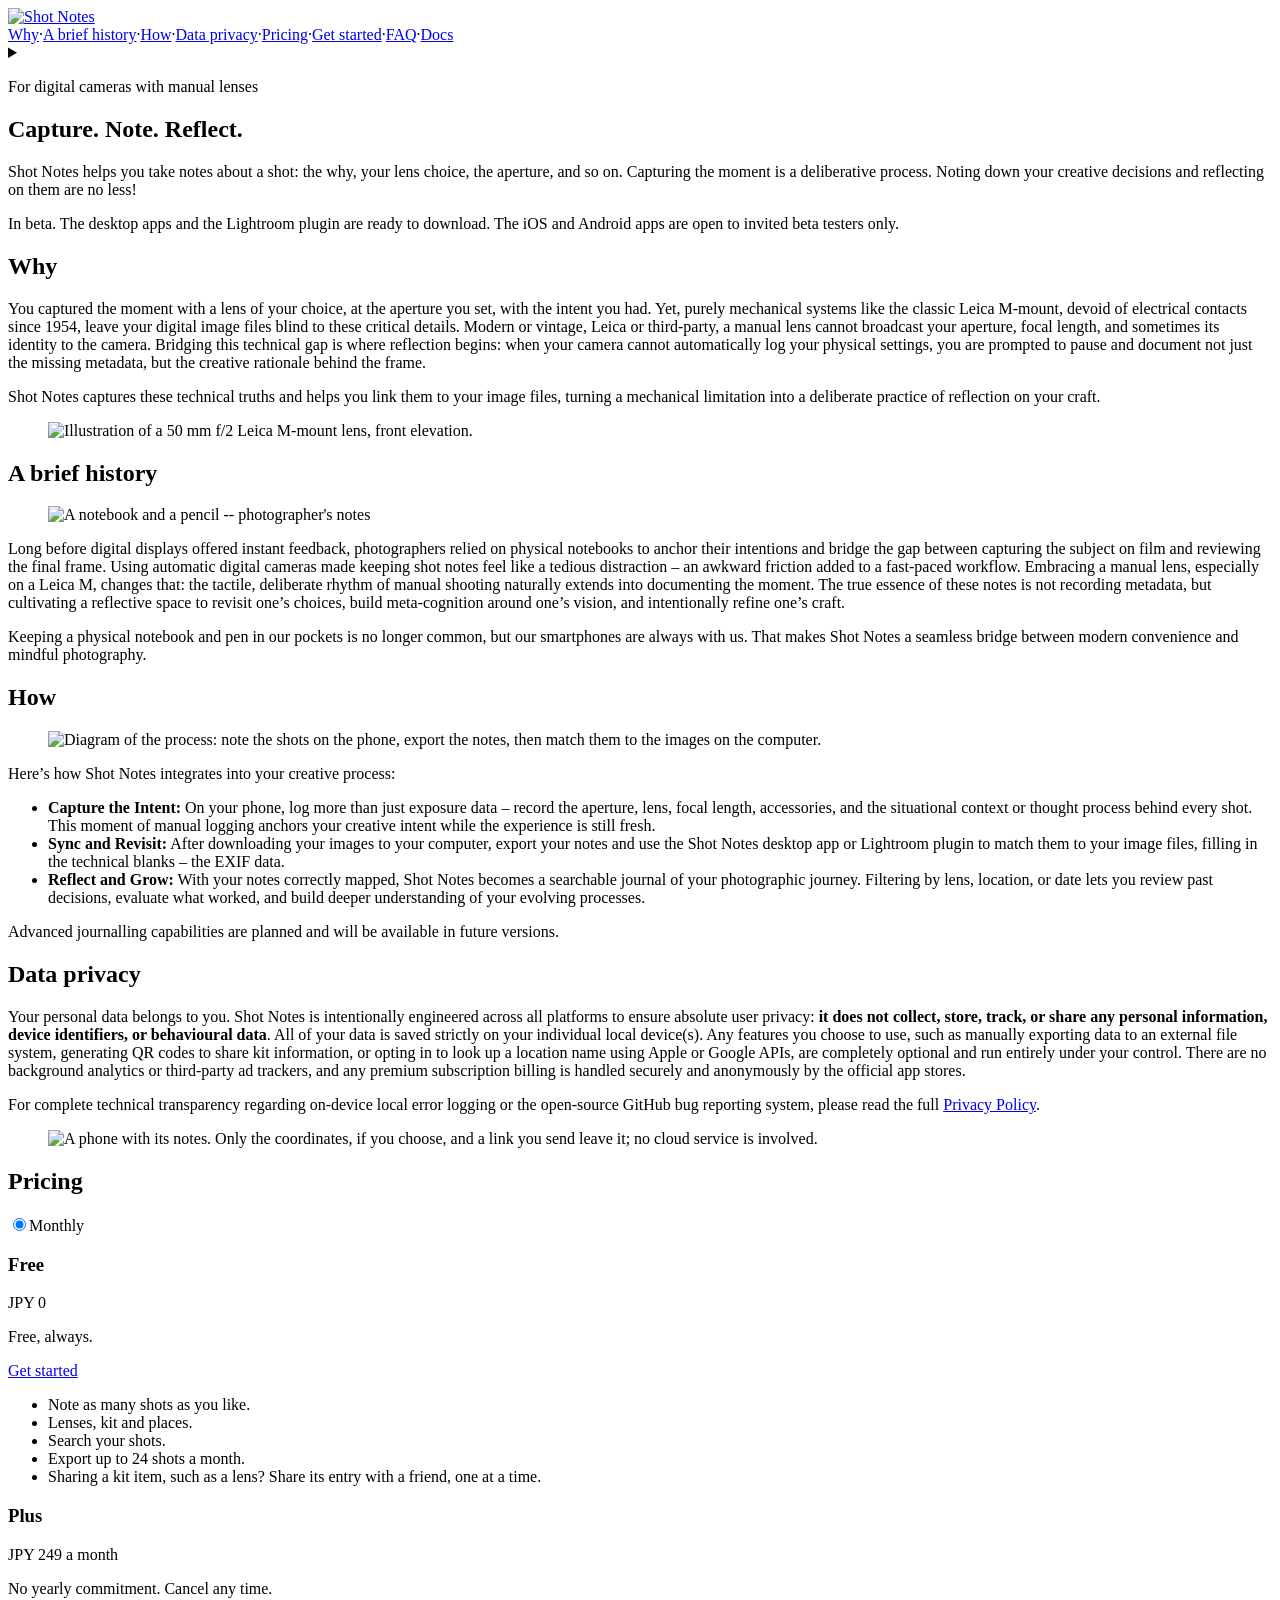
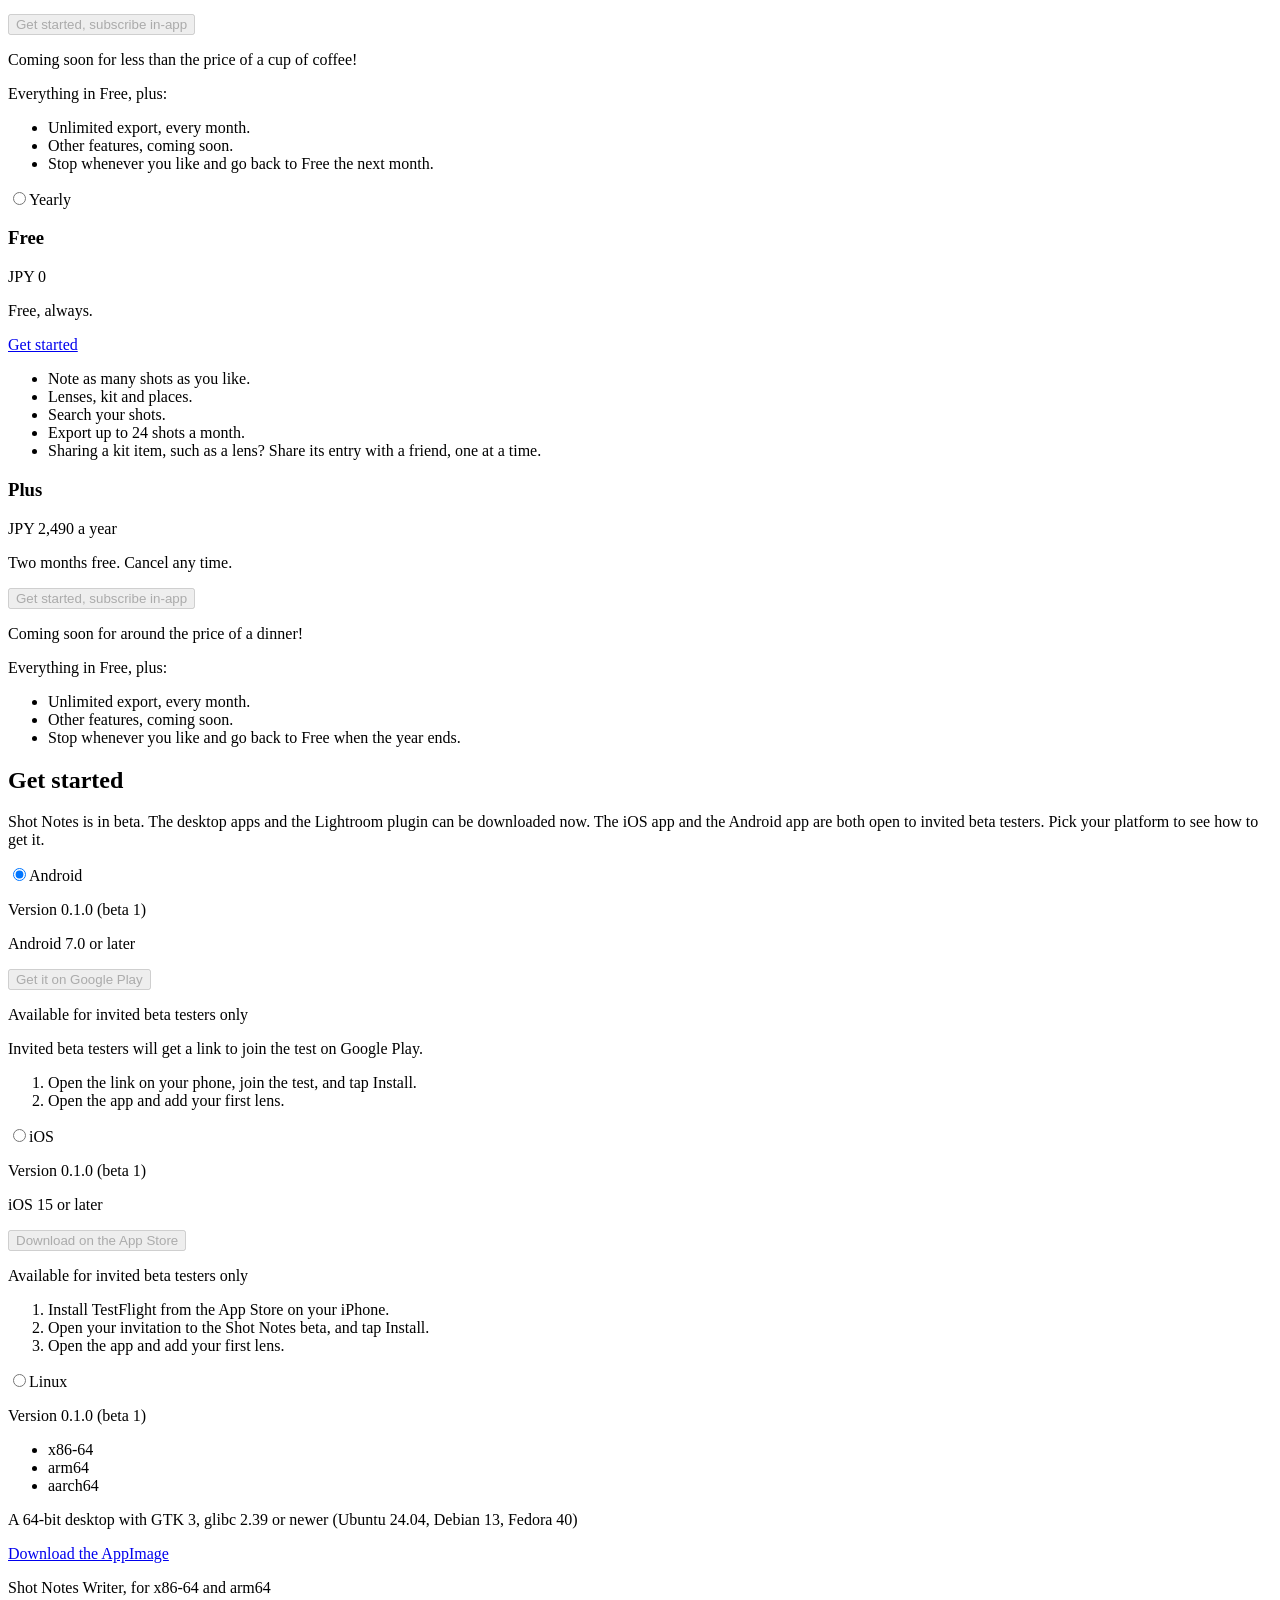
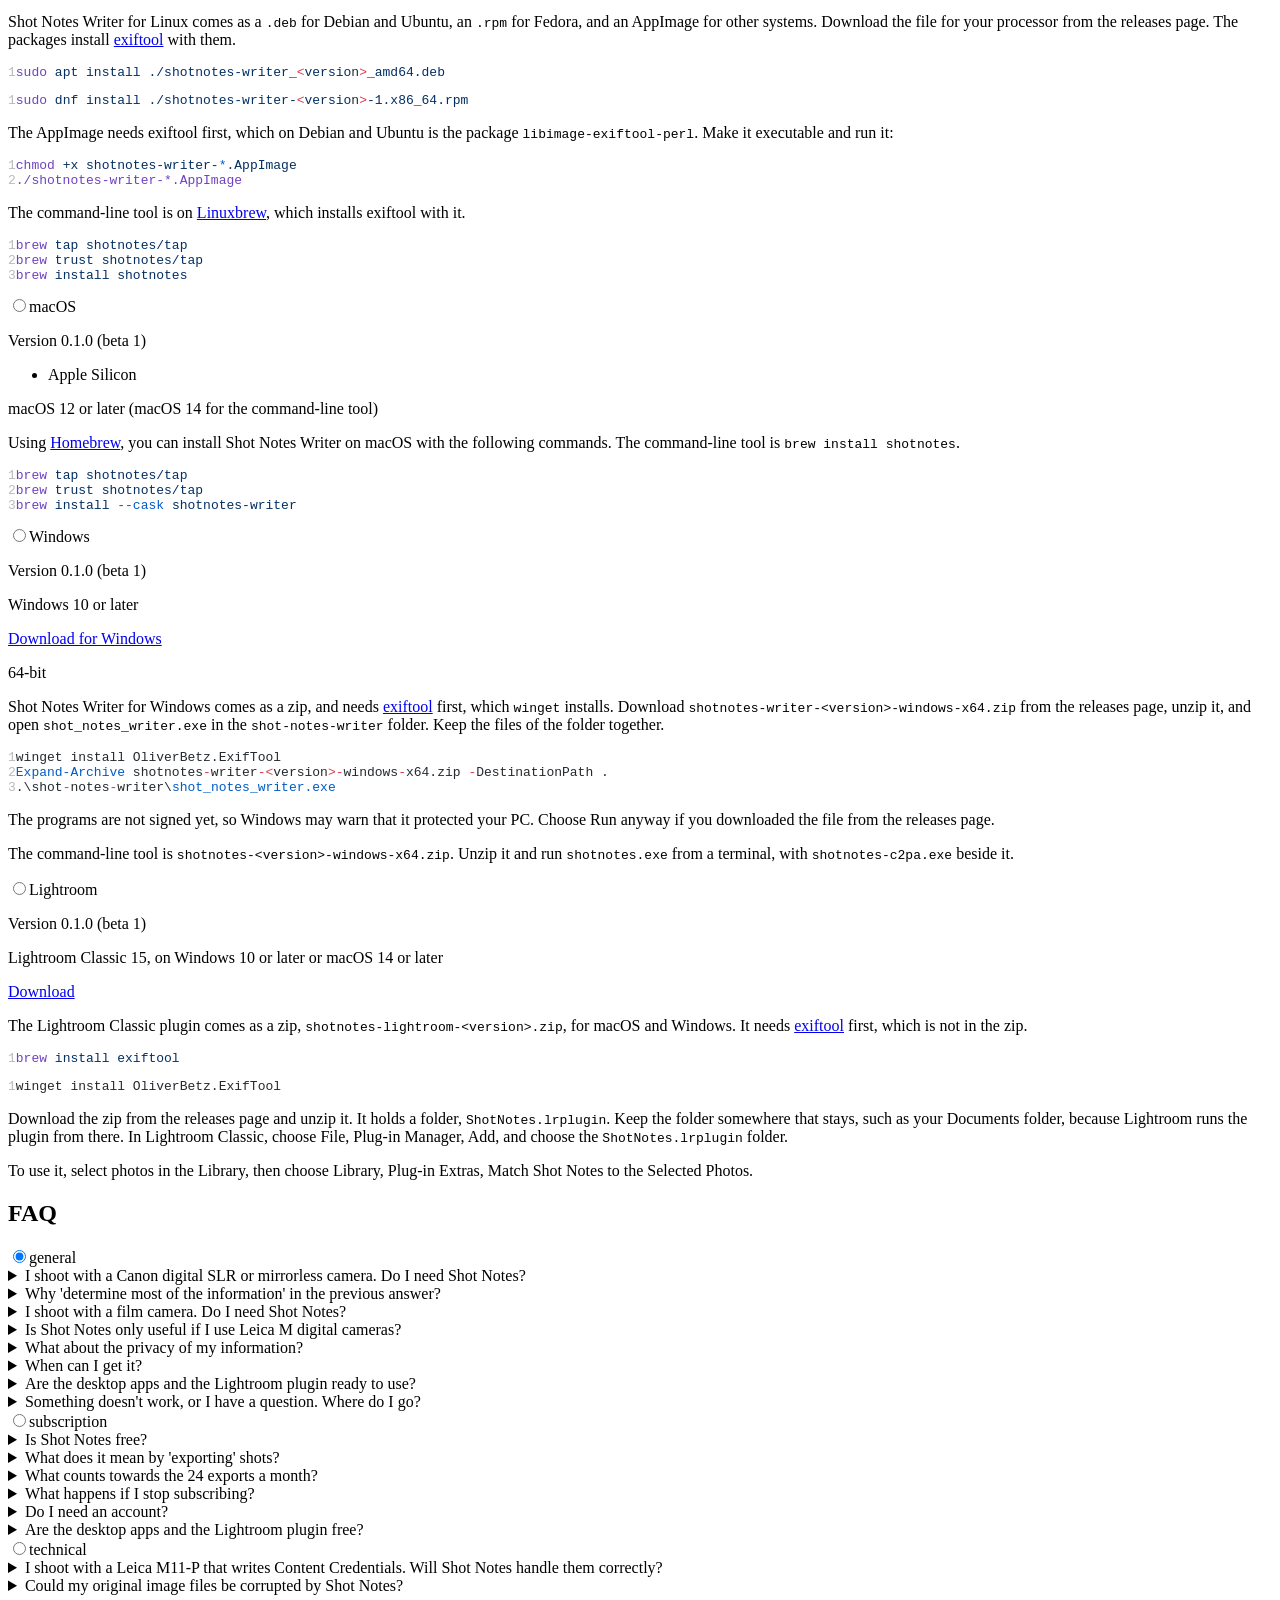
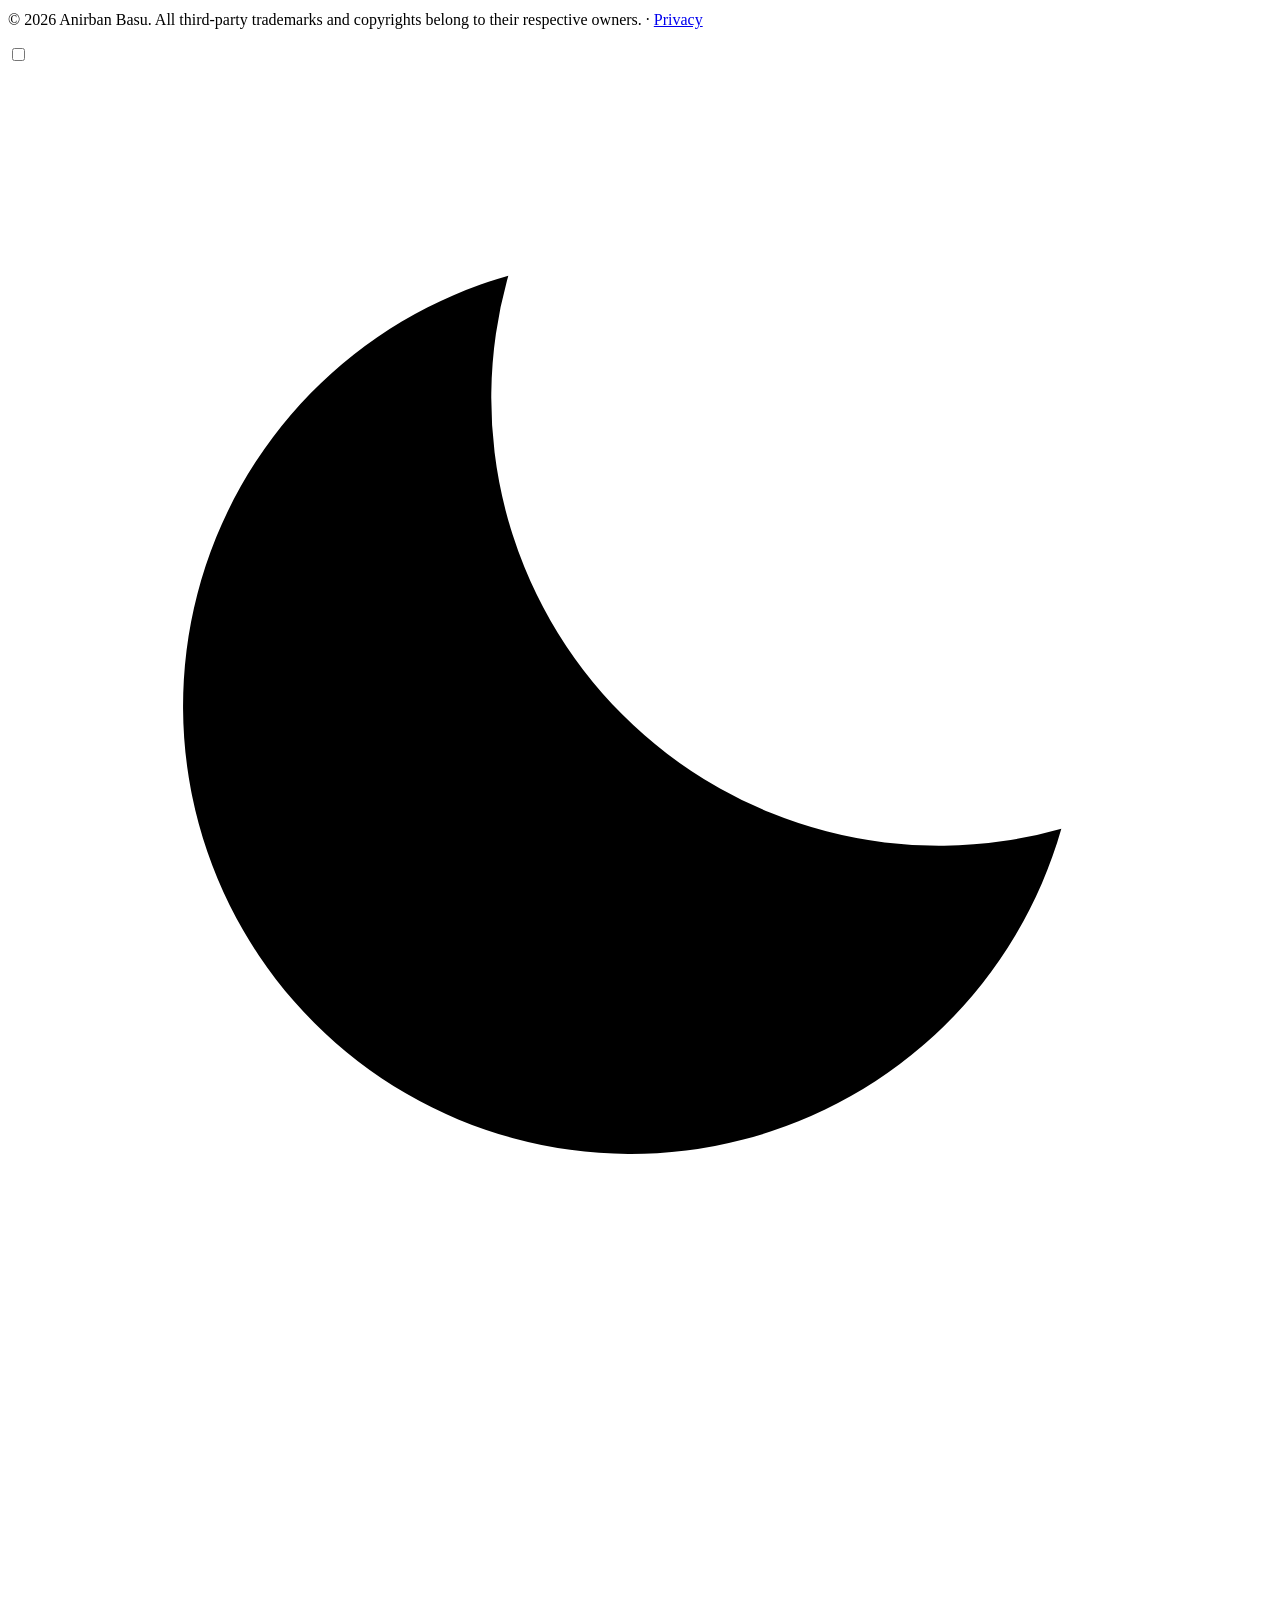
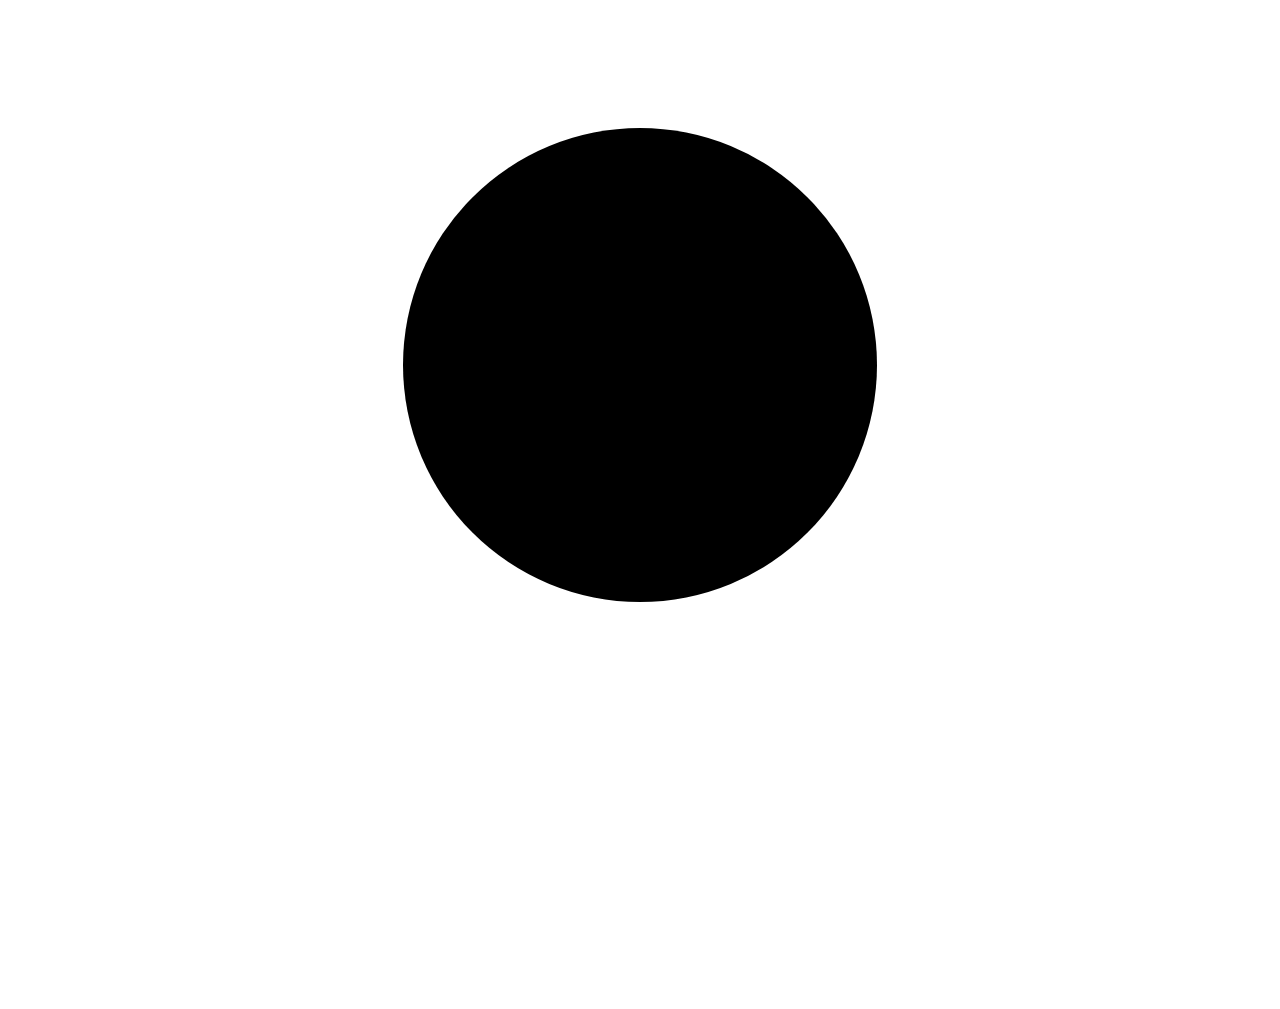
==== commit 0f3db698: "Update the website" ====
--- a/index.html
+++ b/index.html
@@ -1,8 +1,8 @@
-<!doctype html><html lang=en><head><meta charset=utf-8><meta content="width=device-width,initial-scale=1" name=viewport><title>Shot Notes</title><meta content="A quiet log for every frame you capture, kept on your own devices." name=description><link href=https://www.shotnotes.app/favicon.svg rel=icon type=image/svg+xml><link href=https://www.shotnotes.app/favicon.png rel=icon sizes=180x180 type=image/png><link href=https://www.shotnotes.app/favicon.png rel=apple-touch-icon><link href=https://www.shotnotes.app/quiet-landing.css rel=stylesheet><style>:root{--accent:#d80611;--background:#f1f0ec;--divider:#d9d8d2;--ink:#1a1a1a;--muted:#6b6b68;--mono:"DejaVu Sans Mono", "Courier New", monospace;--sans:"DejaVu Sans", Verdana, sans-serif}@media (prefers-color-scheme:dark){:root{--accent:#ff3d47;--background:#1a1a1a;--divider:#3a3935;--ink:#f1f0ec;--muted:#a09f9a}:root:has(#scheme-switch:checked){--accent:#d80611;--background:#f1f0ec;--divider:#d9d8d2;--ink:#1a1a1a;--muted:#6b6b68}}@media (prefers-color-scheme:light){:root:has(#scheme-switch:checked){--accent:#ff3d47;--background:#1a1a1a;--divider:#3a3935;--ink:#f1f0ec;--muted:#a09f9a}}</style><body><header class="grid bar"><div class=row><a class=name href=https://www.shotnotes.app/><img alt="Shot Notes" class=logo src=https://www.shotnotes.app/images/logo.svg></a><nav aria-label=Sections class=inline><a href=https://www.shotnotes.app/#why>Why</a><span aria-hidden=true class=dot>·</span><a href=https://www.shotnotes.app/#how>How</a><span aria-hidden=true class=dot>·</span><a href=https://www.shotnotes.app/#privacy>Your data</a><span aria-hidden=true class=dot>·</span><a href=https://www.shotnotes.app/#pricing>Pricing</a><span aria-hidden=true class=dot>·</span><a href=https://www.shotnotes.app/#get-started>Get started</a><span aria-hidden=true class=dot>·</span><a href=https://www.shotnotes.app/#faq>FAQ</a><span aria-hidden=true class=dot>·</span><a href=https://www.shotnotes.app/support/>Docs</a></nav><details class=menu><summary aria-label=Menu><span></span><span></span><span></span></summary> <nav aria-label=Sections><a href=https://www.shotnotes.app/#why>Why</a><a href=https://www.shotnotes.app/#how>How</a><a href=https://www.shotnotes.app/#privacy>Your data</a><a href=https://www.shotnotes.app/#pricing>Pricing</a><a href=https://www.shotnotes.app/#get-started>Get started</a><a href=https://www.shotnotes.app/#faq>FAQ</a><a href=https://www.shotnotes.app/support/>Docs</a></nav></details></div></header><main><section class="grid hero"><div class=text><p class=eyebrow>For digital camera photographers who shoot with manual lenses<h1 class=headline>Capture the moment.<br>Note the intent with Shot Notes.</h1><p class=lead>Shot Notes helps you manage the <i>intent</i> behind a shot: the why, the lens you chose, the aperture, and so on. Capturing the moment is a deliberative process. Noting down your creative decisions should be no less!<p class=status>In beta. The desktop apps and the Lightroom plugin are ready to download. The iOS app is open to invited beta testers, and Android is coming soon.</div></section><section class="grid section" id=why><h2>Why</h2><div class="columns columns-center"><div class=column style=--span:5><p>You captured the moment with a lens of your choice, at the aperture you set, with the intent you had. Yet, the camera may produce a digital image file that lacks that information, or worse, contains incorrect information. Shot Notes helps you record the details about your shots and correctly associate them with your digital image files.<p>For instance, the Leica M-mount is a mechanical bayonet mount that has been around since 1954. It does not have any electrical contacts, through which the camera and the lens can communicate. Thus, a beautiful lens, whether modern or vintage, Leica or third-party, is unlikely to be able to communicate the aperture you set, the focal length of the lens, even which uncoded lens it was.</div><div class=column style=--span:5><figure class="figure figure-adapt"><img alt="Illustration of a 50 mm f/2 Leica M-mount lens, front elevation." loading=lazy src=https://www.shotnotes.app/images/lens.svg style=width:100%></figure></div></div></section><section class="grid section" id=how><h2>How</h2><div class="columns columns-center"><div class=column style=--span:5><figure class="figure figure-adapt"><img alt="Diagram of the process: note the shots on the phone, export the notes, then match them to the images on the computer." loading=lazy src=https://www.shotnotes.app/images/how.svg style=width:95%></figure></div><div class=column style=--span:5><p>Here’s your workflow with Shot Notes:<ul><li>On Shot Notes, <strong>record metadata</strong>, especially aperture, lens, the focal length you used, other accessories, notes, and the time and place for every shot you take on your camera.<li>After you download your images, <strong>export your notes</strong> to the computer.<li>Using the <a href=/#get-started>desktop app or the Lightroom plugin</a> for Shot Notes, <strong>match the notes to the images</strong>, and voilà, you have the correct metadata for each image!</ul><p>Shot Notes also lets you search and filter your notes based on various criteria (e.g., date, location, lens), making it easy to find and export the information you need.</div></div></section><section class="grid section" id=privacy><h2>Your data</h2><div class="columns columns-center"><div class=column style=--span:5><p>Information about your shots stays on your devices. The phone’s location is read only when you tap the location button, and only to fill in the shot you are logging. If you turn on the option to look up place names then only Shot Notes sends the coordinates to Apple or Google, depending on you phone’s operating system, to find the name of the place. Tapping a shot’s map button hands its location to your phone’s map app. A kit item that you share by a link goes only where you send it. Read the <a href=https://www.shotnotes.app/privacy/>privacy policy</a>.</div><div class=column style=--span:5><figure class="figure figure-adapt"><img alt="Placeholder for an image to come." loading=lazy src=https://www.shotnotes.app/images/placeholder.svg style=width:50%></figure></div></div></section><section class="grid section" id=pricing><h2>Pricing</h2><div class="columns columns-center"><div class=column style=--span:10><div class=pricing><div class=pricing-tab><input checked class=pricing-radio id=pricing-monthly name=pricing type=radio><label for=pricing-monthly>Monthly</label><div class=pricing-panel><section class=plan><h3>Free</h3><p class=price><span class=amount>JPY 0</span><p class=plan-note>Free, always.</p><a class=plan-button href=#get-started>Get started</a><div class=plan-body><ul><li>Record as many shots as you like.<li>Lenses, kit and places.<li>Search your shots.<li>Export up to 24 shots a month.<li>Sharing a kit item, such as a lens? Share its entry with a friend, one at a time.</ul></div></section><section class=plan><h3>Plus</h3><p class=price><span class=amount>JPY 225</span> <span class=period>a month</span><p class=plan-note>No yearly commitment. Cancel any time.</p><button class=plan-button disabled type=button>Subscribe to Shot Notes</button><p class=footnote>Coming soon for less than the price of a cup of coffee!<p class=plan-intro>Everything in Free, plus:<div class=plan-body><ul><li>Unlimited export, every month.<li>Other features, coming soon.<li>Stop whenever you like and go back to Free the next month.</ul></div></section></div></div><div class=pricing-tab><input class=pricing-radio id=pricing-yearly name=pricing type=radio><label for=pricing-yearly>Yearly</label><div class=pricing-panel><section class=plan><h3>Free</h3><p class=price><span class=amount>JPY 0</span><p class=plan-note>Free, always.</p><a class=plan-button href=#get-started>Get started</a><div class=plan-body><ul><li>Record as many shots as you like.<li>Lenses, kit and places.<li>Search your shots.<li>Export up to 24 shots a month.<li>Sharing a kit item, such as a lens? Share its entry with a friend, one at a time.</ul></div></section><section class=plan><h3>Plus</h3><p class=price><span class=amount>JPY 2,250</span> <span class=period>a year</span><p class=plan-note>Two months free. Cancel any time.</p><button class=plan-button disabled type=button>Subscribe to Shot Notes</button><p class=footnote>Coming soon for around the price of a meal in Tokyo!<p class=plan-intro>Everything in Free, plus:<div class=plan-body><ul><li>Unlimited export, every month.<li>Other features, coming soon.<li>Stop whenever you like and go back to Free when the year ends.</ul></div></section></div></div></div></div></div></section><section class="grid section" id=get-started><h2>Get started</h2><div class="columns columns-center"><div class=column style=--span:10><p>Shot Notes is in beta. The desktop apps and the Lightroom plugin can be downloaded now. The iOS app is open to invited beta testers, and the Android app is coming soon. Pick your platform to see how to get it.<div class=get-software><div class=platform><input checked class=platform-radio id=platform-android name=platform type=radio><label for=platform-android>Android</label><div class=platform-panel><div class=platform-head><p class=platform-meta>Version 0.1.0 (beta 1)</div><p class=platform-meta>Android 7.0 or later</p><button class=plan-button disabled type=button>Get it on Google Play</button><p class=footnote>Coming soon for invited beta testers only<div class=platform-body><p>The Android app is not open to testers yet. When it is, invited beta testers will get a link to join the test on Google Play.<ol><li>Open the link on your phone, join the test, and tap Install.<li>Open the app and add your first lens.</ol></div></div></div><div class=platform><input class=platform-radio id=platform-ios name=platform type=radio><label for=platform-ios>iOS</label><div class=platform-panel><div class=platform-head><p class=platform-meta>Version 0.1.0 (beta 1)</div><p class=platform-meta>iOS 15 or later</p><button class=plan-button disabled type=button>Download on the App Store</button><p class=footnote>Available for invited beta testers only<div class=platform-body><ol><li>Install TestFlight from the App Store on your iPhone.<li>Open your invitation to the Shot Notes beta, and tap Install.<li>Open the app and add your first lens.</ol></div></div></div><div class=platform><input class=platform-radio id=platform-linux name=platform type=radio><label for=platform-linux>Linux</label><div class=platform-panel><div class=platform-head><p class=platform-meta>Version 0.1.0 (beta 1)<ul class=platform-arch><li>x86-64<li>arm64<li>aarch64</ul></div><p class=platform-meta>A 64-bit desktop with GTK 3, glibc 2.39 or newer (Ubuntu 24.04, Debian 13, Fedora 40)</p><a class=plan-button href=https://github.com/shotnotes/support/releases>Download the AppImage</a><p class=footnote>Shot Notes Writer, for x86-64 and arm64<div class=platform-body><p>Shot Notes Writer for Linux comes as a <code>.deb</code> for Debian and Ubuntu, an <code>.rpm</code> for Fedora, and an AppImage for other systems. Download the file for your processor from the releases page. The packages install <a href=https://exiftool.org/install.html rel=external>exiftool</a> with them.<pre style="color-scheme:light dark;color:light-dark(#24292e,#e1e4e8);background-color:light-dark(#fff,#24292e)" class=giallo><code data-lang=shellscript><span class=giallo-l><span aria-hidden=true class=giallo-ln style=color:light-dark(#1b1f234d,#444d56)>1</span><span style=color:light-dark(#6f42c1,#b392f0)>sudo</span><span style=color:light-dark(#032f62,#9ecbff)> apt</span><span style=color:light-dark(#032f62,#9ecbff)> install</span><span style=color:light-dark(#032f62,#9ecbff)> ./shotnotes-writer_</span><span style=color:light-dark(#d73a49,#f97583)>&lt;</span><span style=color:light-dark(#032f62,#9ecbff)>versio</span><span>n</span><span style=color:light-dark(#d73a49,#f97583)>></span><span style=color:light-dark(#032f62,#9ecbff)>_amd64.deb</span></span></code></pre><pre style="color-scheme:light dark;color:light-dark(#24292e,#e1e4e8);background-color:light-dark(#fff,#24292e)" class=giallo><code data-lang=shellscript><span class=giallo-l><span aria-hidden=true class=giallo-ln style=color:light-dark(#1b1f234d,#444d56)>1</span><span style=color:light-dark(#6f42c1,#b392f0)>sudo</span><span style=color:light-dark(#032f62,#9ecbff)> dnf</span><span style=color:light-dark(#032f62,#9ecbff)> install</span><span style=color:light-dark(#032f62,#9ecbff)> ./shotnotes-writer-</span><span style=color:light-dark(#d73a49,#f97583)>&lt;</span><span style=color:light-dark(#032f62,#9ecbff)>versio</span><span>n</span><span style=color:light-dark(#d73a49,#f97583)>></span><span style=color:light-dark(#032f62,#9ecbff)>-1.x86_64.rpm</span></span></code></pre><p>The AppImage needs exiftool first, which on Debian and Ubuntu is the package <code>libimage-exiftool-perl</code>. Make it executable and run it:<pre style="color-scheme:light dark;color:light-dark(#24292e,#e1e4e8);background-color:light-dark(#fff,#24292e)" class=giallo><code data-lang=shellscript><span class=giallo-l><span aria-hidden=true class=giallo-ln style=color:light-dark(#1b1f234d,#444d56)>1</span><span style=color:light-dark(#6f42c1,#b392f0)>chmod</span><span style=color:light-dark(#032f62,#9ecbff)> +x</span><span style=color:light-dark(#032f62,#9ecbff)> shotnotes-writer-</span><span style=color:light-dark(#005cc5,#79b8ff)>*</span><span style=color:light-dark(#032f62,#9ecbff)>.AppImage</span></span>
+<!doctype html><html lang=en><head><meta charset=utf-8><meta content="width=device-width,initial-scale=1" name=viewport><title>Shot Notes</title><meta content="A quiet log for every frame you capture, kept on your own devices." name=description><link href=https://www.shotnotes.app/favicon.svg rel=icon type=image/svg+xml><link href=https://www.shotnotes.app/favicon.png rel=icon sizes=180x180 type=image/png><link href=https://www.shotnotes.app/favicon.png rel=apple-touch-icon><link href=https://www.shotnotes.app/quiet-landing.css rel=stylesheet><style>:root{--accent:#d80611;--background:#f1f0ec;--divider:#d9d8d2;--ink:#1a1a1a;--muted:#6b6b68;--mono:"DejaVu Sans Mono", "Courier New", monospace;--sans:"DejaVu Sans", Verdana, sans-serif}@media (prefers-color-scheme:dark){:root{--accent:#ff3d47;--background:#1a1a1a;--divider:#3a3935;--ink:#f1f0ec;--muted:#a09f9a}:root:has(#scheme-switch:checked){--accent:#d80611;--background:#f1f0ec;--divider:#d9d8d2;--ink:#1a1a1a;--muted:#6b6b68}}@media (prefers-color-scheme:light){:root:has(#scheme-switch:checked){--accent:#ff3d47;--background:#1a1a1a;--divider:#3a3935;--ink:#f1f0ec;--muted:#a09f9a}}</style><body><header class="grid bar"><div class=row><a class=name href=https://www.shotnotes.app/><img alt="Shot Notes" class=logo src=https://www.shotnotes.app/images/logo.svg></a><nav aria-label=Sections class=inline><a href=https://www.shotnotes.app/#why>Why</a><span aria-hidden=true class=dot>·</span><a href=https://www.shotnotes.app/#history>A brief history</a><span aria-hidden=true class=dot>·</span><a href=https://www.shotnotes.app/#how>How</a><span aria-hidden=true class=dot>·</span><a href=https://www.shotnotes.app/#privacy>Data privacy</a><span aria-hidden=true class=dot>·</span><a href=https://www.shotnotes.app/#pricing>Pricing</a><span aria-hidden=true class=dot>·</span><a href=https://www.shotnotes.app/#get-started>Get started</a><span aria-hidden=true class=dot>·</span><a href=https://www.shotnotes.app/#faq>FAQ</a><span aria-hidden=true class=dot>·</span><a href=https://www.shotnotes.app/support/>Docs</a></nav><details class=menu><summary aria-label=Menu><span></span><span></span><span></span></summary> <nav aria-label=Sections><a href=https://www.shotnotes.app/#why>Why</a><a href=https://www.shotnotes.app/#history>A brief history</a><a href=https://www.shotnotes.app/#how>How</a><a href=https://www.shotnotes.app/#privacy>Data privacy</a><a href=https://www.shotnotes.app/#pricing>Pricing</a><a href=https://www.shotnotes.app/#get-started>Get started</a><a href=https://www.shotnotes.app/#faq>FAQ</a><a href=https://www.shotnotes.app/support/>Docs</a></nav></details></div></header><main><section class="grid hero"><div class=text><p class=eyebrow>For digital cameras with manual lenses<h1 class=headline>Capture. Note. Reflect.</h1><p class=lead>Shot Notes helps you take notes about a shot: the why, your lens choice, the aperture, and so on. Capturing the moment is a deliberative process. Noting down your creative decisions and reflecting on them are no less!<p class=status>In beta. The desktop apps and the Lightroom plugin are ready to download. The iOS and Android apps are open to invited beta testers only.</div></section><section class="grid section" id=why><h2>Why</h2><div class="columns columns-center"><div class=column style=--span:5><p>You captured the moment with a lens of your choice, at the aperture you set, with the intent you had. Yet, purely mechanical systems like the classic Leica M-mount, devoid of electrical contacts since 1954, leave your digital image files blind to these critical details. Modern or vintage, Leica or third-party, a manual lens cannot broadcast your aperture, focal length, and sometimes its identity to the camera. Bridging this technical gap is where reflection begins: when your camera cannot automatically log your physical settings, you are prompted to pause and document not just the missing metadata, but the creative rationale behind the frame.<p>Shot Notes captures these technical truths and helps you link them to your image files, turning a mechanical limitation into a deliberate practice of reflection on your craft.</div><div class=column style=--span:5><figure class="figure figure-adapt"><img alt="Illustration of a 50 mm f/2 Leica M-mount lens, front elevation." loading=lazy src=https://www.shotnotes.app/images/lens.svg style=width:100%></figure></div></div></section><section class="grid section" id=history><h2>A brief history</h2><div class="columns columns-center"><div class=column style=--span:5><figure class=figure><img alt="A notebook and a pencil -- photographer's notes" loading=lazy src=https://www.shotnotes.app/images/camera-note.svg style=width:100%></figure></div><div class=column style=--span:5><p>Long before digital displays offered instant feedback, photographers relied on physical notebooks to anchor their intentions and bridge the gap between capturing the subject on film and reviewing the final frame. Using automatic digital cameras made keeping shot notes feel like a tedious distraction – an awkward friction added to a fast-paced workflow. Embracing a manual lens, especially on a Leica M, changes that: the tactile, deliberate rhythm of manual shooting naturally extends into documenting the moment. The true essence of these notes is not recording metadata, but cultivating a reflective space to revisit one’s choices, build meta-cognition around one’s vision, and intentionally refine one’s craft.<p>Keeping a physical notebook and pen in our pockets is no longer common, but our smartphones are always with us. That makes Shot Notes a seamless bridge between modern convenience and mindful photography.</div></div></section><section class="grid section" id=how><h2>How</h2><div class="columns columns-center"><div class=column style=--span:5><figure class="figure figure-adapt"><img alt="Diagram of the process: note the shots on the phone, export the notes, then match them to the images on the computer." loading=lazy src=https://www.shotnotes.app/images/how.svg style=width:100%></figure></div><div class=column style=--span:5><p>Here’s how Shot Notes integrates into your creative process:<ul><li><strong>Capture the Intent:</strong> On your phone, log more than just exposure data – record the aperture, lens, focal length, accessories, and the situational context or thought process behind every shot. This moment of manual logging anchors your creative intent while the experience is still fresh.<li><strong>Sync and Revisit:</strong> After downloading your images to your computer, export your notes and use the Shot Notes desktop app or Lightroom plugin to match them to your image files, filling in the technical blanks – the EXIF data.<li><strong>Reflect and Grow:</strong> With your notes correctly mapped, Shot Notes becomes a searchable journal of your photographic journey. Filtering by lens, location, or date lets you review past decisions, evaluate what worked, and build deeper understanding of your evolving processes.</ul><p>Advanced journalling capabilities are planned and will be available in future versions.</div></div></section><section class="grid section" id=privacy><h2>Data privacy</h2><div class="columns columns-center"><div class=column style=--span:5><p>Your personal data belongs to you. Shot Notes is intentionally engineered across all platforms to ensure absolute user privacy: <strong>it does not collect, store, track, or share any personal information, device identifiers, or behavioural data</strong>. All of your data is saved strictly on your individual local device(s). Any features you choose to use, such as manually exporting data to an external file system, generating QR codes to share kit information, or opting in to look up a location name using Apple or Google APIs, are completely optional and run entirely under your control. There are no background analytics or third-party ad trackers, and any premium subscription billing is handled securely and anonymously by the official app stores.<p>For complete technical transparency regarding on-device local error logging or the open-source GitHub bug reporting system, please read the full <a href=https://www.shotnotes.app/privacy/>Privacy Policy</a>.</div><div class=column style=--span:5><figure class="figure figure-adapt"><img alt="A phone with its notes. Only the coordinates, if you choose, and a link you send leave it; no cloud service is involved." loading=lazy src=https://www.shotnotes.app/images/privacy.svg style=width:100%></figure></div></div></section><section class="grid section" id=pricing><h2>Pricing</h2><div class="columns columns-center"><div class=column style=--span:10><div class=pricing><div class=pricing-tab><input checked class=pricing-radio id=pricing-monthly name=pricing type=radio><label for=pricing-monthly>Monthly</label><div class=pricing-panel><section class=plan><h3>Free</h3><p class=price><span class=amount>JPY 0</span><p class=plan-note>Free, always.</p><a class=plan-button href=#get-started>Get started</a><div class=plan-body><ul><li>Note as many shots as you like.<li>Lenses, kit and places.<li>Search your shots.<li>Export up to 24 shots a month.<li>Sharing a kit item, such as a lens? Share its entry with a friend, one at a time.</ul></div></section><section class=plan><h3>Plus</h3><p class=price><span class=amount>JPY 249</span> <span class=period>a month</span><p class=plan-note>No yearly commitment. Cancel any time.</p><button class=plan-button disabled type=button>Get started, subscribe in-app</button><p class=footnote>Coming soon for less than the price of a cup of coffee!<p class=plan-intro>Everything in Free, plus:<div class=plan-body><ul><li>Unlimited export, every month.<li>Other features, coming soon.<li>Stop whenever you like and go back to Free the next month.</ul></div></section></div></div><div class=pricing-tab><input class=pricing-radio id=pricing-yearly name=pricing type=radio><label for=pricing-yearly>Yearly</label><div class=pricing-panel><section class=plan><h3>Free</h3><p class=price><span class=amount>JPY 0</span><p class=plan-note>Free, always.</p><a class=plan-button href=#get-started>Get started</a><div class=plan-body><ul><li>Note as many shots as you like.<li>Lenses, kit and places.<li>Search your shots.<li>Export up to 24 shots a month.<li>Sharing a kit item, such as a lens? Share its entry with a friend, one at a time.</ul></div></section><section class=plan><h3>Plus</h3><p class=price><span class=amount>JPY 2,490</span> <span class=period>a year</span><p class=plan-note>Two months free. Cancel any time.</p><button class=plan-button disabled type=button>Get started, subscribe in-app</button><p class=footnote>Coming soon for around the price of a dinner!<p class=plan-intro>Everything in Free, plus:<div class=plan-body><ul><li>Unlimited export, every month.<li>Other features, coming soon.<li>Stop whenever you like and go back to Free when the year ends.</ul></div></section></div></div></div></div></div></section><section class="grid section" id=get-started><h2>Get started</h2><div class="columns columns-center"><div class=column style=--span:10><p>Shot Notes is in beta. The desktop apps and the Lightroom plugin can be downloaded now. The iOS app and the Android app are both open to invited beta testers. Pick your platform to see how to get it.<div class=get-software><div class=platform><input checked class=platform-radio id=platform-android name=platform type=radio><label for=platform-android>Android</label><div class=platform-panel><div class=platform-head><p class=platform-meta>Version 0.1.0 (beta 1)</div><p class=platform-meta>Android 7.0 or later</p><button class=plan-button disabled type=button>Get it on Google Play</button><p class=footnote>Available for invited beta testers only<div class=platform-body><p>Invited beta testers will get a link to join the test on Google Play.<ol><li>Open the link on your phone, join the test, and tap Install.<li>Open the app and add your first lens.</ol></div></div></div><div class=platform><input class=platform-radio id=platform-ios name=platform type=radio><label for=platform-ios>iOS</label><div class=platform-panel><div class=platform-head><p class=platform-meta>Version 0.1.0 (beta 1)</div><p class=platform-meta>iOS 15 or later</p><button class=plan-button disabled type=button>Download on the App Store</button><p class=footnote>Available for invited beta testers only<div class=platform-body><ol><li>Install TestFlight from the App Store on your iPhone.<li>Open your invitation to the Shot Notes beta, and tap Install.<li>Open the app and add your first lens.</ol></div></div></div><div class=platform><input class=platform-radio id=platform-linux name=platform type=radio><label for=platform-linux>Linux</label><div class=platform-panel><div class=platform-head><p class=platform-meta>Version 0.1.0 (beta 1)<ul class=platform-arch><li>x86-64<li>arm64<li>aarch64</ul></div><p class=platform-meta>A 64-bit desktop with GTK 3, glibc 2.39 or newer (Ubuntu 24.04, Debian 13, Fedora 40)</p><a class=plan-button href=https://github.com/shotnotes/support/releases>Download the AppImage</a><p class=footnote>Shot Notes Writer, for x86-64 and arm64<div class=platform-body><p>Shot Notes Writer for Linux comes as a <code>.deb</code> for Debian and Ubuntu, an <code>.rpm</code> for Fedora, and an AppImage for other systems. Download the file for your processor from the releases page. The packages install <a href=https://exiftool.org/install.html rel=external>exiftool</a> with them.<pre style="color-scheme:light dark;color:light-dark(#24292e,#e1e4e8);background-color:light-dark(#fff,#24292e)" class=giallo><code data-lang=shellscript><span class=giallo-l><span aria-hidden=true class=giallo-ln style=color:light-dark(#1b1f234d,#444d56)>1</span><span style=color:light-dark(#6f42c1,#b392f0)>sudo</span><span style=color:light-dark(#032f62,#9ecbff)> apt</span><span style=color:light-dark(#032f62,#9ecbff)> install</span><span style=color:light-dark(#032f62,#9ecbff)> ./shotnotes-writer_</span><span style=color:light-dark(#d73a49,#f97583)>&lt;</span><span style=color:light-dark(#032f62,#9ecbff)>versio</span><span>n</span><span style=color:light-dark(#d73a49,#f97583)>></span><span style=color:light-dark(#032f62,#9ecbff)>_amd64.deb</span></span></code></pre><pre style="color-scheme:light dark;color:light-dark(#24292e,#e1e4e8);background-color:light-dark(#fff,#24292e)" class=giallo><code data-lang=shellscript><span class=giallo-l><span aria-hidden=true class=giallo-ln style=color:light-dark(#1b1f234d,#444d56)>1</span><span style=color:light-dark(#6f42c1,#b392f0)>sudo</span><span style=color:light-dark(#032f62,#9ecbff)> dnf</span><span style=color:light-dark(#032f62,#9ecbff)> install</span><span style=color:light-dark(#032f62,#9ecbff)> ./shotnotes-writer-</span><span style=color:light-dark(#d73a49,#f97583)>&lt;</span><span style=color:light-dark(#032f62,#9ecbff)>versio</span><span>n</span><span style=color:light-dark(#d73a49,#f97583)>></span><span style=color:light-dark(#032f62,#9ecbff)>-1.x86_64.rpm</span></span></code></pre><p>The AppImage needs exiftool first, which on Debian and Ubuntu is the package <code>libimage-exiftool-perl</code>. Make it executable and run it:<pre style="color-scheme:light dark;color:light-dark(#24292e,#e1e4e8);background-color:light-dark(#fff,#24292e)" class=giallo><code data-lang=shellscript><span class=giallo-l><span aria-hidden=true class=giallo-ln style=color:light-dark(#1b1f234d,#444d56)>1</span><span style=color:light-dark(#6f42c1,#b392f0)>chmod</span><span style=color:light-dark(#032f62,#9ecbff)> +x</span><span style=color:light-dark(#032f62,#9ecbff)> shotnotes-writer-</span><span style=color:light-dark(#005cc5,#79b8ff)>*</span><span style=color:light-dark(#032f62,#9ecbff)>.AppImage</span></span>
 <span class=giallo-l><span aria-hidden=true class=giallo-ln style=color:light-dark(#1b1f234d,#444d56)>2</span><span style=color:light-dark(#6f42c1,#b392f0)>./shotnotes-writer-*.AppImage</span></span></code></pre><p>The command-line tool is on <a href=https://docs.brew.sh/Homebrew-on-Linux rel=external>Linuxbrew</a>, which installs exiftool with it.<pre style="color-scheme:light dark;color:light-dark(#24292e,#e1e4e8);background-color:light-dark(#fff,#24292e)" class=giallo><code data-lang=shellscript><span class=giallo-l><span aria-hidden=true class=giallo-ln style=color:light-dark(#1b1f234d,#444d56)>1</span><span style=color:light-dark(#6f42c1,#b392f0)>brew</span><span style=color:light-dark(#032f62,#9ecbff)> tap</span><span style=color:light-dark(#032f62,#9ecbff)> shotnotes/tap</span></span>
 <span class=giallo-l><span aria-hidden=true class=giallo-ln style=color:light-dark(#1b1f234d,#444d56)>2</span><span style=color:light-dark(#6f42c1,#b392f0)>brew</span><span style=color:light-dark(#032f62,#9ecbff)> trust</span><span style=color:light-dark(#032f62,#9ecbff)> shotnotes/tap</span></span>
 <span class=giallo-l><span aria-hidden=true class=giallo-ln style=color:light-dark(#1b1f234d,#444d56)>3</span><span style=color:light-dark(#6f42c1,#b392f0)>brew</span><span style=color:light-dark(#032f62,#9ecbff)> install</span><span style=color:light-dark(#032f62,#9ecbff)> shotnotes</span></span></code></pre></div></div></div><div class=platform><input class=platform-radio id=platform-macos name=platform type=radio><label for=platform-macos>macOS</label><div class=platform-panel><div class=platform-head><p class=platform-meta>Version 0.1.0 (beta 1)<ul class=platform-arch><li>Apple Silicon</ul></div><p class=platform-meta>macOS 12 or later (macOS 14 for the command-line tool)<div class=platform-body><p>Using <a href=https://brew.sh/ rel=external>Homebrew</a>, you can install Shot Notes Writer on macOS with the following commands. The command-line tool is <code>brew install shotnotes</code>.<pre style="color-scheme:light dark;color:light-dark(#24292e,#e1e4e8);background-color:light-dark(#fff,#24292e)" class=giallo><code data-lang=shellscript><span class=giallo-l><span aria-hidden=true class=giallo-ln style=color:light-dark(#1b1f234d,#444d56)>1</span><span style=color:light-dark(#6f42c1,#b392f0)>brew</span><span style=color:light-dark(#032f62,#9ecbff)> tap</span><span style=color:light-dark(#032f62,#9ecbff)> shotnotes/tap</span></span>
 <span class=giallo-l><span aria-hidden=true class=giallo-ln style=color:light-dark(#1b1f234d,#444d56)>2</span><span style=color:light-dark(#6f42c1,#b392f0)>brew</span><span style=color:light-dark(#032f62,#9ecbff)> trust</span><span style=color:light-dark(#032f62,#9ecbff)> shotnotes/tap</span></span>
 <span class=giallo-l><span aria-hidden=true class=giallo-ln style=color:light-dark(#1b1f234d,#444d56)>3</span><span style=color:light-dark(#6f42c1,#b392f0)>brew</span><span style=color:light-dark(#032f62,#9ecbff)> install</span><span style=color:light-dark(#005cc5,#79b8ff)> -</span><span style=color:light-dark(#005cc5,#79b8ff)>-cask</span><span style=color:light-dark(#032f62,#9ecbff)> shotnotes-writer</span></span></code></pre></div></div></div><div class=platform><input class=platform-radio id=platform-windows name=platform type=radio><label for=platform-windows>Windows</label><div class=platform-panel><div class=platform-head><p class=platform-meta>Version 0.1.0 (beta 1)</div><p class=platform-meta>Windows 10 or later</p><a class=plan-button href=https://github.com/shotnotes/support/releases>Download for Windows</a><p class=footnote>64-bit<div class=platform-body><p>Shot Notes Writer for Windows comes as a zip, and needs <a href=https://exiftool.org/install.html rel=external>exiftool</a> first, which <code>winget</code> installs. Download <code>shotnotes-writer-&lt;version>-windows-x64.zip</code> from the releases page, unzip it, and open <code>shot_notes_writer.exe</code> in the <code>shot-notes-writer</code> folder. Keep the files of the folder together.<pre style="color-scheme:light dark;color:light-dark(#24292e,#e1e4e8);background-color:light-dark(#fff,#24292e)" class=giallo><code data-lang=powershell><span class=giallo-l><span aria-hidden=true class=giallo-ln style=color:light-dark(#1b1f234d,#444d56)>1</span><span>winget install OliverBetz.ExifTool</span></span>
 <span class=giallo-l><span aria-hidden=true class=giallo-ln style=color:light-dark(#1b1f234d,#444d56)>2</span><span style=color:light-dark(#005cc5,#79b8ff)>Expand-Archive</span><span> shotnotes</span><span style=color:light-dark(#d73a49,#f97583)>-</span><span>writer</span><span style=color:light-dark(#d73a49,#f97583)>-</span><span style=color:light-dark(#d73a49,#f97583)>&lt;</span><span>version</span><span style=color:light-dark(#d73a49,#f97583)>></span><span style=color:light-dark(#d73a49,#f97583)>-</span><span>windows</span><span style=color:light-dark(#d73a49,#f97583)>-</span><span>x64.zip </span><span style=color:light-dark(#d73a49,#f97583)>-</span><span>DestinationPath .</span></span>
-<span class=giallo-l><span aria-hidden=true class=giallo-ln style=color:light-dark(#1b1f234d,#444d56)>3</span><span>.\shot</span><span style=color:light-dark(#d73a49,#f97583)>-</span><span>notes</span><span style=color:light-dark(#d73a49,#f97583)>-</span><span>writer\</span><span style=color:light-dark(#005cc5,#79b8ff)>shot_notes_writer.exe</span></span></code></pre><p>The programs are not signed yet, so Windows may warn that it protected your PC. Choose Run anyway if you downloaded the file from the releases page.<p>The command-line tool is <code>shotnotes-&lt;version>-windows-x64.zip</code>. Unzip it and run <code>shotnotes.exe</code> from a terminal, with <code>shotnotes-c2pa.exe</code> beside it.</div></div></div><div class=platform><input class=platform-radio id=platform-lightroom name=platform type=radio><label for=platform-lightroom>Lightroom</label><div class=platform-panel><div class=platform-head><p class=platform-meta>Version 0.1.0 (beta 1)</div><p class=platform-meta>Lightroom Classic 15, on Windows 10 or later or macOS 14 or later</p><a class=plan-button href=https://github.com/shotnotes/support/releases>Download</a><div class=platform-body><p>The Lightroom Classic plugin comes as a zip, <code>shotnotes-lightroom-&lt;version>.zip</code>, for macOS and Windows. It needs <a href=https://exiftool.org/install.html rel=external>exiftool</a> first, which is not in the zip.<pre style="color-scheme:light dark;color:light-dark(#24292e,#e1e4e8);background-color:light-dark(#fff,#24292e)" class=giallo><code data-lang=shellscript><span class=giallo-l><span aria-hidden=true class=giallo-ln style=color:light-dark(#1b1f234d,#444d56)>1</span><span style=color:light-dark(#6f42c1,#b392f0)>brew</span><span style=color:light-dark(#032f62,#9ecbff)> install</span><span style=color:light-dark(#032f62,#9ecbff)> exiftool</span></span></code></pre><pre style="color-scheme:light dark;color:light-dark(#24292e,#e1e4e8);background-color:light-dark(#fff,#24292e)" class=giallo><code data-lang=powershell><span class=giallo-l><span aria-hidden=true class=giallo-ln style=color:light-dark(#1b1f234d,#444d56)>1</span><span>winget install OliverBetz.ExifTool</span></span></code></pre><p>Download the zip from the releases page and unzip it. It holds a folder, <code>ShotNotes.lrplugin</code>. Keep the folder somewhere that stays, such as your Documents folder, because Lightroom runs the plugin from there. In Lightroom Classic, choose File, Plug-in Manager, Add, and choose the <code>ShotNotes.lrplugin</code> folder.<p>To use it, select photos in the Library, then choose Library, Plug-in Extras, Match Shot Notes to the Selected Photos.</div></div></div></div></div></div></section><section class="grid section" id=faq><h2>FAQ</h2><div class="columns columns-center"><div class=column style=--span:10><div class=faq-tabs><div class=faq-tab><input checked class=faq-radio id=faq-general name=faq-group type=radio><label for=faq-general>general</label><div class="faq-panel faq"><details class=faq-item><summary>I shoot with a Canon digital SLR or mirrorless camera. Do I need Shot Notes?</summary> <div class=faq-answer><p>Short answer: No. However, there is more nuance to the answer, so read on.<p>Digital single lens reflex (SLR) and mirrorless cameras from Canon, Nikon, Sony, and other manufacturers have electronic contacts on their lens mounts that allow the cameras and the lens to communicate. The cameras can accurately determine most of the information that Shot Notes would let you record. Your digital image file contains complete and correct information.<p>However, if you use a manual lens (perhaps, through an adapter) that does not feature electronic contacts then Shot Notes can help you record the details about your shots and correctly associate them with your images.</div></details><details class=faq-item><summary>Why 'determine most of the information' in the previous answer?</summary> <div class=faq-answer><p>The purpose of Shot Notes is to capture your creative decision: the reasoning behind the shot, the lens you chose, the aperture, certain accessories relevant to the final image and so on. Thus, the information that Shot Note allows you to note is more than what a camera can determine on its own even with a fully electronic lens.</div></details><details class=faq-item><summary>I shoot with a film camera. Do I need Shot Notes?</summary> <div class=faq-answer><p>Yes, you can use it, but Shot Notes is designed for digital cameras and does not record information about film rolls, yet!</div></details><details class=faq-item><summary>Is Shot Notes only useful if I use Leica M digital cameras?</summary> <div class=faq-answer><p>No, Shot Notes can be used with any digital camera with lenses that do not have supported electronic contacts to communicate with the camera. More importantly, Shot Notes is designed to capture the creative decisions behind each shot, regardless of the camera or lens used.</div></details><details class=faq-item><summary>What about the privacy of my information?</summary> <div class=faq-answer><p>Shot Notes keeps your information on your own devices. There is no account, no analytics and no advertising. The desktop apps and the Lightroom plugin run on your computer and send nothing. The phone’s location is read only when you tap the location button, and only to fill in the shot you are logging.<p>To lookup place names, the coordinates of the phone’s location are sent to Apple (on iOS) or Google (on Android). This behaviour can be turned off from the settings. The map button, when you tap it, hands a shot’s recorded location to a map app on your phone. A kit item that you share makes a link that goes only where you send it, and the part of the link that holds the details is never sent to the website. Problem reports are sent only if you choose to, and show you what they contain first. The <a href=https://www.shotnotes.app/privacy/>privacy policy</a> has the whole picture.</div></details><details class=faq-item><summary>When can I get it?</summary> <div class=faq-answer><p>Shot Notes is in beta (version 0.1.0). The desktop apps and the Lightroom plugin can be downloaded now. The iOS app is open to invited beta testers, and the Android app is coming soon. <a href=#get-started>Get started</a> says how to get each one.</div></details></div></div><div class=faq-tab><input class=faq-radio id=faq-subscription name=faq-group type=radio><label for=faq-subscription>subscription</label><div class="faq-panel faq"><details class=faq-item><summary>Is Shot Notes free?</summary> <div class=faq-answer><p>Recording (i.e., noting down information about) shots is free, always, and you can record as many as you like. Exporting is free for up to 24 shots a month. There is an optional subscription (see Pricing) that unlocks additional features, including unlimited exports.</div></details><details class=faq-item><summary>What does it mean by 'exporting' shots?</summary> <div class=faq-answer><p>Exporting shots means saving them in a format that can be utilised by the desktop or the command-line applications or the Lightroom plugin for Shot Notes to automatically update the metadata of your digital image file to reflect the information you have recorded.</div></details><details class=faq-item><summary>What counts towards the 24 exports a month?</summary> <div class=faq-answer><p>Each different shot you export counts once, however many times you export it. The month is the calendar month in your device’s time, so it starts again on the 1st.</div></details><details class=faq-item><summary>What happens if I stop subscribing?</summary> <div class=faq-answer><p>You go back to Free the following month. Nothing you have recorded is lost or locked, and you can still export up to 24 shots a month.</div></details><details class=faq-item><summary>Do I need an account?</summary> <div class=faq-answer><p>No. There is nothing to sign up for. A subscription uses the App Store or Google Play account already on your phone.</div></details><details class=faq-item><summary>Are the desktop apps and the Lightroom plugin free?</summary> <div class=faq-answer><p>Yes. The desktop app, the command-line tool and the Lightroom plugin are free. The limit of 24 exported shots a month is applied by the phone app, when it exports your notes.</div></details></div></div><div class=faq-tab><input class=faq-radio id=faq-technical name=faq-group type=radio><label for=faq-technical>technical</label><div class="faq-panel faq"><details class=faq-item><summary>I shoot with a Leica M11-P that writes Content Credentials. Will Shot Notes handle them correctly?</summary> <div class=faq-answer><p>Yes, that is specifically a case Shot Notes is designed for.<p>The M11-P signs each photo with <a href=https://contentcredentials.org/ rel=external>Content Credentials</a>, a record of where the photo came from. When a file has credentials, Shot Notes adds a new signed record on top of the existing ones. The image itself is not touched. This has been tried on Leica M11-P files.<p>Two things to know. The new record is signed by your credentials or credentials generated for you by Shot Notes. A software that checks credentials shows Leica’s signature as the original while the signature from Shot Notes may not be recognised depending on the certificate used. Before writing anything, Shot Notes shows which of your files have credentials, so you can choose to leave the files as is and keep the notes in separate sidecars files instead, or keep the new records in separate files next to the image files. Note however that Lightroom reads the lens name, keywords and description from a sidecar, but not the aperture or focal length of a DNG.</div></details><details class=faq-item><summary>Could my original image files be corrupted by Shot Notes?</summary> <div class=faq-answer><p>Shot Notes has been tested with DNG files and has not been found to corrupt them. Shot Notes also offers the option to write the metadata to a sidecar file instead of the image file itself. In addition, Shot Notes provides the option to keep backup copies of the image files that it edits, if you chose to write the metadata directly to the image files.</div></details><details class=faq-item><summary>Are the desktop apps and the Lightroom plugin ready to use?</summary> <div class=faq-answer><p>They are beta versions. They work, and they may still change. On Windows, the programs are not signed yet, so Windows may warn that it protected your PC. <a href=#get-started>Get started</a> says how to install each one.</div></details><details class=faq-item><summary>Something doesn't work, or I have a question. Where do I go?</summary> <div class=faq-answer><p>Start with the <a href=https://www.shotnotes.app/support/ rel=external>documentation</a>. To report a problem or suggest a feature, use the forms on the <a href=https://github.com/shotnotes/support/issues/new/choose rel=external>Shot Notes support page on GitHub</a>, or ask in its <a href=https://github.com/shotnotes/support/discussions/categories/q-a rel=external>Q&A discussions</a>. You need a GitHub account for both.<p>Everything on that page is public, and shots can hold coordinates and the names of places, so check any log or screenshot before you attach it. If you have found a security problem, do not open an issue: <a href=https://github.com/shotnotes/support/blob/main/SECURITY.md rel=external>SECURITY.md</a> says how to report it privately.</div></details></div></div></div></div></div></section></main><footer class=grid><div class=row><p>© 2026 Anirban Basu. All third-party trademarks and copyrights belong to their respective owners. · <a href=https://www.shotnotes.app/privacy/>Privacy</a></p><input aria-label="Switch between light and dark" id=scheme-switch type=checkbox><label title="Switch between light and dark" class=scheme-switch for=scheme-switch><svg viewbox="0 0 24 24" aria-hidden=true class=moon><path d="M20 14.5A8.5 8.5 0 0 1 9.5 4a8.5 8.5 0 1 0 10.5 10.5z"/></svg> <svg viewbox="0 0 24 24" aria-hidden=true class=sun><circle cx=12 cy=12 r=4.5 /><path d="M12 2v2.5M12 19.5V22M2 12h2.5M19.5 12H22M4.9 4.9l1.8 1.8M17.3 17.3l1.8 1.8M4.9 19.1l1.8-1.8M17.3 6.7l1.8-1.8"/></svg></label></div></footer>+<span class=giallo-l><span aria-hidden=true class=giallo-ln style=color:light-dark(#1b1f234d,#444d56)>3</span><span>.\shot</span><span style=color:light-dark(#d73a49,#f97583)>-</span><span>notes</span><span style=color:light-dark(#d73a49,#f97583)>-</span><span>writer\</span><span style=color:light-dark(#005cc5,#79b8ff)>shot_notes_writer.exe</span></span></code></pre><p>The programs are not signed yet, so Windows may warn that it protected your PC. Choose Run anyway if you downloaded the file from the releases page.<p>The command-line tool is <code>shotnotes-&lt;version>-windows-x64.zip</code>. Unzip it and run <code>shotnotes.exe</code> from a terminal, with <code>shotnotes-c2pa.exe</code> beside it.</div></div></div><div class=platform><input class=platform-radio id=platform-lightroom name=platform type=radio><label for=platform-lightroom>Lightroom</label><div class=platform-panel><div class=platform-head><p class=platform-meta>Version 0.1.0 (beta 1)</div><p class=platform-meta>Lightroom Classic 15, on Windows 10 or later or macOS 14 or later</p><a class=plan-button href=https://github.com/shotnotes/support/releases>Download</a><div class=platform-body><p>The Lightroom Classic plugin comes as a zip, <code>shotnotes-lightroom-&lt;version>.zip</code>, for macOS and Windows. It needs <a href=https://exiftool.org/install.html rel=external>exiftool</a> first, which is not in the zip.<pre style="color-scheme:light dark;color:light-dark(#24292e,#e1e4e8);background-color:light-dark(#fff,#24292e)" class=giallo><code data-lang=shellscript><span class=giallo-l><span aria-hidden=true class=giallo-ln style=color:light-dark(#1b1f234d,#444d56)>1</span><span style=color:light-dark(#6f42c1,#b392f0)>brew</span><span style=color:light-dark(#032f62,#9ecbff)> install</span><span style=color:light-dark(#032f62,#9ecbff)> exiftool</span></span></code></pre><pre style="color-scheme:light dark;color:light-dark(#24292e,#e1e4e8);background-color:light-dark(#fff,#24292e)" class=giallo><code data-lang=powershell><span class=giallo-l><span aria-hidden=true class=giallo-ln style=color:light-dark(#1b1f234d,#444d56)>1</span><span>winget install OliverBetz.ExifTool</span></span></code></pre><p>Download the zip from the releases page and unzip it. It holds a folder, <code>ShotNotes.lrplugin</code>. Keep the folder somewhere that stays, such as your Documents folder, because Lightroom runs the plugin from there. In Lightroom Classic, choose File, Plug-in Manager, Add, and choose the <code>ShotNotes.lrplugin</code> folder.<p>To use it, select photos in the Library, then choose Library, Plug-in Extras, Match Shot Notes to the Selected Photos.</div></div></div></div></div></div></section><section class="grid section" id=faq><h2>FAQ</h2><div class="columns columns-center"><div class=column style=--span:10><div class=faq-tabs><div class=faq-tab><input checked class=faq-radio id=faq-general name=faq-group type=radio><label for=faq-general>general</label><div class="faq-panel faq"><details class=faq-item><summary>I shoot with a Canon digital SLR or mirrorless camera. Do I need Shot Notes?</summary> <div class=faq-answer><p>Short answer: No. However, there is more nuance to the answer, so read on.<p>Digital single lens reflex (SLR) and mirrorless cameras from Canon, Nikon, Sony, and other manufacturers have electronic contacts on their lens mounts that allow the cameras and the lens to communicate. The cameras can accurately determine most of the information that Shot Notes would let you record. Your digital image file contains complete and correct information.<p>However, if you use a manual lens (perhaps, through an adapter) that does not feature electronic contacts then Shot Notes can help you record the details about your shots and correctly associate them with your images.</div></details><details class=faq-item><summary>Why 'determine most of the information' in the previous answer?</summary> <div class=faq-answer><p>The purpose of Shot Notes is to capture your creative decision: the reasoning behind the shot, the lens you chose, the aperture, certain accessories relevant to the final image and so on. Thus, the information that Shot Note allows you to note is more than what a camera can determine on its own even with a fully electronic lens.</div></details><details class=faq-item><summary>I shoot with a film camera. Do I need Shot Notes?</summary> <div class=faq-answer><p>Yes, you can use it, but Shot Notes is designed for digital cameras and does not record information about film rolls, yet!</div></details><details class=faq-item><summary>Is Shot Notes only useful if I use Leica M digital cameras?</summary> <div class=faq-answer><p>No, Shot Notes can be used with any digital camera with lenses that do not have supported electronic contacts to communicate with the camera. More importantly, Shot Notes is designed to capture the creative decisions behind each shot, regardless of the camera or lens used.</div></details><details class=faq-item><summary>What about the privacy of my information?</summary> <div class=faq-answer><p>Shot Notes keeps your information on your own devices. There is no account, no analytics and no advertising. The desktop apps and the Lightroom plugin run on your computer and send nothing. The <a href=https://www.shotnotes.app/privacy/>privacy policy</a> has the whole picture.</div></details><details class=faq-item><summary>When can I get it?</summary> <div class=faq-answer><p>Shot Notes is in beta (version 0.1.0). The desktop apps and the Lightroom plugin can be downloaded now. The iOS app is open to invited beta testers, and the Android app is coming soon. <a href=#get-started>Get started</a> says how to get each one.</div></details><details class=faq-item><summary>Are the desktop apps and the Lightroom plugin ready to use?</summary> <div class=faq-answer><p>They are beta versions. They work, and they may still change. On Windows, the programs are not signed yet, so Windows may warn that it protected your PC. <a href=#get-started>Get started</a> says how to install each one.</div></details><details class=faq-item><summary>Something doesn't work, or I have a question. Where do I go?</summary> <div class=faq-answer><p>Start with the <a href=https://www.shotnotes.app/support/ rel=external>documentation</a>. To report a problem or suggest a feature, use the forms on the <a href=https://github.com/shotnotes/support/issues/new/choose rel=external>Shot Notes support page on GitHub</a>, or ask in its <a href=https://github.com/shotnotes/support/discussions/categories/q-a rel=external>Q&A discussions</a>. You need a GitHub account for both.<p>Everything on that page is public, and shots can hold coordinates and the names of places, so check any log or screenshot before you attach it. If you have found a security problem, do not open an issue: <a href=https://github.com/shotnotes/support/blob/main/SECURITY.md rel=external>SECURITY.md</a> says how to report it privately.</div></details></div></div><div class=faq-tab><input class=faq-radio id=faq-subscription name=faq-group type=radio><label for=faq-subscription>subscription</label><div class="faq-panel faq"><details class=faq-item><summary>Is Shot Notes free?</summary> <div class=faq-answer><p>Recording (i.e., noting down information about) shots is free, always, and you can record as many as you like. Exporting is free for up to 24 shots a month. There is an optional subscription (see Pricing) that unlocks additional features, including unlimited exports.</div></details><details class=faq-item><summary>What does it mean by 'exporting' shots?</summary> <div class=faq-answer><p>Exporting shots means saving them in a format that can be utilised by the desktop or the command-line applications or the Lightroom plugin for Shot Notes to automatically update the metadata of your digital image file to reflect the information you have recorded.</div></details><details class=faq-item><summary>What counts towards the 24 exports a month?</summary> <div class=faq-answer><p>Each different shot you export counts once, however many times you export it. The month is the calendar month in your device’s time, so it starts again on the 1st.</div></details><details class=faq-item><summary>What happens if I stop subscribing?</summary> <div class=faq-answer><p>You go back to Free the following month. Nothing you have recorded is lost or locked, and you can still export up to 24 shots a month.</div></details><details class=faq-item><summary>Do I need an account?</summary> <div class=faq-answer><p>No. There is nothing to sign up for. A subscription uses the App Store or Google Play account already on your phone.</div></details><details class=faq-item><summary>Are the desktop apps and the Lightroom plugin free?</summary> <div class=faq-answer><p>Yes. The desktop app, the command-line tool and the Lightroom plugin are free. The limit of 24 exported shots a month is applied by the phone app, when it exports your notes.</div></details></div></div><div class=faq-tab><input class=faq-radio id=faq-technical name=faq-group type=radio><label for=faq-technical>technical</label><div class="faq-panel faq"><details class=faq-item><summary>I shoot with a Leica M11-P that writes Content Credentials. Will Shot Notes handle them correctly?</summary> <div class=faq-answer><p>Yes, that is specifically a case Shot Notes is designed for.<p>The M11-P signs each photo with <a href=https://contentcredentials.org/ rel=external>Content Credentials</a>, a record of where the photo came from. When a file has credentials, Shot Notes adds a new signed record on top of the existing ones. The image itself is not touched. This has been tried on Leica M11-P files.<p>Two things to know. The new record is signed by your credentials or credentials generated for you by Shot Notes. A software that checks credentials shows Leica’s signature as the original while the signature from Shot Notes may not be recognised depending on the certificate used. Before writing anything, Shot Notes shows which of your files have credentials, so you can choose to leave the files as is and keep the notes in separate sidecars files instead, or keep the new records in separate files next to the image files. Note however that Lightroom reads the lens name, keywords and description from a sidecar, but not the aperture or focal length of a DNG.</div></details><details class=faq-item><summary>Could my original image files be corrupted by Shot Notes?</summary> <div class=faq-answer><p>Shot Notes has been tested with DNG files and has not been found to corrupt them. Shot Notes also offers the option to write the metadata to a sidecar file instead of the image file itself. In addition, Shot Notes provides the option to keep backup copies of the image files that it edits, if you chose to write the metadata directly to the image files.</div></details></div></div></div></div></div></section></main><footer class=grid><div class=row><p>© 2026 Anirban Basu. All third-party trademarks and copyrights belong to their respective owners. · <a href=https://www.shotnotes.app/privacy/>Privacy</a></p><input aria-label="Switch between light and dark" id=scheme-switch type=checkbox><label title="Switch between light and dark" class=scheme-switch for=scheme-switch><svg viewbox="0 0 24 24" aria-hidden=true class=moon><path d="M20 14.5A8.5 8.5 0 0 1 9.5 4a8.5 8.5 0 1 0 10.5 10.5z"/></svg> <svg viewbox="0 0 24 24" aria-hidden=true class=sun><circle cx=12 cy=12 r=4.5 /><path d="M12 2v2.5M12 19.5V22M2 12h2.5M19.5 12H22M4.9 4.9l1.8 1.8M17.3 17.3l1.8 1.8M4.9 19.1l1.8-1.8M17.3 6.7l1.8-1.8"/></svg></label></div></footer>
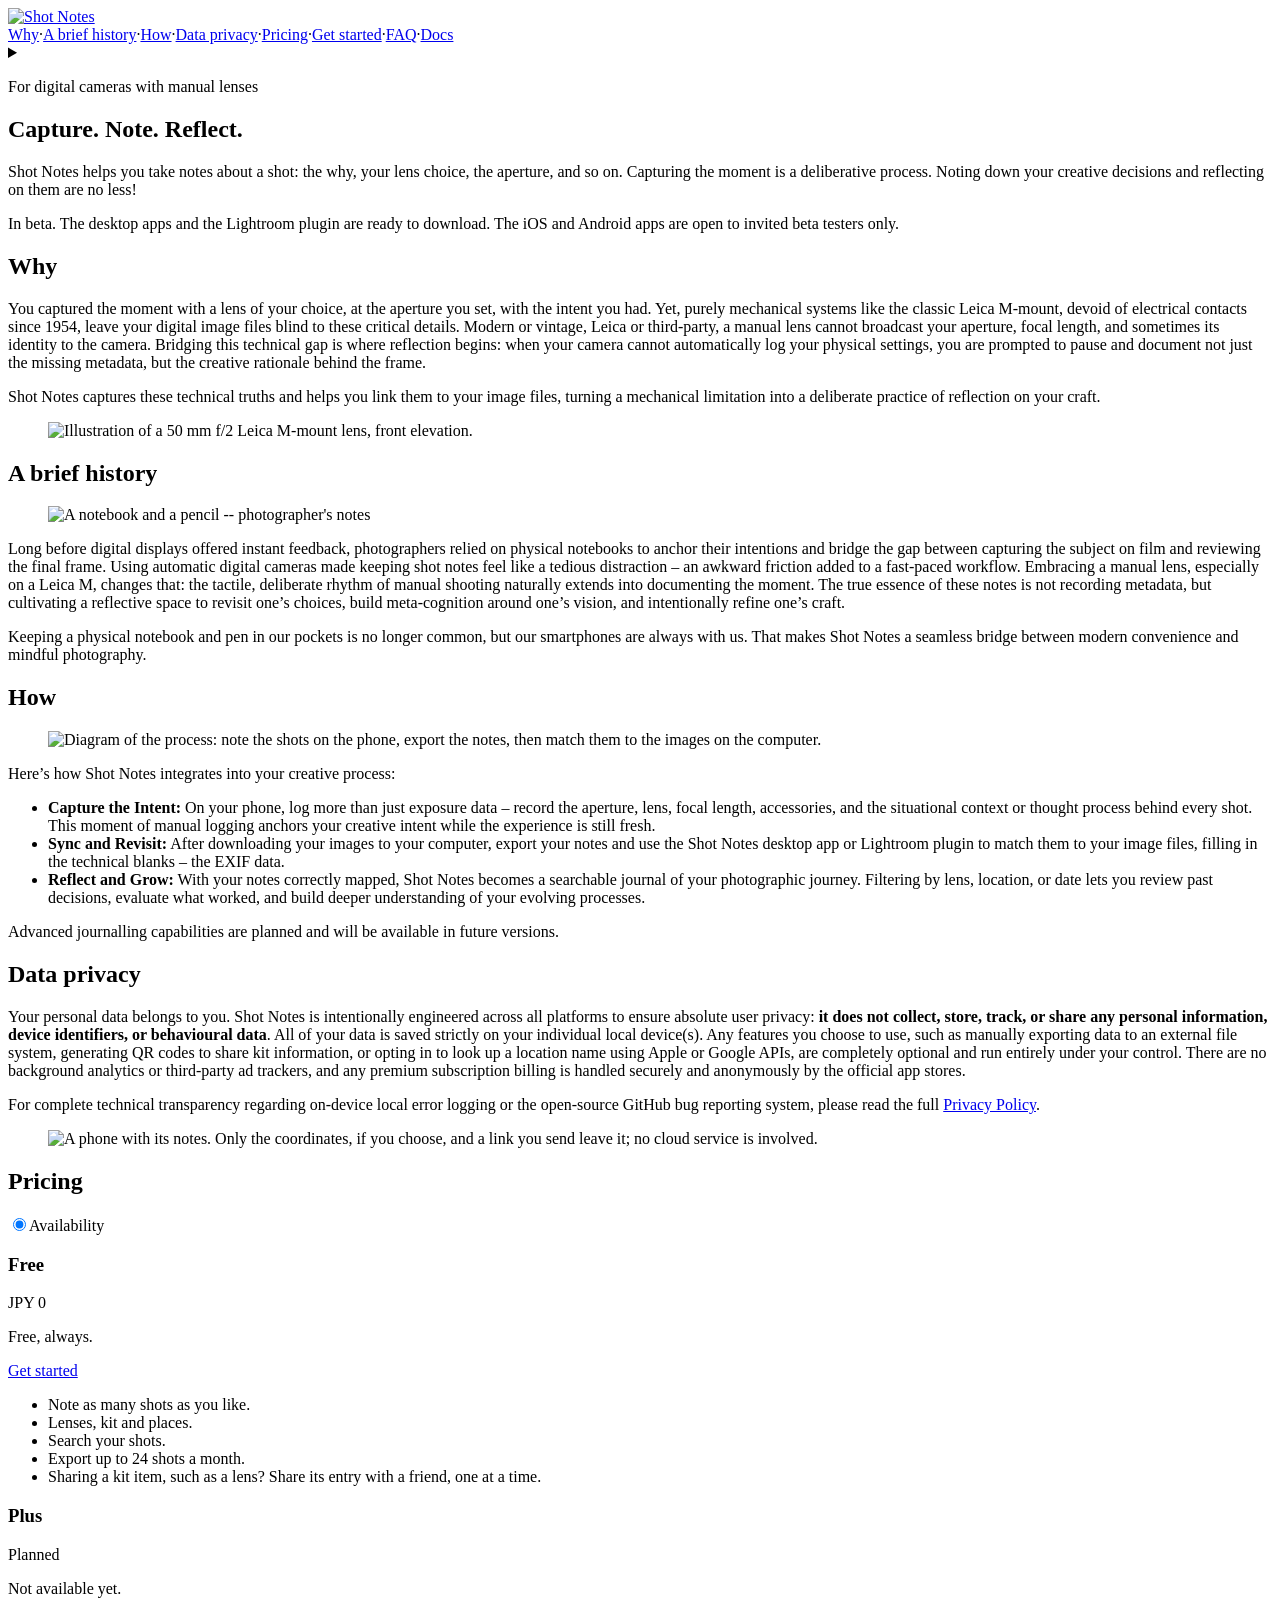
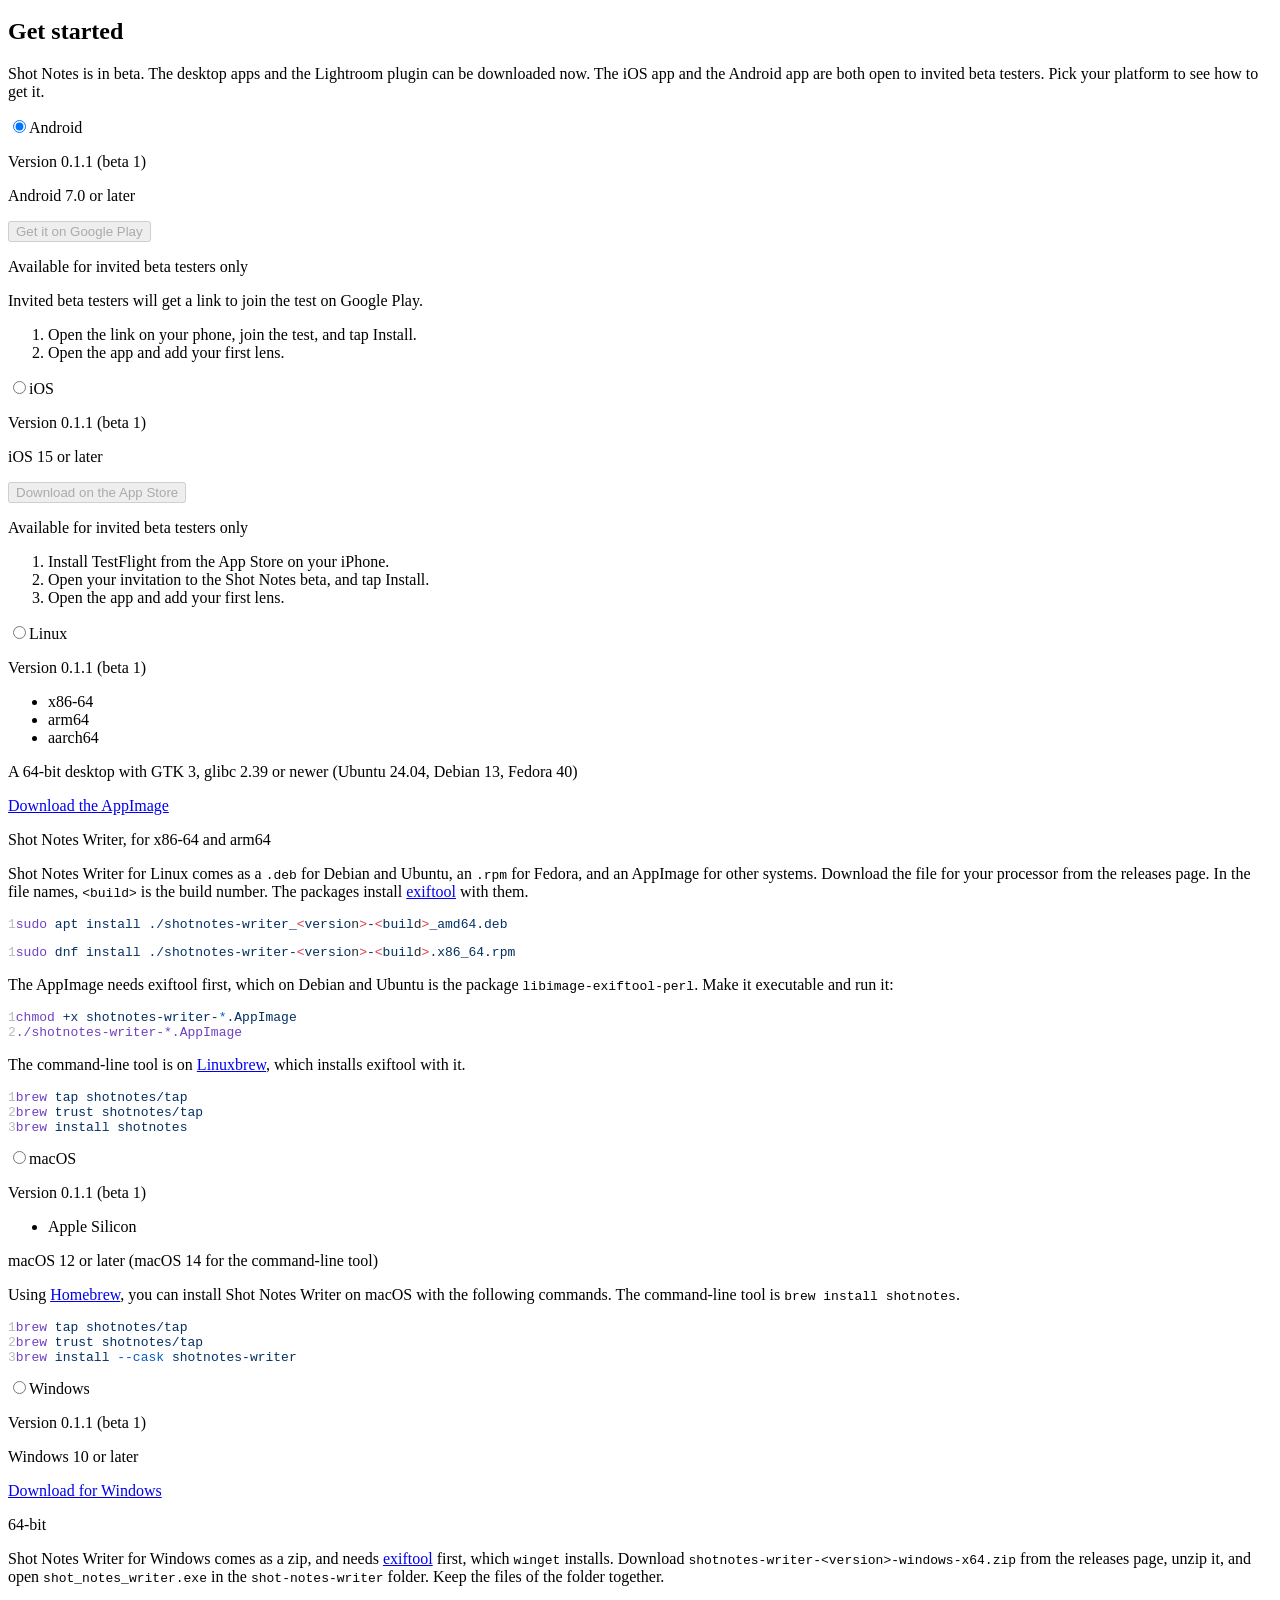
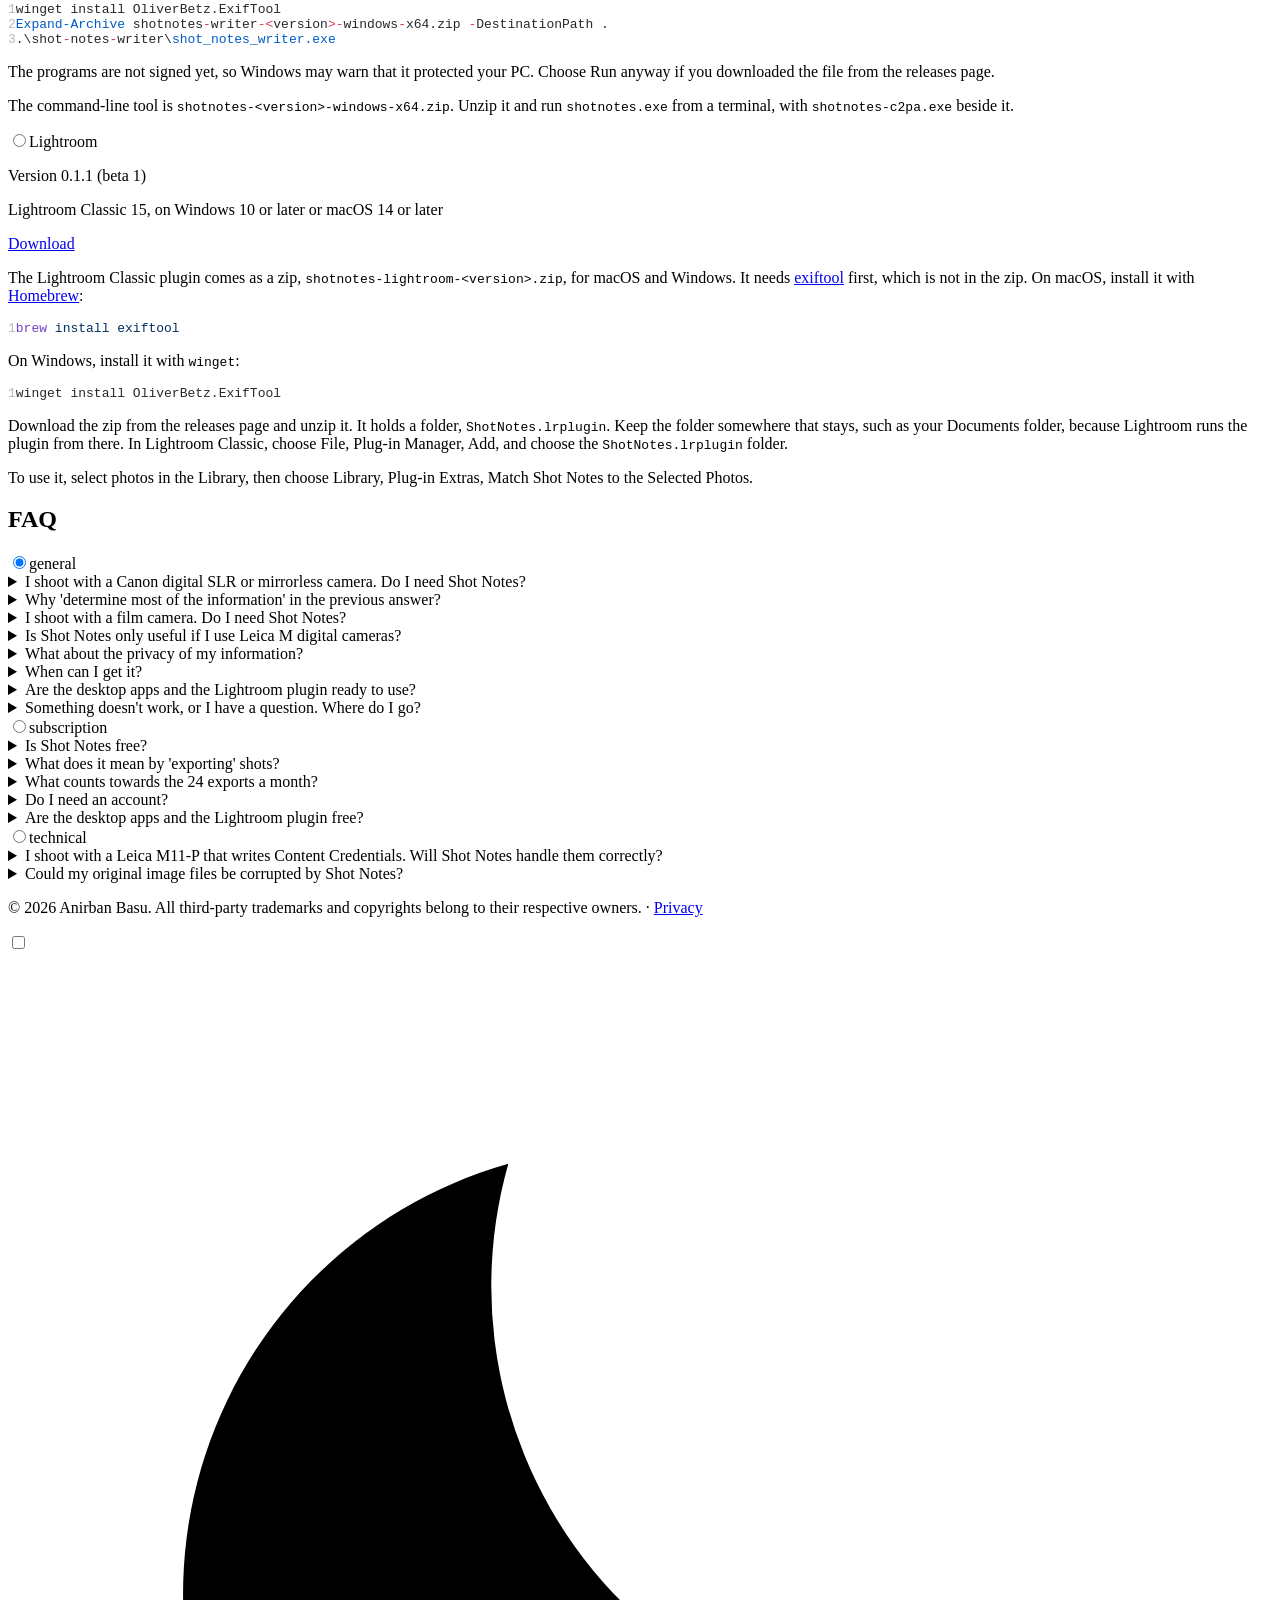
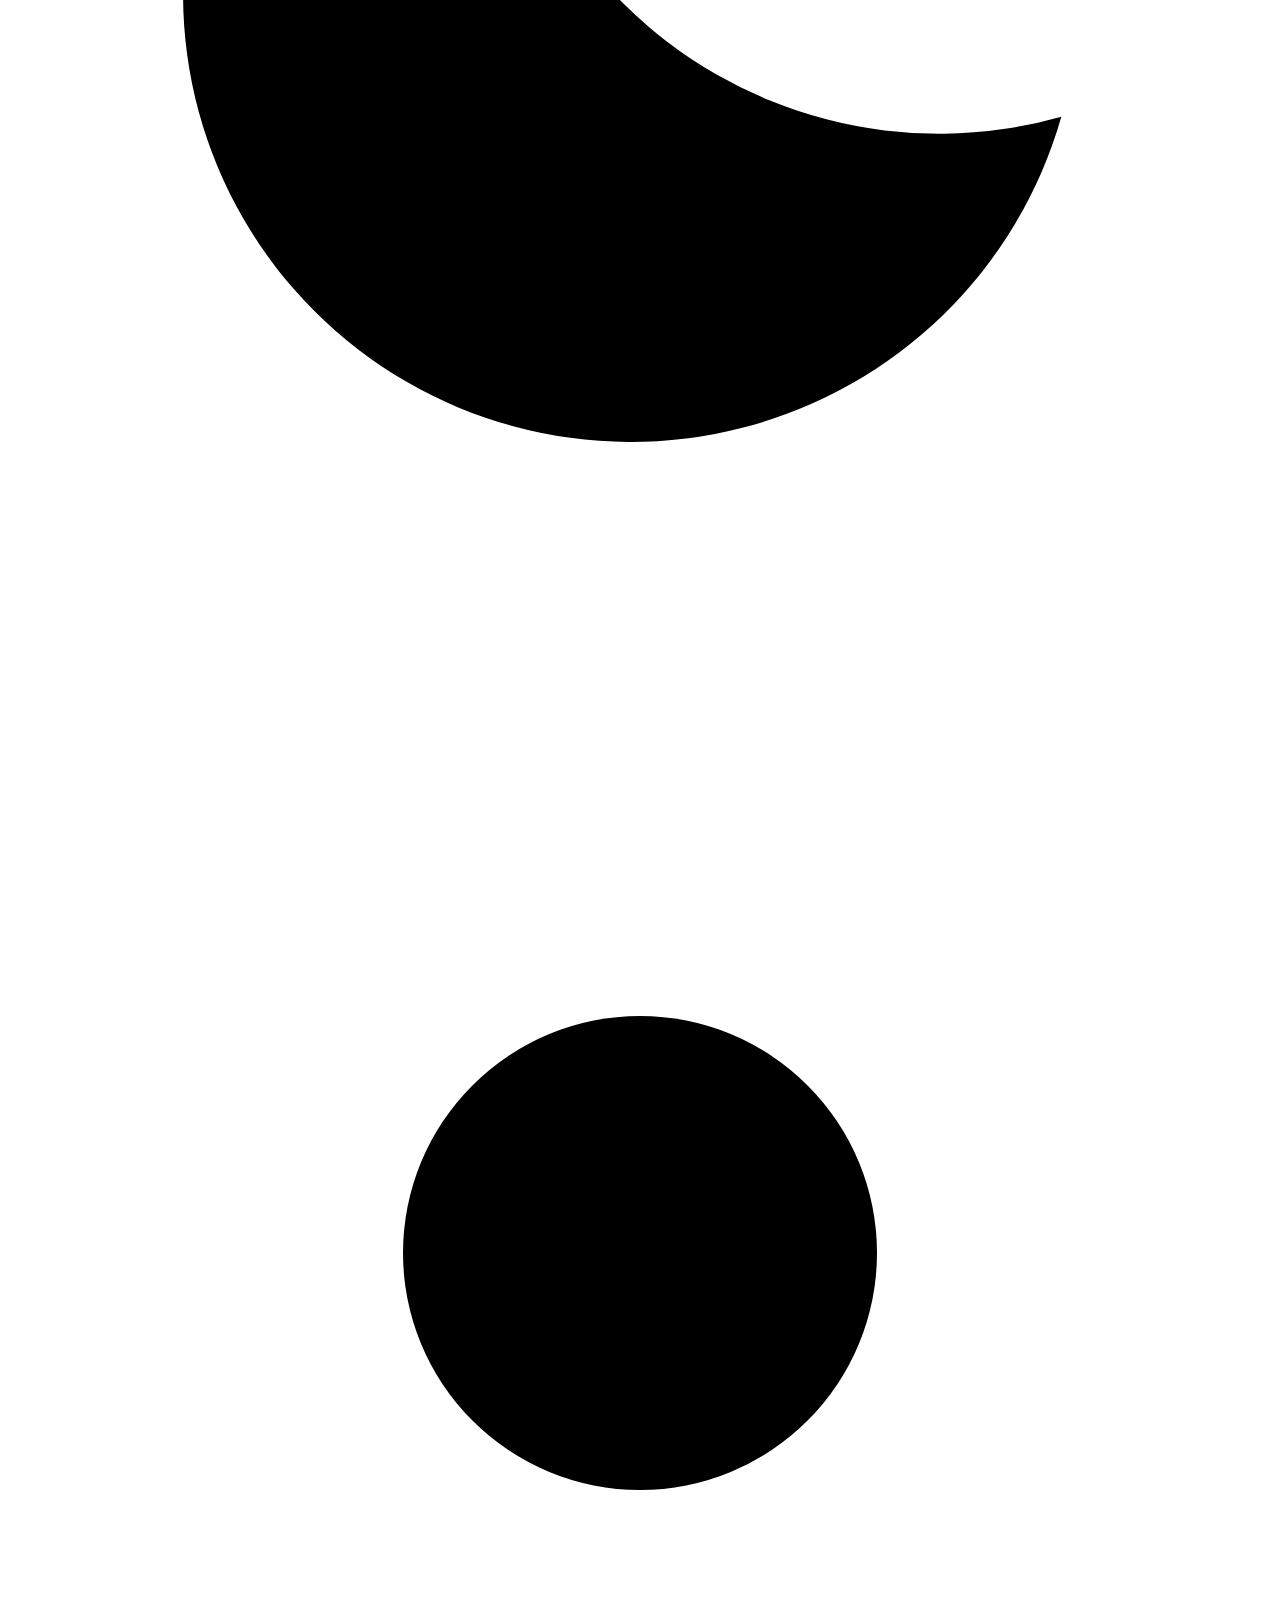
==== commit 24040759: "Update the website" ====
--- a/index.html
+++ b/index.html
@@ -1,8 +1,8 @@
-<!doctype html><html lang=en><head><meta charset=utf-8><meta content="width=device-width,initial-scale=1" name=viewport><title>Shot Notes</title><meta content="A quiet log for every frame you capture, kept on your own devices." name=description><link href=https://www.shotnotes.app/favicon.svg rel=icon type=image/svg+xml><link href=https://www.shotnotes.app/favicon.png rel=icon sizes=180x180 type=image/png><link href=https://www.shotnotes.app/favicon.png rel=apple-touch-icon><link href=https://www.shotnotes.app/quiet-landing.css rel=stylesheet><style>:root{--accent:#d80611;--background:#f1f0ec;--divider:#d9d8d2;--ink:#1a1a1a;--muted:#6b6b68;--mono:"DejaVu Sans Mono", "Courier New", monospace;--sans:"DejaVu Sans", Verdana, sans-serif}@media (prefers-color-scheme:dark){:root{--accent:#ff3d47;--background:#1a1a1a;--divider:#3a3935;--ink:#f1f0ec;--muted:#a09f9a}:root:has(#scheme-switch:checked){--accent:#d80611;--background:#f1f0ec;--divider:#d9d8d2;--ink:#1a1a1a;--muted:#6b6b68}}@media (prefers-color-scheme:light){:root:has(#scheme-switch:checked){--accent:#ff3d47;--background:#1a1a1a;--divider:#3a3935;--ink:#f1f0ec;--muted:#a09f9a}}</style><body><header class="grid bar"><div class=row><a class=name href=https://www.shotnotes.app/><img alt="Shot Notes" class=logo src=https://www.shotnotes.app/images/logo.svg></a><nav aria-label=Sections class=inline><a href=https://www.shotnotes.app/#why>Why</a><span aria-hidden=true class=dot>·</span><a href=https://www.shotnotes.app/#history>A brief history</a><span aria-hidden=true class=dot>·</span><a href=https://www.shotnotes.app/#how>How</a><span aria-hidden=true class=dot>·</span><a href=https://www.shotnotes.app/#privacy>Data privacy</a><span aria-hidden=true class=dot>·</span><a href=https://www.shotnotes.app/#pricing>Pricing</a><span aria-hidden=true class=dot>·</span><a href=https://www.shotnotes.app/#get-started>Get started</a><span aria-hidden=true class=dot>·</span><a href=https://www.shotnotes.app/#faq>FAQ</a><span aria-hidden=true class=dot>·</span><a href=https://www.shotnotes.app/support/>Docs</a></nav><details class=menu><summary aria-label=Menu><span></span><span></span><span></span></summary> <nav aria-label=Sections><a href=https://www.shotnotes.app/#why>Why</a><a href=https://www.shotnotes.app/#history>A brief history</a><a href=https://www.shotnotes.app/#how>How</a><a href=https://www.shotnotes.app/#privacy>Data privacy</a><a href=https://www.shotnotes.app/#pricing>Pricing</a><a href=https://www.shotnotes.app/#get-started>Get started</a><a href=https://www.shotnotes.app/#faq>FAQ</a><a href=https://www.shotnotes.app/support/>Docs</a></nav></details></div></header><main><section class="grid hero"><div class=text><p class=eyebrow>For digital cameras with manual lenses<h1 class=headline>Capture. Note. Reflect.</h1><p class=lead>Shot Notes helps you take notes about a shot: the why, your lens choice, the aperture, and so on. Capturing the moment is a deliberative process. Noting down your creative decisions and reflecting on them are no less!<p class=status>In beta. The desktop apps and the Lightroom plugin are ready to download. The iOS and Android apps are open to invited beta testers only.</div></section><section class="grid section" id=why><h2>Why</h2><div class="columns columns-center"><div class=column style=--span:5><p>You captured the moment with a lens of your choice, at the aperture you set, with the intent you had. Yet, purely mechanical systems like the classic Leica M-mount, devoid of electrical contacts since 1954, leave your digital image files blind to these critical details. Modern or vintage, Leica or third-party, a manual lens cannot broadcast your aperture, focal length, and sometimes its identity to the camera. Bridging this technical gap is where reflection begins: when your camera cannot automatically log your physical settings, you are prompted to pause and document not just the missing metadata, but the creative rationale behind the frame.<p>Shot Notes captures these technical truths and helps you link them to your image files, turning a mechanical limitation into a deliberate practice of reflection on your craft.</div><div class=column style=--span:5><figure class="figure figure-adapt"><img alt="Illustration of a 50 mm f/2 Leica M-mount lens, front elevation." loading=lazy src=https://www.shotnotes.app/images/lens.svg style=width:100%></figure></div></div></section><section class="grid section" id=history><h2>A brief history</h2><div class="columns columns-center"><div class=column style=--span:5><figure class=figure><img alt="A notebook and a pencil -- photographer's notes" loading=lazy src=https://www.shotnotes.app/images/camera-note.svg style=width:100%></figure></div><div class=column style=--span:5><p>Long before digital displays offered instant feedback, photographers relied on physical notebooks to anchor their intentions and bridge the gap between capturing the subject on film and reviewing the final frame. Using automatic digital cameras made keeping shot notes feel like a tedious distraction – an awkward friction added to a fast-paced workflow. Embracing a manual lens, especially on a Leica M, changes that: the tactile, deliberate rhythm of manual shooting naturally extends into documenting the moment. The true essence of these notes is not recording metadata, but cultivating a reflective space to revisit one’s choices, build meta-cognition around one’s vision, and intentionally refine one’s craft.<p>Keeping a physical notebook and pen in our pockets is no longer common, but our smartphones are always with us. That makes Shot Notes a seamless bridge between modern convenience and mindful photography.</div></div></section><section class="grid section" id=how><h2>How</h2><div class="columns columns-center"><div class=column style=--span:5><figure class="figure figure-adapt"><img alt="Diagram of the process: note the shots on the phone, export the notes, then match them to the images on the computer." loading=lazy src=https://www.shotnotes.app/images/how.svg style=width:100%></figure></div><div class=column style=--span:5><p>Here’s how Shot Notes integrates into your creative process:<ul><li><strong>Capture the Intent:</strong> On your phone, log more than just exposure data – record the aperture, lens, focal length, accessories, and the situational context or thought process behind every shot. This moment of manual logging anchors your creative intent while the experience is still fresh.<li><strong>Sync and Revisit:</strong> After downloading your images to your computer, export your notes and use the Shot Notes desktop app or Lightroom plugin to match them to your image files, filling in the technical blanks – the EXIF data.<li><strong>Reflect and Grow:</strong> With your notes correctly mapped, Shot Notes becomes a searchable journal of your photographic journey. Filtering by lens, location, or date lets you review past decisions, evaluate what worked, and build deeper understanding of your evolving processes.</ul><p>Advanced journalling capabilities are planned and will be available in future versions.</div></div></section><section class="grid section" id=privacy><h2>Data privacy</h2><div class="columns columns-center"><div class=column style=--span:5><p>Your personal data belongs to you. Shot Notes is intentionally engineered across all platforms to ensure absolute user privacy: <strong>it does not collect, store, track, or share any personal information, device identifiers, or behavioural data</strong>. All of your data is saved strictly on your individual local device(s). Any features you choose to use, such as manually exporting data to an external file system, generating QR codes to share kit information, or opting in to look up a location name using Apple or Google APIs, are completely optional and run entirely under your control. There are no background analytics or third-party ad trackers, and any premium subscription billing is handled securely and anonymously by the official app stores.<p>For complete technical transparency regarding on-device local error logging or the open-source GitHub bug reporting system, please read the full <a href=https://www.shotnotes.app/privacy/>Privacy Policy</a>.</div><div class=column style=--span:5><figure class="figure figure-adapt"><img alt="A phone with its notes. Only the coordinates, if you choose, and a link you send leave it; no cloud service is involved." loading=lazy src=https://www.shotnotes.app/images/privacy.svg style=width:100%></figure></div></div></section><section class="grid section" id=pricing><h2>Pricing</h2><div class="columns columns-center"><div class=column style=--span:10><div class=pricing><div class=pricing-tab><input checked class=pricing-radio id=pricing-monthly name=pricing type=radio><label for=pricing-monthly>Monthly</label><div class=pricing-panel><section class=plan><h3>Free</h3><p class=price><span class=amount>JPY 0</span><p class=plan-note>Free, always.</p><a class=plan-button href=#get-started>Get started</a><div class=plan-body><ul><li>Note as many shots as you like.<li>Lenses, kit and places.<li>Search your shots.<li>Export up to 24 shots a month.<li>Sharing a kit item, such as a lens? Share its entry with a friend, one at a time.</ul></div></section><section class=plan><h3>Plus</h3><p class=price><span class=amount>JPY 249</span> <span class=period>a month</span><p class=plan-note>No yearly commitment. Cancel any time.</p><button class=plan-button disabled type=button>Get started, subscribe in-app</button><p class=footnote>Coming soon for less than the price of a cup of coffee!<p class=plan-intro>Everything in Free, plus:<div class=plan-body><ul><li>Unlimited export, every month.<li>Other features, coming soon.<li>Stop whenever you like and go back to Free the next month.</ul></div></section></div></div><div class=pricing-tab><input class=pricing-radio id=pricing-yearly name=pricing type=radio><label for=pricing-yearly>Yearly</label><div class=pricing-panel><section class=plan><h3>Free</h3><p class=price><span class=amount>JPY 0</span><p class=plan-note>Free, always.</p><a class=plan-button href=#get-started>Get started</a><div class=plan-body><ul><li>Note as many shots as you like.<li>Lenses, kit and places.<li>Search your shots.<li>Export up to 24 shots a month.<li>Sharing a kit item, such as a lens? Share its entry with a friend, one at a time.</ul></div></section><section class=plan><h3>Plus</h3><p class=price><span class=amount>JPY 2,490</span> <span class=period>a year</span><p class=plan-note>Two months free. Cancel any time.</p><button class=plan-button disabled type=button>Get started, subscribe in-app</button><p class=footnote>Coming soon for around the price of a dinner!<p class=plan-intro>Everything in Free, plus:<div class=plan-body><ul><li>Unlimited export, every month.<li>Other features, coming soon.<li>Stop whenever you like and go back to Free when the year ends.</ul></div></section></div></div></div></div></div></section><section class="grid section" id=get-started><h2>Get started</h2><div class="columns columns-center"><div class=column style=--span:10><p>Shot Notes is in beta. The desktop apps and the Lightroom plugin can be downloaded now. The iOS app and the Android app are both open to invited beta testers. Pick your platform to see how to get it.<div class=get-software><div class=platform><input checked class=platform-radio id=platform-android name=platform type=radio><label for=platform-android>Android</label><div class=platform-panel><div class=platform-head><p class=platform-meta>Version 0.1.0 (beta 1)</div><p class=platform-meta>Android 7.0 or later</p><button class=plan-button disabled type=button>Get it on Google Play</button><p class=footnote>Available for invited beta testers only<div class=platform-body><p>Invited beta testers will get a link to join the test on Google Play.<ol><li>Open the link on your phone, join the test, and tap Install.<li>Open the app and add your first lens.</ol></div></div></div><div class=platform><input class=platform-radio id=platform-ios name=platform type=radio><label for=platform-ios>iOS</label><div class=platform-panel><div class=platform-head><p class=platform-meta>Version 0.1.0 (beta 1)</div><p class=platform-meta>iOS 15 or later</p><button class=plan-button disabled type=button>Download on the App Store</button><p class=footnote>Available for invited beta testers only<div class=platform-body><ol><li>Install TestFlight from the App Store on your iPhone.<li>Open your invitation to the Shot Notes beta, and tap Install.<li>Open the app and add your first lens.</ol></div></div></div><div class=platform><input class=platform-radio id=platform-linux name=platform type=radio><label for=platform-linux>Linux</label><div class=platform-panel><div class=platform-head><p class=platform-meta>Version 0.1.0 (beta 1)<ul class=platform-arch><li>x86-64<li>arm64<li>aarch64</ul></div><p class=platform-meta>A 64-bit desktop with GTK 3, glibc 2.39 or newer (Ubuntu 24.04, Debian 13, Fedora 40)</p><a class=plan-button href=https://github.com/shotnotes/support/releases>Download the AppImage</a><p class=footnote>Shot Notes Writer, for x86-64 and arm64<div class=platform-body><p>Shot Notes Writer for Linux comes as a <code>.deb</code> for Debian and Ubuntu, an <code>.rpm</code> for Fedora, and an AppImage for other systems. Download the file for your processor from the releases page. The packages install <a href=https://exiftool.org/install.html rel=external>exiftool</a> with them.<pre style="color-scheme:light dark;color:light-dark(#24292e,#e1e4e8);background-color:light-dark(#fff,#24292e)" class=giallo><code data-lang=shellscript><span class=giallo-l><span aria-hidden=true class=giallo-ln style=color:light-dark(#1b1f234d,#444d56)>1</span><span style=color:light-dark(#6f42c1,#b392f0)>sudo</span><span style=color:light-dark(#032f62,#9ecbff)> apt</span><span style=color:light-dark(#032f62,#9ecbff)> install</span><span style=color:light-dark(#032f62,#9ecbff)> ./shotnotes-writer_</span><span style=color:light-dark(#d73a49,#f97583)>&lt;</span><span style=color:light-dark(#032f62,#9ecbff)>versio</span><span>n</span><span style=color:light-dark(#d73a49,#f97583)>></span><span style=color:light-dark(#032f62,#9ecbff)>_amd64.deb</span></span></code></pre><pre style="color-scheme:light dark;color:light-dark(#24292e,#e1e4e8);background-color:light-dark(#fff,#24292e)" class=giallo><code data-lang=shellscript><span class=giallo-l><span aria-hidden=true class=giallo-ln style=color:light-dark(#1b1f234d,#444d56)>1</span><span style=color:light-dark(#6f42c1,#b392f0)>sudo</span><span style=color:light-dark(#032f62,#9ecbff)> dnf</span><span style=color:light-dark(#032f62,#9ecbff)> install</span><span style=color:light-dark(#032f62,#9ecbff)> ./shotnotes-writer-</span><span style=color:light-dark(#d73a49,#f97583)>&lt;</span><span style=color:light-dark(#032f62,#9ecbff)>versio</span><span>n</span><span style=color:light-dark(#d73a49,#f97583)>></span><span style=color:light-dark(#032f62,#9ecbff)>-1.x86_64.rpm</span></span></code></pre><p>The AppImage needs exiftool first, which on Debian and Ubuntu is the package <code>libimage-exiftool-perl</code>. Make it executable and run it:<pre style="color-scheme:light dark;color:light-dark(#24292e,#e1e4e8);background-color:light-dark(#fff,#24292e)" class=giallo><code data-lang=shellscript><span class=giallo-l><span aria-hidden=true class=giallo-ln style=color:light-dark(#1b1f234d,#444d56)>1</span><span style=color:light-dark(#6f42c1,#b392f0)>chmod</span><span style=color:light-dark(#032f62,#9ecbff)> +x</span><span style=color:light-dark(#032f62,#9ecbff)> shotnotes-writer-</span><span style=color:light-dark(#005cc5,#79b8ff)>*</span><span style=color:light-dark(#032f62,#9ecbff)>.AppImage</span></span>
+<!doctype html><html lang=en><head><meta charset=utf-8><meta content="width=device-width,initial-scale=1" name=viewport><title>Shot Notes</title><meta content="A quiet log for every frame you capture, kept on your own devices." name=description><link href=https://www.shotnotes.app/favicon.svg rel=icon type=image/svg+xml><link href=https://www.shotnotes.app/favicon.png rel=icon sizes=180x180 type=image/png><link href=https://www.shotnotes.app/favicon.png rel=apple-touch-icon><link href=https://www.shotnotes.app/quiet-landing.css rel=stylesheet><style>:root{--accent:#d80611;--background:#f1f0ec;--divider:#d9d8d2;--ink:#1a1a1a;--muted:#6b6b68;--mono:"DejaVu Sans Mono", "Courier New", monospace;--sans:"DejaVu Sans", Verdana, sans-serif}@media (prefers-color-scheme:dark){:root{--accent:#ff3d47;--background:#1a1a1a;--divider:#3a3935;--ink:#f1f0ec;--muted:#a09f9a}:root:has(#scheme-switch:checked){--accent:#d80611;--background:#f1f0ec;--divider:#d9d8d2;--ink:#1a1a1a;--muted:#6b6b68}}@media (prefers-color-scheme:light){:root:has(#scheme-switch:checked){--accent:#ff3d47;--background:#1a1a1a;--divider:#3a3935;--ink:#f1f0ec;--muted:#a09f9a}}</style><body><header class="grid bar"><div class=row><a class=name href=https://www.shotnotes.app/><img alt="Shot Notes" class=logo src=https://www.shotnotes.app/images/logo.svg></a><nav aria-label=Sections class=inline><a href=https://www.shotnotes.app/#why>Why</a><span aria-hidden=true class=dot>·</span><a href=https://www.shotnotes.app/#history>A brief history</a><span aria-hidden=true class=dot>·</span><a href=https://www.shotnotes.app/#how>How</a><span aria-hidden=true class=dot>·</span><a href=https://www.shotnotes.app/#privacy>Data privacy</a><span aria-hidden=true class=dot>·</span><a href=https://www.shotnotes.app/#pricing>Pricing</a><span aria-hidden=true class=dot>·</span><a href=https://www.shotnotes.app/#get-started>Get started</a><span aria-hidden=true class=dot>·</span><a href=https://www.shotnotes.app/#faq>FAQ</a><span aria-hidden=true class=dot>·</span><a href=https://www.shotnotes.app/support/>Docs</a></nav><details class=menu><summary aria-label=Menu><span></span><span></span><span></span></summary> <nav aria-label=Sections><a href=https://www.shotnotes.app/#why>Why</a><a href=https://www.shotnotes.app/#history>A brief history</a><a href=https://www.shotnotes.app/#how>How</a><a href=https://www.shotnotes.app/#privacy>Data privacy</a><a href=https://www.shotnotes.app/#pricing>Pricing</a><a href=https://www.shotnotes.app/#get-started>Get started</a><a href=https://www.shotnotes.app/#faq>FAQ</a><a href=https://www.shotnotes.app/support/>Docs</a></nav></details></div></header><main><section class="grid hero"><div class=text><p class=eyebrow>For digital cameras with manual lenses<h1 class=headline>Capture. Note. Reflect.</h1><p class=lead>Shot Notes helps you take notes about a shot: the why, your lens choice, the aperture, and so on. Capturing the moment is a deliberative process. Noting down your creative decisions and reflecting on them are no less!<p class=status>In beta. The desktop apps and the Lightroom plugin are ready to download. The iOS and Android apps are open to invited beta testers only.</div></section><section class="grid section" id=why><h2>Why</h2><div class="columns columns-center"><div class=column style=--span:5><p>You captured the moment with a lens of your choice, at the aperture you set, with the intent you had. Yet, purely mechanical systems like the classic Leica M-mount, devoid of electrical contacts since 1954, leave your digital image files blind to these critical details. Modern or vintage, Leica or third-party, a manual lens cannot broadcast your aperture, focal length, and sometimes its identity to the camera. Bridging this technical gap is where reflection begins: when your camera cannot automatically log your physical settings, you are prompted to pause and document not just the missing metadata, but the creative rationale behind the frame.<p>Shot Notes captures these technical truths and helps you link them to your image files, turning a mechanical limitation into a deliberate practice of reflection on your craft.</div><div class=column style=--span:5><figure class="figure figure-adapt"><img alt="Illustration of a 50 mm f/2 Leica M-mount lens, front elevation." loading=lazy src=https://www.shotnotes.app/images/lens.svg style=width:100%></figure></div></div></section><section class="grid section" id=history><h2>A brief history</h2><div class="columns columns-center"><div class=column style=--span:5><figure class=figure><img alt="A notebook and a pencil -- photographer's notes" loading=lazy src=https://www.shotnotes.app/images/camera-note.svg style=width:100%></figure></div><div class=column style=--span:5><p>Long before digital displays offered instant feedback, photographers relied on physical notebooks to anchor their intentions and bridge the gap between capturing the subject on film and reviewing the final frame. Using automatic digital cameras made keeping shot notes feel like a tedious distraction – an awkward friction added to a fast-paced workflow. Embracing a manual lens, especially on a Leica M, changes that: the tactile, deliberate rhythm of manual shooting naturally extends into documenting the moment. The true essence of these notes is not recording metadata, but cultivating a reflective space to revisit one’s choices, build meta-cognition around one’s vision, and intentionally refine one’s craft.<p>Keeping a physical notebook and pen in our pockets is no longer common, but our smartphones are always with us. That makes Shot Notes a seamless bridge between modern convenience and mindful photography.</div></div></section><section class="grid section" id=how><h2>How</h2><div class="columns columns-center"><div class=column style=--span:5><figure class="figure figure-adapt"><img alt="Diagram of the process: note the shots on the phone, export the notes, then match them to the images on the computer." loading=lazy src=https://www.shotnotes.app/images/how.svg style=width:100%></figure></div><div class=column style=--span:5><p>Here’s how Shot Notes integrates into your creative process:<ul><li><strong>Capture the Intent:</strong> On your phone, log more than just exposure data – record the aperture, lens, focal length, accessories, and the situational context or thought process behind every shot. This moment of manual logging anchors your creative intent while the experience is still fresh.<li><strong>Sync and Revisit:</strong> After downloading your images to your computer, export your notes and use the Shot Notes desktop app or Lightroom plugin to match them to your image files, filling in the technical blanks – the EXIF data.<li><strong>Reflect and Grow:</strong> With your notes correctly mapped, Shot Notes becomes a searchable journal of your photographic journey. Filtering by lens, location, or date lets you review past decisions, evaluate what worked, and build deeper understanding of your evolving processes.</ul><p>Advanced journalling capabilities are planned and will be available in future versions.</div></div></section><section class="grid section" id=privacy><h2>Data privacy</h2><div class="columns columns-center"><div class=column style=--span:5><p>Your personal data belongs to you. Shot Notes is intentionally engineered across all platforms to ensure absolute user privacy: <strong>it does not collect, store, track, or share any personal information, device identifiers, or behavioural data</strong>. All of your data is saved strictly on your individual local device(s). Any features you choose to use, such as manually exporting data to an external file system, generating QR codes to share kit information, or opting in to look up a location name using Apple or Google APIs, are completely optional and run entirely under your control. There are no background analytics or third-party ad trackers, and any premium subscription billing is handled securely and anonymously by the official app stores.<p>For complete technical transparency regarding on-device local error logging or the open-source GitHub bug reporting system, please read the full <a href=https://www.shotnotes.app/privacy/>Privacy Policy</a>.</div><div class=column style=--span:5><figure class="figure figure-adapt"><img alt="A phone with its notes. Only the coordinates, if you choose, and a link you send leave it; no cloud service is involved." loading=lazy src=https://www.shotnotes.app/images/privacy.svg style=width:100%></figure></div></div></section><section class="grid section" id=pricing><h2>Pricing</h2><div class="columns columns-center"><div class=column style=--span:10><div class=pricing><div class=pricing-tab><input checked class=pricing-radio id=pricing-availability name=pricing type=radio><label for=pricing-availability>Availability</label><div class=pricing-panel><section class=plan><h3>Free</h3><p class=price><span class=amount>JPY 0</span><p class=plan-note>Free, always.</p><a class=plan-button href=#get-started>Get started</a><div class=plan-body><ul><li>Note as many shots as you like.<li>Lenses, kit and places.<li>Search your shots.<li>Export up to 24 shots a month.<li>Sharing a kit item, such as a lens? Share its entry with a friend, one at a time.</ul></div></section><section class=plan><h3>Plus</h3><p class=price><span class=amount>Planned</span><p class=plan-note>Not available yet.<div class=plan-body></div></section></div></div></div></div></div></section><section class="grid section" id=get-started><h2>Get started</h2><div class="columns columns-center"><div class=column style=--span:10><p>Shot Notes is in beta. The desktop apps and the Lightroom plugin can be downloaded now. The iOS app and the Android app are both open to invited beta testers. Pick your platform to see how to get it.<div class=get-software><div class=platform><input checked class=platform-radio id=platform-android name=platform type=radio><label for=platform-android>Android</label><div class=platform-panel><div class=platform-head><p class=platform-meta>Version 0.1.1 (beta 1)</div><p class=platform-meta>Android 7.0 or later</p><button class=plan-button disabled type=button>Get it on Google Play</button><p class=footnote>Available for invited beta testers only<div class=platform-body><p>Invited beta testers will get a link to join the test on Google Play.<ol><li>Open the link on your phone, join the test, and tap Install.<li>Open the app and add your first lens.</ol></div></div></div><div class=platform><input class=platform-radio id=platform-ios name=platform type=radio><label for=platform-ios>iOS</label><div class=platform-panel><div class=platform-head><p class=platform-meta>Version 0.1.1 (beta 1)</div><p class=platform-meta>iOS 15 or later</p><button class=plan-button disabled type=button>Download on the App Store</button><p class=footnote>Available for invited beta testers only<div class=platform-body><ol><li>Install TestFlight from the App Store on your iPhone.<li>Open your invitation to the Shot Notes beta, and tap Install.<li>Open the app and add your first lens.</ol></div></div></div><div class=platform><input class=platform-radio id=platform-linux name=platform type=radio><label for=platform-linux>Linux</label><div class=platform-panel><div class=platform-head><p class=platform-meta>Version 0.1.1 (beta 1)<ul class=platform-arch><li>x86-64<li>arm64<li>aarch64</ul></div><p class=platform-meta>A 64-bit desktop with GTK 3, glibc 2.39 or newer (Ubuntu 24.04, Debian 13, Fedora 40)</p><a class=plan-button href=https://github.com/shotnotes/support/releases>Download the AppImage</a><p class=footnote>Shot Notes Writer, for x86-64 and arm64<div class=platform-body><p>Shot Notes Writer for Linux comes as a <code>.deb</code> for Debian and Ubuntu, an <code>.rpm</code> for Fedora, and an AppImage for other systems. Download the file for your processor from the releases page. In the file names, <code>&lt;build></code> is the build number. The packages install <a href=https://exiftool.org/install.html rel=external>exiftool</a> with them.<pre style="color-scheme:light dark;color:light-dark(#24292e,#e1e4e8);background-color:light-dark(#fff,#24292e)" class=giallo><code data-lang=shellscript><span class=giallo-l><span aria-hidden=true class=giallo-ln style=color:light-dark(#1b1f234d,#444d56)>1</span><span style=color:light-dark(#6f42c1,#b392f0)>sudo</span><span style=color:light-dark(#032f62,#9ecbff)> apt</span><span style=color:light-dark(#032f62,#9ecbff)> install</span><span style=color:light-dark(#032f62,#9ecbff)> ./shotnotes-writer_</span><span style=color:light-dark(#d73a49,#f97583)>&lt;</span><span style=color:light-dark(#032f62,#9ecbff)>versio</span><span>n</span><span style=color:light-dark(#d73a49,#f97583)>></span><span style=color:light-dark(#032f62,#9ecbff)>-</span><span style=color:light-dark(#d73a49,#f97583)>&lt;</span><span style=color:light-dark(#032f62,#9ecbff)>buil</span><span>d</span><span style=color:light-dark(#d73a49,#f97583)>></span><span style=color:light-dark(#032f62,#9ecbff)>_amd64.deb</span></span></code></pre><pre style="color-scheme:light dark;color:light-dark(#24292e,#e1e4e8);background-color:light-dark(#fff,#24292e)" class=giallo><code data-lang=shellscript><span class=giallo-l><span aria-hidden=true class=giallo-ln style=color:light-dark(#1b1f234d,#444d56)>1</span><span style=color:light-dark(#6f42c1,#b392f0)>sudo</span><span style=color:light-dark(#032f62,#9ecbff)> dnf</span><span style=color:light-dark(#032f62,#9ecbff)> install</span><span style=color:light-dark(#032f62,#9ecbff)> ./shotnotes-writer-</span><span style=color:light-dark(#d73a49,#f97583)>&lt;</span><span style=color:light-dark(#032f62,#9ecbff)>versio</span><span>n</span><span style=color:light-dark(#d73a49,#f97583)>></span><span style=color:light-dark(#032f62,#9ecbff)>-</span><span style=color:light-dark(#d73a49,#f97583)>&lt;</span><span style=color:light-dark(#032f62,#9ecbff)>buil</span><span>d</span><span style=color:light-dark(#d73a49,#f97583)>></span><span style=color:light-dark(#032f62,#9ecbff)>.x86_64.rpm</span></span></code></pre><p>The AppImage needs exiftool first, which on Debian and Ubuntu is the package <code>libimage-exiftool-perl</code>. Make it executable and run it:<pre style="color-scheme:light dark;color:light-dark(#24292e,#e1e4e8);background-color:light-dark(#fff,#24292e)" class=giallo><code data-lang=shellscript><span class=giallo-l><span aria-hidden=true class=giallo-ln style=color:light-dark(#1b1f234d,#444d56)>1</span><span style=color:light-dark(#6f42c1,#b392f0)>chmod</span><span style=color:light-dark(#032f62,#9ecbff)> +x</span><span style=color:light-dark(#032f62,#9ecbff)> shotnotes-writer-</span><span style=color:light-dark(#005cc5,#79b8ff)>*</span><span style=color:light-dark(#032f62,#9ecbff)>.AppImage</span></span>
 <span class=giallo-l><span aria-hidden=true class=giallo-ln style=color:light-dark(#1b1f234d,#444d56)>2</span><span style=color:light-dark(#6f42c1,#b392f0)>./shotnotes-writer-*.AppImage</span></span></code></pre><p>The command-line tool is on <a href=https://docs.brew.sh/Homebrew-on-Linux rel=external>Linuxbrew</a>, which installs exiftool with it.<pre style="color-scheme:light dark;color:light-dark(#24292e,#e1e4e8);background-color:light-dark(#fff,#24292e)" class=giallo><code data-lang=shellscript><span class=giallo-l><span aria-hidden=true class=giallo-ln style=color:light-dark(#1b1f234d,#444d56)>1</span><span style=color:light-dark(#6f42c1,#b392f0)>brew</span><span style=color:light-dark(#032f62,#9ecbff)> tap</span><span style=color:light-dark(#032f62,#9ecbff)> shotnotes/tap</span></span>
 <span class=giallo-l><span aria-hidden=true class=giallo-ln style=color:light-dark(#1b1f234d,#444d56)>2</span><span style=color:light-dark(#6f42c1,#b392f0)>brew</span><span style=color:light-dark(#032f62,#9ecbff)> trust</span><span style=color:light-dark(#032f62,#9ecbff)> shotnotes/tap</span></span>
-<span class=giallo-l><span aria-hidden=true class=giallo-ln style=color:light-dark(#1b1f234d,#444d56)>3</span><span style=color:light-dark(#6f42c1,#b392f0)>brew</span><span style=color:light-dark(#032f62,#9ecbff)> install</span><span style=color:light-dark(#032f62,#9ecbff)> shotnotes</span></span></code></pre></div></div></div><div class=platform><input class=platform-radio id=platform-macos name=platform type=radio><label for=platform-macos>macOS</label><div class=platform-panel><div class=platform-head><p class=platform-meta>Version 0.1.0 (beta 1)<ul class=platform-arch><li>Apple Silicon</ul></div><p class=platform-meta>macOS 12 or later (macOS 14 for the command-line tool)<div class=platform-body><p>Using <a href=https://brew.sh/ rel=external>Homebrew</a>, you can install Shot Notes Writer on macOS with the following commands. The command-line tool is <code>brew install shotnotes</code>.<pre style="color-scheme:light dark;color:light-dark(#24292e,#e1e4e8);background-color:light-dark(#fff,#24292e)" class=giallo><code data-lang=shellscript><span class=giallo-l><span aria-hidden=true class=giallo-ln style=color:light-dark(#1b1f234d,#444d56)>1</span><span style=color:light-dark(#6f42c1,#b392f0)>brew</span><span style=color:light-dark(#032f62,#9ecbff)> tap</span><span style=color:light-dark(#032f62,#9ecbff)> shotnotes/tap</span></span>
+<span class=giallo-l><span aria-hidden=true class=giallo-ln style=color:light-dark(#1b1f234d,#444d56)>3</span><span style=color:light-dark(#6f42c1,#b392f0)>brew</span><span style=color:light-dark(#032f62,#9ecbff)> install</span><span style=color:light-dark(#032f62,#9ecbff)> shotnotes</span></span></code></pre></div></div></div><div class=platform><input class=platform-radio id=platform-macos name=platform type=radio><label for=platform-macos>macOS</label><div class=platform-panel><div class=platform-head><p class=platform-meta>Version 0.1.1 (beta 1)<ul class=platform-arch><li>Apple Silicon</ul></div><p class=platform-meta>macOS 12 or later (macOS 14 for the command-line tool)<div class=platform-body><p>Using <a href=https://brew.sh/ rel=external>Homebrew</a>, you can install Shot Notes Writer on macOS with the following commands. The command-line tool is <code>brew install shotnotes</code>.<pre style="color-scheme:light dark;color:light-dark(#24292e,#e1e4e8);background-color:light-dark(#fff,#24292e)" class=giallo><code data-lang=shellscript><span class=giallo-l><span aria-hidden=true class=giallo-ln style=color:light-dark(#1b1f234d,#444d56)>1</span><span style=color:light-dark(#6f42c1,#b392f0)>brew</span><span style=color:light-dark(#032f62,#9ecbff)> tap</span><span style=color:light-dark(#032f62,#9ecbff)> shotnotes/tap</span></span>
 <span class=giallo-l><span aria-hidden=true class=giallo-ln style=color:light-dark(#1b1f234d,#444d56)>2</span><span style=color:light-dark(#6f42c1,#b392f0)>brew</span><span style=color:light-dark(#032f62,#9ecbff)> trust</span><span style=color:light-dark(#032f62,#9ecbff)> shotnotes/tap</span></span>
-<span class=giallo-l><span aria-hidden=true class=giallo-ln style=color:light-dark(#1b1f234d,#444d56)>3</span><span style=color:light-dark(#6f42c1,#b392f0)>brew</span><span style=color:light-dark(#032f62,#9ecbff)> install</span><span style=color:light-dark(#005cc5,#79b8ff)> -</span><span style=color:light-dark(#005cc5,#79b8ff)>-cask</span><span style=color:light-dark(#032f62,#9ecbff)> shotnotes-writer</span></span></code></pre></div></div></div><div class=platform><input class=platform-radio id=platform-windows name=platform type=radio><label for=platform-windows>Windows</label><div class=platform-panel><div class=platform-head><p class=platform-meta>Version 0.1.0 (beta 1)</div><p class=platform-meta>Windows 10 or later</p><a class=plan-button href=https://github.com/shotnotes/support/releases>Download for Windows</a><p class=footnote>64-bit<div class=platform-body><p>Shot Notes Writer for Windows comes as a zip, and needs <a href=https://exiftool.org/install.html rel=external>exiftool</a> first, which <code>winget</code> installs. Download <code>shotnotes-writer-&lt;version>-windows-x64.zip</code> from the releases page, unzip it, and open <code>shot_notes_writer.exe</code> in the <code>shot-notes-writer</code> folder. Keep the files of the folder together.<pre style="color-scheme:light dark;color:light-dark(#24292e,#e1e4e8);background-color:light-dark(#fff,#24292e)" class=giallo><code data-lang=powershell><span class=giallo-l><span aria-hidden=true class=giallo-ln style=color:light-dark(#1b1f234d,#444d56)>1</span><span>winget install OliverBetz.ExifTool</span></span>
+<span class=giallo-l><span aria-hidden=true class=giallo-ln style=color:light-dark(#1b1f234d,#444d56)>3</span><span style=color:light-dark(#6f42c1,#b392f0)>brew</span><span style=color:light-dark(#032f62,#9ecbff)> install</span><span style=color:light-dark(#005cc5,#79b8ff)> -</span><span style=color:light-dark(#005cc5,#79b8ff)>-cask</span><span style=color:light-dark(#032f62,#9ecbff)> shotnotes-writer</span></span></code></pre></div></div></div><div class=platform><input class=platform-radio id=platform-windows name=platform type=radio><label for=platform-windows>Windows</label><div class=platform-panel><div class=platform-head><p class=platform-meta>Version 0.1.1 (beta 1)</div><p class=platform-meta>Windows 10 or later</p><a class=plan-button href=https://github.com/shotnotes/support/releases>Download for Windows</a><p class=footnote>64-bit<div class=platform-body><p>Shot Notes Writer for Windows comes as a zip, and needs <a href=https://exiftool.org/install.html rel=external>exiftool</a> first, which <code>winget</code> installs. Download <code>shotnotes-writer-&lt;version>-windows-x64.zip</code> from the releases page, unzip it, and open <code>shot_notes_writer.exe</code> in the <code>shot-notes-writer</code> folder. Keep the files of the folder together.<pre style="color-scheme:light dark;color:light-dark(#24292e,#e1e4e8);background-color:light-dark(#fff,#24292e)" class=giallo><code data-lang=powershell><span class=giallo-l><span aria-hidden=true class=giallo-ln style=color:light-dark(#1b1f234d,#444d56)>1</span><span>winget install OliverBetz.ExifTool</span></span>
 <span class=giallo-l><span aria-hidden=true class=giallo-ln style=color:light-dark(#1b1f234d,#444d56)>2</span><span style=color:light-dark(#005cc5,#79b8ff)>Expand-Archive</span><span> shotnotes</span><span style=color:light-dark(#d73a49,#f97583)>-</span><span>writer</span><span style=color:light-dark(#d73a49,#f97583)>-</span><span style=color:light-dark(#d73a49,#f97583)>&lt;</span><span>version</span><span style=color:light-dark(#d73a49,#f97583)>></span><span style=color:light-dark(#d73a49,#f97583)>-</span><span>windows</span><span style=color:light-dark(#d73a49,#f97583)>-</span><span>x64.zip </span><span style=color:light-dark(#d73a49,#f97583)>-</span><span>DestinationPath .</span></span>
-<span class=giallo-l><span aria-hidden=true class=giallo-ln style=color:light-dark(#1b1f234d,#444d56)>3</span><span>.\shot</span><span style=color:light-dark(#d73a49,#f97583)>-</span><span>notes</span><span style=color:light-dark(#d73a49,#f97583)>-</span><span>writer\</span><span style=color:light-dark(#005cc5,#79b8ff)>shot_notes_writer.exe</span></span></code></pre><p>The programs are not signed yet, so Windows may warn that it protected your PC. Choose Run anyway if you downloaded the file from the releases page.<p>The command-line tool is <code>shotnotes-&lt;version>-windows-x64.zip</code>. Unzip it and run <code>shotnotes.exe</code> from a terminal, with <code>shotnotes-c2pa.exe</code> beside it.</div></div></div><div class=platform><input class=platform-radio id=platform-lightroom name=platform type=radio><label for=platform-lightroom>Lightroom</label><div class=platform-panel><div class=platform-head><p class=platform-meta>Version 0.1.0 (beta 1)</div><p class=platform-meta>Lightroom Classic 15, on Windows 10 or later or macOS 14 or later</p><a class=plan-button href=https://github.com/shotnotes/support/releases>Download</a><div class=platform-body><p>The Lightroom Classic plugin comes as a zip, <code>shotnotes-lightroom-&lt;version>.zip</code>, for macOS and Windows. It needs <a href=https://exiftool.org/install.html rel=external>exiftool</a> first, which is not in the zip.<pre style="color-scheme:light dark;color:light-dark(#24292e,#e1e4e8);background-color:light-dark(#fff,#24292e)" class=giallo><code data-lang=shellscript><span class=giallo-l><span aria-hidden=true class=giallo-ln style=color:light-dark(#1b1f234d,#444d56)>1</span><span style=color:light-dark(#6f42c1,#b392f0)>brew</span><span style=color:light-dark(#032f62,#9ecbff)> install</span><span style=color:light-dark(#032f62,#9ecbff)> exiftool</span></span></code></pre><pre style="color-scheme:light dark;color:light-dark(#24292e,#e1e4e8);background-color:light-dark(#fff,#24292e)" class=giallo><code data-lang=powershell><span class=giallo-l><span aria-hidden=true class=giallo-ln style=color:light-dark(#1b1f234d,#444d56)>1</span><span>winget install OliverBetz.ExifTool</span></span></code></pre><p>Download the zip from the releases page and unzip it. It holds a folder, <code>ShotNotes.lrplugin</code>. Keep the folder somewhere that stays, such as your Documents folder, because Lightroom runs the plugin from there. In Lightroom Classic, choose File, Plug-in Manager, Add, and choose the <code>ShotNotes.lrplugin</code> folder.<p>To use it, select photos in the Library, then choose Library, Plug-in Extras, Match Shot Notes to the Selected Photos.</div></div></div></div></div></div></section><section class="grid section" id=faq><h2>FAQ</h2><div class="columns columns-center"><div class=column style=--span:10><div class=faq-tabs><div class=faq-tab><input checked class=faq-radio id=faq-general name=faq-group type=radio><label for=faq-general>general</label><div class="faq-panel faq"><details class=faq-item><summary>I shoot with a Canon digital SLR or mirrorless camera. Do I need Shot Notes?</summary> <div class=faq-answer><p>Short answer: No. However, there is more nuance to the answer, so read on.<p>Digital single lens reflex (SLR) and mirrorless cameras from Canon, Nikon, Sony, and other manufacturers have electronic contacts on their lens mounts that allow the cameras and the lens to communicate. The cameras can accurately determine most of the information that Shot Notes would let you record. Your digital image file contains complete and correct information.<p>However, if you use a manual lens (perhaps, through an adapter) that does not feature electronic contacts then Shot Notes can help you record the details about your shots and correctly associate them with your images.</div></details><details class=faq-item><summary>Why 'determine most of the information' in the previous answer?</summary> <div class=faq-answer><p>The purpose of Shot Notes is to capture your creative decision: the reasoning behind the shot, the lens you chose, the aperture, certain accessories relevant to the final image and so on. Thus, the information that Shot Note allows you to note is more than what a camera can determine on its own even with a fully electronic lens.</div></details><details class=faq-item><summary>I shoot with a film camera. Do I need Shot Notes?</summary> <div class=faq-answer><p>Yes, you can use it, but Shot Notes is designed for digital cameras and does not record information about film rolls, yet!</div></details><details class=faq-item><summary>Is Shot Notes only useful if I use Leica M digital cameras?</summary> <div class=faq-answer><p>No, Shot Notes can be used with any digital camera with lenses that do not have supported electronic contacts to communicate with the camera. More importantly, Shot Notes is designed to capture the creative decisions behind each shot, regardless of the camera or lens used.</div></details><details class=faq-item><summary>What about the privacy of my information?</summary> <div class=faq-answer><p>Shot Notes keeps your information on your own devices. There is no account, no analytics and no advertising. The desktop apps and the Lightroom plugin run on your computer and send nothing. The <a href=https://www.shotnotes.app/privacy/>privacy policy</a> has the whole picture.</div></details><details class=faq-item><summary>When can I get it?</summary> <div class=faq-answer><p>Shot Notes is in beta (version 0.1.0). The desktop apps and the Lightroom plugin can be downloaded now. The iOS app is open to invited beta testers, and the Android app is coming soon. <a href=#get-started>Get started</a> says how to get each one.</div></details><details class=faq-item><summary>Are the desktop apps and the Lightroom plugin ready to use?</summary> <div class=faq-answer><p>They are beta versions. They work, and they may still change. On Windows, the programs are not signed yet, so Windows may warn that it protected your PC. <a href=#get-started>Get started</a> says how to install each one.</div></details><details class=faq-item><summary>Something doesn't work, or I have a question. Where do I go?</summary> <div class=faq-answer><p>Start with the <a href=https://www.shotnotes.app/support/ rel=external>documentation</a>. To report a problem or suggest a feature, use the forms on the <a href=https://github.com/shotnotes/support/issues/new/choose rel=external>Shot Notes support page on GitHub</a>, or ask in its <a href=https://github.com/shotnotes/support/discussions/categories/q-a rel=external>Q&A discussions</a>. You need a GitHub account for both.<p>Everything on that page is public, and shots can hold coordinates and the names of places, so check any log or screenshot before you attach it. If you have found a security problem, do not open an issue: <a href=https://github.com/shotnotes/support/blob/main/SECURITY.md rel=external>SECURITY.md</a> says how to report it privately.</div></details></div></div><div class=faq-tab><input class=faq-radio id=faq-subscription name=faq-group type=radio><label for=faq-subscription>subscription</label><div class="faq-panel faq"><details class=faq-item><summary>Is Shot Notes free?</summary> <div class=faq-answer><p>Recording (i.e., noting down information about) shots is free, always, and you can record as many as you like. Exporting is free for up to 24 shots a month. There is an optional subscription (see Pricing) that unlocks additional features, including unlimited exports.</div></details><details class=faq-item><summary>What does it mean by 'exporting' shots?</summary> <div class=faq-answer><p>Exporting shots means saving them in a format that can be utilised by the desktop or the command-line applications or the Lightroom plugin for Shot Notes to automatically update the metadata of your digital image file to reflect the information you have recorded.</div></details><details class=faq-item><summary>What counts towards the 24 exports a month?</summary> <div class=faq-answer><p>Each different shot you export counts once, however many times you export it. The month is the calendar month in your device’s time, so it starts again on the 1st.</div></details><details class=faq-item><summary>What happens if I stop subscribing?</summary> <div class=faq-answer><p>You go back to Free the following month. Nothing you have recorded is lost or locked, and you can still export up to 24 shots a month.</div></details><details class=faq-item><summary>Do I need an account?</summary> <div class=faq-answer><p>No. There is nothing to sign up for. A subscription uses the App Store or Google Play account already on your phone.</div></details><details class=faq-item><summary>Are the desktop apps and the Lightroom plugin free?</summary> <div class=faq-answer><p>Yes. The desktop app, the command-line tool and the Lightroom plugin are free. The limit of 24 exported shots a month is applied by the phone app, when it exports your notes.</div></details></div></div><div class=faq-tab><input class=faq-radio id=faq-technical name=faq-group type=radio><label for=faq-technical>technical</label><div class="faq-panel faq"><details class=faq-item><summary>I shoot with a Leica M11-P that writes Content Credentials. Will Shot Notes handle them correctly?</summary> <div class=faq-answer><p>Yes, that is specifically a case Shot Notes is designed for.<p>The M11-P signs each photo with <a href=https://contentcredentials.org/ rel=external>Content Credentials</a>, a record of where the photo came from. When a file has credentials, Shot Notes adds a new signed record on top of the existing ones. The image itself is not touched. This has been tried on Leica M11-P files.<p>Two things to know. The new record is signed by your credentials or credentials generated for you by Shot Notes. A software that checks credentials shows Leica’s signature as the original while the signature from Shot Notes may not be recognised depending on the certificate used. Before writing anything, Shot Notes shows which of your files have credentials, so you can choose to leave the files as is and keep the notes in separate sidecars files instead, or keep the new records in separate files next to the image files. Note however that Lightroom reads the lens name, keywords and description from a sidecar, but not the aperture or focal length of a DNG.</div></details><details class=faq-item><summary>Could my original image files be corrupted by Shot Notes?</summary> <div class=faq-answer><p>Shot Notes has been tested with DNG files and has not been found to corrupt them. Shot Notes also offers the option to write the metadata to a sidecar file instead of the image file itself. In addition, Shot Notes provides the option to keep backup copies of the image files that it edits, if you chose to write the metadata directly to the image files.</div></details></div></div></div></div></div></section></main><footer class=grid><div class=row><p>© 2026 Anirban Basu. All third-party trademarks and copyrights belong to their respective owners. · <a href=https://www.shotnotes.app/privacy/>Privacy</a></p><input aria-label="Switch between light and dark" id=scheme-switch type=checkbox><label title="Switch between light and dark" class=scheme-switch for=scheme-switch><svg viewbox="0 0 24 24" aria-hidden=true class=moon><path d="M20 14.5A8.5 8.5 0 0 1 9.5 4a8.5 8.5 0 1 0 10.5 10.5z"/></svg> <svg viewbox="0 0 24 24" aria-hidden=true class=sun><circle cx=12 cy=12 r=4.5 /><path d="M12 2v2.5M12 19.5V22M2 12h2.5M19.5 12H22M4.9 4.9l1.8 1.8M17.3 17.3l1.8 1.8M4.9 19.1l1.8-1.8M17.3 6.7l1.8-1.8"/></svg></label></div></footer>+<span class=giallo-l><span aria-hidden=true class=giallo-ln style=color:light-dark(#1b1f234d,#444d56)>3</span><span>.\shot</span><span style=color:light-dark(#d73a49,#f97583)>-</span><span>notes</span><span style=color:light-dark(#d73a49,#f97583)>-</span><span>writer\</span><span style=color:light-dark(#005cc5,#79b8ff)>shot_notes_writer.exe</span></span></code></pre><p>The programs are not signed yet, so Windows may warn that it protected your PC. Choose Run anyway if you downloaded the file from the releases page.<p>The command-line tool is <code>shotnotes-&lt;version>-windows-x64.zip</code>. Unzip it and run <code>shotnotes.exe</code> from a terminal, with <code>shotnotes-c2pa.exe</code> beside it.</div></div></div><div class=platform><input class=platform-radio id=platform-lightroom name=platform type=radio><label for=platform-lightroom>Lightroom</label><div class=platform-panel><div class=platform-head><p class=platform-meta>Version 0.1.1 (beta 1)</div><p class=platform-meta>Lightroom Classic 15, on Windows 10 or later or macOS 14 or later</p><a class=plan-button href=https://github.com/shotnotes/support/releases>Download</a><div class=platform-body><p>The Lightroom Classic plugin comes as a zip, <code>shotnotes-lightroom-&lt;version>.zip</code>, for macOS and Windows. It needs <a href=https://exiftool.org/install.html rel=external>exiftool</a> first, which is not in the zip. On macOS, install it with <a href=https://brew.sh/ rel=external>Homebrew</a>:<pre style="color-scheme:light dark;color:light-dark(#24292e,#e1e4e8);background-color:light-dark(#fff,#24292e)" class=giallo><code data-lang=shellscript><span class=giallo-l><span aria-hidden=true class=giallo-ln style=color:light-dark(#1b1f234d,#444d56)>1</span><span style=color:light-dark(#6f42c1,#b392f0)>brew</span><span style=color:light-dark(#032f62,#9ecbff)> install</span><span style=color:light-dark(#032f62,#9ecbff)> exiftool</span></span></code></pre><p>On Windows, install it with <code>winget</code>:<pre style="color-scheme:light dark;color:light-dark(#24292e,#e1e4e8);background-color:light-dark(#fff,#24292e)" class=giallo><code data-lang=powershell><span class=giallo-l><span aria-hidden=true class=giallo-ln style=color:light-dark(#1b1f234d,#444d56)>1</span><span>winget install OliverBetz.ExifTool</span></span></code></pre><p>Download the zip from the releases page and unzip it. It holds a folder, <code>ShotNotes.lrplugin</code>. Keep the folder somewhere that stays, such as your Documents folder, because Lightroom runs the plugin from there. In Lightroom Classic, choose File, Plug-in Manager, Add, and choose the <code>ShotNotes.lrplugin</code> folder.<p>To use it, select photos in the Library, then choose Library, Plug-in Extras, Match Shot Notes to the Selected Photos.</div></div></div></div></div></div></section><section class="grid section" id=faq><h2>FAQ</h2><div class="columns columns-center"><div class=column style=--span:10><div class=faq-tabs><div class=faq-tab><input checked class=faq-radio id=faq-general name=faq-group type=radio><label for=faq-general>general</label><div class="faq-panel faq"><details class=faq-item><summary>I shoot with a Canon digital SLR or mirrorless camera. Do I need Shot Notes?</summary> <div class=faq-answer><p>Short answer: No. However, there is more nuance to the answer, so read on.<p>Digital single lens reflex (SLR) and mirrorless cameras from Canon, Nikon, Sony, and other manufacturers have electronic contacts on their lens mounts that allow the cameras and the lens to communicate. The cameras can accurately determine most of the information that Shot Notes would let you record. Your digital image file contains complete and correct information.<p>However, if you use a manual lens (perhaps, through an adapter) that does not feature electronic contacts then Shot Notes can help you record the details about your shots and correctly associate them with your images.</div></details><details class=faq-item><summary>Why 'determine most of the information' in the previous answer?</summary> <div class=faq-answer><p>The purpose of Shot Notes is to capture your creative decision: the reasoning behind the shot, the lens you chose, the aperture, certain accessories relevant to the final image and so on. Thus, the information that Shot Note allows you to note is more than what a camera can determine on its own even with a fully electronic lens.</div></details><details class=faq-item><summary>I shoot with a film camera. Do I need Shot Notes?</summary> <div class=faq-answer><p>Yes, you can use it, but Shot Notes is designed for digital cameras and does not record information about film rolls, yet!</div></details><details class=faq-item><summary>Is Shot Notes only useful if I use Leica M digital cameras?</summary> <div class=faq-answer><p>No, Shot Notes can be used with any digital camera with lenses that do not have supported electronic contacts to communicate with the camera. More importantly, Shot Notes is designed to capture the creative decisions behind each shot, regardless of the camera or lens used.</div></details><details class=faq-item><summary>What about the privacy of my information?</summary> <div class=faq-answer><p>Shot Notes keeps your information on your own devices. There is no account, no analytics and no advertising. The desktop apps and the Lightroom plugin run on your computer and send nothing. The <a href=https://www.shotnotes.app/privacy/>privacy policy</a> has the whole picture.</div></details><details class=faq-item><summary>When can I get it?</summary> <div class=faq-answer><p>Shot Notes is in beta (version 0.1.1). The desktop apps and the Lightroom plugin can be downloaded now. The iOS app is open to invited beta testers, and the Android app is coming soon. <a href=#get-started>Get started</a> says how to get each one.</div></details><details class=faq-item><summary>Are the desktop apps and the Lightroom plugin ready to use?</summary> <div class=faq-answer><p>They are beta versions. They work, and they may still change. On Windows, the programs are not signed yet, so Windows may warn that it protected your PC. <a href=#get-started>Get started</a> says how to install each one.</div></details><details class=faq-item><summary>Something doesn't work, or I have a question. Where do I go?</summary> <div class=faq-answer><p>Start with the <a href=https://www.shotnotes.app/support/ rel=external>documentation</a>. To report a problem or suggest a feature, use the forms on the <a href=https://github.com/shotnotes/support/issues/new/choose rel=external>Shot Notes support page on GitHub</a>, or ask in its <a href=https://github.com/shotnotes/support/discussions/categories/q-a rel=external>Q&A discussions</a>. You need a GitHub account for both.<p>Everything on that page is public, and shots can hold coordinates and the names of places, so check any log or screenshot before you attach it. If you have found a security problem, do not open an issue: <a href=https://github.com/shotnotes/support/blob/main/SECURITY.md rel=external>SECURITY.md</a> says how to report it privately.</div></details></div></div><div class=faq-tab><input class=faq-radio id=faq-subscription name=faq-group type=radio><label for=faq-subscription>subscription</label><div class="faq-panel faq"><details class=faq-item><summary>Is Shot Notes free?</summary> <div class=faq-answer><p>Recording (i.e., noting down information about) shots is free, always, and you can record as many as you like. Exporting is free for up to 24 shots a month. A paid plan that lifts the export limit is planned. It is not available yet.</div></details><details class=faq-item><summary>What does it mean by 'exporting' shots?</summary> <div class=faq-answer><p>Exporting shots means saving them in a format that can be utilised by the desktop or the command-line applications or the Lightroom plugin for Shot Notes to automatically update the metadata of your digital image file to reflect the information you have recorded.</div></details><details class=faq-item><summary>What counts towards the 24 exports a month?</summary> <div class=faq-answer><p>Each different shot you export counts once, however many times you export it. The month is the calendar month in your device’s time, so it starts again on the 1st.</div></details><details class=faq-item><summary>Do I need an account?</summary> <div class=faq-answer><p>No. There is nothing to sign up for.</div></details><details class=faq-item><summary>Are the desktop apps and the Lightroom plugin free?</summary> <div class=faq-answer><p>Yes. The desktop app, the command-line tool and the Lightroom plugin are free. The limit of 24 exported shots a month is applied by the phone app, when it exports your notes.</div></details></div></div><div class=faq-tab><input class=faq-radio id=faq-technical name=faq-group type=radio><label for=faq-technical>technical</label><div class="faq-panel faq"><details class=faq-item><summary>I shoot with a Leica M11-P that writes Content Credentials. Will Shot Notes handle them correctly?</summary> <div class=faq-answer><p>Yes, that is specifically a case Shot Notes is designed for.<p>The M11-P signs each photo with <a href=https://contentcredentials.org/ rel=external>Content Credentials</a>, a record of where the photo came from. When a file has credentials, Shot Notes adds a new signed record on top of the existing ones. The image itself is not touched. This has been tried on Leica M11-P files.<p>Two things to know. The new record is signed by your credentials or credentials generated for you by Shot Notes. A software that checks credentials shows Leica’s signature as the original while the signature from Shot Notes may not be recognised depending on the certificate used. Before writing anything, Shot Notes shows which of your files have credentials, so you can choose to leave the files as is and keep the notes in separate sidecars files instead, or keep the new records in separate files next to the image files. Note however that Lightroom reads the lens name, keywords and description from a sidecar, but not the aperture or focal length of a DNG.</div></details><details class=faq-item><summary>Could my original image files be corrupted by Shot Notes?</summary> <div class=faq-answer><p>Shot Notes has been tested with DNG files and has not been found to corrupt them. Shot Notes also offers the option to write the metadata to a sidecar file instead of the image file itself. In addition, Shot Notes provides the option to keep backup copies of the image files that it edits, if you chose to write the metadata directly to the image files.</div></details></div></div></div></div></div></section></main><footer class=grid><div class=row><p>© 2026 Anirban Basu. All third-party trademarks and copyrights belong to their respective owners. · <a href=https://www.shotnotes.app/privacy/>Privacy</a></p><input aria-label="Switch between light and dark" id=scheme-switch type=checkbox><label title="Switch between light and dark" class=scheme-switch for=scheme-switch><svg viewbox="0 0 24 24" aria-hidden=true class=moon><path d="M20 14.5A8.5 8.5 0 0 1 9.5 4a8.5 8.5 0 1 0 10.5 10.5z"/></svg> <svg viewbox="0 0 24 24" aria-hidden=true class=sun><circle cx=12 cy=12 r=4.5 /><path d="M12 2v2.5M12 19.5V22M2 12h2.5M19.5 12H22M4.9 4.9l1.8 1.8M17.3 17.3l1.8 1.8M4.9 19.1l1.8-1.8M17.3 6.7l1.8-1.8"/></svg></label></div></footer>
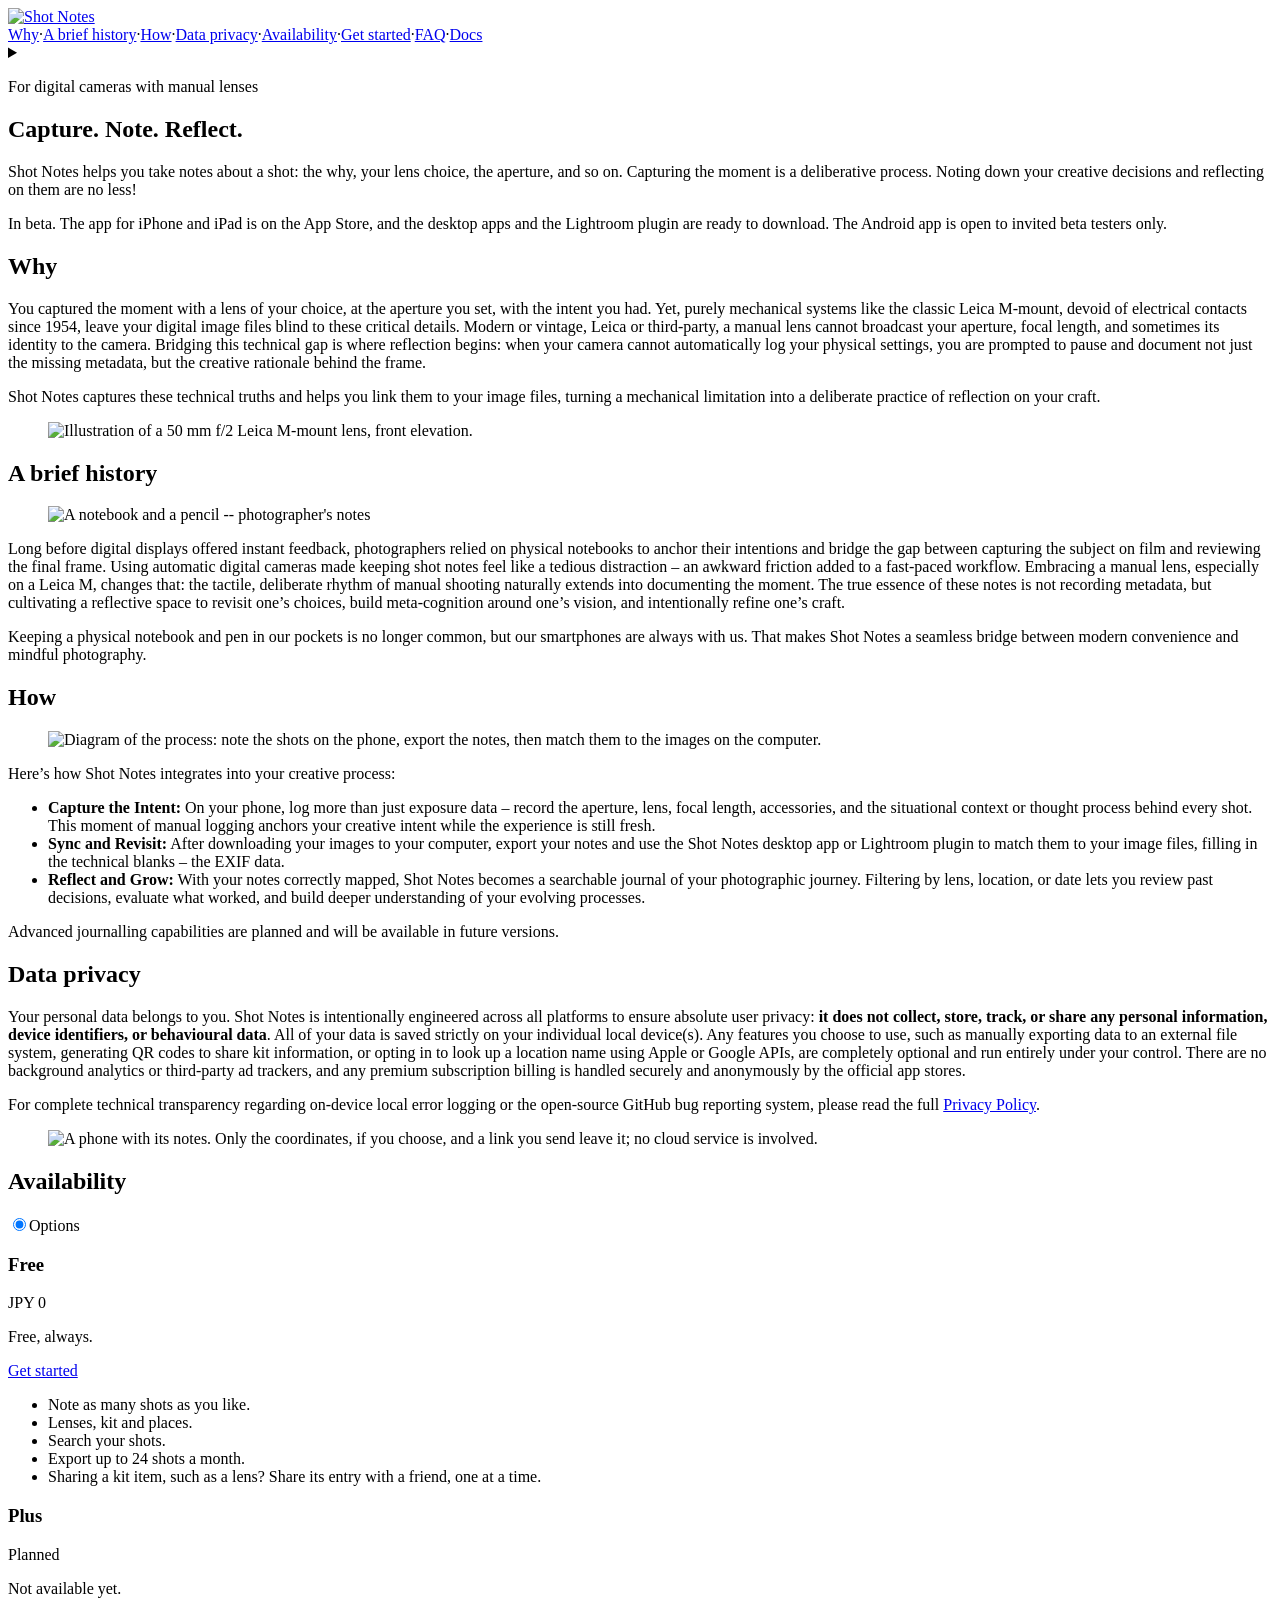
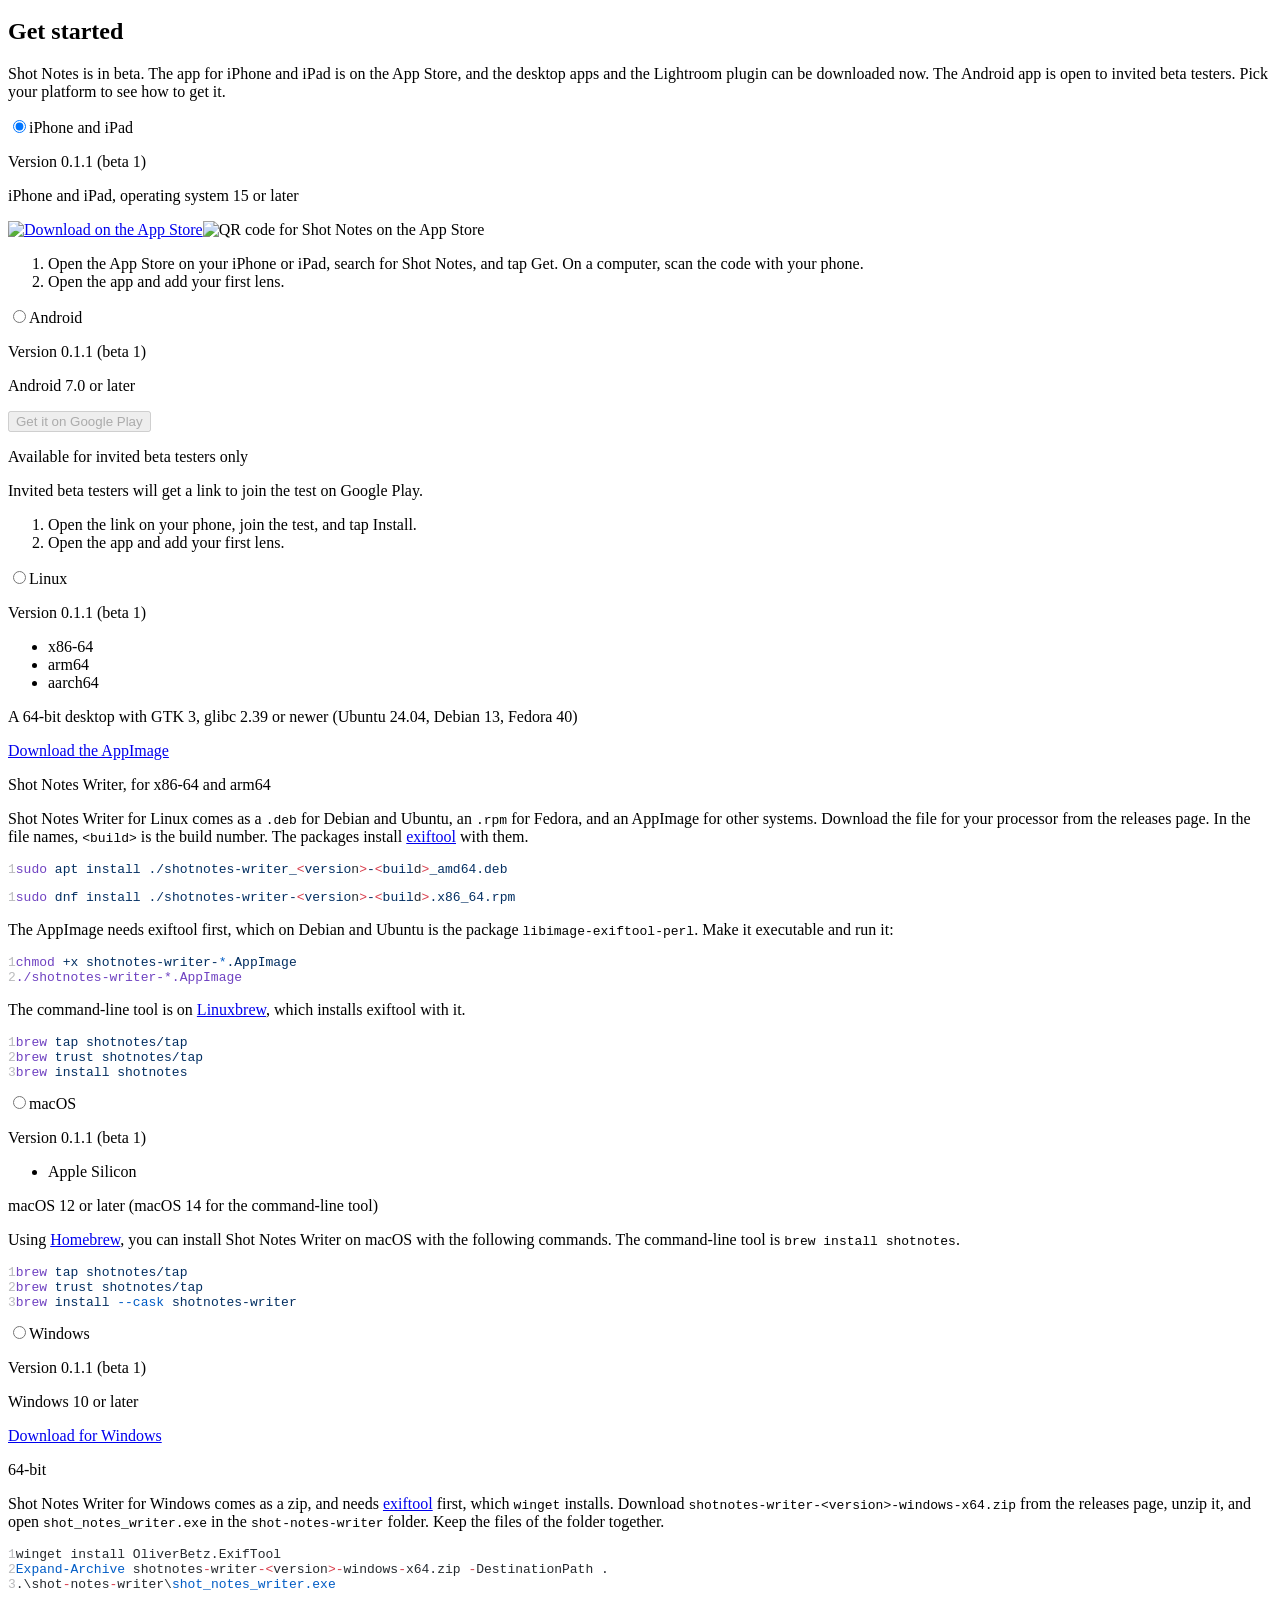
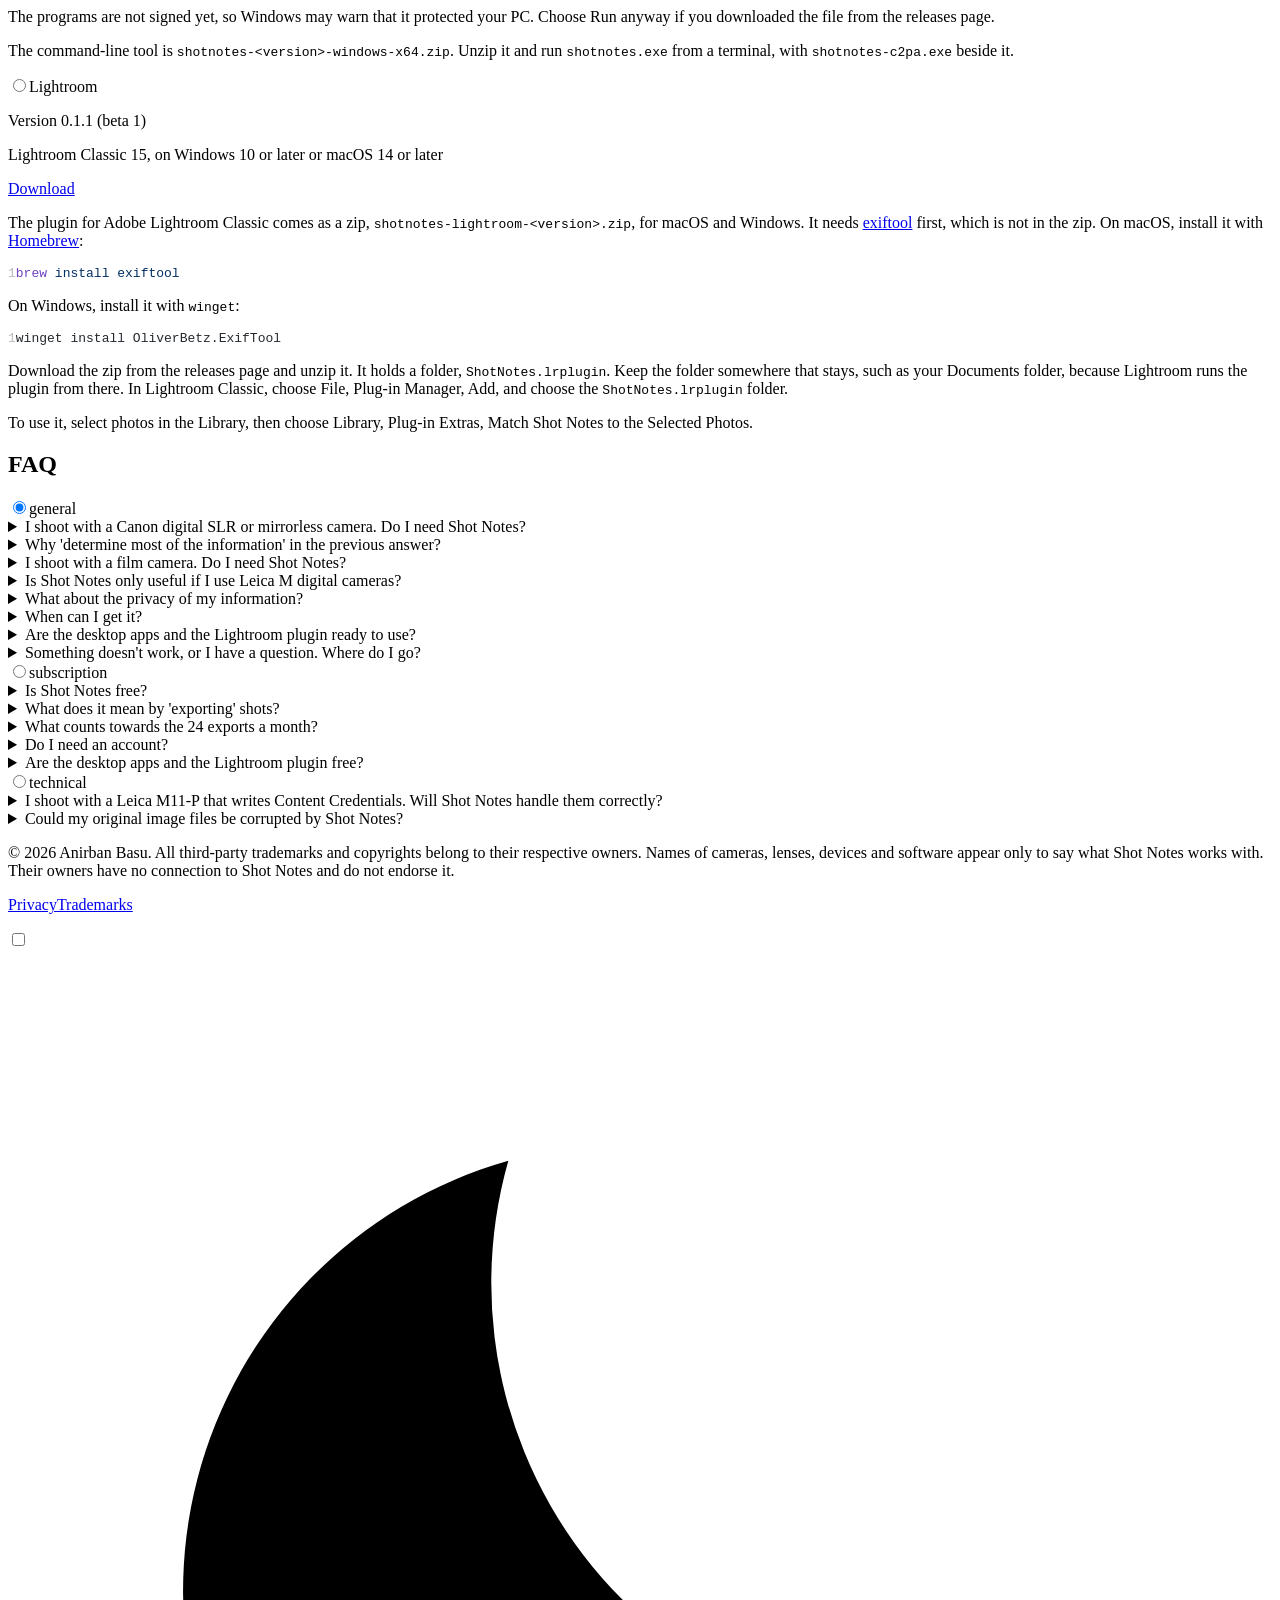
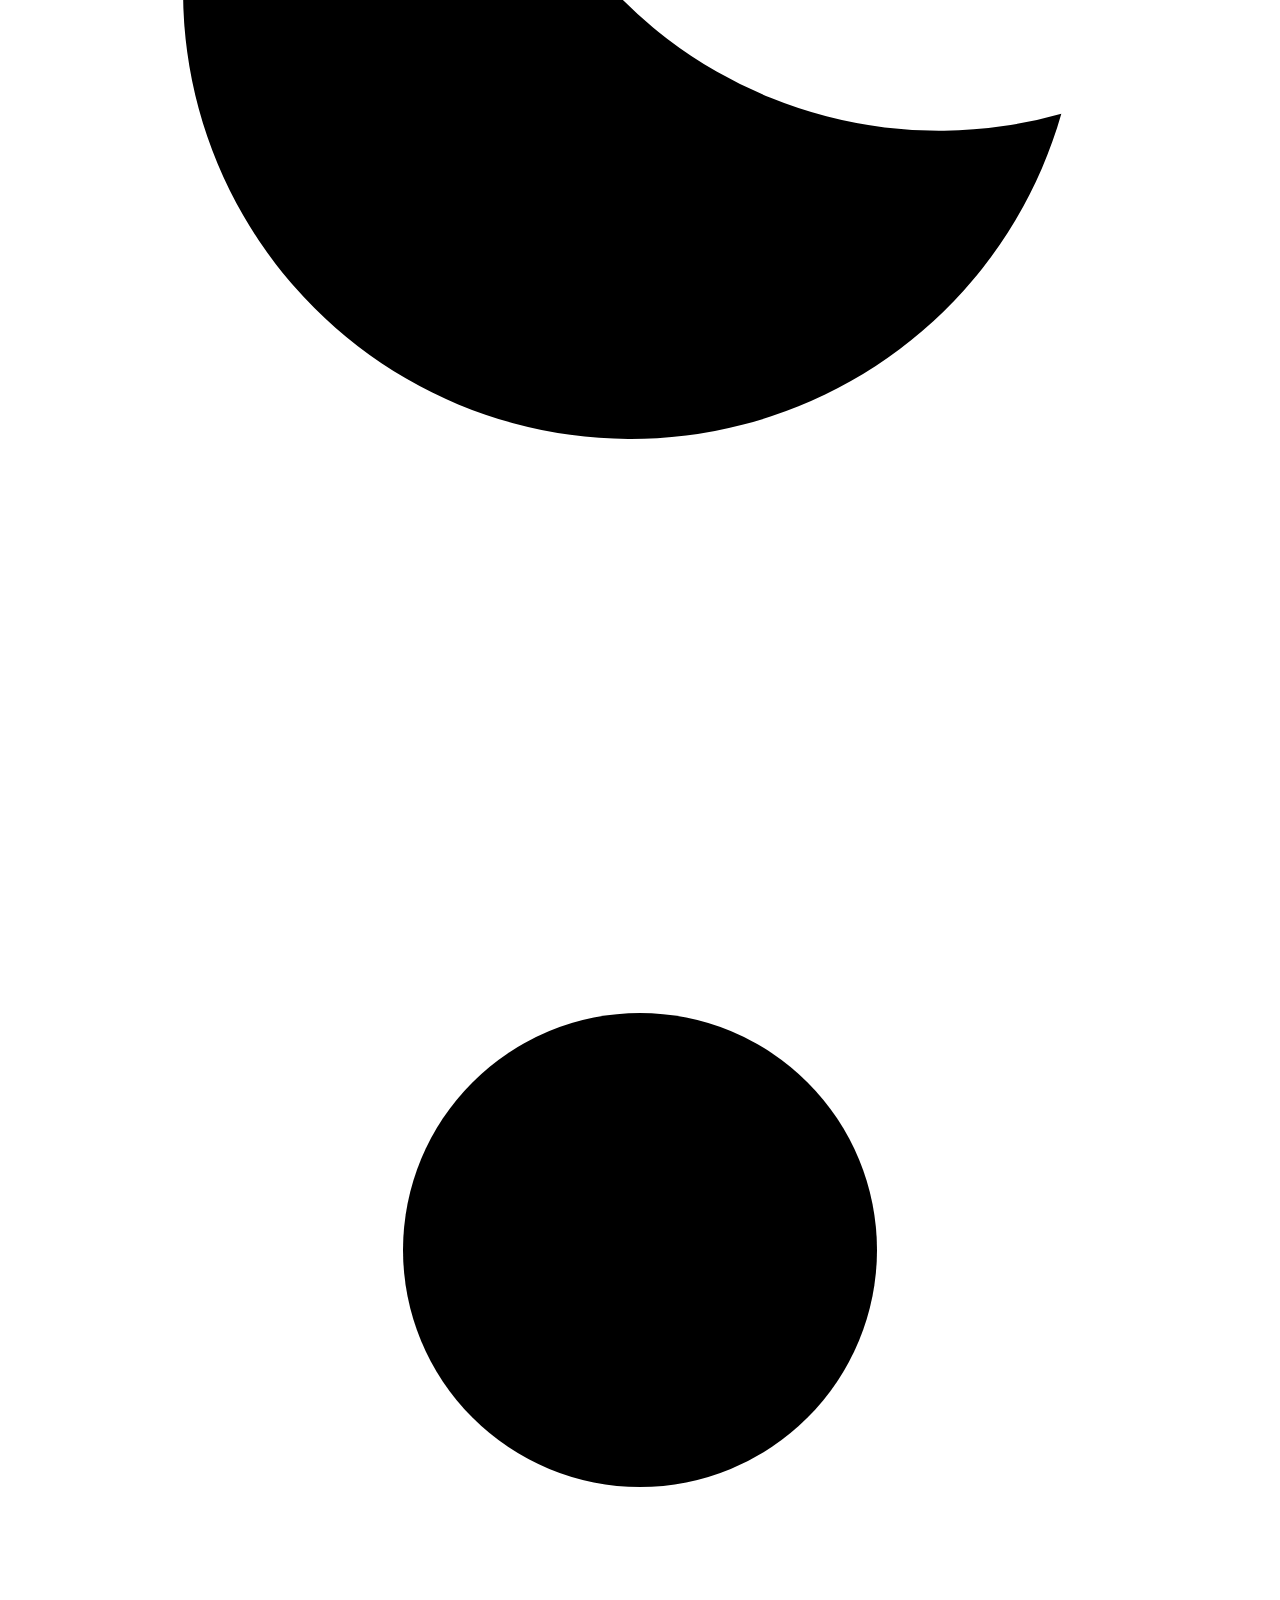
==== commit 2e330ea7: "Update the website" ====
--- a/index.html
+++ b/index.html
@@ -1,8 +1,8 @@
-<!doctype html><html lang=en><head><meta charset=utf-8><meta content="width=device-width,initial-scale=1" name=viewport><title>Shot Notes</title><meta content="A quiet log for every frame you capture, kept on your own devices." name=description><link href=https://www.shotnotes.app/favicon.svg rel=icon type=image/svg+xml><link href=https://www.shotnotes.app/favicon.png rel=icon sizes=180x180 type=image/png><link href=https://www.shotnotes.app/favicon.png rel=apple-touch-icon><link href=https://www.shotnotes.app/quiet-landing.css rel=stylesheet><style>:root{--accent:#d80611;--background:#f1f0ec;--divider:#d9d8d2;--ink:#1a1a1a;--muted:#6b6b68;--mono:"DejaVu Sans Mono", "Courier New", monospace;--sans:"DejaVu Sans", Verdana, sans-serif}@media (prefers-color-scheme:dark){:root{--accent:#ff3d47;--background:#1a1a1a;--divider:#3a3935;--ink:#f1f0ec;--muted:#a09f9a}:root:has(#scheme-switch:checked){--accent:#d80611;--background:#f1f0ec;--divider:#d9d8d2;--ink:#1a1a1a;--muted:#6b6b68}}@media (prefers-color-scheme:light){:root:has(#scheme-switch:checked){--accent:#ff3d47;--background:#1a1a1a;--divider:#3a3935;--ink:#f1f0ec;--muted:#a09f9a}}</style><body><header class="grid bar"><div class=row><a class=name href=https://www.shotnotes.app/><img alt="Shot Notes" class=logo src=https://www.shotnotes.app/images/logo.svg></a><nav aria-label=Sections class=inline><a href=https://www.shotnotes.app/#why>Why</a><span aria-hidden=true class=dot>·</span><a href=https://www.shotnotes.app/#history>A brief history</a><span aria-hidden=true class=dot>·</span><a href=https://www.shotnotes.app/#how>How</a><span aria-hidden=true class=dot>·</span><a href=https://www.shotnotes.app/#privacy>Data privacy</a><span aria-hidden=true class=dot>·</span><a href=https://www.shotnotes.app/#pricing>Pricing</a><span aria-hidden=true class=dot>·</span><a href=https://www.shotnotes.app/#get-started>Get started</a><span aria-hidden=true class=dot>·</span><a href=https://www.shotnotes.app/#faq>FAQ</a><span aria-hidden=true class=dot>·</span><a href=https://www.shotnotes.app/support/>Docs</a></nav><details class=menu><summary aria-label=Menu><span></span><span></span><span></span></summary> <nav aria-label=Sections><a href=https://www.shotnotes.app/#why>Why</a><a href=https://www.shotnotes.app/#history>A brief history</a><a href=https://www.shotnotes.app/#how>How</a><a href=https://www.shotnotes.app/#privacy>Data privacy</a><a href=https://www.shotnotes.app/#pricing>Pricing</a><a href=https://www.shotnotes.app/#get-started>Get started</a><a href=https://www.shotnotes.app/#faq>FAQ</a><a href=https://www.shotnotes.app/support/>Docs</a></nav></details></div></header><main><section class="grid hero"><div class=text><p class=eyebrow>For digital cameras with manual lenses<h1 class=headline>Capture. Note. Reflect.</h1><p class=lead>Shot Notes helps you take notes about a shot: the why, your lens choice, the aperture, and so on. Capturing the moment is a deliberative process. Noting down your creative decisions and reflecting on them are no less!<p class=status>In beta. The desktop apps and the Lightroom plugin are ready to download. The iOS and Android apps are open to invited beta testers only.</div></section><section class="grid section" id=why><h2>Why</h2><div class="columns columns-center"><div class=column style=--span:5><p>You captured the moment with a lens of your choice, at the aperture you set, with the intent you had. Yet, purely mechanical systems like the classic Leica M-mount, devoid of electrical contacts since 1954, leave your digital image files blind to these critical details. Modern or vintage, Leica or third-party, a manual lens cannot broadcast your aperture, focal length, and sometimes its identity to the camera. Bridging this technical gap is where reflection begins: when your camera cannot automatically log your physical settings, you are prompted to pause and document not just the missing metadata, but the creative rationale behind the frame.<p>Shot Notes captures these technical truths and helps you link them to your image files, turning a mechanical limitation into a deliberate practice of reflection on your craft.</div><div class=column style=--span:5><figure class="figure figure-adapt"><img alt="Illustration of a 50 mm f/2 Leica M-mount lens, front elevation." loading=lazy src=https://www.shotnotes.app/images/lens.svg style=width:100%></figure></div></div></section><section class="grid section" id=history><h2>A brief history</h2><div class="columns columns-center"><div class=column style=--span:5><figure class=figure><img alt="A notebook and a pencil -- photographer's notes" loading=lazy src=https://www.shotnotes.app/images/camera-note.svg style=width:100%></figure></div><div class=column style=--span:5><p>Long before digital displays offered instant feedback, photographers relied on physical notebooks to anchor their intentions and bridge the gap between capturing the subject on film and reviewing the final frame. Using automatic digital cameras made keeping shot notes feel like a tedious distraction – an awkward friction added to a fast-paced workflow. Embracing a manual lens, especially on a Leica M, changes that: the tactile, deliberate rhythm of manual shooting naturally extends into documenting the moment. The true essence of these notes is not recording metadata, but cultivating a reflective space to revisit one’s choices, build meta-cognition around one’s vision, and intentionally refine one’s craft.<p>Keeping a physical notebook and pen in our pockets is no longer common, but our smartphones are always with us. That makes Shot Notes a seamless bridge between modern convenience and mindful photography.</div></div></section><section class="grid section" id=how><h2>How</h2><div class="columns columns-center"><div class=column style=--span:5><figure class="figure figure-adapt"><img alt="Diagram of the process: note the shots on the phone, export the notes, then match them to the images on the computer." loading=lazy src=https://www.shotnotes.app/images/how.svg style=width:100%></figure></div><div class=column style=--span:5><p>Here’s how Shot Notes integrates into your creative process:<ul><li><strong>Capture the Intent:</strong> On your phone, log more than just exposure data – record the aperture, lens, focal length, accessories, and the situational context or thought process behind every shot. This moment of manual logging anchors your creative intent while the experience is still fresh.<li><strong>Sync and Revisit:</strong> After downloading your images to your computer, export your notes and use the Shot Notes desktop app or Lightroom plugin to match them to your image files, filling in the technical blanks – the EXIF data.<li><strong>Reflect and Grow:</strong> With your notes correctly mapped, Shot Notes becomes a searchable journal of your photographic journey. Filtering by lens, location, or date lets you review past decisions, evaluate what worked, and build deeper understanding of your evolving processes.</ul><p>Advanced journalling capabilities are planned and will be available in future versions.</div></div></section><section class="grid section" id=privacy><h2>Data privacy</h2><div class="columns columns-center"><div class=column style=--span:5><p>Your personal data belongs to you. Shot Notes is intentionally engineered across all platforms to ensure absolute user privacy: <strong>it does not collect, store, track, or share any personal information, device identifiers, or behavioural data</strong>. All of your data is saved strictly on your individual local device(s). Any features you choose to use, such as manually exporting data to an external file system, generating QR codes to share kit information, or opting in to look up a location name using Apple or Google APIs, are completely optional and run entirely under your control. There are no background analytics or third-party ad trackers, and any premium subscription billing is handled securely and anonymously by the official app stores.<p>For complete technical transparency regarding on-device local error logging or the open-source GitHub bug reporting system, please read the full <a href=https://www.shotnotes.app/privacy/>Privacy Policy</a>.</div><div class=column style=--span:5><figure class="figure figure-adapt"><img alt="A phone with its notes. Only the coordinates, if you choose, and a link you send leave it; no cloud service is involved." loading=lazy src=https://www.shotnotes.app/images/privacy.svg style=width:100%></figure></div></div></section><section class="grid section" id=pricing><h2>Pricing</h2><div class="columns columns-center"><div class=column style=--span:10><div class=pricing><div class=pricing-tab><input checked class=pricing-radio id=pricing-availability name=pricing type=radio><label for=pricing-availability>Availability</label><div class=pricing-panel><section class=plan><h3>Free</h3><p class=price><span class=amount>JPY 0</span><p class=plan-note>Free, always.</p><a class=plan-button href=#get-started>Get started</a><div class=plan-body><ul><li>Note as many shots as you like.<li>Lenses, kit and places.<li>Search your shots.<li>Export up to 24 shots a month.<li>Sharing a kit item, such as a lens? Share its entry with a friend, one at a time.</ul></div></section><section class=plan><h3>Plus</h3><p class=price><span class=amount>Planned</span><p class=plan-note>Not available yet.<div class=plan-body></div></section></div></div></div></div></div></section><section class="grid section" id=get-started><h2>Get started</h2><div class="columns columns-center"><div class=column style=--span:10><p>Shot Notes is in beta. The desktop apps and the Lightroom plugin can be downloaded now. The iOS app and the Android app are both open to invited beta testers. Pick your platform to see how to get it.<div class=get-software><div class=platform><input checked class=platform-radio id=platform-android name=platform type=radio><label for=platform-android>Android</label><div class=platform-panel><div class=platform-head><p class=platform-meta>Version 0.1.1 (beta 1)</div><p class=platform-meta>Android 7.0 or later</p><button class=plan-button disabled type=button>Get it on Google Play</button><p class=footnote>Available for invited beta testers only<div class=platform-body><p>Invited beta testers will get a link to join the test on Google Play.<ol><li>Open the link on your phone, join the test, and tap Install.<li>Open the app and add your first lens.</ol></div></div></div><div class=platform><input class=platform-radio id=platform-ios name=platform type=radio><label for=platform-ios>iOS</label><div class=platform-panel><div class=platform-head><p class=platform-meta>Version 0.1.1 (beta 1)</div><p class=platform-meta>iOS 15 or later</p><button class=plan-button disabled type=button>Download on the App Store</button><p class=footnote>Available for invited beta testers only<div class=platform-body><ol><li>Install TestFlight from the App Store on your iPhone.<li>Open your invitation to the Shot Notes beta, and tap Install.<li>Open the app and add your first lens.</ol></div></div></div><div class=platform><input class=platform-radio id=platform-linux name=platform type=radio><label for=platform-linux>Linux</label><div class=platform-panel><div class=platform-head><p class=platform-meta>Version 0.1.1 (beta 1)<ul class=platform-arch><li>x86-64<li>arm64<li>aarch64</ul></div><p class=platform-meta>A 64-bit desktop with GTK 3, glibc 2.39 or newer (Ubuntu 24.04, Debian 13, Fedora 40)</p><a class=plan-button href=https://github.com/shotnotes/support/releases>Download the AppImage</a><p class=footnote>Shot Notes Writer, for x86-64 and arm64<div class=platform-body><p>Shot Notes Writer for Linux comes as a <code>.deb</code> for Debian and Ubuntu, an <code>.rpm</code> for Fedora, and an AppImage for other systems. Download the file for your processor from the releases page. In the file names, <code>&lt;build></code> is the build number. The packages install <a href=https://exiftool.org/install.html rel=external>exiftool</a> with them.<pre style="color-scheme:light dark;color:light-dark(#24292e,#e1e4e8);background-color:light-dark(#fff,#24292e)" class=giallo><code data-lang=shellscript><span class=giallo-l><span aria-hidden=true class=giallo-ln style=color:light-dark(#1b1f234d,#444d56)>1</span><span style=color:light-dark(#6f42c1,#b392f0)>sudo</span><span style=color:light-dark(#032f62,#9ecbff)> apt</span><span style=color:light-dark(#032f62,#9ecbff)> install</span><span style=color:light-dark(#032f62,#9ecbff)> ./shotnotes-writer_</span><span style=color:light-dark(#d73a49,#f97583)>&lt;</span><span style=color:light-dark(#032f62,#9ecbff)>versio</span><span>n</span><span style=color:light-dark(#d73a49,#f97583)>></span><span style=color:light-dark(#032f62,#9ecbff)>-</span><span style=color:light-dark(#d73a49,#f97583)>&lt;</span><span style=color:light-dark(#032f62,#9ecbff)>buil</span><span>d</span><span style=color:light-dark(#d73a49,#f97583)>></span><span style=color:light-dark(#032f62,#9ecbff)>_amd64.deb</span></span></code></pre><pre style="color-scheme:light dark;color:light-dark(#24292e,#e1e4e8);background-color:light-dark(#fff,#24292e)" class=giallo><code data-lang=shellscript><span class=giallo-l><span aria-hidden=true class=giallo-ln style=color:light-dark(#1b1f234d,#444d56)>1</span><span style=color:light-dark(#6f42c1,#b392f0)>sudo</span><span style=color:light-dark(#032f62,#9ecbff)> dnf</span><span style=color:light-dark(#032f62,#9ecbff)> install</span><span style=color:light-dark(#032f62,#9ecbff)> ./shotnotes-writer-</span><span style=color:light-dark(#d73a49,#f97583)>&lt;</span><span style=color:light-dark(#032f62,#9ecbff)>versio</span><span>n</span><span style=color:light-dark(#d73a49,#f97583)>></span><span style=color:light-dark(#032f62,#9ecbff)>-</span><span style=color:light-dark(#d73a49,#f97583)>&lt;</span><span style=color:light-dark(#032f62,#9ecbff)>buil</span><span>d</span><span style=color:light-dark(#d73a49,#f97583)>></span><span style=color:light-dark(#032f62,#9ecbff)>.x86_64.rpm</span></span></code></pre><p>The AppImage needs exiftool first, which on Debian and Ubuntu is the package <code>libimage-exiftool-perl</code>. Make it executable and run it:<pre style="color-scheme:light dark;color:light-dark(#24292e,#e1e4e8);background-color:light-dark(#fff,#24292e)" class=giallo><code data-lang=shellscript><span class=giallo-l><span aria-hidden=true class=giallo-ln style=color:light-dark(#1b1f234d,#444d56)>1</span><span style=color:light-dark(#6f42c1,#b392f0)>chmod</span><span style=color:light-dark(#032f62,#9ecbff)> +x</span><span style=color:light-dark(#032f62,#9ecbff)> shotnotes-writer-</span><span style=color:light-dark(#005cc5,#79b8ff)>*</span><span style=color:light-dark(#032f62,#9ecbff)>.AppImage</span></span>
+<!doctype html><html lang=en><head><meta charset=utf-8><meta content="width=device-width,initial-scale=1" name=viewport><title>Shot Notes</title><meta content="A quiet log for every frame you capture, kept on your own devices." name=description><link href=https://www.shotnotes.app/favicon.svg rel=icon type=image/svg+xml><link href=https://www.shotnotes.app/favicon.png rel=icon sizes=180x180 type=image/png><link href=https://www.shotnotes.app/favicon.png rel=apple-touch-icon><link href=https://www.shotnotes.app/quiet-landing.css rel=stylesheet><style>:root{--accent:#d80611;--background:#f1f0ec;--divider:#d9d8d2;--ink:#1a1a1a;--muted:#6b6b68;--mono:"DejaVu Sans Mono", "Courier New", monospace;--sans:"DejaVu Sans", Verdana, sans-serif}@media (prefers-color-scheme:dark){:root{--accent:#ff3d47;--background:#1a1a1a;--divider:#3a3935;--ink:#f1f0ec;--muted:#a09f9a}:root:has(#scheme-switch:checked){--accent:#d80611;--background:#f1f0ec;--divider:#d9d8d2;--ink:#1a1a1a;--muted:#6b6b68}}@media (prefers-color-scheme:light){:root:has(#scheme-switch:checked){--accent:#ff3d47;--background:#1a1a1a;--divider:#3a3935;--ink:#f1f0ec;--muted:#a09f9a}}</style><body><header class="grid bar"><div class=row><a class=name href=https://www.shotnotes.app/><img alt="Shot Notes" class=logo src=https://www.shotnotes.app/images/logo.svg></a><nav aria-label=Sections class=inline><a href=https://www.shotnotes.app/#why>Why</a><span aria-hidden=true class=dot>·</span><a href=https://www.shotnotes.app/#history>A brief history</a><span aria-hidden=true class=dot>·</span><a href=https://www.shotnotes.app/#how>How</a><span aria-hidden=true class=dot>·</span><a href=https://www.shotnotes.app/#privacy>Data privacy</a><span aria-hidden=true class=dot>·</span><a href=https://www.shotnotes.app/#availability>Availability</a><span aria-hidden=true class=dot>·</span><a href=https://www.shotnotes.app/#get-started>Get started</a><span aria-hidden=true class=dot>·</span><a href=https://www.shotnotes.app/#faq>FAQ</a><span aria-hidden=true class=dot>·</span><a href=https://www.shotnotes.app/support/>Docs</a></nav><details class=menu><summary aria-label=Menu><span></span><span></span><span></span></summary> <nav aria-label=Sections><a href=https://www.shotnotes.app/#why>Why</a><a href=https://www.shotnotes.app/#history>A brief history</a><a href=https://www.shotnotes.app/#how>How</a><a href=https://www.shotnotes.app/#privacy>Data privacy</a><a href=https://www.shotnotes.app/#availability>Availability</a><a href=https://www.shotnotes.app/#get-started>Get started</a><a href=https://www.shotnotes.app/#faq>FAQ</a><a href=https://www.shotnotes.app/support/>Docs</a></nav></details></div></header><main><section class="grid hero"><div class=text><p class=eyebrow>For digital cameras with manual lenses<h1 class=headline>Capture. Note. Reflect.</h1><p class=lead>Shot Notes helps you take notes about a shot: the why, your lens choice, the aperture, and so on. Capturing the moment is a deliberative process. Noting down your creative decisions and reflecting on them are no less!<p class=status>In beta. The app for <span class=keep-case>iPhone</span> and <span class=keep-case>iPad</span> is on the <span class=keep-case>App Store</span>, and the desktop apps and the Lightroom plugin are ready to download. The <span class=keep-case>Android</span> app is open to invited beta testers only.</div></section><section class="grid section" id=why><h2>Why</h2><div class="columns columns-center"><div class=column style=--span:5><p>You captured the moment with a lens of your choice, at the aperture you set, with the intent you had. Yet, purely mechanical systems like the classic Leica M-mount, devoid of electrical contacts since 1954, leave your digital image files blind to these critical details. Modern or vintage, Leica or third-party, a manual lens cannot broadcast your aperture, focal length, and sometimes its identity to the camera. Bridging this technical gap is where reflection begins: when your camera cannot automatically log your physical settings, you are prompted to pause and document not just the missing metadata, but the creative rationale behind the frame.<p>Shot Notes captures these technical truths and helps you link them to your image files, turning a mechanical limitation into a deliberate practice of reflection on your craft.</div><div class=column style=--span:5><figure class="figure figure-adapt"><img alt="Illustration of a 50 mm f/2 Leica M-mount lens, front elevation." loading=lazy src=https://www.shotnotes.app/images/lens.svg style=width:100%></figure></div></div></section><section class="grid section" id=history><h2>A brief history</h2><div class="columns columns-center"><div class=column style=--span:5><figure class=figure><img alt="A notebook and a pencil -- photographer's notes" loading=lazy src=https://www.shotnotes.app/images/camera-note.svg style=width:100%></figure></div><div class=column style=--span:5><p>Long before digital displays offered instant feedback, photographers relied on physical notebooks to anchor their intentions and bridge the gap between capturing the subject on film and reviewing the final frame. Using automatic digital cameras made keeping shot notes feel like a tedious distraction – an awkward friction added to a fast-paced workflow. Embracing a manual lens, especially on a Leica M, changes that: the tactile, deliberate rhythm of manual shooting naturally extends into documenting the moment. The true essence of these notes is not recording metadata, but cultivating a reflective space to revisit one’s choices, build meta-cognition around one’s vision, and intentionally refine one’s craft.<p>Keeping a physical notebook and pen in our pockets is no longer common, but our smartphones are always with us. That makes Shot Notes a seamless bridge between modern convenience and mindful photography.</div></div></section><section class="grid section" id=how><h2>How</h2><div class="columns columns-center"><div class=column style=--span:5><figure class="figure figure-adapt"><img alt="Diagram of the process: note the shots on the phone, export the notes, then match them to the images on the computer." loading=lazy src=https://www.shotnotes.app/images/how.svg style=width:100%></figure></div><div class=column style=--span:5><p>Here’s how Shot Notes integrates into your creative process:<ul><li><strong>Capture the Intent:</strong> On your phone, log more than just exposure data – record the aperture, lens, focal length, accessories, and the situational context or thought process behind every shot. This moment of manual logging anchors your creative intent while the experience is still fresh.<li><strong>Sync and Revisit:</strong> After downloading your images to your computer, export your notes and use the Shot Notes desktop app or Lightroom plugin to match them to your image files, filling in the technical blanks – the EXIF data.<li><strong>Reflect and Grow:</strong> With your notes correctly mapped, Shot Notes becomes a searchable journal of your photographic journey. Filtering by lens, location, or date lets you review past decisions, evaluate what worked, and build deeper understanding of your evolving processes.</ul><p>Advanced journalling capabilities are planned and will be available in future versions.</div></div></section><section class="grid section" id=privacy><h2>Data privacy</h2><div class="columns columns-center"><div class=column style=--span:5><p>Your personal data belongs to you. Shot Notes is intentionally engineered across all platforms to ensure absolute user privacy: <strong>it does not collect, store, track, or share any personal information, device identifiers, or behavioural data</strong>. All of your data is saved strictly on your individual local device(s). Any features you choose to use, such as manually exporting data to an external file system, generating QR codes to share kit information, or opting in to look up a location name using Apple or Google APIs, are completely optional and run entirely under your control. There are no background analytics or third-party ad trackers, and any premium subscription billing is handled securely and anonymously by the official app stores.<p>For complete technical transparency regarding on-device local error logging or the open-source GitHub bug reporting system, please read the full <a href=https://www.shotnotes.app/privacy/>Privacy Policy</a>.</div><div class=column style=--span:5><figure class="figure figure-adapt"><img alt="A phone with its notes. Only the coordinates, if you choose, and a link you send leave it; no cloud service is involved." loading=lazy src=https://www.shotnotes.app/images/privacy.svg style=width:100%></figure></div></div></section><section class="grid section" id=availability><h2>Availability</h2><div class="columns columns-center"><div class=column style=--span:10><div class=pricing><div class=pricing-tab><input checked class=pricing-radio id=pricing-options name=pricing type=radio><label for=pricing-options>Options</label><div class=pricing-panel><section class=plan><h3>Free</h3><p class=price><span class=amount>JPY 0</span><p class=plan-note>Free, always.</p><a class=plan-button href=#get-started>Get started</a><div class=plan-body><ul><li>Note as many shots as you like.<li>Lenses, kit and places.<li>Search your shots.<li>Export up to 24 shots a month.<li>Sharing a kit item, such as a lens? Share its entry with a friend, one at a time.</ul></div></section><section class=plan><h3>Plus</h3><p class=price><span class=amount>Planned</span><p class=plan-note>Not available yet.<div class=plan-body></div></section></div></div></div></div></div></section><section class="grid section" id=get-started><h2>Get started</h2><div class="columns columns-center"><div class=column style=--span:10><p>Shot Notes is in beta. The app for iPhone and iPad is on the App Store, and the desktop apps and the Lightroom plugin can be downloaded now. The Android app is open to invited beta testers. Pick your platform to see how to get it.<div class=get-software><div class=platform><input checked class=platform-radio id=platform-iphone-and-ipad name=platform type=radio><label for=platform-iphone-and-ipad>iPhone and iPad</label><div class=platform-panel><div class=platform-head><p class=platform-meta>Version 0.1.1 (beta 1)</div><p class=platform-meta>iPhone and iPad, operating system 15 or later<div class=store><a class=store-badge href=https://apps.apple.com/app/id6828896402><img alt="Download on the App Store" height=48 src=https://www.shotnotes.app/images/app-store-badge.svg></a><img alt="QR code for Shot Notes on the App Store" class=store-qr height=96 src=https://www.shotnotes.app/images/app-store-qr.svg width=96></div><div class=platform-body><ol><li>Open the App Store on your iPhone or iPad, search for Shot Notes, and tap Get. On a computer, scan the code with your phone.<li>Open the app and add your first lens.</ol></div></div></div><div class=platform><input class=platform-radio id=platform-android name=platform type=radio><label for=platform-android>Android</label><div class=platform-panel><div class=platform-head><p class=platform-meta>Version 0.1.1 (beta 1)</div><p class=platform-meta>Android 7.0 or later</p><button class=plan-button disabled type=button>Get it on Google Play</button><p class=footnote>Available for invited beta testers only<div class=platform-body><p>Invited beta testers will get a link to join the test on Google Play.<ol><li>Open the link on your phone, join the test, and tap Install.<li>Open the app and add your first lens.</ol></div></div></div><div class=platform><input class=platform-radio id=platform-linux name=platform type=radio><label for=platform-linux>Linux</label><div class=platform-panel><div class=platform-head><p class=platform-meta>Version 0.1.1 (beta 1)<ul class=platform-arch><li>x86-64<li>arm64<li>aarch64</ul></div><p class=platform-meta>A 64-bit desktop with GTK 3, glibc 2.39 or newer (Ubuntu 24.04, Debian 13, Fedora 40)</p><a class=plan-button href=https://github.com/shotnotes/support/releases>Download the AppImage</a><p class=footnote>Shot Notes Writer, for x86-64 and arm64<div class=platform-body><p>Shot Notes Writer for Linux comes as a <code>.deb</code> for Debian and Ubuntu, an <code>.rpm</code> for Fedora, and an AppImage for other systems. Download the file for your processor from the releases page. In the file names, <code>&lt;build></code> is the build number. The packages install <a href=https://exiftool.org/install.html rel=external>exiftool</a> with them.<pre style="color-scheme:light dark;color:light-dark(#24292e,#e1e4e8);background-color:light-dark(#fff,#24292e)" class=giallo><code data-lang=shellscript><span class=giallo-l><span aria-hidden=true class=giallo-ln style=color:light-dark(#1b1f234d,#444d56)>1</span><span style=color:light-dark(#6f42c1,#b392f0)>sudo</span><span style=color:light-dark(#032f62,#9ecbff)> apt</span><span style=color:light-dark(#032f62,#9ecbff)> install</span><span style=color:light-dark(#032f62,#9ecbff)> ./shotnotes-writer_</span><span style=color:light-dark(#d73a49,#f97583)>&lt;</span><span style=color:light-dark(#032f62,#9ecbff)>versio</span><span>n</span><span style=color:light-dark(#d73a49,#f97583)>></span><span style=color:light-dark(#032f62,#9ecbff)>-</span><span style=color:light-dark(#d73a49,#f97583)>&lt;</span><span style=color:light-dark(#032f62,#9ecbff)>buil</span><span>d</span><span style=color:light-dark(#d73a49,#f97583)>></span><span style=color:light-dark(#032f62,#9ecbff)>_amd64.deb</span></span></code></pre><pre style="color-scheme:light dark;color:light-dark(#24292e,#e1e4e8);background-color:light-dark(#fff,#24292e)" class=giallo><code data-lang=shellscript><span class=giallo-l><span aria-hidden=true class=giallo-ln style=color:light-dark(#1b1f234d,#444d56)>1</span><span style=color:light-dark(#6f42c1,#b392f0)>sudo</span><span style=color:light-dark(#032f62,#9ecbff)> dnf</span><span style=color:light-dark(#032f62,#9ecbff)> install</span><span style=color:light-dark(#032f62,#9ecbff)> ./shotnotes-writer-</span><span style=color:light-dark(#d73a49,#f97583)>&lt;</span><span style=color:light-dark(#032f62,#9ecbff)>versio</span><span>n</span><span style=color:light-dark(#d73a49,#f97583)>></span><span style=color:light-dark(#032f62,#9ecbff)>-</span><span style=color:light-dark(#d73a49,#f97583)>&lt;</span><span style=color:light-dark(#032f62,#9ecbff)>buil</span><span>d</span><span style=color:light-dark(#d73a49,#f97583)>></span><span style=color:light-dark(#032f62,#9ecbff)>.x86_64.rpm</span></span></code></pre><p>The AppImage needs exiftool first, which on Debian and Ubuntu is the package <code>libimage-exiftool-perl</code>. Make it executable and run it:<pre style="color-scheme:light dark;color:light-dark(#24292e,#e1e4e8);background-color:light-dark(#fff,#24292e)" class=giallo><code data-lang=shellscript><span class=giallo-l><span aria-hidden=true class=giallo-ln style=color:light-dark(#1b1f234d,#444d56)>1</span><span style=color:light-dark(#6f42c1,#b392f0)>chmod</span><span style=color:light-dark(#032f62,#9ecbff)> +x</span><span style=color:light-dark(#032f62,#9ecbff)> shotnotes-writer-</span><span style=color:light-dark(#005cc5,#79b8ff)>*</span><span style=color:light-dark(#032f62,#9ecbff)>.AppImage</span></span>
 <span class=giallo-l><span aria-hidden=true class=giallo-ln style=color:light-dark(#1b1f234d,#444d56)>2</span><span style=color:light-dark(#6f42c1,#b392f0)>./shotnotes-writer-*.AppImage</span></span></code></pre><p>The command-line tool is on <a href=https://docs.brew.sh/Homebrew-on-Linux rel=external>Linuxbrew</a>, which installs exiftool with it.<pre style="color-scheme:light dark;color:light-dark(#24292e,#e1e4e8);background-color:light-dark(#fff,#24292e)" class=giallo><code data-lang=shellscript><span class=giallo-l><span aria-hidden=true class=giallo-ln style=color:light-dark(#1b1f234d,#444d56)>1</span><span style=color:light-dark(#6f42c1,#b392f0)>brew</span><span style=color:light-dark(#032f62,#9ecbff)> tap</span><span style=color:light-dark(#032f62,#9ecbff)> shotnotes/tap</span></span>
 <span class=giallo-l><span aria-hidden=true class=giallo-ln style=color:light-dark(#1b1f234d,#444d56)>2</span><span style=color:light-dark(#6f42c1,#b392f0)>brew</span><span style=color:light-dark(#032f62,#9ecbff)> trust</span><span style=color:light-dark(#032f62,#9ecbff)> shotnotes/tap</span></span>
 <span class=giallo-l><span aria-hidden=true class=giallo-ln style=color:light-dark(#1b1f234d,#444d56)>3</span><span style=color:light-dark(#6f42c1,#b392f0)>brew</span><span style=color:light-dark(#032f62,#9ecbff)> install</span><span style=color:light-dark(#032f62,#9ecbff)> shotnotes</span></span></code></pre></div></div></div><div class=platform><input class=platform-radio id=platform-macos name=platform type=radio><label for=platform-macos>macOS</label><div class=platform-panel><div class=platform-head><p class=platform-meta>Version 0.1.1 (beta 1)<ul class=platform-arch><li>Apple Silicon</ul></div><p class=platform-meta>macOS 12 or later (macOS 14 for the command-line tool)<div class=platform-body><p>Using <a href=https://brew.sh/ rel=external>Homebrew</a>, you can install Shot Notes Writer on macOS with the following commands. The command-line tool is <code>brew install shotnotes</code>.<pre style="color-scheme:light dark;color:light-dark(#24292e,#e1e4e8);background-color:light-dark(#fff,#24292e)" class=giallo><code data-lang=shellscript><span class=giallo-l><span aria-hidden=true class=giallo-ln style=color:light-dark(#1b1f234d,#444d56)>1</span><span style=color:light-dark(#6f42c1,#b392f0)>brew</span><span style=color:light-dark(#032f62,#9ecbff)> tap</span><span style=color:light-dark(#032f62,#9ecbff)> shotnotes/tap</span></span>
 <span class=giallo-l><span aria-hidden=true class=giallo-ln style=color:light-dark(#1b1f234d,#444d56)>2</span><span style=color:light-dark(#6f42c1,#b392f0)>brew</span><span style=color:light-dark(#032f62,#9ecbff)> trust</span><span style=color:light-dark(#032f62,#9ecbff)> shotnotes/tap</span></span>
 <span class=giallo-l><span aria-hidden=true class=giallo-ln style=color:light-dark(#1b1f234d,#444d56)>3</span><span style=color:light-dark(#6f42c1,#b392f0)>brew</span><span style=color:light-dark(#032f62,#9ecbff)> install</span><span style=color:light-dark(#005cc5,#79b8ff)> -</span><span style=color:light-dark(#005cc5,#79b8ff)>-cask</span><span style=color:light-dark(#032f62,#9ecbff)> shotnotes-writer</span></span></code></pre></div></div></div><div class=platform><input class=platform-radio id=platform-windows name=platform type=radio><label for=platform-windows>Windows</label><div class=platform-panel><div class=platform-head><p class=platform-meta>Version 0.1.1 (beta 1)</div><p class=platform-meta>Windows 10 or later</p><a class=plan-button href=https://github.com/shotnotes/support/releases>Download for Windows</a><p class=footnote>64-bit<div class=platform-body><p>Shot Notes Writer for Windows comes as a zip, and needs <a href=https://exiftool.org/install.html rel=external>exiftool</a> first, which <code>winget</code> installs. Download <code>shotnotes-writer-&lt;version>-windows-x64.zip</code> from the releases page, unzip it, and open <code>shot_notes_writer.exe</code> in the <code>shot-notes-writer</code> folder. Keep the files of the folder together.<pre style="color-scheme:light dark;color:light-dark(#24292e,#e1e4e8);background-color:light-dark(#fff,#24292e)" class=giallo><code data-lang=powershell><span class=giallo-l><span aria-hidden=true class=giallo-ln style=color:light-dark(#1b1f234d,#444d56)>1</span><span>winget install OliverBetz.ExifTool</span></span>
 <span class=giallo-l><span aria-hidden=true class=giallo-ln style=color:light-dark(#1b1f234d,#444d56)>2</span><span style=color:light-dark(#005cc5,#79b8ff)>Expand-Archive</span><span> shotnotes</span><span style=color:light-dark(#d73a49,#f97583)>-</span><span>writer</span><span style=color:light-dark(#d73a49,#f97583)>-</span><span style=color:light-dark(#d73a49,#f97583)>&lt;</span><span>version</span><span style=color:light-dark(#d73a49,#f97583)>></span><span style=color:light-dark(#d73a49,#f97583)>-</span><span>windows</span><span style=color:light-dark(#d73a49,#f97583)>-</span><span>x64.zip </span><span style=color:light-dark(#d73a49,#f97583)>-</span><span>DestinationPath .</span></span>
-<span class=giallo-l><span aria-hidden=true class=giallo-ln style=color:light-dark(#1b1f234d,#444d56)>3</span><span>.\shot</span><span style=color:light-dark(#d73a49,#f97583)>-</span><span>notes</span><span style=color:light-dark(#d73a49,#f97583)>-</span><span>writer\</span><span style=color:light-dark(#005cc5,#79b8ff)>shot_notes_writer.exe</span></span></code></pre><p>The programs are not signed yet, so Windows may warn that it protected your PC. Choose Run anyway if you downloaded the file from the releases page.<p>The command-line tool is <code>shotnotes-&lt;version>-windows-x64.zip</code>. Unzip it and run <code>shotnotes.exe</code> from a terminal, with <code>shotnotes-c2pa.exe</code> beside it.</div></div></div><div class=platform><input class=platform-radio id=platform-lightroom name=platform type=radio><label for=platform-lightroom>Lightroom</label><div class=platform-panel><div class=platform-head><p class=platform-meta>Version 0.1.1 (beta 1)</div><p class=platform-meta>Lightroom Classic 15, on Windows 10 or later or macOS 14 or later</p><a class=plan-button href=https://github.com/shotnotes/support/releases>Download</a><div class=platform-body><p>The Lightroom Classic plugin comes as a zip, <code>shotnotes-lightroom-&lt;version>.zip</code>, for macOS and Windows. It needs <a href=https://exiftool.org/install.html rel=external>exiftool</a> first, which is not in the zip. On macOS, install it with <a href=https://brew.sh/ rel=external>Homebrew</a>:<pre style="color-scheme:light dark;color:light-dark(#24292e,#e1e4e8);background-color:light-dark(#fff,#24292e)" class=giallo><code data-lang=shellscript><span class=giallo-l><span aria-hidden=true class=giallo-ln style=color:light-dark(#1b1f234d,#444d56)>1</span><span style=color:light-dark(#6f42c1,#b392f0)>brew</span><span style=color:light-dark(#032f62,#9ecbff)> install</span><span style=color:light-dark(#032f62,#9ecbff)> exiftool</span></span></code></pre><p>On Windows, install it with <code>winget</code>:<pre style="color-scheme:light dark;color:light-dark(#24292e,#e1e4e8);background-color:light-dark(#fff,#24292e)" class=giallo><code data-lang=powershell><span class=giallo-l><span aria-hidden=true class=giallo-ln style=color:light-dark(#1b1f234d,#444d56)>1</span><span>winget install OliverBetz.ExifTool</span></span></code></pre><p>Download the zip from the releases page and unzip it. It holds a folder, <code>ShotNotes.lrplugin</code>. Keep the folder somewhere that stays, such as your Documents folder, because Lightroom runs the plugin from there. In Lightroom Classic, choose File, Plug-in Manager, Add, and choose the <code>ShotNotes.lrplugin</code> folder.<p>To use it, select photos in the Library, then choose Library, Plug-in Extras, Match Shot Notes to the Selected Photos.</div></div></div></div></div></div></section><section class="grid section" id=faq><h2>FAQ</h2><div class="columns columns-center"><div class=column style=--span:10><div class=faq-tabs><div class=faq-tab><input checked class=faq-radio id=faq-general name=faq-group type=radio><label for=faq-general>general</label><div class="faq-panel faq"><details class=faq-item><summary>I shoot with a Canon digital SLR or mirrorless camera. Do I need Shot Notes?</summary> <div class=faq-answer><p>Short answer: No. However, there is more nuance to the answer, so read on.<p>Digital single lens reflex (SLR) and mirrorless cameras from Canon, Nikon, Sony, and other manufacturers have electronic contacts on their lens mounts that allow the cameras and the lens to communicate. The cameras can accurately determine most of the information that Shot Notes would let you record. Your digital image file contains complete and correct information.<p>However, if you use a manual lens (perhaps, through an adapter) that does not feature electronic contacts then Shot Notes can help you record the details about your shots and correctly associate them with your images.</div></details><details class=faq-item><summary>Why 'determine most of the information' in the previous answer?</summary> <div class=faq-answer><p>The purpose of Shot Notes is to capture your creative decision: the reasoning behind the shot, the lens you chose, the aperture, certain accessories relevant to the final image and so on. Thus, the information that Shot Note allows you to note is more than what a camera can determine on its own even with a fully electronic lens.</div></details><details class=faq-item><summary>I shoot with a film camera. Do I need Shot Notes?</summary> <div class=faq-answer><p>Yes, you can use it, but Shot Notes is designed for digital cameras and does not record information about film rolls, yet!</div></details><details class=faq-item><summary>Is Shot Notes only useful if I use Leica M digital cameras?</summary> <div class=faq-answer><p>No, Shot Notes can be used with any digital camera with lenses that do not have supported electronic contacts to communicate with the camera. More importantly, Shot Notes is designed to capture the creative decisions behind each shot, regardless of the camera or lens used.</div></details><details class=faq-item><summary>What about the privacy of my information?</summary> <div class=faq-answer><p>Shot Notes keeps your information on your own devices. There is no account, no analytics and no advertising. The desktop apps and the Lightroom plugin run on your computer and send nothing. The <a href=https://www.shotnotes.app/privacy/>privacy policy</a> has the whole picture.</div></details><details class=faq-item><summary>When can I get it?</summary> <div class=faq-answer><p>Shot Notes is in beta (version 0.1.1). The desktop apps and the Lightroom plugin can be downloaded now. The iOS app is open to invited beta testers, and the Android app is coming soon. <a href=#get-started>Get started</a> says how to get each one.</div></details><details class=faq-item><summary>Are the desktop apps and the Lightroom plugin ready to use?</summary> <div class=faq-answer><p>They are beta versions. They work, and they may still change. On Windows, the programs are not signed yet, so Windows may warn that it protected your PC. <a href=#get-started>Get started</a> says how to install each one.</div></details><details class=faq-item><summary>Something doesn't work, or I have a question. Where do I go?</summary> <div class=faq-answer><p>Start with the <a href=https://www.shotnotes.app/support/ rel=external>documentation</a>. To report a problem or suggest a feature, use the forms on the <a href=https://github.com/shotnotes/support/issues/new/choose rel=external>Shot Notes support page on GitHub</a>, or ask in its <a href=https://github.com/shotnotes/support/discussions/categories/q-a rel=external>Q&A discussions</a>. You need a GitHub account for both.<p>Everything on that page is public, and shots can hold coordinates and the names of places, so check any log or screenshot before you attach it. If you have found a security problem, do not open an issue: <a href=https://github.com/shotnotes/support/blob/main/SECURITY.md rel=external>SECURITY.md</a> says how to report it privately.</div></details></div></div><div class=faq-tab><input class=faq-radio id=faq-subscription name=faq-group type=radio><label for=faq-subscription>subscription</label><div class="faq-panel faq"><details class=faq-item><summary>Is Shot Notes free?</summary> <div class=faq-answer><p>Recording (i.e., noting down information about) shots is free, always, and you can record as many as you like. Exporting is free for up to 24 shots a month. A paid plan that lifts the export limit is planned. It is not available yet.</div></details><details class=faq-item><summary>What does it mean by 'exporting' shots?</summary> <div class=faq-answer><p>Exporting shots means saving them in a format that can be utilised by the desktop or the command-line applications or the Lightroom plugin for Shot Notes to automatically update the metadata of your digital image file to reflect the information you have recorded.</div></details><details class=faq-item><summary>What counts towards the 24 exports a month?</summary> <div class=faq-answer><p>Each different shot you export counts once, however many times you export it. The month is the calendar month in your device’s time, so it starts again on the 1st.</div></details><details class=faq-item><summary>Do I need an account?</summary> <div class=faq-answer><p>No. There is nothing to sign up for.</div></details><details class=faq-item><summary>Are the desktop apps and the Lightroom plugin free?</summary> <div class=faq-answer><p>Yes. The desktop app, the command-line tool and the Lightroom plugin are free. The limit of 24 exported shots a month is applied by the phone app, when it exports your notes.</div></details></div></div><div class=faq-tab><input class=faq-radio id=faq-technical name=faq-group type=radio><label for=faq-technical>technical</label><div class="faq-panel faq"><details class=faq-item><summary>I shoot with a Leica M11-P that writes Content Credentials. Will Shot Notes handle them correctly?</summary> <div class=faq-answer><p>Yes, that is specifically a case Shot Notes is designed for.<p>The M11-P signs each photo with <a href=https://contentcredentials.org/ rel=external>Content Credentials</a>, a record of where the photo came from. When a file has credentials, Shot Notes adds a new signed record on top of the existing ones. The image itself is not touched. This has been tried on Leica M11-P files.<p>Two things to know. The new record is signed by your credentials or credentials generated for you by Shot Notes. A software that checks credentials shows Leica’s signature as the original while the signature from Shot Notes may not be recognised depending on the certificate used. Before writing anything, Shot Notes shows which of your files have credentials, so you can choose to leave the files as is and keep the notes in separate sidecars files instead, or keep the new records in separate files next to the image files. Note however that Lightroom reads the lens name, keywords and description from a sidecar, but not the aperture or focal length of a DNG.</div></details><details class=faq-item><summary>Could my original image files be corrupted by Shot Notes?</summary> <div class=faq-answer><p>Shot Notes has been tested with DNG files and has not been found to corrupt them. Shot Notes also offers the option to write the metadata to a sidecar file instead of the image file itself. In addition, Shot Notes provides the option to keep backup copies of the image files that it edits, if you chose to write the metadata directly to the image files.</div></details></div></div></div></div></div></section></main><footer class=grid><div class=row><p>© 2026 Anirban Basu. All third-party trademarks and copyrights belong to their respective owners. · <a href=https://www.shotnotes.app/privacy/>Privacy</a></p><input aria-label="Switch between light and dark" id=scheme-switch type=checkbox><label title="Switch between light and dark" class=scheme-switch for=scheme-switch><svg viewbox="0 0 24 24" aria-hidden=true class=moon><path d="M20 14.5A8.5 8.5 0 0 1 9.5 4a8.5 8.5 0 1 0 10.5 10.5z"/></svg> <svg viewbox="0 0 24 24" aria-hidden=true class=sun><circle cx=12 cy=12 r=4.5 /><path d="M12 2v2.5M12 19.5V22M2 12h2.5M19.5 12H22M4.9 4.9l1.8 1.8M17.3 17.3l1.8 1.8M4.9 19.1l1.8-1.8M17.3 6.7l1.8-1.8"/></svg></label></div></footer>+<span class=giallo-l><span aria-hidden=true class=giallo-ln style=color:light-dark(#1b1f234d,#444d56)>3</span><span>.\shot</span><span style=color:light-dark(#d73a49,#f97583)>-</span><span>notes</span><span style=color:light-dark(#d73a49,#f97583)>-</span><span>writer\</span><span style=color:light-dark(#005cc5,#79b8ff)>shot_notes_writer.exe</span></span></code></pre><p>The programs are not signed yet, so Windows may warn that it protected your PC. Choose Run anyway if you downloaded the file from the releases page.<p>The command-line tool is <code>shotnotes-&lt;version>-windows-x64.zip</code>. Unzip it and run <code>shotnotes.exe</code> from a terminal, with <code>shotnotes-c2pa.exe</code> beside it.</div></div></div><div class=platform><input class=platform-radio id=platform-lightroom name=platform type=radio><label for=platform-lightroom>Lightroom</label><div class=platform-panel><div class=platform-head><p class=platform-meta>Version 0.1.1 (beta 1)</div><p class=platform-meta>Lightroom Classic 15, on Windows 10 or later or macOS 14 or later</p><a class=plan-button href=https://github.com/shotnotes/support/releases>Download</a><div class=platform-body><p>The plugin for Adobe Lightroom Classic comes as a zip, <code>shotnotes-lightroom-&lt;version>.zip</code>, for macOS and Windows. It needs <a href=https://exiftool.org/install.html rel=external>exiftool</a> first, which is not in the zip. On macOS, install it with <a href=https://brew.sh/ rel=external>Homebrew</a>:<pre style="color-scheme:light dark;color:light-dark(#24292e,#e1e4e8);background-color:light-dark(#fff,#24292e)" class=giallo><code data-lang=shellscript><span class=giallo-l><span aria-hidden=true class=giallo-ln style=color:light-dark(#1b1f234d,#444d56)>1</span><span style=color:light-dark(#6f42c1,#b392f0)>brew</span><span style=color:light-dark(#032f62,#9ecbff)> install</span><span style=color:light-dark(#032f62,#9ecbff)> exiftool</span></span></code></pre><p>On Windows, install it with <code>winget</code>:<pre style="color-scheme:light dark;color:light-dark(#24292e,#e1e4e8);background-color:light-dark(#fff,#24292e)" class=giallo><code data-lang=powershell><span class=giallo-l><span aria-hidden=true class=giallo-ln style=color:light-dark(#1b1f234d,#444d56)>1</span><span>winget install OliverBetz.ExifTool</span></span></code></pre><p>Download the zip from the releases page and unzip it. It holds a folder, <code>ShotNotes.lrplugin</code>. Keep the folder somewhere that stays, such as your Documents folder, because Lightroom runs the plugin from there. In Lightroom Classic, choose File, Plug-in Manager, Add, and choose the <code>ShotNotes.lrplugin</code> folder.<p>To use it, select photos in the Library, then choose Library, Plug-in Extras, Match Shot Notes to the Selected Photos.</div></div></div></div></div></div></section><section class="grid section" id=faq><h2>FAQ</h2><div class="columns columns-center"><div class=column style=--span:10><div class=faq-tabs><div class=faq-tab><input checked class=faq-radio id=faq-general name=faq-group type=radio><label for=faq-general>general</label><div class="faq-panel faq"><details class=faq-item><summary>I shoot with a Canon digital SLR or mirrorless camera. Do I need Shot Notes?</summary> <div class=faq-answer><p>Short answer: No. However, there is more nuance to the answer, so read on.<p>Digital single lens reflex (SLR) and mirrorless cameras from Canon, Nikon, Sony, and other manufacturers have electronic contacts on their lens mounts that allow the cameras and the lens to communicate. The cameras can accurately determine most of the information that Shot Notes would let you record. Your digital image file contains complete and correct information.<p>However, if you use a manual lens (perhaps, through an adapter) that does not feature electronic contacts then Shot Notes can help you record the details about your shots and correctly associate them with your images.</div></details><details class=faq-item><summary>Why 'determine most of the information' in the previous answer?</summary> <div class=faq-answer><p>The purpose of Shot Notes is to capture your creative decision: the reasoning behind the shot, the lens you chose, the aperture, certain accessories relevant to the final image and so on. Thus, the information that Shot Note allows you to note is more than what a camera can determine on its own even with a fully electronic lens.</div></details><details class=faq-item><summary>I shoot with a film camera. Do I need Shot Notes?</summary> <div class=faq-answer><p>Yes, you can use it, but Shot Notes is designed for digital cameras and does not record information about film rolls, yet!</div></details><details class=faq-item><summary>Is Shot Notes only useful if I use Leica M digital cameras?</summary> <div class=faq-answer><p>No, Shot Notes can be used with any digital camera with lenses that do not have supported electronic contacts to communicate with the camera. More importantly, Shot Notes is designed to capture the creative decisions behind each shot, regardless of the camera or lens used.</div></details><details class=faq-item><summary>What about the privacy of my information?</summary> <div class=faq-answer><p>Shot Notes keeps your information on your own devices. There is no account, no analytics and no advertising. The desktop apps and the Lightroom plugin run on your computer and send nothing. The <a href=https://www.shotnotes.app/privacy/>privacy policy</a> has the whole picture.</div></details><details class=faq-item><summary>When can I get it?</summary> <div class=faq-answer><p>Shot Notes is in beta (version 0.1.1). The desktop apps and the Lightroom plugin can be downloaded now. The app for iPhone and iPad is on the App Store, and the Android app is open to invited beta testers. <a href=#get-started>Get started</a> says how to get each one.</div></details><details class=faq-item><summary>Are the desktop apps and the Lightroom plugin ready to use?</summary> <div class=faq-answer><p>They are beta versions. They work, and they may still change. On Windows, the programs are not signed yet, so Windows may warn that it protected your PC. <a href=#get-started>Get started</a> says how to install each one.</div></details><details class=faq-item><summary>Something doesn't work, or I have a question. Where do I go?</summary> <div class=faq-answer><p>Start with the <a href=https://www.shotnotes.app/support/ rel=external>documentation</a>. To report a problem or suggest a feature, use the forms on the <a href=https://github.com/shotnotes/support/issues/new/choose rel=external>Shot Notes support page on GitHub</a>, or ask in its <a href=https://github.com/shotnotes/support/discussions/categories/q-a rel=external>Q&A discussions</a>. You need a GitHub account for both.<p>Everything on that page is public, and shots can hold coordinates and the names of places, so check any log or screenshot before you attach it. If you have found a security problem, do not open an issue: <a href=https://github.com/shotnotes/support/blob/main/SECURITY.md rel=external>SECURITY.md</a> says how to report it privately.</div></details></div></div><div class=faq-tab><input class=faq-radio id=faq-subscription name=faq-group type=radio><label for=faq-subscription>subscription</label><div class="faq-panel faq"><details class=faq-item><summary>Is Shot Notes free?</summary> <div class=faq-answer><p>Recording (i.e., noting down information about) shots is free, always, and you can record as many as you like. Exporting is free for up to 24 shots a month. A paid plan that lifts the export limit is planned. It is not available yet.</div></details><details class=faq-item><summary>What does it mean by 'exporting' shots?</summary> <div class=faq-answer><p>Exporting shots means saving them in a format that can be utilised by the desktop or the command-line applications or the Lightroom plugin for Shot Notes to automatically update the metadata of your digital image file to reflect the information you have recorded.</div></details><details class=faq-item><summary>What counts towards the 24 exports a month?</summary> <div class=faq-answer><p>Each different shot you export counts once, however many times you export it. The month is the calendar month in your device’s time, so it starts again on the 1st.</div></details><details class=faq-item><summary>Do I need an account?</summary> <div class=faq-answer><p>No. There is nothing to sign up for.</div></details><details class=faq-item><summary>Are the desktop apps and the Lightroom plugin free?</summary> <div class=faq-answer><p>Yes. The desktop app, the command-line tool and the Lightroom plugin are free. The limit of 24 exported shots a month is applied by the phone app, when it exports your notes.</div></details></div></div><div class=faq-tab><input class=faq-radio id=faq-technical name=faq-group type=radio><label for=faq-technical>technical</label><div class="faq-panel faq"><details class=faq-item><summary>I shoot with a Leica M11-P that writes Content Credentials. Will Shot Notes handle them correctly?</summary> <div class=faq-answer><p>Yes, that is specifically a case Shot Notes is designed for.<p>The M11-P signs each photo with <a href=https://contentcredentials.org/ rel=external>Content Credentials</a>, a record of where the photo came from. When a file has credentials, Shot Notes adds a new signed record on top of the existing ones. The image itself is not touched. This has been tried on Leica M11-P files.<p>Two things to know. The new record is signed by your credentials or credentials generated for you by Shot Notes. A software that checks credentials shows Leica’s signature as the original while the signature from Shot Notes may not be recognised depending on the certificate used. Before writing anything, Shot Notes shows which of your files have credentials, so you can choose to leave the files as is and keep the notes in separate sidecars files instead, or keep the new records in separate files next to the image files. Note however that Lightroom reads the lens name, keywords and description from a sidecar, but not the aperture or focal length of a DNG.</div></details><details class=faq-item><summary>Could my original image files be corrupted by Shot Notes?</summary> <div class=faq-answer><p>Shot Notes has been tested with DNG files and has not been found to corrupt them. Shot Notes also offers the option to write the metadata to a sidecar file instead of the image file itself. In addition, Shot Notes provides the option to keep backup copies of the image files that it edits, if you chose to write the metadata directly to the image files.</div></details></div></div></div></div></div></section></main><footer class=grid><div class=row><div class=legal><p>© 2026 Anirban Basu. All third-party trademarks and copyrights belong to their respective owners. Names of cameras, lenses, devices and software appear only to say what Shot Notes works with. Their owners have no connection to Shot Notes and do not endorse it.<p class=footer-links><span><a href=https://www.shotnotes.app/privacy/>Privacy</a></span><span><a href=https://www.shotnotes.app/trademarks/>Trademarks</a></span></div><input aria-label="Switch between light and dark" id=scheme-switch type=checkbox><label title="Switch between light and dark" class=scheme-switch for=scheme-switch><svg viewbox="0 0 24 24" aria-hidden=true class=moon><path d="M20 14.5A8.5 8.5 0 0 1 9.5 4a8.5 8.5 0 1 0 10.5 10.5z"/></svg> <svg viewbox="0 0 24 24" aria-hidden=true class=sun><circle cx=12 cy=12 r=4.5 /><path d="M12 2v2.5M12 19.5V22M2 12h2.5M19.5 12H22M4.9 4.9l1.8 1.8M17.3 17.3l1.8 1.8M4.9 19.1l1.8-1.8M17.3 6.7l1.8-1.8"/></svg></label></div></footer>
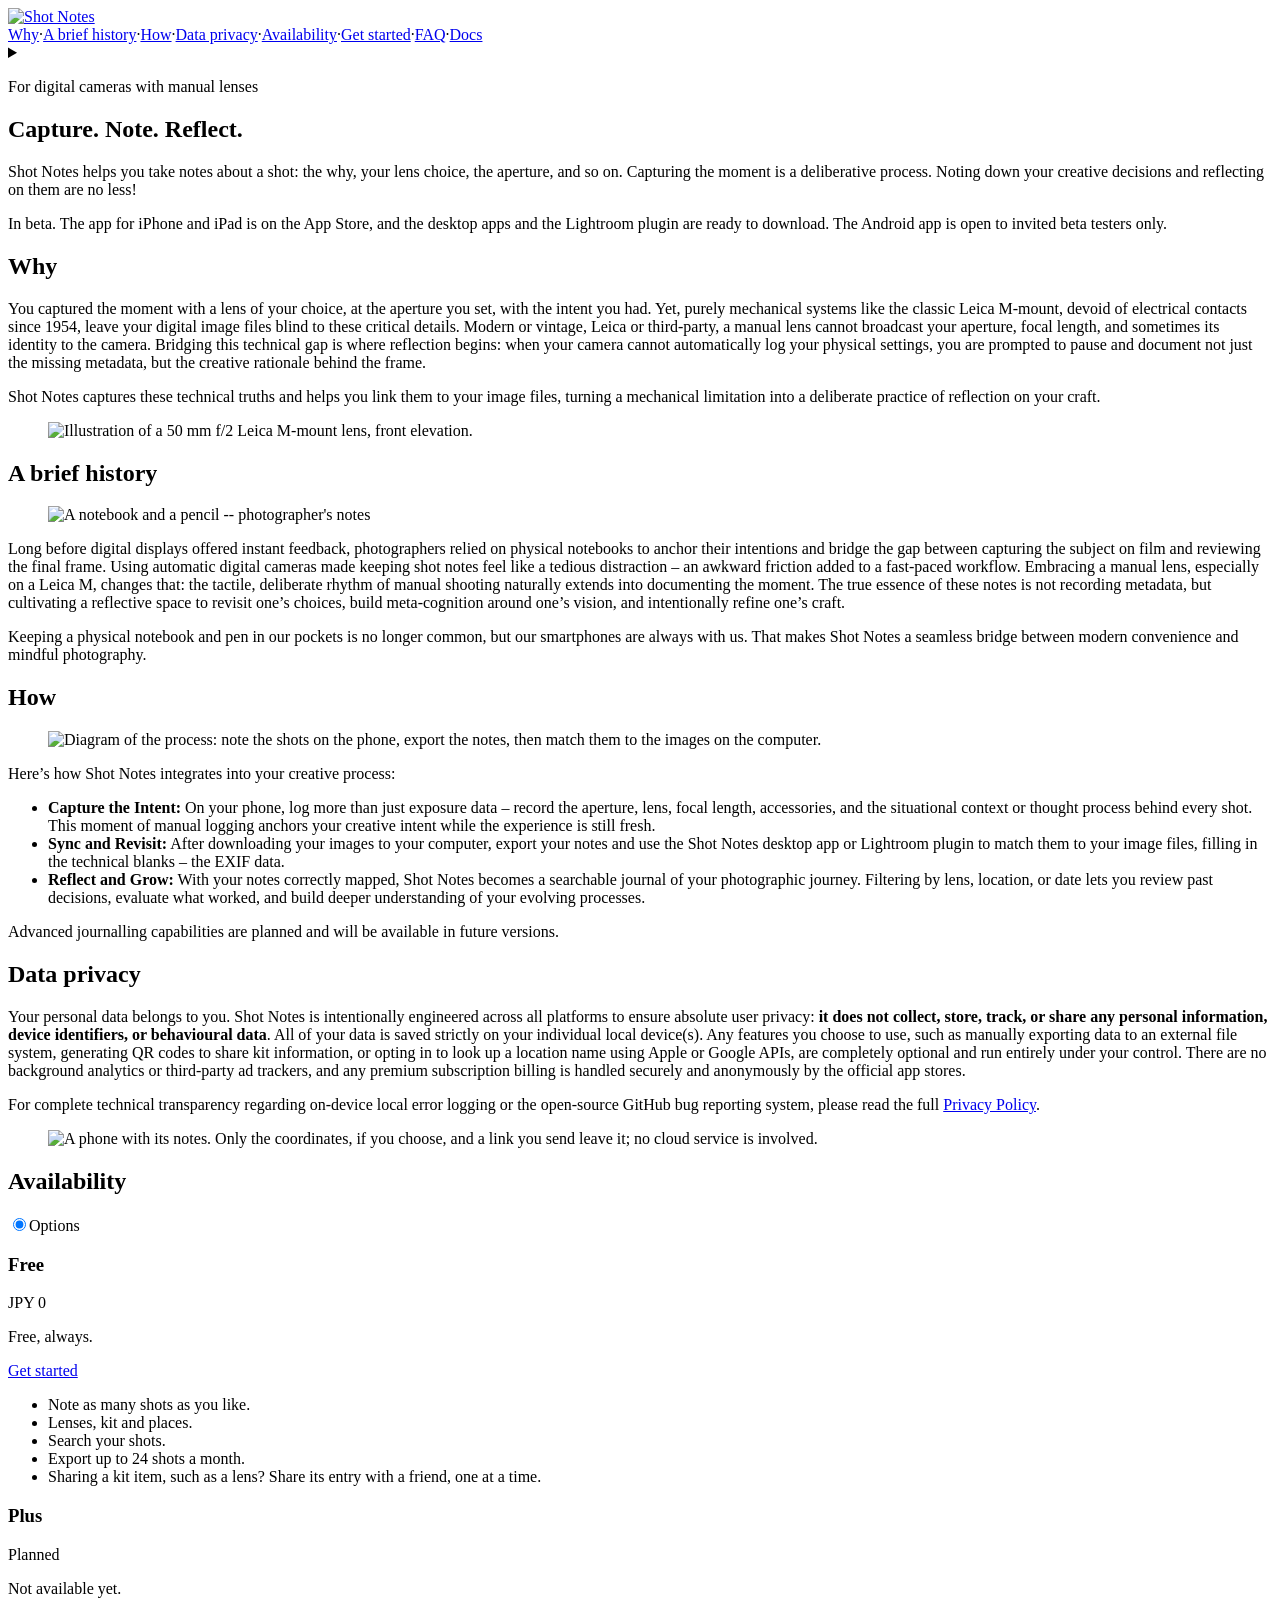
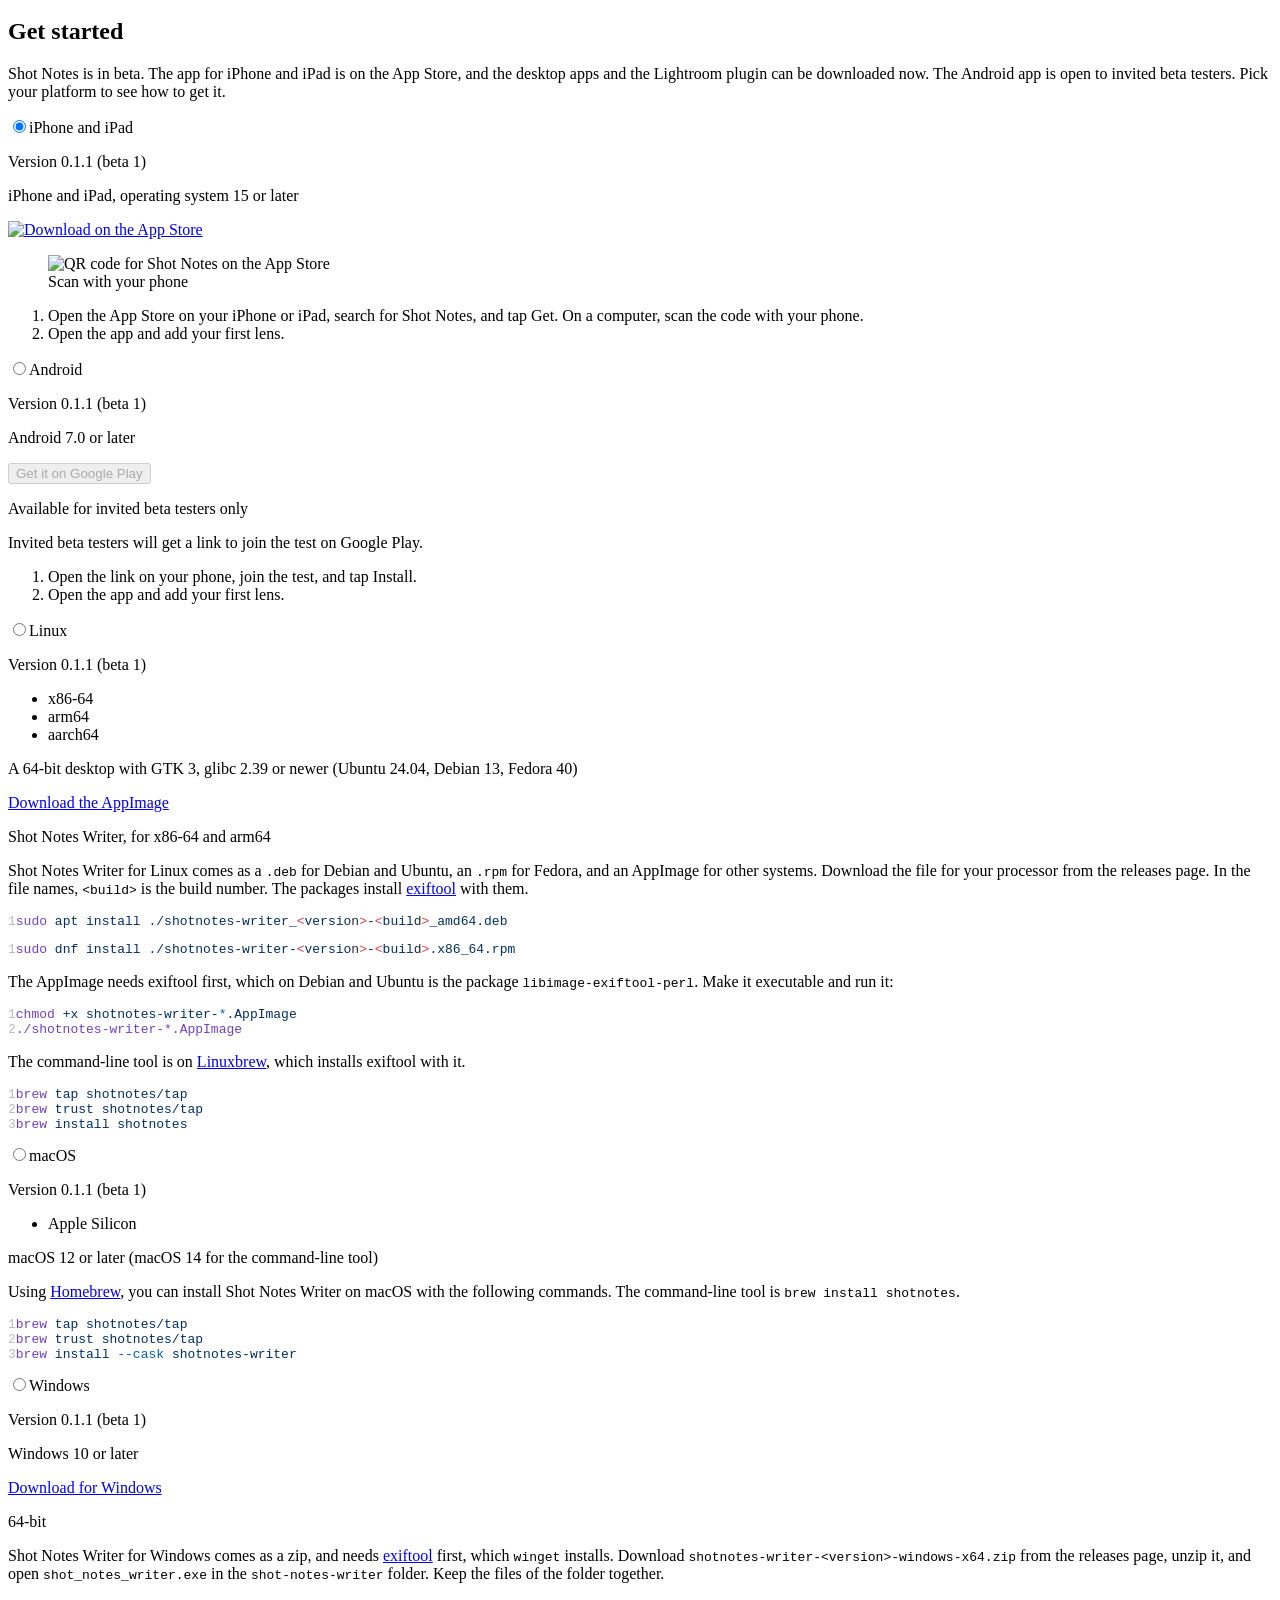
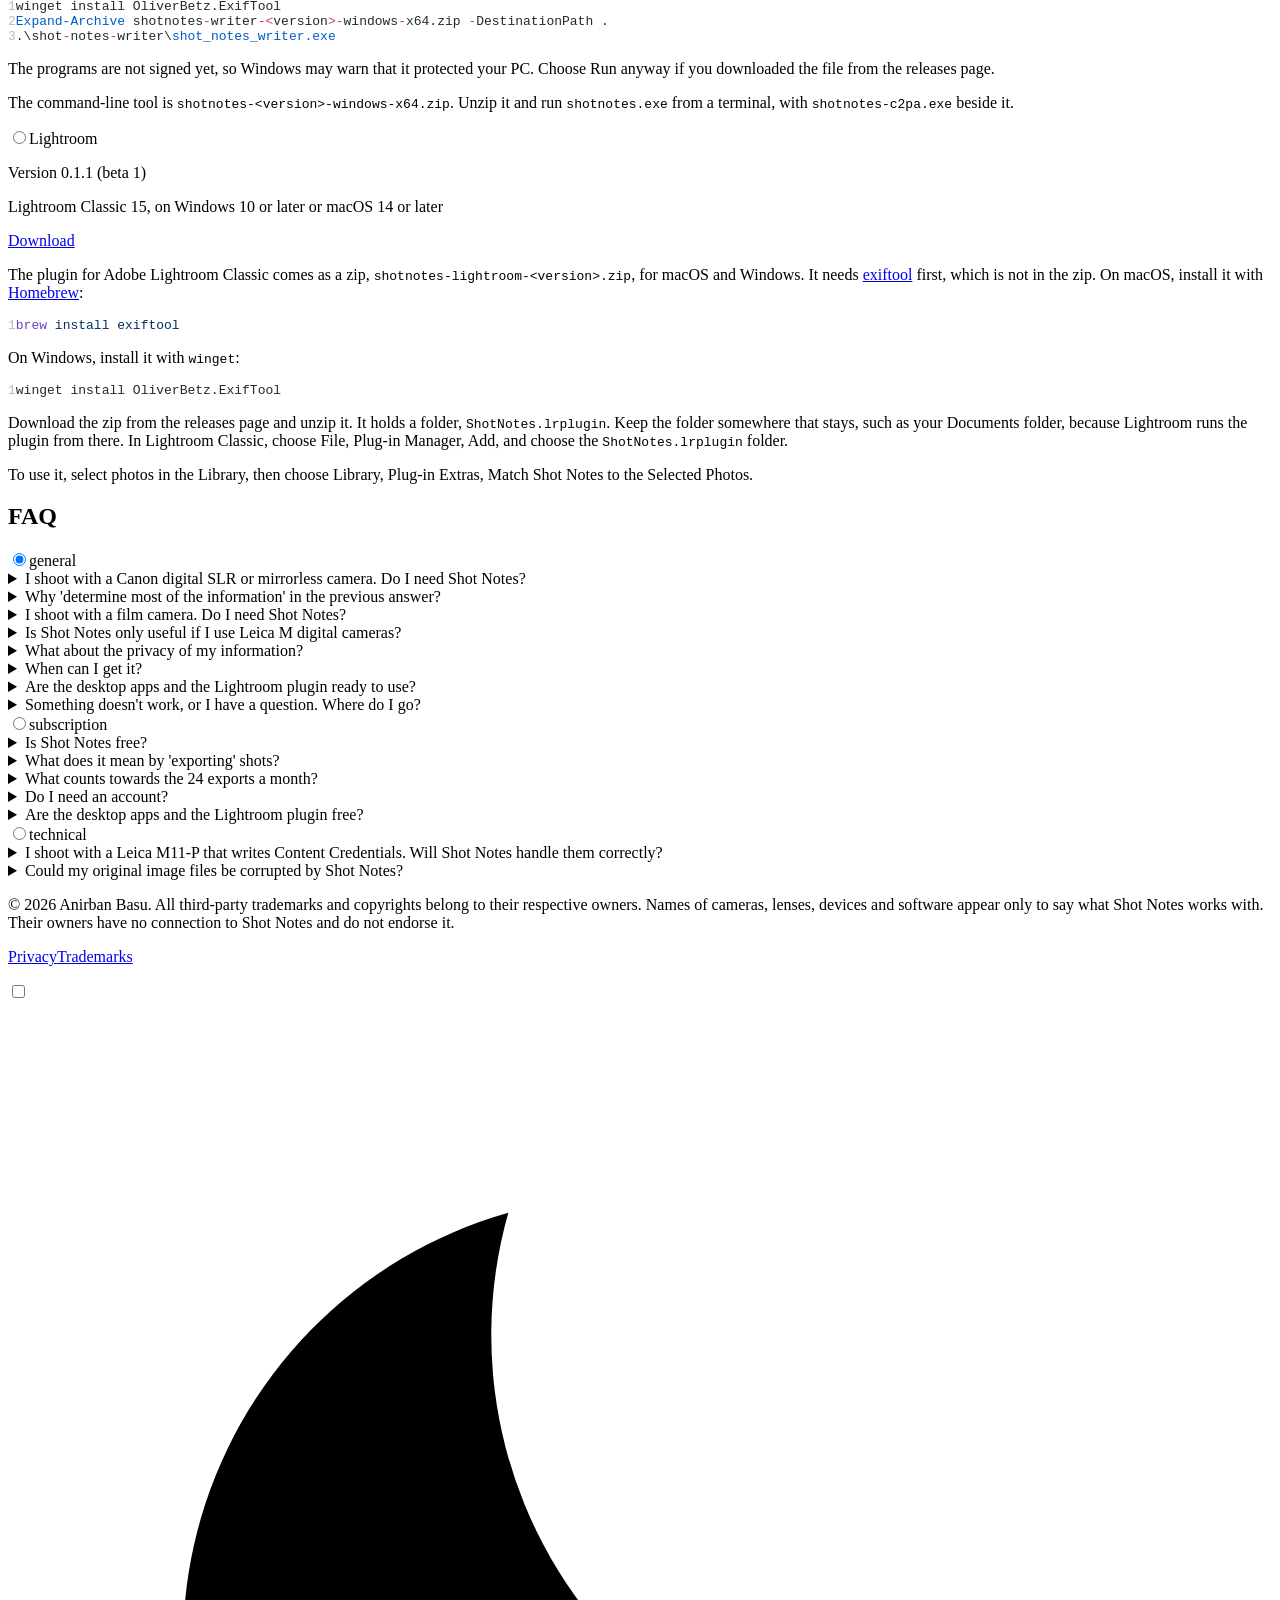
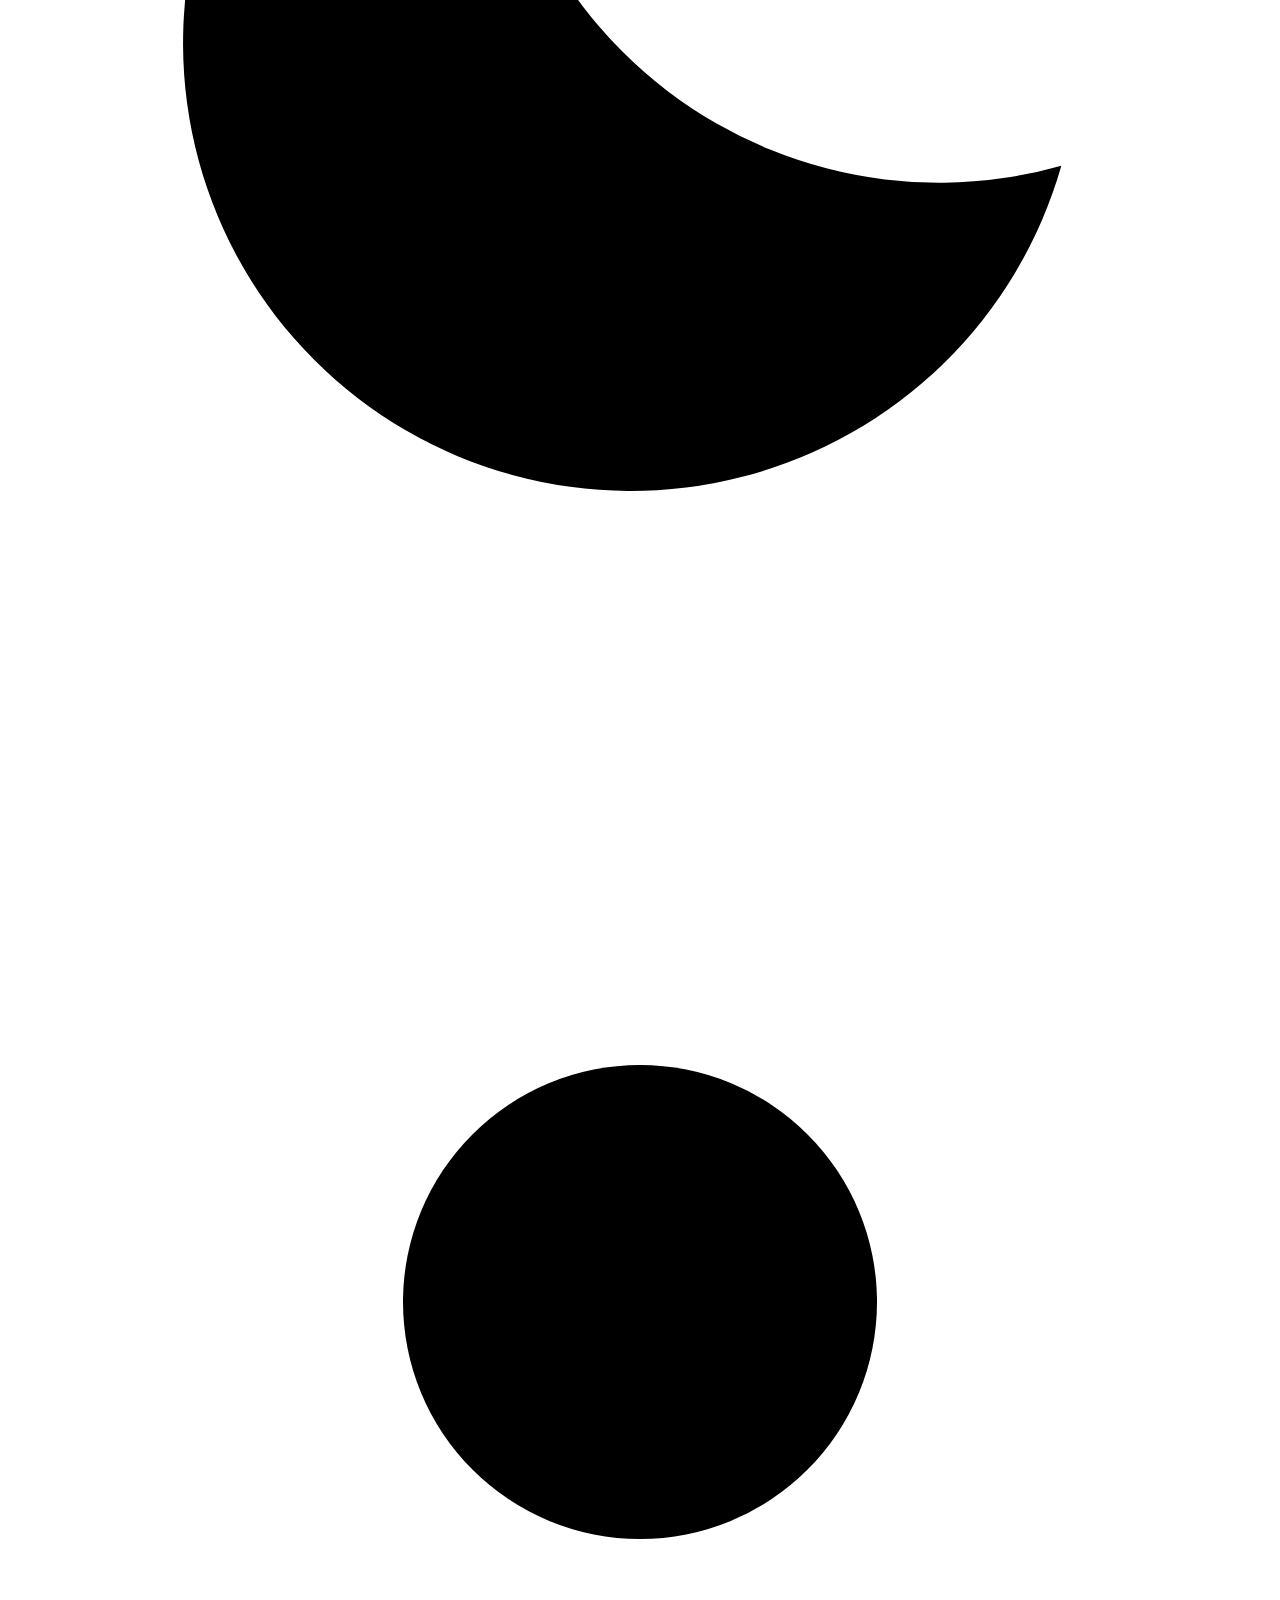
==== commit 490ee05c: "Update the website" ====
--- a/index.html
+++ b/index.html
@@ -1,4 +1,4 @@
-<!doctype html><html lang=en><head><meta charset=utf-8><meta content="width=device-width,initial-scale=1" name=viewport><title>Shot Notes</title><meta content="A quiet log for every frame you capture, kept on your own devices." name=description><link href=https://www.shotnotes.app/favicon.svg rel=icon type=image/svg+xml><link href=https://www.shotnotes.app/favicon.png rel=icon sizes=180x180 type=image/png><link href=https://www.shotnotes.app/favicon.png rel=apple-touch-icon><link href=https://www.shotnotes.app/quiet-landing.css rel=stylesheet><style>:root{--accent:#d80611;--background:#f1f0ec;--divider:#d9d8d2;--ink:#1a1a1a;--muted:#6b6b68;--mono:"DejaVu Sans Mono", "Courier New", monospace;--sans:"DejaVu Sans", Verdana, sans-serif}@media (prefers-color-scheme:dark){:root{--accent:#ff3d47;--background:#1a1a1a;--divider:#3a3935;--ink:#f1f0ec;--muted:#a09f9a}:root:has(#scheme-switch:checked){--accent:#d80611;--background:#f1f0ec;--divider:#d9d8d2;--ink:#1a1a1a;--muted:#6b6b68}}@media (prefers-color-scheme:light){:root:has(#scheme-switch:checked){--accent:#ff3d47;--background:#1a1a1a;--divider:#3a3935;--ink:#f1f0ec;--muted:#a09f9a}}</style><body><header class="grid bar"><div class=row><a class=name href=https://www.shotnotes.app/><img alt="Shot Notes" class=logo src=https://www.shotnotes.app/images/logo.svg></a><nav aria-label=Sections class=inline><a href=https://www.shotnotes.app/#why>Why</a><span aria-hidden=true class=dot>·</span><a href=https://www.shotnotes.app/#history>A brief history</a><span aria-hidden=true class=dot>·</span><a href=https://www.shotnotes.app/#how>How</a><span aria-hidden=true class=dot>·</span><a href=https://www.shotnotes.app/#privacy>Data privacy</a><span aria-hidden=true class=dot>·</span><a href=https://www.shotnotes.app/#availability>Availability</a><span aria-hidden=true class=dot>·</span><a href=https://www.shotnotes.app/#get-started>Get started</a><span aria-hidden=true class=dot>·</span><a href=https://www.shotnotes.app/#faq>FAQ</a><span aria-hidden=true class=dot>·</span><a href=https://www.shotnotes.app/support/>Docs</a></nav><details class=menu><summary aria-label=Menu><span></span><span></span><span></span></summary> <nav aria-label=Sections><a href=https://www.shotnotes.app/#why>Why</a><a href=https://www.shotnotes.app/#history>A brief history</a><a href=https://www.shotnotes.app/#how>How</a><a href=https://www.shotnotes.app/#privacy>Data privacy</a><a href=https://www.shotnotes.app/#availability>Availability</a><a href=https://www.shotnotes.app/#get-started>Get started</a><a href=https://www.shotnotes.app/#faq>FAQ</a><a href=https://www.shotnotes.app/support/>Docs</a></nav></details></div></header><main><section class="grid hero"><div class=text><p class=eyebrow>For digital cameras with manual lenses<h1 class=headline>Capture. Note. Reflect.</h1><p class=lead>Shot Notes helps you take notes about a shot: the why, your lens choice, the aperture, and so on. Capturing the moment is a deliberative process. Noting down your creative decisions and reflecting on them are no less!<p class=status>In beta. The app for <span class=keep-case>iPhone</span> and <span class=keep-case>iPad</span> is on the <span class=keep-case>App Store</span>, and the desktop apps and the Lightroom plugin are ready to download. The <span class=keep-case>Android</span> app is open to invited beta testers only.</div></section><section class="grid section" id=why><h2>Why</h2><div class="columns columns-center"><div class=column style=--span:5><p>You captured the moment with a lens of your choice, at the aperture you set, with the intent you had. Yet, purely mechanical systems like the classic Leica M-mount, devoid of electrical contacts since 1954, leave your digital image files blind to these critical details. Modern or vintage, Leica or third-party, a manual lens cannot broadcast your aperture, focal length, and sometimes its identity to the camera. Bridging this technical gap is where reflection begins: when your camera cannot automatically log your physical settings, you are prompted to pause and document not just the missing metadata, but the creative rationale behind the frame.<p>Shot Notes captures these technical truths and helps you link them to your image files, turning a mechanical limitation into a deliberate practice of reflection on your craft.</div><div class=column style=--span:5><figure class="figure figure-adapt"><img alt="Illustration of a 50 mm f/2 Leica M-mount lens, front elevation." loading=lazy src=https://www.shotnotes.app/images/lens.svg style=width:100%></figure></div></div></section><section class="grid section" id=history><h2>A brief history</h2><div class="columns columns-center"><div class=column style=--span:5><figure class=figure><img alt="A notebook and a pencil -- photographer's notes" loading=lazy src=https://www.shotnotes.app/images/camera-note.svg style=width:100%></figure></div><div class=column style=--span:5><p>Long before digital displays offered instant feedback, photographers relied on physical notebooks to anchor their intentions and bridge the gap between capturing the subject on film and reviewing the final frame. Using automatic digital cameras made keeping shot notes feel like a tedious distraction – an awkward friction added to a fast-paced workflow. Embracing a manual lens, especially on a Leica M, changes that: the tactile, deliberate rhythm of manual shooting naturally extends into documenting the moment. The true essence of these notes is not recording metadata, but cultivating a reflective space to revisit one’s choices, build meta-cognition around one’s vision, and intentionally refine one’s craft.<p>Keeping a physical notebook and pen in our pockets is no longer common, but our smartphones are always with us. That makes Shot Notes a seamless bridge between modern convenience and mindful photography.</div></div></section><section class="grid section" id=how><h2>How</h2><div class="columns columns-center"><div class=column style=--span:5><figure class="figure figure-adapt"><img alt="Diagram of the process: note the shots on the phone, export the notes, then match them to the images on the computer." loading=lazy src=https://www.shotnotes.app/images/how.svg style=width:100%></figure></div><div class=column style=--span:5><p>Here’s how Shot Notes integrates into your creative process:<ul><li><strong>Capture the Intent:</strong> On your phone, log more than just exposure data – record the aperture, lens, focal length, accessories, and the situational context or thought process behind every shot. This moment of manual logging anchors your creative intent while the experience is still fresh.<li><strong>Sync and Revisit:</strong> After downloading your images to your computer, export your notes and use the Shot Notes desktop app or Lightroom plugin to match them to your image files, filling in the technical blanks – the EXIF data.<li><strong>Reflect and Grow:</strong> With your notes correctly mapped, Shot Notes becomes a searchable journal of your photographic journey. Filtering by lens, location, or date lets you review past decisions, evaluate what worked, and build deeper understanding of your evolving processes.</ul><p>Advanced journalling capabilities are planned and will be available in future versions.</div></div></section><section class="grid section" id=privacy><h2>Data privacy</h2><div class="columns columns-center"><div class=column style=--span:5><p>Your personal data belongs to you. Shot Notes is intentionally engineered across all platforms to ensure absolute user privacy: <strong>it does not collect, store, track, or share any personal information, device identifiers, or behavioural data</strong>. All of your data is saved strictly on your individual local device(s). Any features you choose to use, such as manually exporting data to an external file system, generating QR codes to share kit information, or opting in to look up a location name using Apple or Google APIs, are completely optional and run entirely under your control. There are no background analytics or third-party ad trackers, and any premium subscription billing is handled securely and anonymously by the official app stores.<p>For complete technical transparency regarding on-device local error logging or the open-source GitHub bug reporting system, please read the full <a href=https://www.shotnotes.app/privacy/>Privacy Policy</a>.</div><div class=column style=--span:5><figure class="figure figure-adapt"><img alt="A phone with its notes. Only the coordinates, if you choose, and a link you send leave it; no cloud service is involved." loading=lazy src=https://www.shotnotes.app/images/privacy.svg style=width:100%></figure></div></div></section><section class="grid section" id=availability><h2>Availability</h2><div class="columns columns-center"><div class=column style=--span:10><div class=pricing><div class=pricing-tab><input checked class=pricing-radio id=pricing-options name=pricing type=radio><label for=pricing-options>Options</label><div class=pricing-panel><section class=plan><h3>Free</h3><p class=price><span class=amount>JPY 0</span><p class=plan-note>Free, always.</p><a class=plan-button href=#get-started>Get started</a><div class=plan-body><ul><li>Note as many shots as you like.<li>Lenses, kit and places.<li>Search your shots.<li>Export up to 24 shots a month.<li>Sharing a kit item, such as a lens? Share its entry with a friend, one at a time.</ul></div></section><section class=plan><h3>Plus</h3><p class=price><span class=amount>Planned</span><p class=plan-note>Not available yet.<div class=plan-body></div></section></div></div></div></div></div></section><section class="grid section" id=get-started><h2>Get started</h2><div class="columns columns-center"><div class=column style=--span:10><p>Shot Notes is in beta. The app for iPhone and iPad is on the App Store, and the desktop apps and the Lightroom plugin can be downloaded now. The Android app is open to invited beta testers. Pick your platform to see how to get it.<div class=get-software><div class=platform><input checked class=platform-radio id=platform-iphone-and-ipad name=platform type=radio><label for=platform-iphone-and-ipad>iPhone and iPad</label><div class=platform-panel><div class=platform-head><p class=platform-meta>Version 0.1.1 (beta 1)</div><p class=platform-meta>iPhone and iPad, operating system 15 or later<div class=store><a class=store-badge href=https://apps.apple.com/app/id6828896402><img alt="Download on the App Store" height=48 src=https://www.shotnotes.app/images/app-store-badge.svg></a><img alt="QR code for Shot Notes on the App Store" class=store-qr height=96 src=https://www.shotnotes.app/images/app-store-qr.svg width=96></div><div class=platform-body><ol><li>Open the App Store on your iPhone or iPad, search for Shot Notes, and tap Get. On a computer, scan the code with your phone.<li>Open the app and add your first lens.</ol></div></div></div><div class=platform><input class=platform-radio id=platform-android name=platform type=radio><label for=platform-android>Android</label><div class=platform-panel><div class=platform-head><p class=platform-meta>Version 0.1.1 (beta 1)</div><p class=platform-meta>Android 7.0 or later</p><button class=plan-button disabled type=button>Get it on Google Play</button><p class=footnote>Available for invited beta testers only<div class=platform-body><p>Invited beta testers will get a link to join the test on Google Play.<ol><li>Open the link on your phone, join the test, and tap Install.<li>Open the app and add your first lens.</ol></div></div></div><div class=platform><input class=platform-radio id=platform-linux name=platform type=radio><label for=platform-linux>Linux</label><div class=platform-panel><div class=platform-head><p class=platform-meta>Version 0.1.1 (beta 1)<ul class=platform-arch><li>x86-64<li>arm64<li>aarch64</ul></div><p class=platform-meta>A 64-bit desktop with GTK 3, glibc 2.39 or newer (Ubuntu 24.04, Debian 13, Fedora 40)</p><a class=plan-button href=https://github.com/shotnotes/support/releases>Download the AppImage</a><p class=footnote>Shot Notes Writer, for x86-64 and arm64<div class=platform-body><p>Shot Notes Writer for Linux comes as a <code>.deb</code> for Debian and Ubuntu, an <code>.rpm</code> for Fedora, and an AppImage for other systems. Download the file for your processor from the releases page. In the file names, <code>&lt;build></code> is the build number. The packages install <a href=https://exiftool.org/install.html rel=external>exiftool</a> with them.<pre style="color-scheme:light dark;color:light-dark(#24292e,#e1e4e8);background-color:light-dark(#fff,#24292e)" class=giallo><code data-lang=shellscript><span class=giallo-l><span aria-hidden=true class=giallo-ln style=color:light-dark(#1b1f234d,#444d56)>1</span><span style=color:light-dark(#6f42c1,#b392f0)>sudo</span><span style=color:light-dark(#032f62,#9ecbff)> apt</span><span style=color:light-dark(#032f62,#9ecbff)> install</span><span style=color:light-dark(#032f62,#9ecbff)> ./shotnotes-writer_</span><span style=color:light-dark(#d73a49,#f97583)>&lt;</span><span style=color:light-dark(#032f62,#9ecbff)>versio</span><span>n</span><span style=color:light-dark(#d73a49,#f97583)>></span><span style=color:light-dark(#032f62,#9ecbff)>-</span><span style=color:light-dark(#d73a49,#f97583)>&lt;</span><span style=color:light-dark(#032f62,#9ecbff)>buil</span><span>d</span><span style=color:light-dark(#d73a49,#f97583)>></span><span style=color:light-dark(#032f62,#9ecbff)>_amd64.deb</span></span></code></pre><pre style="color-scheme:light dark;color:light-dark(#24292e,#e1e4e8);background-color:light-dark(#fff,#24292e)" class=giallo><code data-lang=shellscript><span class=giallo-l><span aria-hidden=true class=giallo-ln style=color:light-dark(#1b1f234d,#444d56)>1</span><span style=color:light-dark(#6f42c1,#b392f0)>sudo</span><span style=color:light-dark(#032f62,#9ecbff)> dnf</span><span style=color:light-dark(#032f62,#9ecbff)> install</span><span style=color:light-dark(#032f62,#9ecbff)> ./shotnotes-writer-</span><span style=color:light-dark(#d73a49,#f97583)>&lt;</span><span style=color:light-dark(#032f62,#9ecbff)>versio</span><span>n</span><span style=color:light-dark(#d73a49,#f97583)>></span><span style=color:light-dark(#032f62,#9ecbff)>-</span><span style=color:light-dark(#d73a49,#f97583)>&lt;</span><span style=color:light-dark(#032f62,#9ecbff)>buil</span><span>d</span><span style=color:light-dark(#d73a49,#f97583)>></span><span style=color:light-dark(#032f62,#9ecbff)>.x86_64.rpm</span></span></code></pre><p>The AppImage needs exiftool first, which on Debian and Ubuntu is the package <code>libimage-exiftool-perl</code>. Make it executable and run it:<pre style="color-scheme:light dark;color:light-dark(#24292e,#e1e4e8);background-color:light-dark(#fff,#24292e)" class=giallo><code data-lang=shellscript><span class=giallo-l><span aria-hidden=true class=giallo-ln style=color:light-dark(#1b1f234d,#444d56)>1</span><span style=color:light-dark(#6f42c1,#b392f0)>chmod</span><span style=color:light-dark(#032f62,#9ecbff)> +x</span><span style=color:light-dark(#032f62,#9ecbff)> shotnotes-writer-</span><span style=color:light-dark(#005cc5,#79b8ff)>*</span><span style=color:light-dark(#032f62,#9ecbff)>.AppImage</span></span>
+<!doctype html><html lang=en><head><meta charset=utf-8><meta content="width=device-width,initial-scale=1" name=viewport><title>Shot Notes</title><meta content="A quiet log for every frame you capture, kept on your own devices." name=description><link href=https://www.shotnotes.app/favicon.svg rel=icon type=image/svg+xml><link href=https://www.shotnotes.app/favicon.png rel=icon sizes=180x180 type=image/png><link href=https://www.shotnotes.app/favicon.png rel=apple-touch-icon><link href="https://www.shotnotes.app/quiet-landing.css?h=6cf44c8c88db" rel=stylesheet><style>:root{--accent:#d80611;--background:#f1f0ec;--divider:#d9d8d2;--ink:#1a1a1a;--muted:#6b6b68;--mono:"DejaVu Sans Mono", "Courier New", monospace;--sans:"DejaVu Sans", Verdana, sans-serif}@media (prefers-color-scheme:dark){:root{--accent:#ff3d47;--background:#1a1a1a;--divider:#3a3935;--ink:#f1f0ec;--muted:#a09f9a}:root:has(#scheme-switch:checked){--accent:#d80611;--background:#f1f0ec;--divider:#d9d8d2;--ink:#1a1a1a;--muted:#6b6b68}}@media (prefers-color-scheme:light){:root:has(#scheme-switch:checked){--accent:#ff3d47;--background:#1a1a1a;--divider:#3a3935;--ink:#f1f0ec;--muted:#a09f9a}}</style><body><header class="grid bar"><div class=row><a class=name href=https://www.shotnotes.app/><img alt="Shot Notes" class=logo src=https://www.shotnotes.app/images/logo.svg></a><nav aria-label=Sections class=inline><a href=https://www.shotnotes.app/#why>Why</a><span aria-hidden=true class=dot>·</span><a href=https://www.shotnotes.app/#history>A brief history</a><span aria-hidden=true class=dot>·</span><a href=https://www.shotnotes.app/#how>How</a><span aria-hidden=true class=dot>·</span><a href=https://www.shotnotes.app/#privacy>Data privacy</a><span aria-hidden=true class=dot>·</span><a href=https://www.shotnotes.app/#availability>Availability</a><span aria-hidden=true class=dot>·</span><a href=https://www.shotnotes.app/#get-started>Get started</a><span aria-hidden=true class=dot>·</span><a href=https://www.shotnotes.app/#faq>FAQ</a><span aria-hidden=true class=dot>·</span><a href=https://www.shotnotes.app/support/>Docs</a></nav><details class=menu><summary aria-label=Menu><span></span><span></span><span></span></summary> <nav aria-label=Sections><a href=https://www.shotnotes.app/#why>Why</a><a href=https://www.shotnotes.app/#history>A brief history</a><a href=https://www.shotnotes.app/#how>How</a><a href=https://www.shotnotes.app/#privacy>Data privacy</a><a href=https://www.shotnotes.app/#availability>Availability</a><a href=https://www.shotnotes.app/#get-started>Get started</a><a href=https://www.shotnotes.app/#faq>FAQ</a><a href=https://www.shotnotes.app/support/>Docs</a></nav></details></div></header><main><section class="grid hero"><div class=text><p class=eyebrow>For digital cameras with manual lenses<h1 class=headline>Capture. Note. Reflect.</h1><p class=lead>Shot Notes helps you take notes about a shot: the why, your lens choice, the aperture, and so on. Capturing the moment is a deliberative process. Noting down your creative decisions and reflecting on them are no less!<p class=status>In beta. The app for <span class=keep-case>iPhone</span> and <span class=keep-case>iPad</span> is on the <span class=keep-case>App Store</span>, and the desktop apps and the Lightroom plugin are ready to download. The <span class=keep-case>Android</span> app is open to invited beta testers only.</div></section><section class="grid section" id=why><h2>Why</h2><div class="columns columns-center"><div class=column style=--span:5><p>You captured the moment with a lens of your choice, at the aperture you set, with the intent you had. Yet, purely mechanical systems like the classic Leica M-mount, devoid of electrical contacts since 1954, leave your digital image files blind to these critical details. Modern or vintage, Leica or third-party, a manual lens cannot broadcast your aperture, focal length, and sometimes its identity to the camera. Bridging this technical gap is where reflection begins: when your camera cannot automatically log your physical settings, you are prompted to pause and document not just the missing metadata, but the creative rationale behind the frame.<p>Shot Notes captures these technical truths and helps you link them to your image files, turning a mechanical limitation into a deliberate practice of reflection on your craft.</div><div class=column style=--span:5><figure class="figure figure-adapt"><img alt="Illustration of a 50 mm f/2 Leica M-mount lens, front elevation." loading=lazy src=https://www.shotnotes.app/images/lens.svg style=width:100%></figure></div></div></section><section class="grid section" id=history><h2>A brief history</h2><div class="columns columns-center"><div class=column style=--span:5><figure class=figure><img alt="A notebook and a pencil -- photographer's notes" loading=lazy src=https://www.shotnotes.app/images/camera-note.svg style=width:100%></figure></div><div class=column style=--span:5><p>Long before digital displays offered instant feedback, photographers relied on physical notebooks to anchor their intentions and bridge the gap between capturing the subject on film and reviewing the final frame. Using automatic digital cameras made keeping shot notes feel like a tedious distraction – an awkward friction added to a fast-paced workflow. Embracing a manual lens, especially on a Leica M, changes that: the tactile, deliberate rhythm of manual shooting naturally extends into documenting the moment. The true essence of these notes is not recording metadata, but cultivating a reflective space to revisit one’s choices, build meta-cognition around one’s vision, and intentionally refine one’s craft.<p>Keeping a physical notebook and pen in our pockets is no longer common, but our smartphones are always with us. That makes Shot Notes a seamless bridge between modern convenience and mindful photography.</div></div></section><section class="grid section" id=how><h2>How</h2><div class="columns columns-center"><div class=column style=--span:5><figure class="figure figure-adapt"><img alt="Diagram of the process: note the shots on the phone, export the notes, then match them to the images on the computer." loading=lazy src=https://www.shotnotes.app/images/how.svg style=width:100%></figure></div><div class=column style=--span:5><p>Here’s how Shot Notes integrates into your creative process:<ul><li><strong>Capture the Intent:</strong> On your phone, log more than just exposure data – record the aperture, lens, focal length, accessories, and the situational context or thought process behind every shot. This moment of manual logging anchors your creative intent while the experience is still fresh.<li><strong>Sync and Revisit:</strong> After downloading your images to your computer, export your notes and use the Shot Notes desktop app or Lightroom plugin to match them to your image files, filling in the technical blanks – the EXIF data.<li><strong>Reflect and Grow:</strong> With your notes correctly mapped, Shot Notes becomes a searchable journal of your photographic journey. Filtering by lens, location, or date lets you review past decisions, evaluate what worked, and build deeper understanding of your evolving processes.</ul><p>Advanced journalling capabilities are planned and will be available in future versions.</div></div></section><section class="grid section" id=privacy><h2>Data privacy</h2><div class="columns columns-center"><div class=column style=--span:5><p>Your personal data belongs to you. Shot Notes is intentionally engineered across all platforms to ensure absolute user privacy: <strong>it does not collect, store, track, or share any personal information, device identifiers, or behavioural data</strong>. All of your data is saved strictly on your individual local device(s). Any features you choose to use, such as manually exporting data to an external file system, generating QR codes to share kit information, or opting in to look up a location name using Apple or Google APIs, are completely optional and run entirely under your control. There are no background analytics or third-party ad trackers, and any premium subscription billing is handled securely and anonymously by the official app stores.<p>For complete technical transparency regarding on-device local error logging or the open-source GitHub bug reporting system, please read the full <a href=https://www.shotnotes.app/privacy/>Privacy Policy</a>.</div><div class=column style=--span:5><figure class="figure figure-adapt"><img alt="A phone with its notes. Only the coordinates, if you choose, and a link you send leave it; no cloud service is involved." loading=lazy src=https://www.shotnotes.app/images/privacy.svg style=width:100%></figure></div></div></section><section class="grid section" id=availability><h2>Availability</h2><div class="columns columns-center"><div class=column style=--span:10><div class=pricing><div class=pricing-tab><input checked class=pricing-radio id=pricing-options name=pricing type=radio><label for=pricing-options>Options</label><div class=pricing-panel><section class=plan><h3>Free</h3><p class=price><span class=amount>JPY 0</span><p class=plan-note>Free, always.</p><a class=plan-button href=#get-started>Get started</a><div class=plan-body><ul><li>Note as many shots as you like.<li>Lenses, kit and places.<li>Search your shots.<li>Export up to 24 shots a month.<li>Sharing a kit item, such as a lens? Share its entry with a friend, one at a time.</ul></div></section><section class=plan><h3>Plus</h3><p class=price><span class=amount>Planned</span><p class=plan-note>Not available yet.<div class=plan-body></div></section></div></div></div></div></div></section><section class="grid section" id=get-started><h2>Get started</h2><div class="columns columns-center"><div class=column style=--span:10><p>Shot Notes is in beta. The app for iPhone and iPad is on the App Store, and the desktop apps and the Lightroom plugin can be downloaded now. The Android app is open to invited beta testers. Pick your platform to see how to get it.<div class=get-software><div class=platform><input checked class=platform-radio id=platform-iphone-and-ipad name=platform type=radio><label for=platform-iphone-and-ipad>iPhone and iPad</label><div class=platform-panel><div class=platform-head><p class=platform-meta>Version 0.1.1 (beta 1)</div><p class=platform-meta>iPhone and iPad, operating system 15 or later<div class=store><a class=store-badge href=https://apps.apple.com/app/id6828896402><img alt="Download on the App Store" height=48 src=https://www.shotnotes.app/images/app-store-badge.svg></a><figure class=store-code><img alt="QR code for Shot Notes on the App Store" class=store-qr height=96 src=https://www.shotnotes.app/images/app-store-qr.svg width=96><figcaption>Scan with your phone</figcaption></figure></div><div class=platform-body><ol><li>Open the App Store on your iPhone or iPad, search for Shot Notes, and tap Get. On a computer, scan the code with your phone.<li>Open the app and add your first lens.</ol></div></div></div><div class=platform><input class=platform-radio id=platform-android name=platform type=radio><label for=platform-android>Android</label><div class=platform-panel><div class=platform-head><p class=platform-meta>Version 0.1.1 (beta 1)</div><p class=platform-meta>Android 7.0 or later</p><button class=plan-button disabled type=button>Get it on Google Play</button><p class=footnote>Available for invited beta testers only<div class=platform-body><p>Invited beta testers will get a link to join the test on Google Play.<ol><li>Open the link on your phone, join the test, and tap Install.<li>Open the app and add your first lens.</ol></div></div></div><div class=platform><input class=platform-radio id=platform-linux name=platform type=radio><label for=platform-linux>Linux</label><div class=platform-panel><div class=platform-head><p class=platform-meta>Version 0.1.1 (beta 1)<ul class=platform-arch><li>x86-64<li>arm64<li>aarch64</ul></div><p class=platform-meta>A 64-bit desktop with GTK 3, glibc 2.39 or newer (Ubuntu 24.04, Debian 13, Fedora 40)</p><a class=plan-button href=https://github.com/shotnotes/support/releases>Download the AppImage</a><p class=footnote>Shot Notes Writer, for x86-64 and arm64<div class=platform-body><p>Shot Notes Writer for Linux comes as a <code>.deb</code> for Debian and Ubuntu, an <code>.rpm</code> for Fedora, and an AppImage for other systems. Download the file for your processor from the releases page. In the file names, <code>&lt;build></code> is the build number. The packages install <a href=https://exiftool.org/install.html rel=external>exiftool</a> with them.<pre style="color-scheme:light dark;color:light-dark(#24292e,#e1e4e8);background-color:light-dark(#fff,#24292e)" class=giallo><code data-lang=shellscript><span class=giallo-l><span aria-hidden=true class=giallo-ln style=color:light-dark(#1b1f234d,#444d56)>1</span><span style=color:light-dark(#6f42c1,#b392f0)>sudo</span><span style=color:light-dark(#032f62,#9ecbff)> apt</span><span style=color:light-dark(#032f62,#9ecbff)> install</span><span style=color:light-dark(#032f62,#9ecbff)> ./shotnotes-writer_</span><span style=color:light-dark(#d73a49,#f97583)>&lt;</span><span style=color:light-dark(#032f62,#9ecbff)>versio</span><span>n</span><span style=color:light-dark(#d73a49,#f97583)>></span><span style=color:light-dark(#032f62,#9ecbff)>-</span><span style=color:light-dark(#d73a49,#f97583)>&lt;</span><span style=color:light-dark(#032f62,#9ecbff)>buil</span><span>d</span><span style=color:light-dark(#d73a49,#f97583)>></span><span style=color:light-dark(#032f62,#9ecbff)>_amd64.deb</span></span></code></pre><pre style="color-scheme:light dark;color:light-dark(#24292e,#e1e4e8);background-color:light-dark(#fff,#24292e)" class=giallo><code data-lang=shellscript><span class=giallo-l><span aria-hidden=true class=giallo-ln style=color:light-dark(#1b1f234d,#444d56)>1</span><span style=color:light-dark(#6f42c1,#b392f0)>sudo</span><span style=color:light-dark(#032f62,#9ecbff)> dnf</span><span style=color:light-dark(#032f62,#9ecbff)> install</span><span style=color:light-dark(#032f62,#9ecbff)> ./shotnotes-writer-</span><span style=color:light-dark(#d73a49,#f97583)>&lt;</span><span style=color:light-dark(#032f62,#9ecbff)>versio</span><span>n</span><span style=color:light-dark(#d73a49,#f97583)>></span><span style=color:light-dark(#032f62,#9ecbff)>-</span><span style=color:light-dark(#d73a49,#f97583)>&lt;</span><span style=color:light-dark(#032f62,#9ecbff)>buil</span><span>d</span><span style=color:light-dark(#d73a49,#f97583)>></span><span style=color:light-dark(#032f62,#9ecbff)>.x86_64.rpm</span></span></code></pre><p>The AppImage needs exiftool first, which on Debian and Ubuntu is the package <code>libimage-exiftool-perl</code>. Make it executable and run it:<pre style="color-scheme:light dark;color:light-dark(#24292e,#e1e4e8);background-color:light-dark(#fff,#24292e)" class=giallo><code data-lang=shellscript><span class=giallo-l><span aria-hidden=true class=giallo-ln style=color:light-dark(#1b1f234d,#444d56)>1</span><span style=color:light-dark(#6f42c1,#b392f0)>chmod</span><span style=color:light-dark(#032f62,#9ecbff)> +x</span><span style=color:light-dark(#032f62,#9ecbff)> shotnotes-writer-</span><span style=color:light-dark(#005cc5,#79b8ff)>*</span><span style=color:light-dark(#032f62,#9ecbff)>.AppImage</span></span>
 <span class=giallo-l><span aria-hidden=true class=giallo-ln style=color:light-dark(#1b1f234d,#444d56)>2</span><span style=color:light-dark(#6f42c1,#b392f0)>./shotnotes-writer-*.AppImage</span></span></code></pre><p>The command-line tool is on <a href=https://docs.brew.sh/Homebrew-on-Linux rel=external>Linuxbrew</a>, which installs exiftool with it.<pre style="color-scheme:light dark;color:light-dark(#24292e,#e1e4e8);background-color:light-dark(#fff,#24292e)" class=giallo><code data-lang=shellscript><span class=giallo-l><span aria-hidden=true class=giallo-ln style=color:light-dark(#1b1f234d,#444d56)>1</span><span style=color:light-dark(#6f42c1,#b392f0)>brew</span><span style=color:light-dark(#032f62,#9ecbff)> tap</span><span style=color:light-dark(#032f62,#9ecbff)> shotnotes/tap</span></span>
 <span class=giallo-l><span aria-hidden=true class=giallo-ln style=color:light-dark(#1b1f234d,#444d56)>2</span><span style=color:light-dark(#6f42c1,#b392f0)>brew</span><span style=color:light-dark(#032f62,#9ecbff)> trust</span><span style=color:light-dark(#032f62,#9ecbff)> shotnotes/tap</span></span>
 <span class=giallo-l><span aria-hidden=true class=giallo-ln style=color:light-dark(#1b1f234d,#444d56)>3</span><span style=color:light-dark(#6f42c1,#b392f0)>brew</span><span style=color:light-dark(#032f62,#9ecbff)> install</span><span style=color:light-dark(#032f62,#9ecbff)> shotnotes</span></span></code></pre></div></div></div><div class=platform><input class=platform-radio id=platform-macos name=platform type=radio><label for=platform-macos>macOS</label><div class=platform-panel><div class=platform-head><p class=platform-meta>Version 0.1.1 (beta 1)<ul class=platform-arch><li>Apple Silicon</ul></div><p class=platform-meta>macOS 12 or later (macOS 14 for the command-line tool)<div class=platform-body><p>Using <a href=https://brew.sh/ rel=external>Homebrew</a>, you can install Shot Notes Writer on macOS with the following commands. The command-line tool is <code>brew install shotnotes</code>.<pre style="color-scheme:light dark;color:light-dark(#24292e,#e1e4e8);background-color:light-dark(#fff,#24292e)" class=giallo><code data-lang=shellscript><span class=giallo-l><span aria-hidden=true class=giallo-ln style=color:light-dark(#1b1f234d,#444d56)>1</span><span style=color:light-dark(#6f42c1,#b392f0)>brew</span><span style=color:light-dark(#032f62,#9ecbff)> tap</span><span style=color:light-dark(#032f62,#9ecbff)> shotnotes/tap</span></span>
